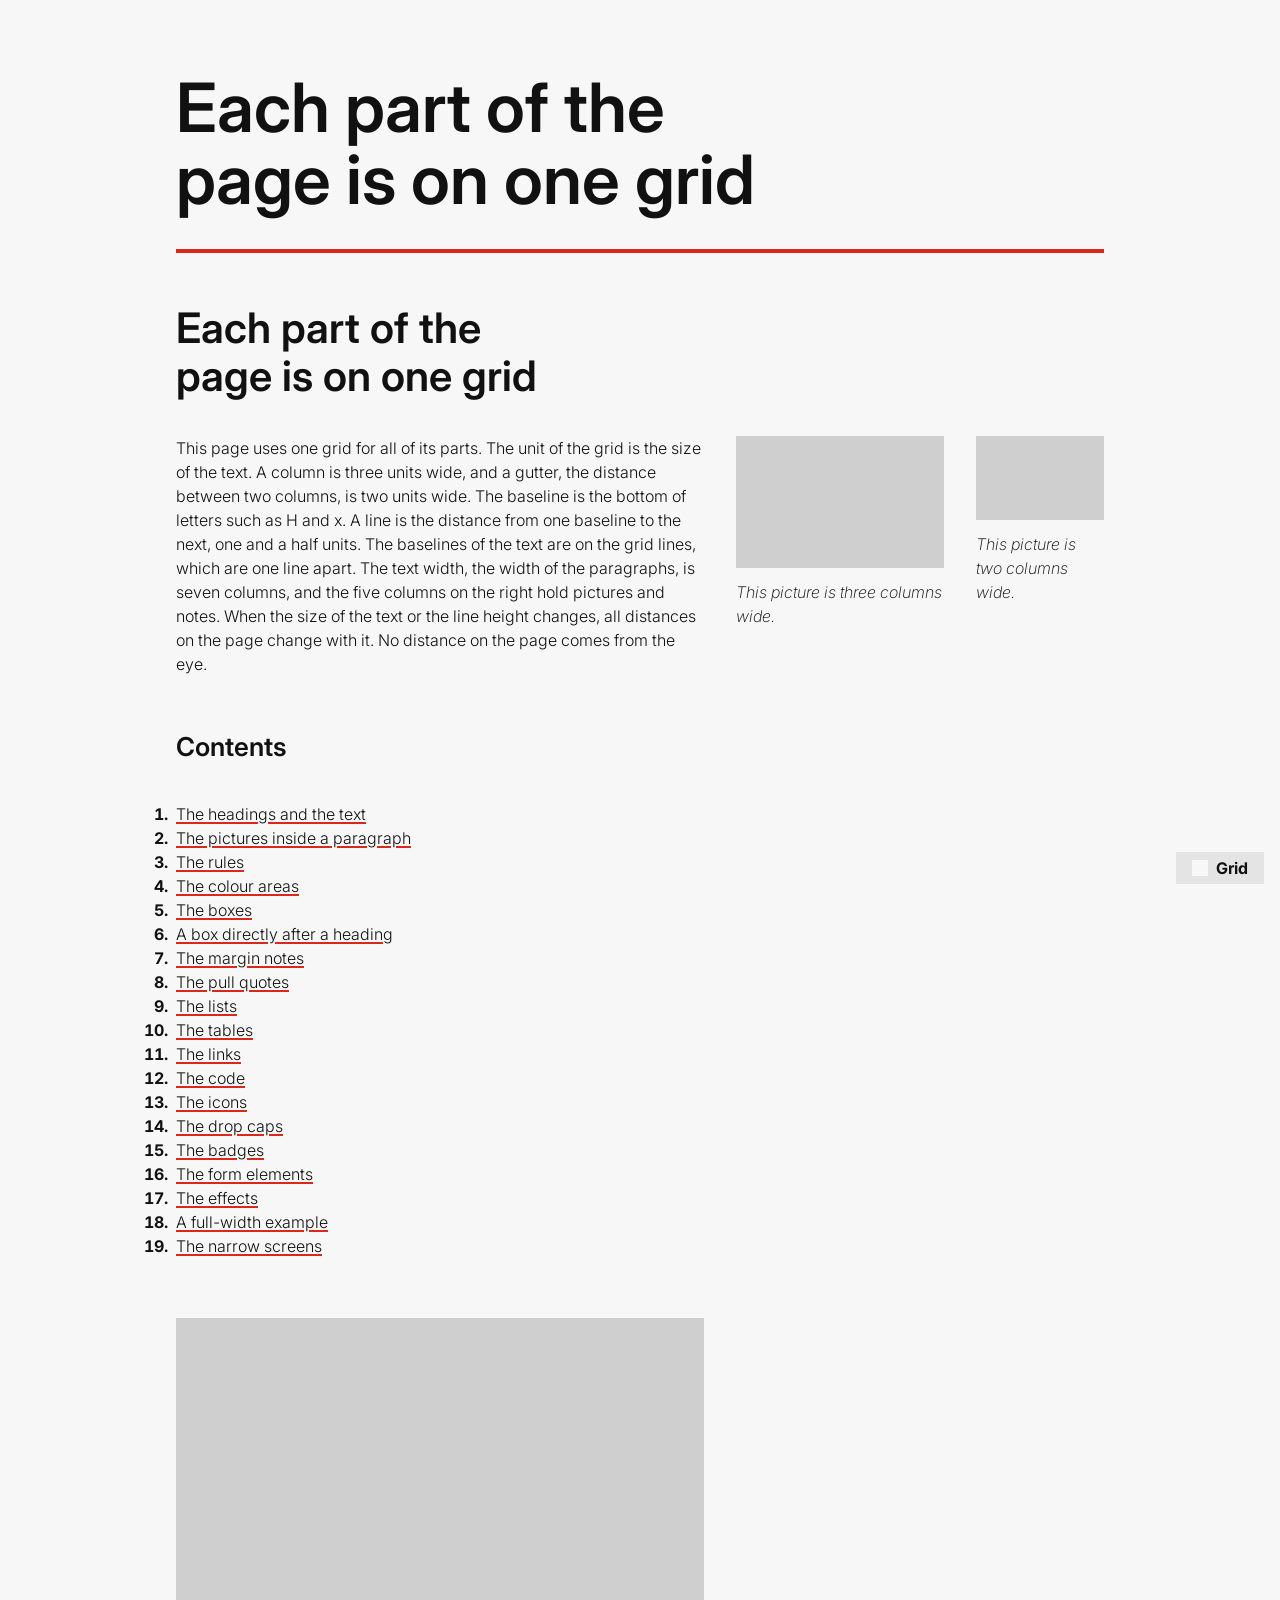
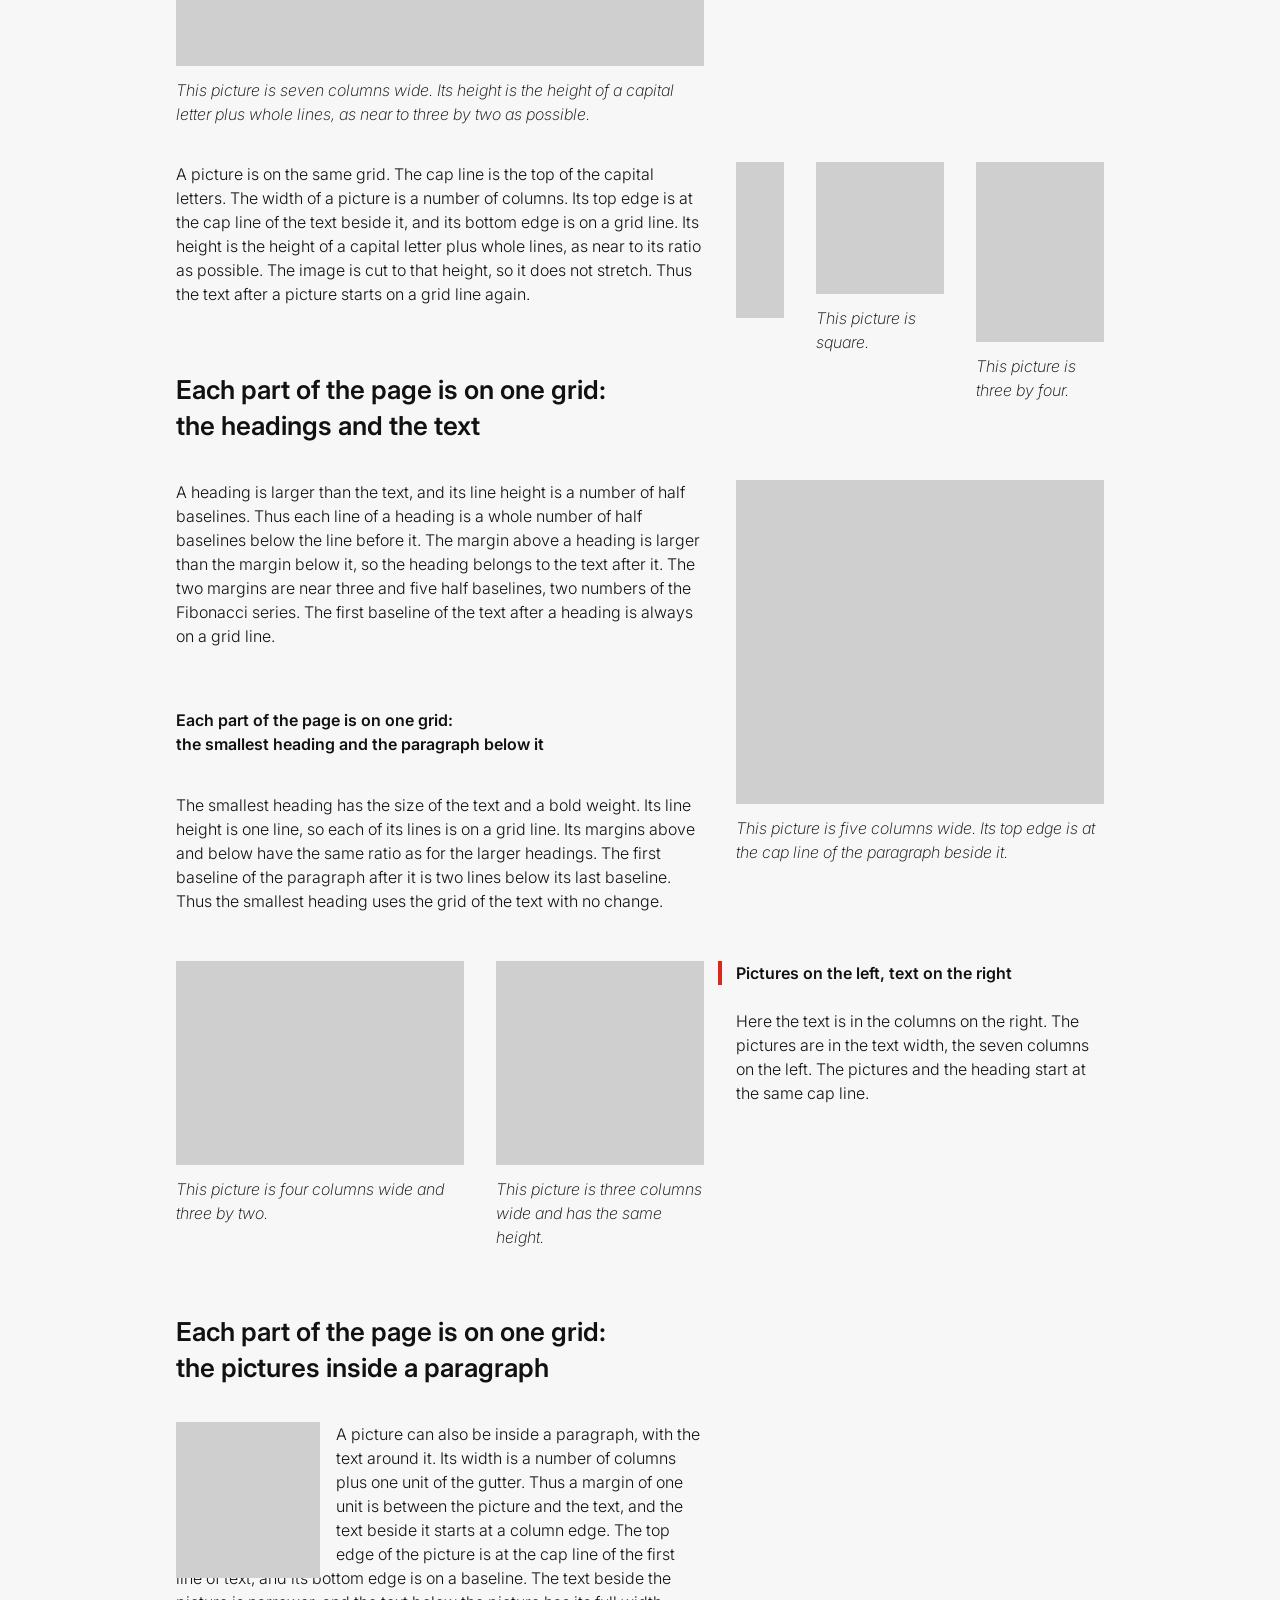
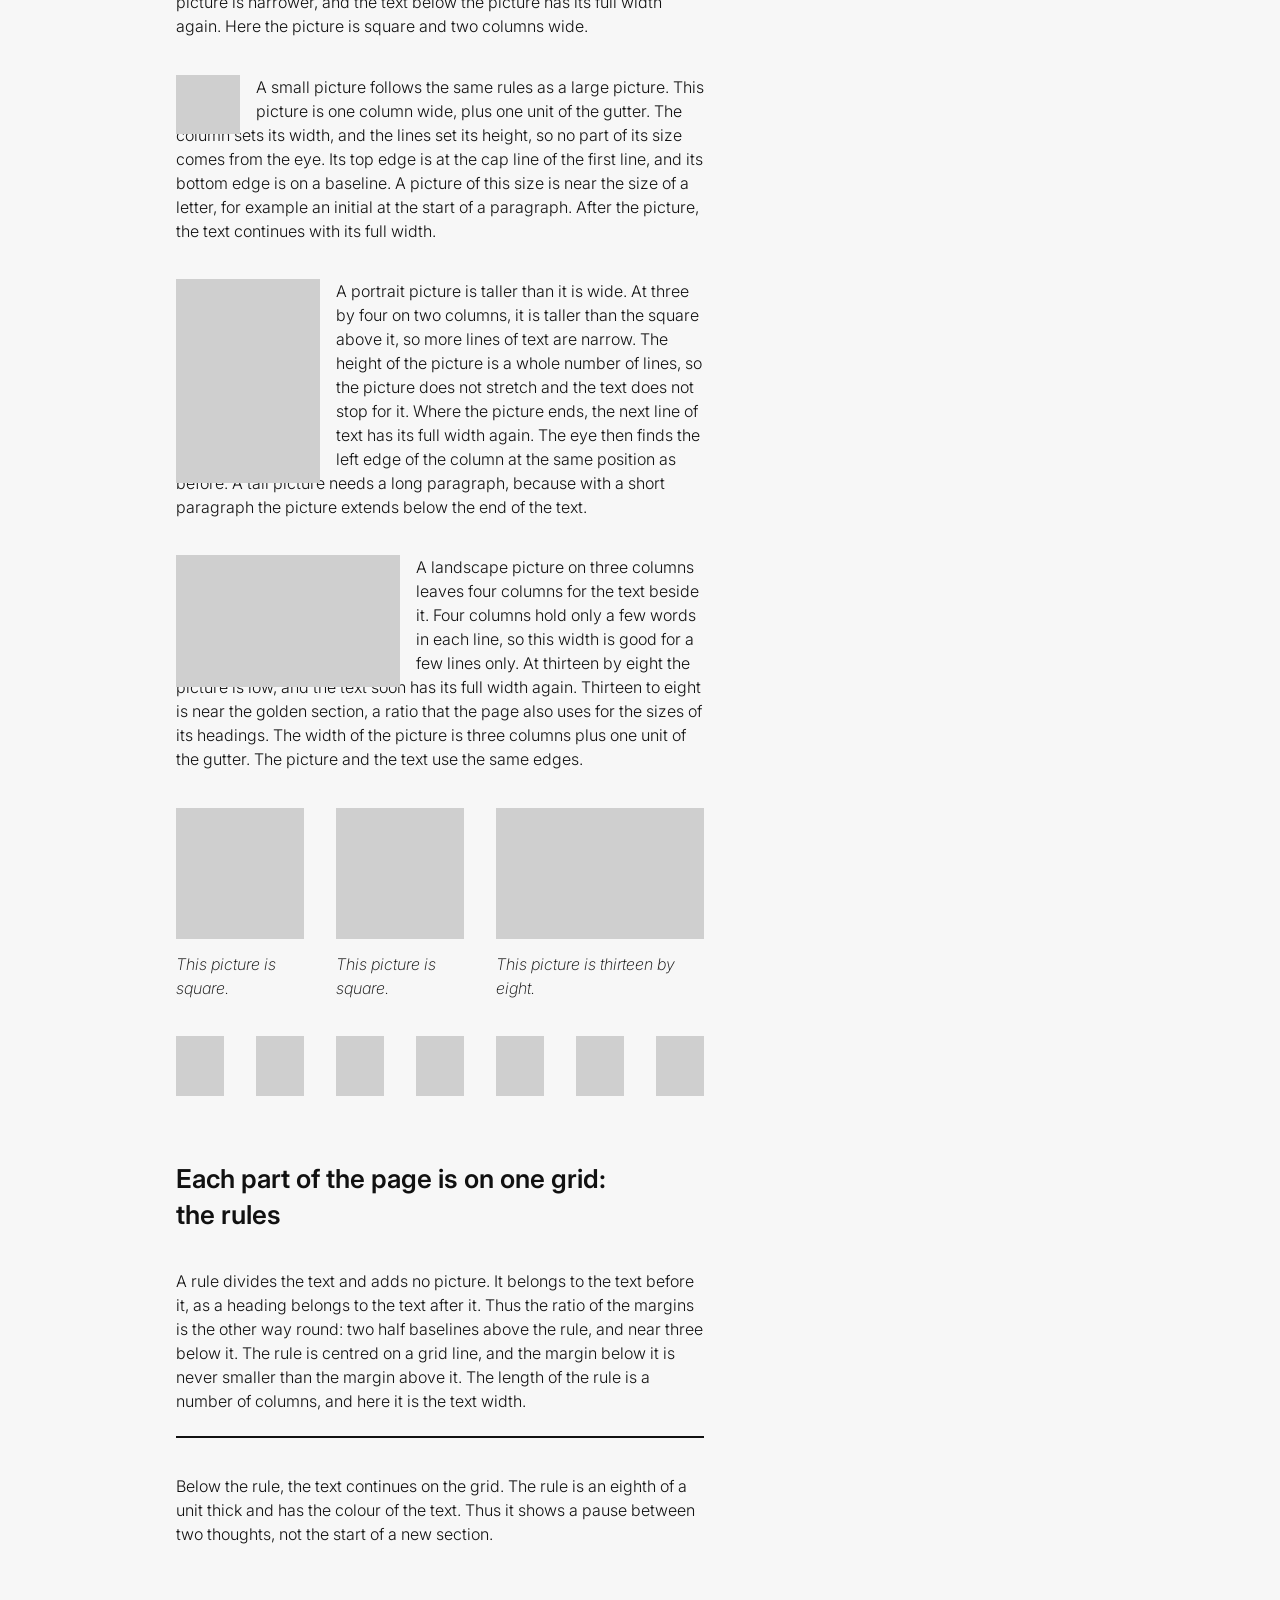
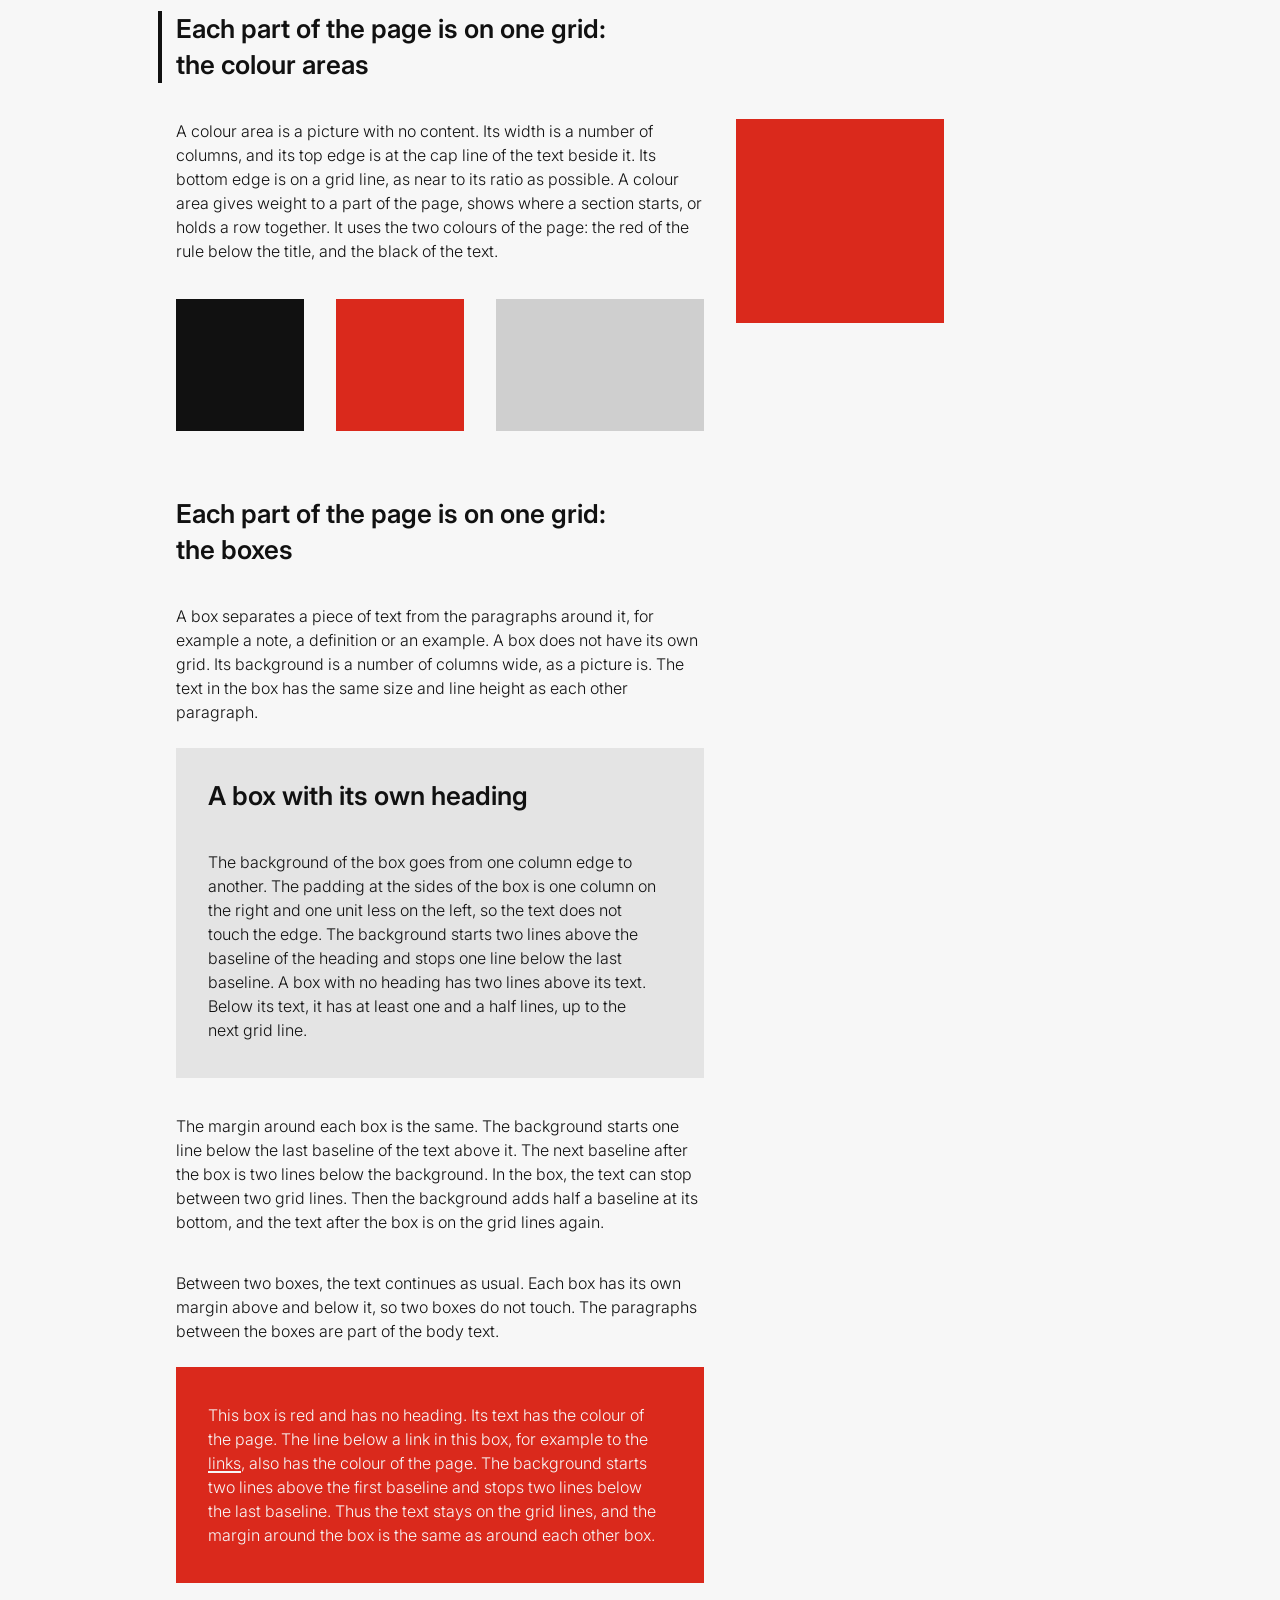
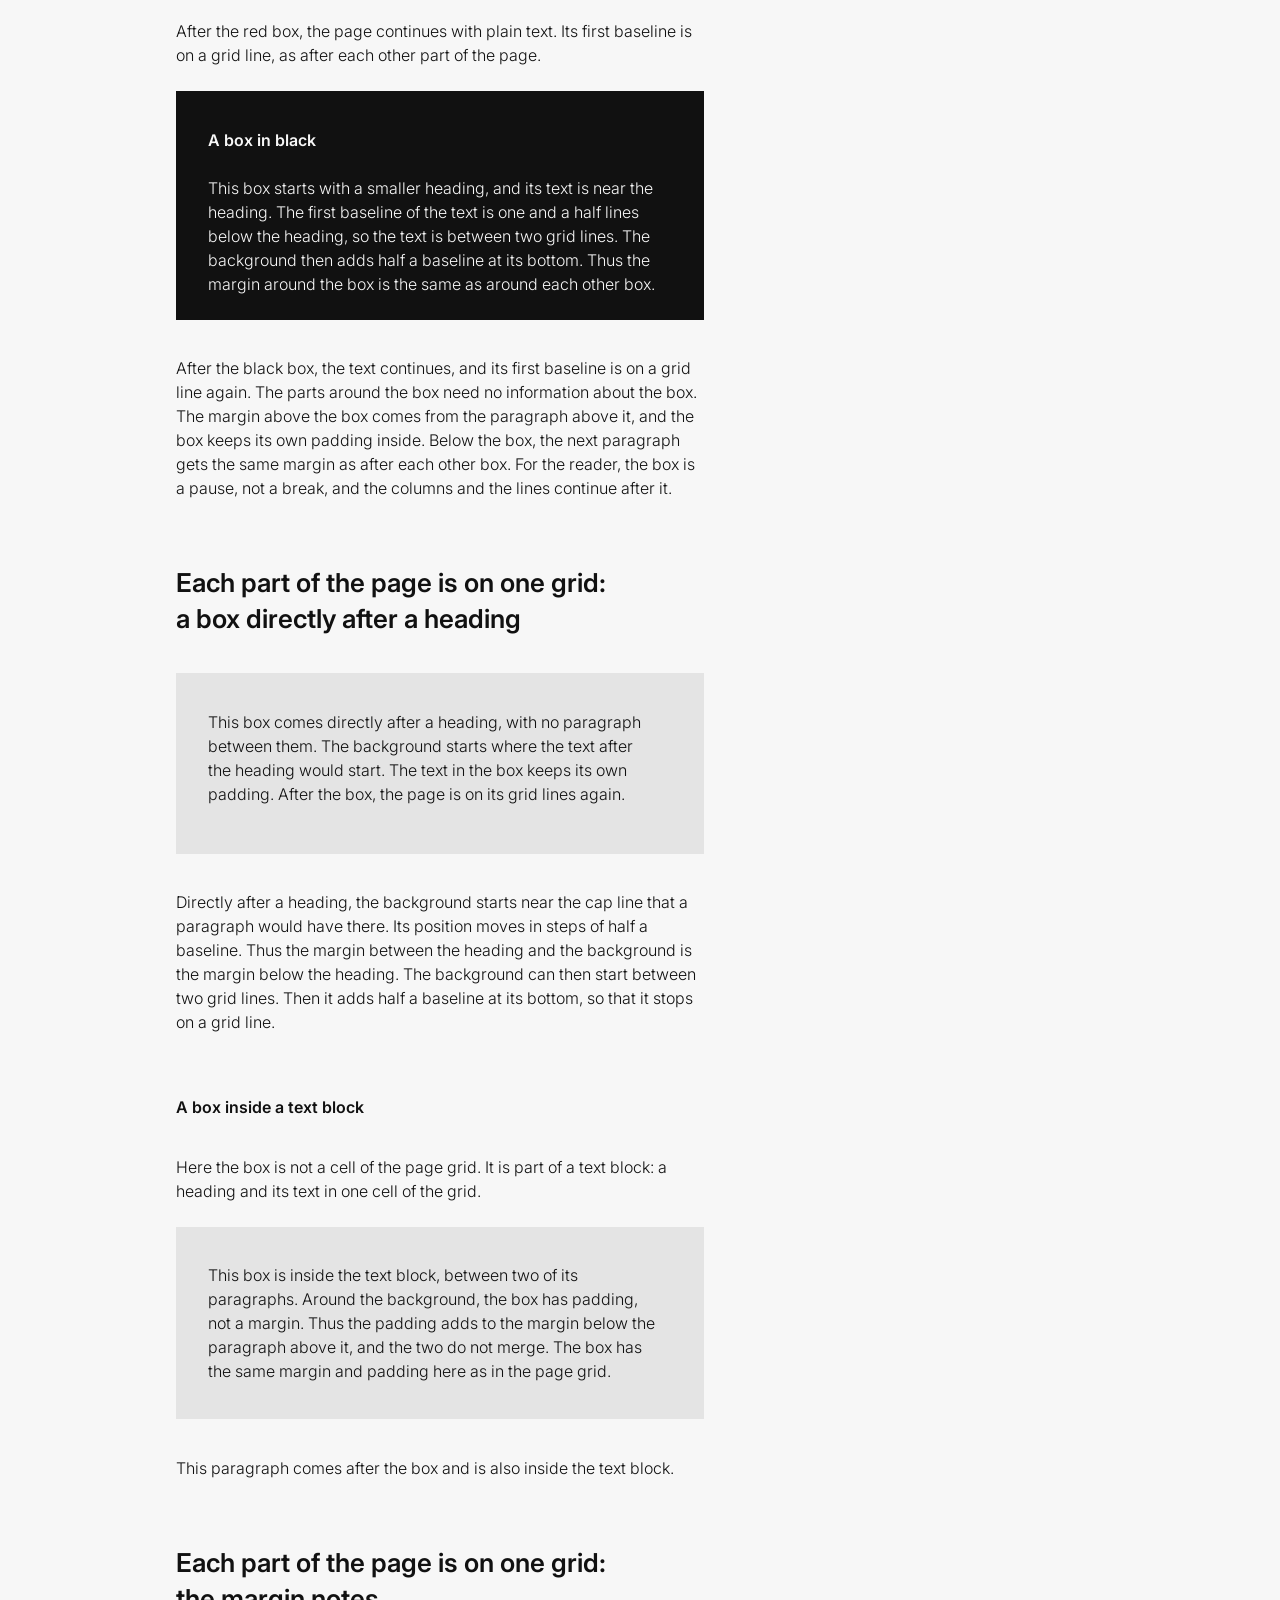
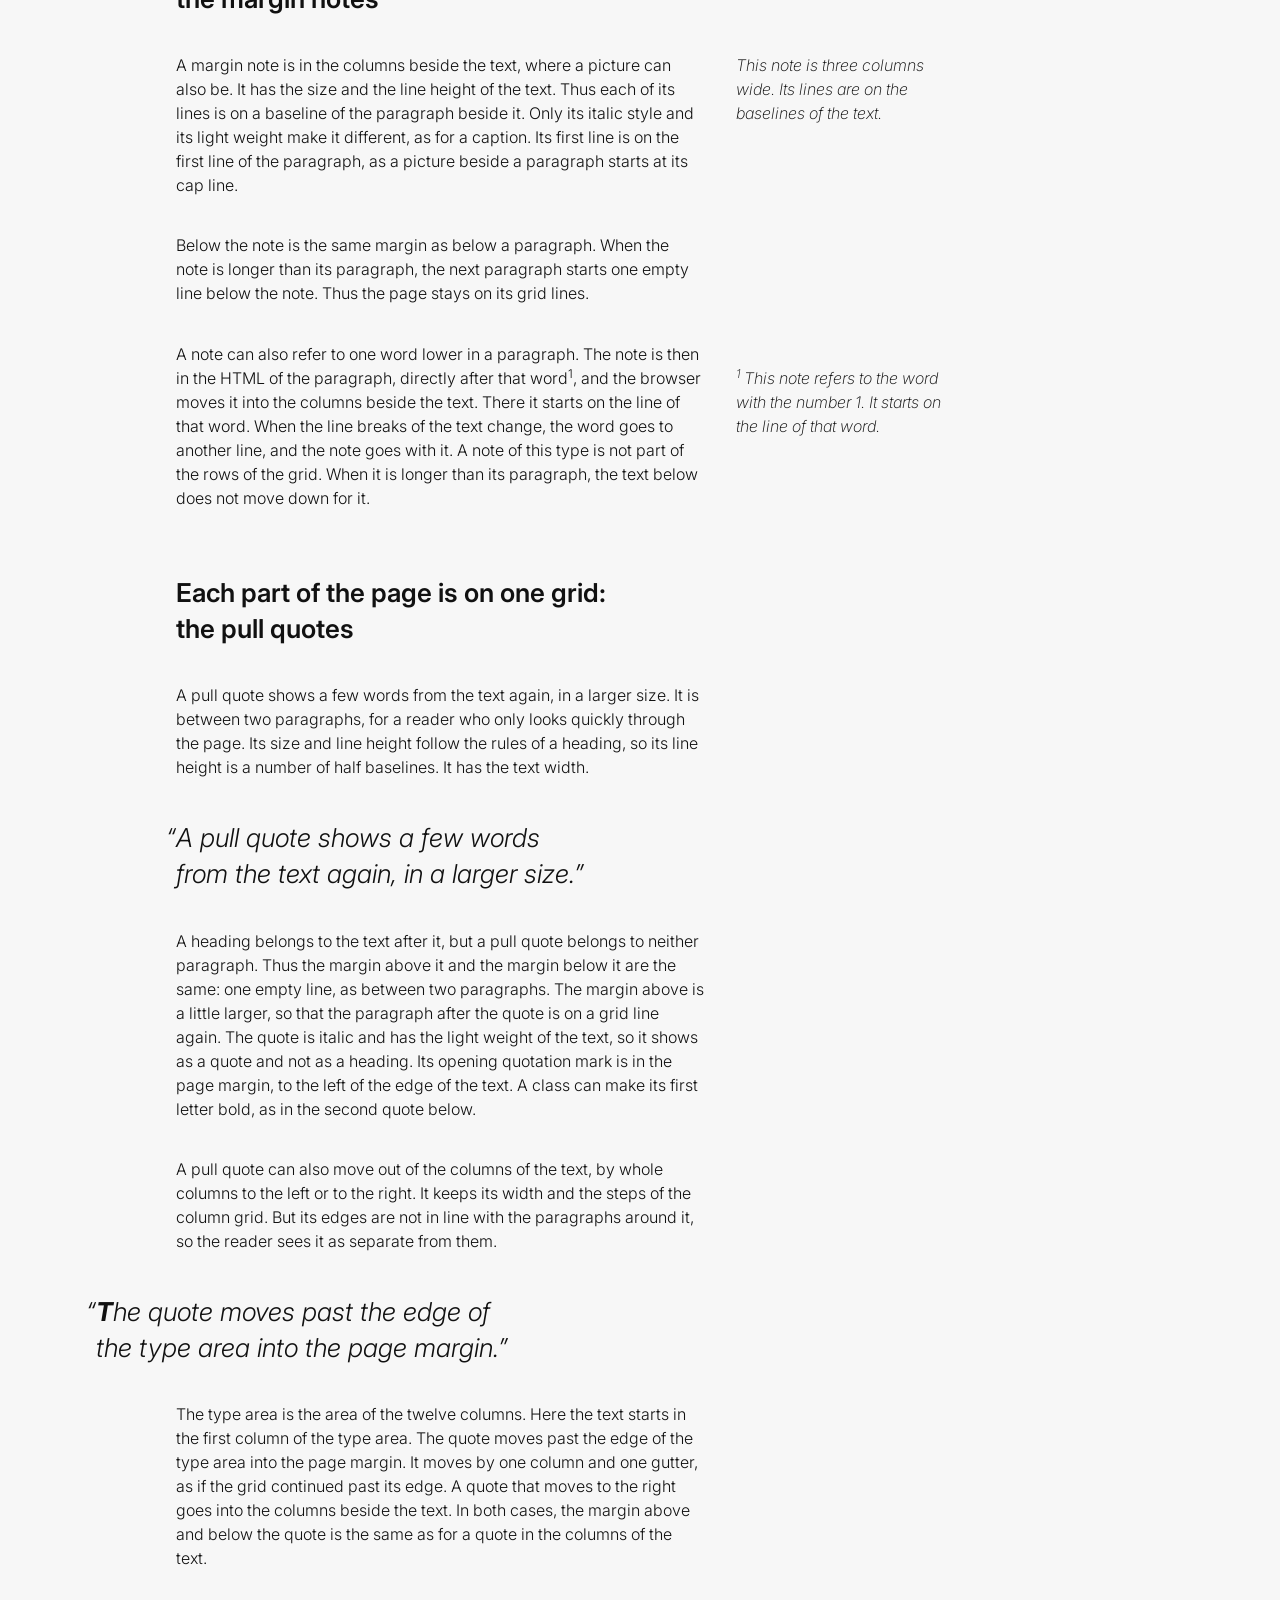
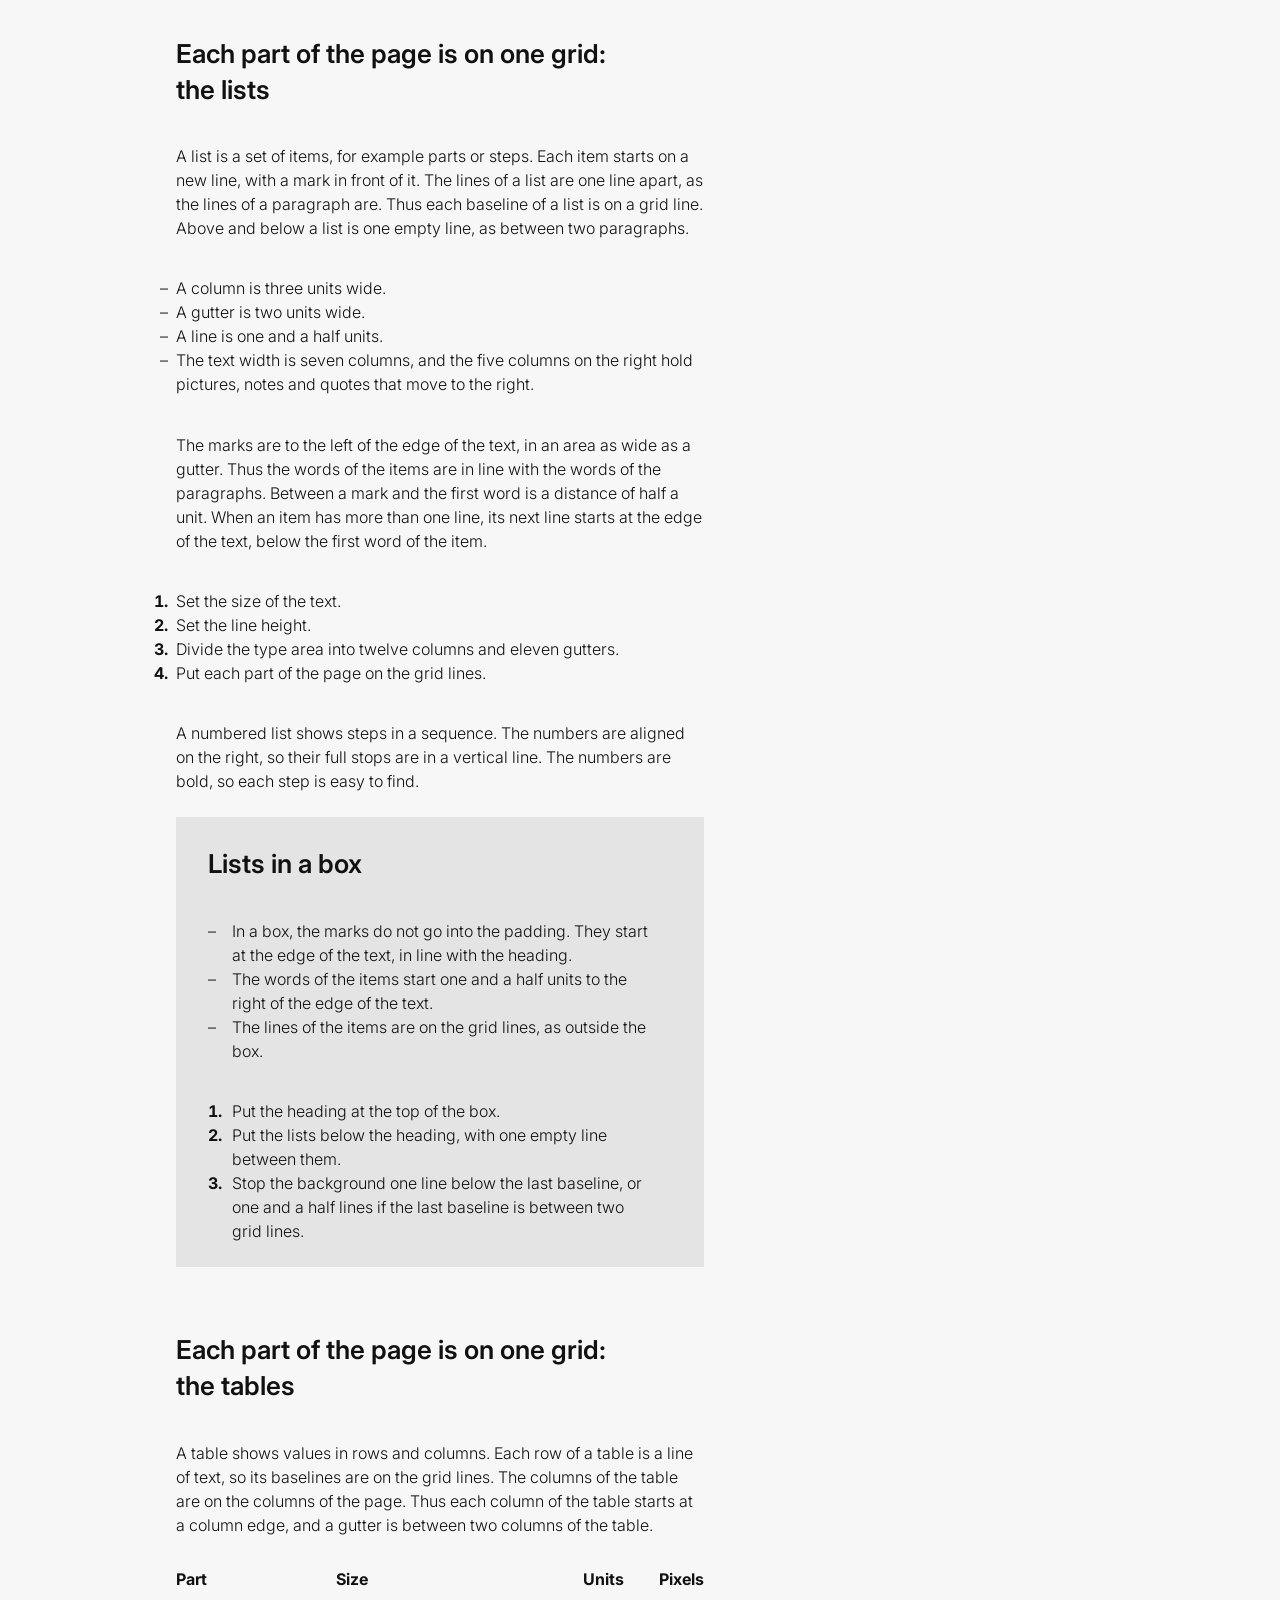
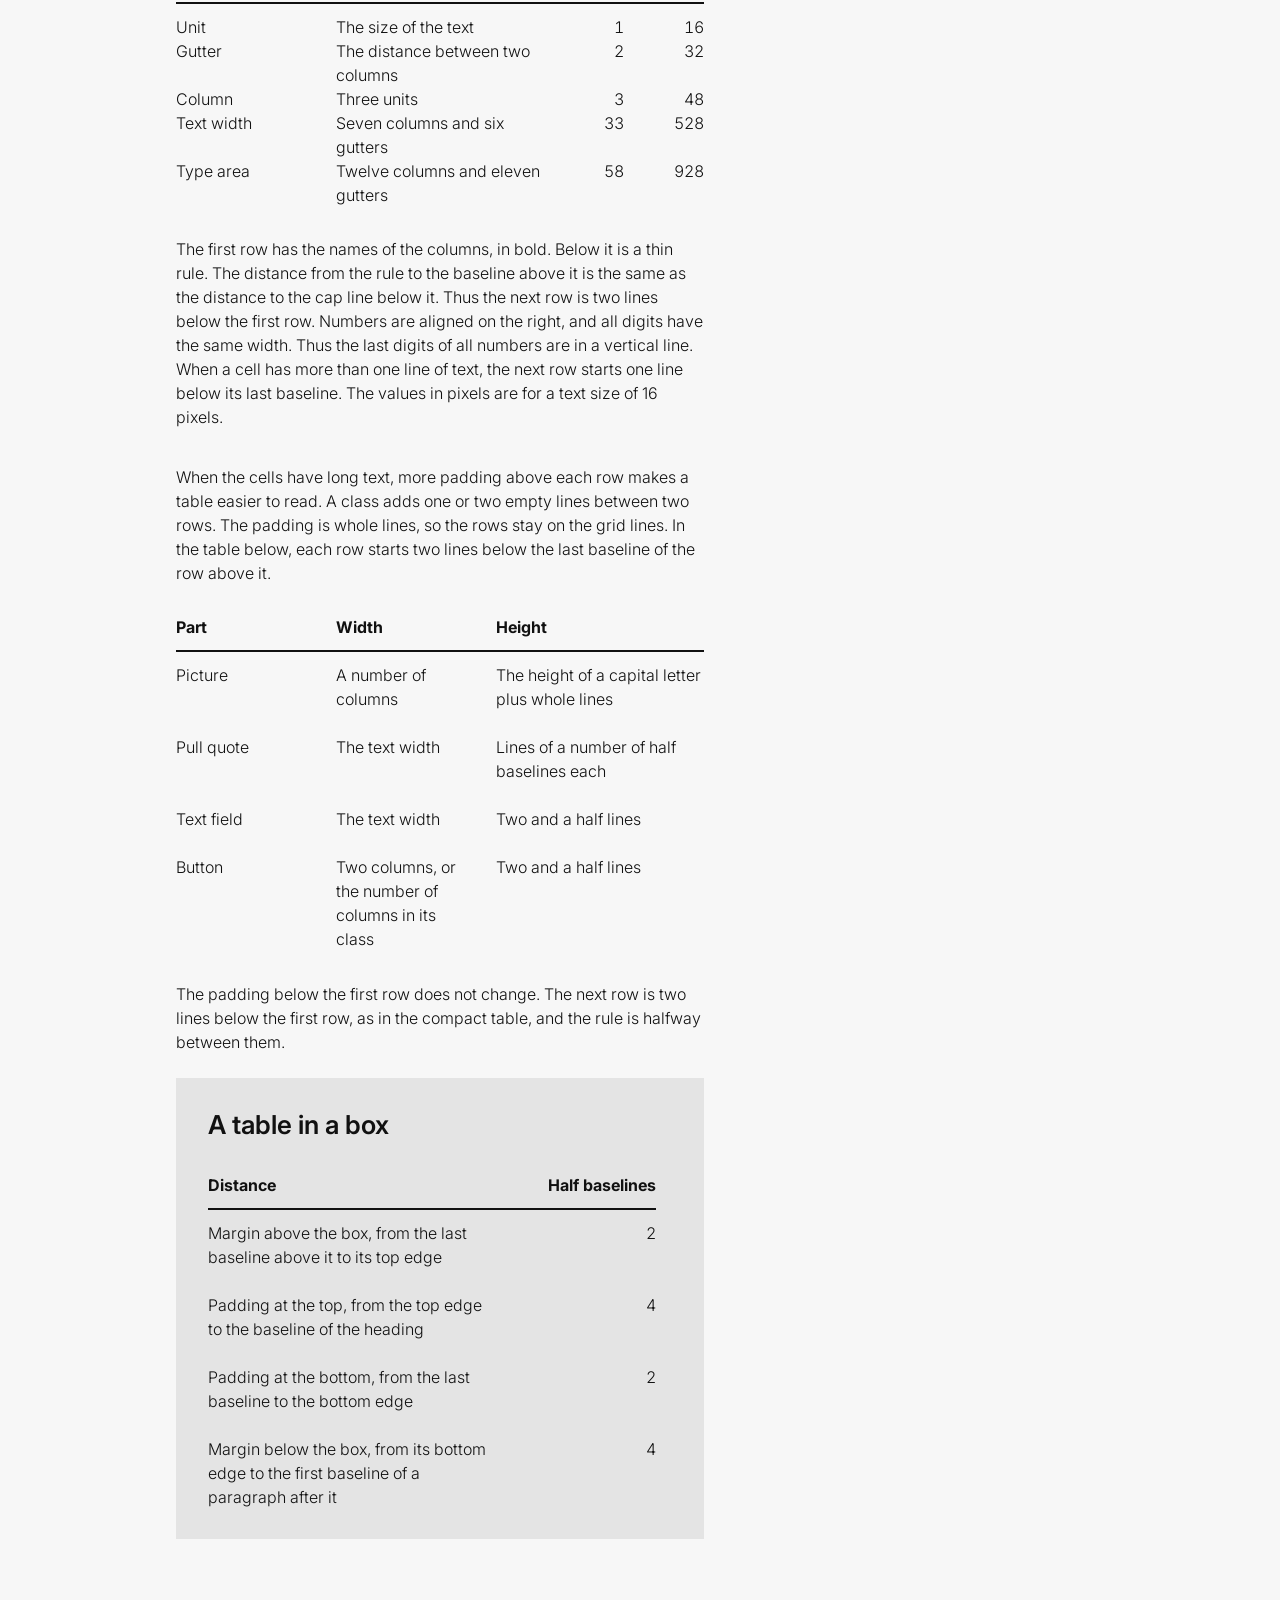
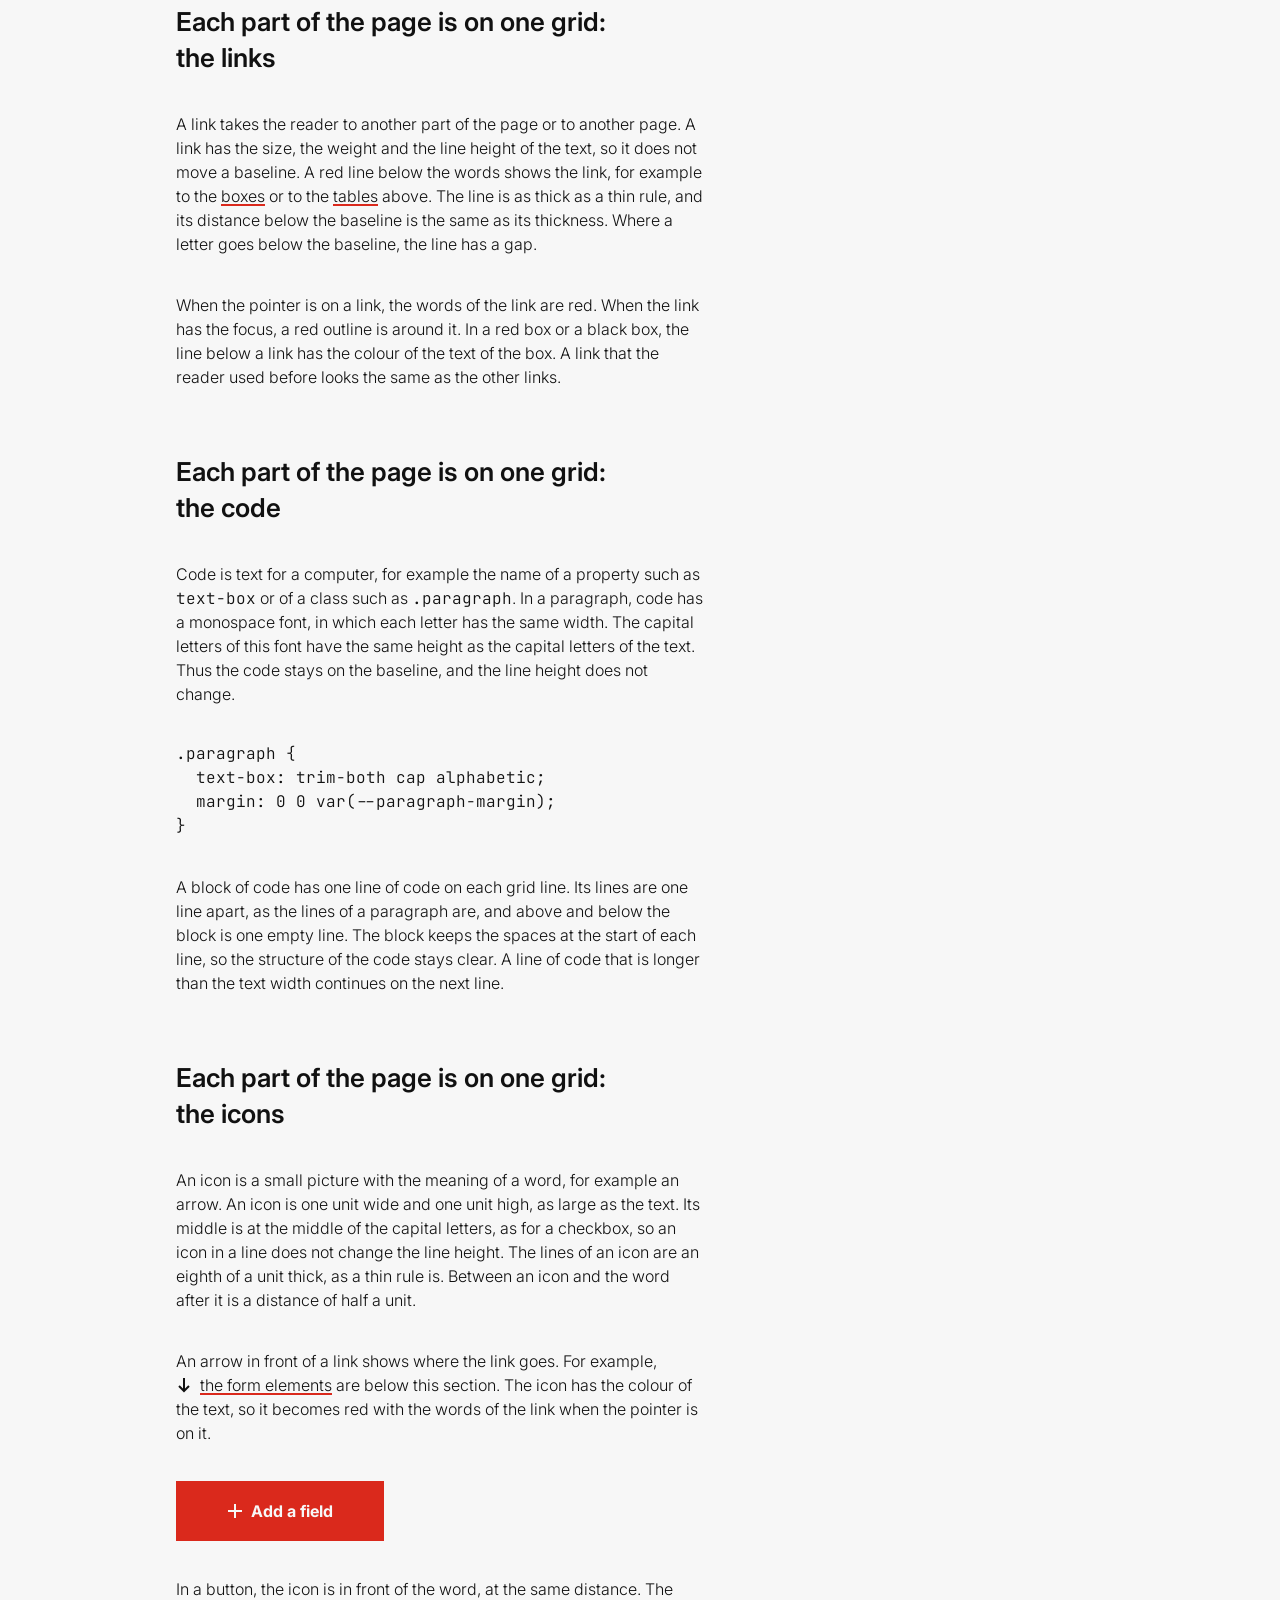
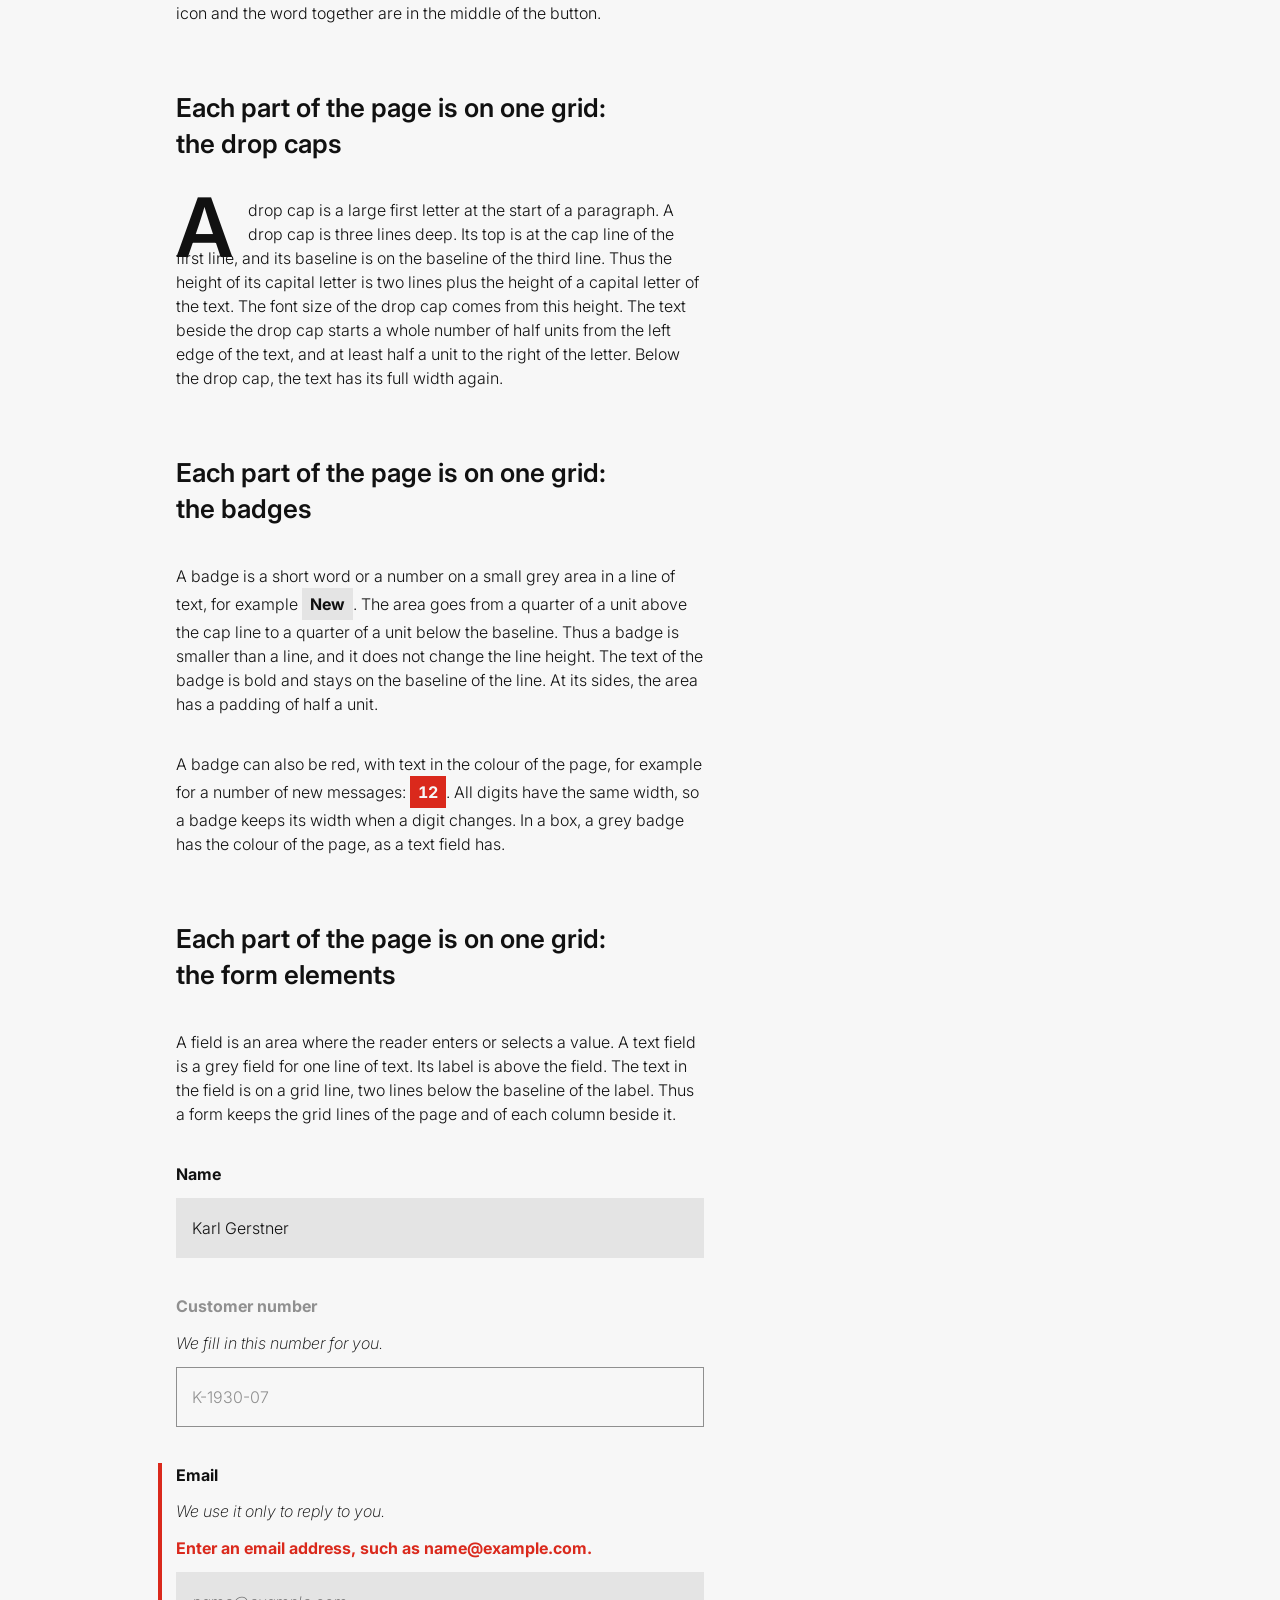
==== index.html @ df21da3c "Polar overlay shows both grids, the flat one fainter; shorter polar text in two paragraphs; full-wid" ====
<!doctype html>
<html lang="en">
<head>
<meta charset="utf-8">
<meta name="viewport" content="width=device-width, initial-scale=1">
<title>Typographic grid</title>
<link rel="preconnect" href="https://fonts.googleapis.com">
<link rel="preconnect" href="https://fonts.gstatic.com" crossorigin>
<link href="https://fonts.googleapis.com/css2?family=Inter:ital,opsz,wght@0,14..32,100..900;1,14..32,100..900&family=JetBrains+Mono:ital,wght@0,100..800;1,100..800&display=swap" rel="stylesheet">
<link rel="stylesheet" href="typographic-grid/theme.css">
<link rel="stylesheet" href="typographic-grid/grid.css">
<link rel="stylesheet" href="typographic-grid/fx.css">
</head>
<body>

<main class="type-area">
  <p class="heading page-title size-phi-3 ratio-3-5 col-start-1 col-span-12">Each part of the page is on one grid</p>

  <h1 class="heading size-phi-2 ratio-3-5">Each part of the page is on one grid</h1>
  <p class="paragraph">This page uses one grid for all of its parts. The unit of the grid is the size of the text. A column is three units wide, and a gutter, the distance between two columns, is two units wide. The baseline is the bottom of letters such as H and x. A line is the distance from one baseline to the next, one and a half units. The baselines of the text are on the grid lines, which are one line apart. The text width, the width of the paragraphs, is seven columns, and the five columns on the right hold pictures and notes. When the size of the text or the line height changes, all distances on the page change with it. No distance on the page comes from the eye.</p>
  <figure class="figure figure-side figure-hanging col-start-8 col-span-3 aspect-3-2">
    <div class="figure-image"></div>
    <figcaption class="figure-caption">This picture is three columns wide.</figcaption>
  </figure>
  <figure class="figure figure-side figure-hanging col-start-11 col-span-2 aspect-3-2">
    <div class="figure-image"></div>
    <figcaption class="figure-caption">This picture is two columns wide.</figcaption>
  </figure>

  <h2 class="heading size-phi-1 ratio-3-5">Contents</h2>
  <ol class="list">
    <li><a href="#headings">The headings and the text</a></li>
    <li><a href="#pictures-in-text">The pictures inside a paragraph</a></li>
    <li><a href="#rules">The rules</a></li>
    <li><a href="#colour-areas">The colour areas</a></li>
    <li><a href="#boxes">The boxes</a></li>
    <li><a href="#box-after-heading">A box directly after a heading</a></li>
    <li><a href="#margin-notes">The margin notes</a></li>
    <li><a href="#pull-quotes">The pull quotes</a></li>
    <li><a href="#lists">The lists</a></li>
    <li><a href="#tables">The tables</a></li>
    <li><a href="#links">The links</a></li>
    <li><a href="#code">The code</a></li>
    <li><a href="#icons">The icons</a></li>
    <li><a href="#dropcaps">The drop caps</a></li>
    <li><a href="#badges">The badges</a></li>
    <li><a href="#forms">The form elements</a></li>
    <li><a href="#effects">The effects</a></li>
    <li><a href="#full-width">A full-width example</a></li>
    <li><a href="#narrow-screens">The narrow screens</a></li>
  </ol>

  <figure class="figure col-start-1 col-span-7 aspect-3-2">
    <div class="figure-image"></div>
    <figcaption class="figure-caption">This picture is seven columns wide. Its height is the height of a capital letter plus whole lines, as near to three by two as possible.</figcaption>
  </figure>
  <p class="paragraph">A picture is on the same grid. The cap line is the top of the capital letters. The width of a picture is a number of columns. Its top edge is at the cap line of the text beside it, and its bottom edge is on a grid line. Its height is the height of a capital letter plus whole lines, as near to its ratio as possible. The image is cut to that height, so it does not stretch. Thus the text after a picture starts on a grid line again.</p>
  <!-- one column is too narrow for a caption -->
  <figure class="figure figure-side figure-hanging col-start-8 col-span-1 aspect-1-3">
    <div class="figure-image"></div>
  </figure>
  <figure class="figure figure-side figure-hanging col-start-9 col-span-2 aspect-1-1">
    <div class="figure-image"></div>
    <figcaption class="figure-caption">This picture is square.</figcaption>
  </figure>
  <figure class="figure figure-side figure-hanging col-start-11 col-span-2 aspect-3-4">
    <div class="figure-image"></div>
    <figcaption class="figure-caption">This picture is three by four.</figcaption>
  </figure>

  <h2 class="heading size-phi-1 ratio-3-5" id="headings">Each part of the page is on one grid: <br>the headings and the&nbsp;text</h2>
  <p class="paragraph">A heading is larger than the text, and its line height is a number of half baselines. Thus each line of a heading is a whole number of half baselines below the line before it. The margin above a heading is larger than the margin below it, so the heading belongs to the text after it. The two margins are near three and five half baselines, two numbers of the Fibonacci series. The first baseline of the text after a heading is always on a grid line.</p>
  <figure class="figure figure-side figure-hanging col-start-8 col-span-5 aspect-9-8">
    <div class="figure-image"></div>
    <figcaption class="figure-caption">This picture is five columns wide. Its top edge is at the cap line of the paragraph beside it.</figcaption>
  </figure>

  <h3 class="heading size-phi-0 ratio-3-5">Each part of the page is on one grid: <br>the smallest heading and the paragraph below&nbsp;it</h3>
  <p class="paragraph">The smallest heading has the size of the text and a bold weight. Its line height is one line, so each of its lines is on a grid line. Its margins above and below have the same ratio as for the larger headings. The first baseline of the paragraph after it is two lines below its last baseline. Thus the smallest heading uses the grid of the text with no change.</p>
  <!-- figures on the left come before their text block: the grid places left to right, so after it they'd drop a row -->
  <!-- filling the text span, one height: 4 columns at 3:2, 3 columns at 13:12 (288 / 1.5 = 208 / (13/12) units of height) -->
  <figure class="figure figure-side col-start-1 col-span-4 aspect-3-2">
    <div class="figure-image"></div>
    <figcaption class="figure-caption">This picture is four columns wide and three by two.</figcaption>
  </figure>
  <figure class="figure figure-side col-start-5 col-span-3 aspect-13-12">
    <div class="figure-image"></div>
    <figcaption class="figure-caption">This picture is three columns wide and has the same height.</figcaption>
  </figure>
  <div class="text-block col-start-8 col-span-5">
    <h3 class="heading size-phi-0 ratio-2-3 rule-left">Pictures on the left, text on the right</h3>
    <p class="paragraph">Here the text is in the columns on the right. The pictures are in the text width, the seven columns on the left. The pictures and the heading start at the same cap line.</p>
  </div>

  <h2 class="heading size-phi-1 ratio-3-5" id="pictures-in-text">Each part of the page is on one grid: <br>the pictures inside a&nbsp;paragraph</h2>
  <p class="paragraph"><span class="float-left col-span-2 aspect-1-1"></span>A picture can also be inside a paragraph, with the text around it. Its width is a number of columns plus one unit of the gutter. Thus a margin of one unit is between the picture and the text, and the text beside it starts at a column edge. The top edge of the picture is at the cap line of the first line of text, and its bottom edge is on a baseline. The text beside the picture is narrower, and the text below the picture has its full width again. Here the picture is square and two columns wide.</p>
  <p class="paragraph"><span class="float-left col-span-1 aspect-1-1"></span>A small picture follows the same rules as a large picture. This picture is one column wide, plus one unit of the gutter. The column sets its width, and the lines set its height, so no part of its size comes from the eye. Its top edge is at the cap line of the first line, and its bottom edge is on a baseline. A picture of this size is near the size of a letter, for example an initial at the start of a paragraph. After the picture, the text continues with its full width.</p>
  <p class="paragraph"><span class="float-left col-span-2 aspect-3-4"></span>A portrait picture is taller than it is wide. At three by four on two columns, it is taller than the square above it, so more lines of text are narrow. The height of the picture is a whole number of lines, so the picture does not stretch and the text does not stop for it. Where the picture ends, the next line of text has its full width again. The eye then finds the left edge of the column at the same position as before. A tall picture needs a long paragraph, because with a short paragraph the picture extends below the end of the text.</p>
  <p class="paragraph"><span class="float-left col-span-3 aspect-13-8"></span>A landscape picture on three columns leaves four columns for the text beside it. Four columns hold only a few words in each line, so this width is good for a few lines only. At thirteen by eight the picture is low, and the text soon has its full width again. Thirteen to eight is near the golden section, a ratio that the page also uses for the sizes of its headings. The width of the picture is three columns plus one unit of the gutter. The picture and the text use the same edges.</p>
  <figure class="figure col-start-1 col-span-2 aspect-1-1">
    <div class="figure-image"></div>
    <figcaption class="figure-caption">This picture is square.</figcaption>
  </figure>
  <figure class="figure col-start-3 col-span-2 aspect-1-1">
    <div class="figure-image"></div>
    <figcaption class="figure-caption">This picture is square.</figcaption>
  </figure>
  <figure class="figure col-start-5 col-span-3 aspect-13-8">
    <div class="figure-image"></div>
    <figcaption class="figure-caption">This picture is thirteen by eight.</figcaption>
  </figure>
  <figure class="figure col-start-1 col-span-1 aspect-1-1">
    <div class="figure-image"></div>
  </figure>
  <figure class="figure col-start-2 col-span-1 aspect-1-1">
    <div class="figure-image"></div>
  </figure>
  <figure class="figure col-start-3 col-span-1 aspect-1-1">
    <div class="figure-image"></div>
  </figure>
  <figure class="figure col-start-4 col-span-1 aspect-1-1">
    <div class="figure-image"></div>
  </figure>
  <figure class="figure col-start-5 col-span-1 aspect-1-1">
    <div class="figure-image"></div>
  </figure>
  <figure class="figure col-start-6 col-span-1 aspect-1-1">
    <div class="figure-image"></div>
  </figure>
  <figure class="figure col-start-7 col-span-1 aspect-1-1">
    <div class="figure-image"></div>
  </figure>

  <h2 class="heading size-phi-1 ratio-3-5" id="rules">Each part of the page is on one grid: <br>the&nbsp;rules</h2>
  <p class="paragraph">A rule divides the text and adds no picture. It belongs to the text before it, as a heading belongs to the text after it. Thus the ratio of the margins is the other way round: two half baselines above the rule, and near three below it. The rule is centred on a grid line, and the margin below it is never smaller than the margin above it. The length of the rule is a number of columns, and here it is the text width.</p>
  <hr class="rule">
  <p class="paragraph">Below the rule, the text continues on the grid. The rule is an eighth of a unit thick and has the colour of the text. Thus it shows a pause between two thoughts, not the start of a new section.</p>

  <h2 class="heading size-phi-1 ratio-3-5 rule-left rule-ink" id="colour-areas">Each part of the page is on one grid: <br>the colour&nbsp;areas</h2>
  <p class="paragraph">A colour area is a picture with no content. Its width is a number of columns, and its top edge is at the cap line of the text beside it. Its bottom edge is on a grid line, as near to its ratio as possible. A colour area gives weight to a part of the page, shows where a section starts, or holds a row together. It uses the two colours of the page: the red of the rule below the title, and the black of the text.</p>
  <figure class="figure figure-side figure-hanging col-start-8 col-span-3 aspect-1-1 fill-red">
    <div class="figure-image"></div>
  </figure>
  <figure class="figure col-start-1 col-span-2 aspect-1-1 fill-ink">
    <div class="figure-image"></div>
  </figure>
  <figure class="figure col-start-3 col-span-2 aspect-1-1 fill-red">
    <div class="figure-image"></div>
  </figure>
  <figure class="figure col-start-5 col-span-3 aspect-13-8">
    <div class="figure-image"></div>
  </figure>

  <h2 class="heading size-phi-1 ratio-3-5" id="boxes">Each part of the page is on one grid: <br>the&nbsp;boxes</h2>
  <p class="paragraph">A box separates a piece of text from the paragraphs around it, for example a note, a definition or an example. A box does not have its own grid. Its background is a number of columns wide, as a picture is. The text in the box has the same size and line height as each other paragraph.</p>
  <div class="box">
    <h2 class="heading size-phi-1 ratio-3-5">A box with its own heading</h2>
    <p class="paragraph">The background of the box goes from one column edge to another. The padding at the sides of the box is one column on the right and one unit less on the left, so the text does not touch the edge. The background starts two lines above the baseline of the heading and stops one line below the last baseline. A box with no heading has two lines above its text. Below its text, it has at least one and a half lines, up to the next grid line.</p>
  </div>
  <p class="paragraph">The margin around each box is the same. The background starts one line below the last baseline of the text above it. The next baseline after the box is two lines below the background. In the box, the text can stop between two grid lines. Then the background adds half a baseline at its bottom, and the text after the box is on the grid lines again.</p>
  <p class="paragraph">Between two boxes, the text continues as usual. Each box has its own margin above and below it, so two boxes do not touch. The paragraphs between the boxes are part of the body text.</p>
  <div class="box fill-red text-light">
    <p class="paragraph">This box is red and has no heading. Its text has the colour of the page. The line below a link in this box, for example to the <a href="#links">links</a>, also has the colour of the page. The background starts two lines above the first baseline and stops two lines below the last baseline. Thus the text stays on the grid lines, and the margin around the box is the same as around each other box.</p>
  </div>
  <p class="paragraph">After the red box, the page continues with plain text. Its first baseline is on a grid line, as after each other part of the page.</p>
  <div class="box fill-ink text-light">
    <h3 class="heading size-phi-0 ratio-2-3">A box in black</h3>
    <p class="paragraph">This box starts with a smaller heading, and its text is near the heading. The first baseline of the text is one and a half lines below the heading, so the text is between two grid lines. The background then adds half a baseline at its bottom. Thus the margin around the box is the same as around each other box.</p>
  </div>
  <p class="paragraph">After the black box, the text continues, and its first baseline is on a grid line again. The parts around the box need no information about the box. The margin above the box comes from the paragraph above it, and the box keeps its own padding inside. Below the box, the next paragraph gets the same margin as after each other box. For the reader, the box is a pause, not a break, and the columns and the lines continue after it.</p>

  <h2 class="heading size-phi-1 ratio-3-5" id="box-after-heading">Each part of the page is on one grid: <br>a box directly after a&nbsp;heading</h2>
  <div class="box">
    <p class="paragraph">This box comes directly after a heading, with no paragraph between them. The background starts where the text after the heading would start. The text in the box keeps its own padding. After the box, the page is on its grid lines again.</p>
  </div>
  <p class="paragraph">Directly after a heading, the background starts near the cap line that a paragraph would have there. Its position moves in steps of half a baseline. Thus the margin between the heading and the background is the margin below the heading. The background can then start between two grid lines. Then it adds half a baseline at its bottom, so that it stops on a grid line.</p>

  <div class="text-block">
    <h3 class="heading size-phi-0 ratio-3-5">A box inside a text block</h3>
    <p class="paragraph">Here the box is not a cell of the page grid. It is part of a text block: a heading and its text in one cell of the grid.</p>
    <div class="box">
      <p class="paragraph">This box is inside the text block, between two of its paragraphs. Around the background, the box has padding, not a margin. Thus the padding adds to the margin below the paragraph above it, and the two do not merge. The box has the same margin and padding here as in the page grid.</p>
    </div>
    <p class="paragraph">This paragraph comes after the box and is also inside the text block.</p>
  </div>

  <h2 class="heading size-phi-1 ratio-3-5" id="margin-notes">Each part of the page is on one grid: <br>the margin&nbsp;notes</h2>
  <p class="paragraph">A margin note is in the columns beside the text, where a picture can also be. It has the size and the line height of the text. Thus each of its lines is on a baseline of the paragraph beside it. Only its italic style and its light weight make it different, as for a caption. Its first line is on the first line of the paragraph, as a picture beside a paragraph starts at its cap line.</p>
  <aside class="note">This note is three columns wide. Its lines are on the baselines of the text.</aside>
  <p class="paragraph">Below the note is the same margin as below a paragraph. When the note is longer than its paragraph, the next paragraph starts one empty line below the note. Thus the page stays on its grid lines.</p>
  <p class="paragraph">A note can also refer to one word lower in a paragraph. The note is then in the HTML of the paragraph, directly after that word<sup>1</sup><span class="note"><sup>1 </sup>This note refers to the word with the number 1. It starts on the line of that word.</span>, and the browser moves it into the columns beside the text. There it starts on the line of that word. When the line breaks of the text change, the word goes to another line, and the note goes with it. A note of this type is not part of the rows of the grid. When it is longer than its paragraph, the text below does not move down for it.</p>

  <h2 class="heading size-phi-1 ratio-3-5" id="pull-quotes">Each part of the page is on one grid: <br>the pull&nbsp;quotes</h2>
  <p class="paragraph">A pull quote shows a few words from the text again, in a larger size. It is between two paragraphs, for a reader who only looks quickly through the page. Its size and line height follow the rules of a heading, so its line height is a number of half baselines. It has the text width.</p>
  <blockquote class="quote size-phi-1">A pull quote shows a few words from the text again, in a larger size.</blockquote>
  <p class="paragraph">A heading belongs to the text after it, but a pull quote belongs to neither paragraph. Thus the margin above it and the margin below it are the same: one empty line, as between two paragraphs. The margin above is a little larger, so that the paragraph after the quote is on a grid line again. The quote is italic and has the light weight of the text, so it shows as a quote and not as a heading. Its opening quotation mark is in the page margin, to the left of the edge of the text. A class can make its first letter bold, as in the second quote below.</p>
  <p class="paragraph">A pull quote can also move out of the columns of the text, by whole columns to the left or to the right. It keeps its width and the steps of the column grid. But its edges are not in line with the paragraphs around it, so the reader sees it as separate from them.</p>
  <blockquote class="quote size-phi-1 pull-left-1 first-letter-bold">The quote moves past the edge of the type area into the page margin.</blockquote>
  <p class="paragraph">The type area is the area of the twelve columns. Here the text starts in the first column of the type area. The quote moves past the edge of the type area into the page margin. It moves by one column and one gutter, as if the grid continued past its edge. A quote that moves to the right goes into the columns beside the text. In both cases, the margin above and below the quote is the same as for a quote in the columns of the text.</p>

  <h2 class="heading size-phi-1 ratio-3-5" id="lists">Each part of the page is on one grid: <br>the&nbsp;lists</h2>
  <p class="paragraph">A list is a set of items, for example parts or steps. Each item starts on a new line, with a mark in front of it. The lines of a list are one line apart, as the lines of a paragraph are. Thus each baseline of a list is on a grid line. Above and below a list is one empty line, as between two paragraphs.</p>
  <ul class="list">
    <li>A column is three units wide.</li>
    <li>A gutter is two units wide.</li>
    <li>A line is one and a half units.</li>
    <li>The text width is seven columns, and the five columns on the right hold pictures, notes and quotes that move to the right.</li>
  </ul>
  <p class="paragraph">The marks are to the left of the edge of the text, in an area as wide as a gutter. Thus the words of the items are in line with the words of the paragraphs. Between a mark and the first word is a distance of half a unit. When an item has more than one line, its next line starts at the edge of the text, below the first word of the item.</p>
  <ol class="list">
    <li>Set the size of the text.</li>
    <li>Set the line height.</li>
    <li>Divide the type area into twelve columns and eleven gutters.</li>
    <li>Put each part of the page on the grid lines.</li>
  </ol>
  <p class="paragraph">A numbered list shows steps in a sequence. The numbers are aligned on the right, so their full stops are in a vertical line. The numbers are bold, so each step is easy to find.</p>
  <div class="box">
    <h2 class="heading size-phi-1 ratio-3-5">Lists in a box</h2>
    <ul class="list">
      <li>In a box, the marks do not go into the padding. They start at the edge of the text, in line with the heading.</li>
      <li>The words of the items start one and a half units to the right of the edge of the text.</li>
      <li>The lines of the items are on the grid lines, as outside the box.</li>
    </ul>
    <ol class="list">
      <li>Put the heading at the top of the box.</li>
      <li>Put the lists below the heading, with one empty line between them.</li>
      <li>Stop the background one line below the last baseline, or one and a half lines if the last baseline is between two grid lines.</li>
    </ol>
  </div>

  <h2 class="heading size-phi-1 ratio-3-5" id="tables">Each part of the page is on one grid: <br>the&nbsp;tables</h2>
  <p class="paragraph">A table shows values in rows and columns. Each row of a table is a line of text, so its baselines are on the grid lines. The columns of the table are on the columns of the page. Thus each column of the table starts at a column edge, and a gutter is between two columns of the table.</p>
  <table class="table">
    <colgroup>
      <col class="col-span-2">
      <col class="col-span-3">
      <col class="col-span-1">
      <col class="col-span-1">
    </colgroup>
    <thead>
      <tr><th>Part</th><th>Size</th><th class="align-right">Units</th><th class="align-right">Pixels</th></tr>
    </thead>
    <tbody>
      <tr><td>Unit</td><td>The size of the text</td><td class="align-right">1</td><td class="align-right">16</td></tr>
      <tr><td>Gutter</td><td>The distance between two columns</td><td class="align-right">2</td><td class="align-right">32</td></tr>
      <tr><td>Column</td><td>Three units</td><td class="align-right">3</td><td class="align-right">48</td></tr>
      <tr><td>Text width</td><td>Seven columns and six gutters</td><td class="align-right">33</td><td class="align-right">528</td></tr>
      <tr><td>Type area</td><td>Twelve columns and eleven gutters</td><td class="align-right">58</td><td class="align-right">928</td></tr>
    </tbody>
  </table>
  <p class="paragraph">The first row has the names of the columns, in bold. Below it is a thin rule. The distance from the rule to the baseline above it is the same as the distance to the cap line below it. Thus the next row is two lines below the first row. Numbers are aligned on the right, and all digits have the same width. Thus the last digits of all numbers are in a vertical line. When a cell has more than one line of text, the next row starts one line below its last baseline. The values in pixels are for a text size of 16 pixels.</p>
  <p class="paragraph">When the cells have long text, more padding above each row makes a table easier to read. A class adds one or two empty lines between two rows. The padding is whole lines, so the rows stay on the grid lines. In the table below, each row starts two lines below the last baseline of the row above it.</p>
  <table class="table row-gap-1">
    <colgroup>
      <col class="col-span-2">
      <col class="col-span-2">
      <col class="col-span-3">
    </colgroup>
    <thead>
      <tr><th>Part</th><th>Width</th><th>Height</th></tr>
    </thead>
    <tbody>
      <tr><td>Picture</td><td>A number of columns</td><td>The height of a capital letter plus whole lines</td></tr>
      <tr><td>Pull quote</td><td>The text width</td><td>Lines of a number of half baselines each</td></tr>
      <tr><td>Text field</td><td>The text width</td><td>Two and a half lines</td></tr>
      <tr><td>Button</td><td>Two columns, or the number of columns in its class</td><td>Two and a half lines</td></tr>
    </tbody>
  </table>
  <p class="paragraph">The padding below the first row does not change. The next row is two lines below the first row, as in the compact table, and the rule is halfway between them.</p>
  <div class="box outline-narrow outline-ink">
    <h2 class="heading size-phi-1 ratio-3-5">A table in a box</h2>
    <table class="table row-gap-1">
      <colgroup>
        <col class="col-span-4">
        <col class="col-span-3">
      </colgroup>
      <thead>
        <tr><th>Distance</th><th class="align-right">Half baselines</th></tr>
      </thead>
      <tbody>
        <tr><td>Margin above the box, from the last baseline above it to its top edge</td><td class="align-right">2</td></tr>
        <tr><td>Padding at the top, from the top edge to the baseline of the heading</td><td class="align-right">4</td></tr>
        <tr><td>Padding at the bottom, from the last baseline to the bottom edge</td><td class="align-right">2</td></tr>
        <tr><td>Margin below the box, from its bottom edge to the first baseline of a paragraph after it</td><td class="align-right">4</td></tr>
      </tbody>
    </table>
  </div>

  <h2 class="heading size-phi-1 ratio-3-5" id="links">Each part of the page is on one grid: <br>the&nbsp;links</h2>
  <p class="paragraph">A link takes the reader to another part of the page or to another page. A link has the size, the weight and the line height of the text, so it does not move a baseline. A red line below the words shows the link, for example to the <a href="#boxes">boxes</a> or to the <a href="#tables">tables</a> above. The line is as thick as a thin rule, and its distance below the baseline is the same as its thickness. Where a letter goes below the baseline, the line has a gap.</p>
  <p class="paragraph">When the pointer is on a link, the words of the link are red. When the link has the focus, a red outline is around it. In a red box or a black box, the line below a link has the colour of the text of the box. A link that the reader used before looks the same as the other links.</p>

  <h2 class="heading size-phi-1 ratio-3-5" id="code">Each part of the page is on one grid: <br>the&nbsp;code</h2>
  <p class="paragraph">Code is text for a computer, for example the name of a property such as <code>text-box</code> or of a class such as <code>.paragraph</code>. In a paragraph, code has a monospace font, in which each letter has the same width. The capital letters of this font have the same height as the capital letters of the text. Thus the code stays on the baseline, and the line height does not change.</p>
  <pre class="code"><code>.paragraph {
  text-box: trim-both cap alphabetic;
  margin: 0 0 var(--paragraph-margin);
}</code></pre>
  <p class="paragraph">A block of code has one line of code on each grid line. Its lines are one line apart, as the lines of a paragraph are, and above and below the block is one empty line. The block keeps the spaces at the start of each line, so the structure of the code stays clear. A line of code that is longer than the text width continues on the next line.</p>

  <h2 class="heading size-phi-1 ratio-3-5" id="icons">Each part of the page is on one grid: <br>the&nbsp;icons</h2>
  <p class="paragraph">An icon is a small picture with the meaning of a word, for example an arrow. An icon is one unit wide and one unit high, as large as the text. Its middle is at the middle of the capital letters, as for a checkbox, so an icon in a line does not change the line height. The lines of an icon are an eighth of a unit thick, as a thin rule is. Between an icon and the word after it is a distance of half a unit.</p>
  <p class="paragraph">An arrow in front of a link shows where the link goes. For example, <a href="#forms"><span class="icon icon-arrow-down">the</span> form elements</a> are below this section. The icon has the colour of the text, so it becomes red with the words of the link when the pointer is on it.</p>
  <button class="button col-span-3" type="button"><span class="icon icon-plus">Add</span> a field</button>
  <p class="paragraph">In a button, the icon is in front of the word, at the same distance. The icon and the word together are in the middle of the button.</p>

  <h2 class="heading size-phi-1 ratio-3-5" id="dropcaps">Each part of the page is on one grid: <br>the drop&nbsp;caps</h2>
  <p class="paragraph"><span class="dropcap">A</span> drop cap is a large first letter at the start of a paragraph. A drop cap is three lines deep. Its top is at the cap line of the first line, and its baseline is on the baseline of the third line. Thus the height of its capital letter is two lines plus the height of a capital letter of the text. The font size of the drop cap comes from this height. The text beside the drop cap starts a whole number of half units from the left edge of the text, and at least half a unit to the right of the letter. Below the drop cap, the text has its full width again.</p>

  <h2 class="heading size-phi-1 ratio-3-5" id="badges">Each part of the page is on one grid: <br>the&nbsp;badges</h2>
  <p class="paragraph">A badge is a short word or a number on a small grey area in a line of text, for example <span class="badge">New</span>. The area goes from a quarter of a unit above the cap line to a quarter of a unit below the baseline. Thus a badge is smaller than a line, and it does not change the line height. The text of the badge is bold and stays on the baseline of the line. At its sides, the area has a padding of half a unit.</p>
  <p class="paragraph">A badge can also be red, with text in the colour of the page, for example for a number of new messages: <span class="badge fill-red text-light">12</span>. All digits have the same width, so a badge keeps its width when a digit changes. In a box, a grey badge has the colour of the page, as a text field has.</p>

  <h2 class="heading size-phi-1 ratio-3-5" id="forms">Each part of the page is on one grid: <br>the form&nbsp;elements</h2>
  <p class="paragraph">A field is an area where the reader enters or selects a value. A text field is a grey field for one line of text. Its label is above the field. The text in the field is on a grid line, two lines below the baseline of the label. Thus a form keeps the grid lines of the page and of each column beside it.</p>
  <div class="field">
    <label class="field-label" for="field-name">Name</label>
    <input class="field-input" id="field-name" type="text" value="Karl Gerstner">
  </div>
  <div class="field">
    <label class="field-label" for="field-customer">Customer number</label>
    <p class="field-description" id="field-customer-description">We fill in this number for you.</p>
    <input class="field-input" id="field-customer" type="text" value="K-1930-07" disabled aria-describedby="field-customer-description">
  </div>
  <div class="field">
    <label class="field-label" for="field-email">Email</label>
    <p class="field-description" id="field-email-description">We use it only to reply to you.</p>
    <p class="field-error" id="field-email-error">Enter an email address, such as name@example.com.</p>
    <input class="field-input" id="field-email" type="email" placeholder="name@example.com" aria-invalid="true" aria-describedby="field-email-description field-email-error">
  </div>
  <p class="paragraph">A paragraph between two fields is a normal paragraph. Its first baseline is two lines below the bottom edge of the field above it. The next label is two lines below the last baseline of the paragraph, as between two paragraphs.</p>
  <div class="field">
    <label class="field-label" for="field-street">Street</label>
    <p class="field-description" id="field-street-description">Write the street and the house number. Add a floor or a company after a comma.</p>
    <input class="field-input" id="field-street" type="text" placeholder="Spalenberg 20" aria-describedby="field-street-description">
  </div>
  <div class="fields">
    <div class="field col-span-2">
      <label class="field-label" for="field-postcode">Postcode</label>
      <p class="field-description" id="field-postcode-description">It has four digits.</p>
      <input class="field-input" id="field-postcode" type="text" value="4051" aria-describedby="field-postcode-description">
    </div>
    <div class="field">
      <label class="field-label" for="field-city">City</label>
      <input class="field-input" id="field-city" type="text" value="Basel">
    </div>
  </div>
  <div class="field">
    <label class="field-label" for="field-country">Country</label>
    <select class="field-input" id="field-country">
      <option>Austria</option>
      <option>Germany</option>
      <option selected>Switzerland</option>
    </select>
  </div>
  <div class="field" role="group" aria-labelledby="field-birth-label">
    <p class="field-label" id="field-birth-label">Date of birth</p>
    <div class="field-row">
      <select class="field-input col-span-2" id="field-day" aria-label="Day">
          <option>1</option>
          <option selected>2</option>
          <option>3</option>
          <option>4</option>
          <option>5</option>
          <option>6</option>
          <option>7</option>
          <option>8</option>
          <option>9</option>
          <option>10</option>
          <option>11</option>
          <option>12</option>
          <option>13</option>
          <option>14</option>
          <option>15</option>
          <option>16</option>
          <option>17</option>
          <option>18</option>
          <option>19</option>
          <option>20</option>
          <option>21</option>
          <option>22</option>
          <option>23</option>
          <option>24</option>
          <option>25</option>
          <option>26</option>
          <option>27</option>
          <option>28</option>
          <option>29</option>
          <option>30</option>
          <option>31</option>
        </select>
      <select class="field-input col-span-3" id="field-month" aria-label="Month">
          <option>January</option>
          <option>February</option>
          <option>March</option>
          <option>April</option>
          <option>May</option>
          <option>June</option>
          <option selected>July</option>
          <option>August</option>
          <option>September</option>
          <option>October</option>
          <option>November</option>
          <option>December</option>
        </select>
      <select class="field-input" id="field-year" aria-label="Year">
          <option>1920</option>
          <option>1921</option>
          <option>1922</option>
          <option>1923</option>
          <option>1924</option>
          <option>1925</option>
          <option>1926</option>
          <option>1927</option>
          <option>1928</option>
          <option>1929</option>
          <option selected>1930</option>
          <option>1931</option>
          <option>1932</option>
          <option>1933</option>
          <option>1934</option>
          <option>1935</option>
          <option>1936</option>
          <option>1937</option>
          <option>1938</option>
          <option>1939</option>
          <option>1940</option>
        </select>
    </div>
  </div>
  </div>
  <div class="field" role="group" aria-labelledby="contact-label">
    <p class="field-label" id="contact-label">Contact me by</p>
    <label class="choice"><input class="choice-input" type="checkbox" name="contact" value="email" checked>Email</label>
    <label class="choice"><input class="choice-input" type="checkbox" name="contact" value="phone">Phone</label>
    <label class="choice"><input class="choice-input" type="checkbox" name="contact" value="fax" disabled>Fax</label>
    <label class="choice"><input class="choice-input" type="checkbox" name="contact" value="post" checked>Post</label>
  </div>
  <div class="field" role="radiogroup" aria-labelledby="newsletter-label">
    <p class="field-label" id="newsletter-label">Newsletter</p>
    <p class="field-description">Select how often we send it.</p>
    <label class="choice"><input class="choice-input" type="radio" name="newsletter" value="weekly">Weekly</label>
    <label class="choice"><input class="choice-input" type="radio" name="newsletter" value="monthly" checked>Monthly</label>
    <label class="choice"><input class="choice-input" type="radio" name="newsletter" value="changes">Only when your account, your address or the delivery of the newsletter changes</label>
  </div>
  <div class="field" role="group" aria-labelledby="interests-label">
    <p class="field-label" id="interests-label">Interests</p>
    <p class="field-description">Select all that apply.</p>
    <div class="choices">
      <label class="choice"><input class="choice-input" type="checkbox" name="interests" value="typography" checked>Typography</label>
      <label class="choice"><input class="choice-input" type="checkbox" name="interests" value="grid systems">Grid systems</label>
      <label class="choice"><input class="choice-input" type="checkbox" name="interests" value="photography">Photography</label>
      <label class="choice"><input class="choice-input" type="checkbox" name="interests" value="book design and binding">Book design and binding</label>
      <label class="choice"><input class="choice-input" type="checkbox" name="interests" value="posters" checked>Posters</label>
      <label class="choice"><input class="choice-input" type="checkbox" name="interests" value="signage for public buildings and stations">Signage for public buildings and stations</label>
      <label class="choice"><input class="choice-input" type="checkbox" name="interests" value="colour">Colour</label>
      <label class="choice"><input class="choice-input" type="checkbox" name="interests" value="type design">Type design</label>
      <label class="choice"><input class="choice-input" type="checkbox" name="interests" value="corporate identity">Corporate identity</label>
      <label class="choice"><input class="choice-input" type="checkbox" name="interests" value="exhibition design">Exhibition design</label>
      <label class="choice"><input class="choice-input" type="checkbox" name="interests" value="music">Music</label>
      <label class="choice"><input class="choice-input" type="checkbox" name="interests" value="lettering by hand">Lettering by hand</label>
    </div>
  </div>
  <div class="field">
    <label class="field-label" for="field-message">Message <span class="field-optional">(optional)</span></label>
    <p class="field-description" id="field-message-description">Write anything else that we must know.</p>
    <textarea class="field-input" id="field-message" aria-describedby="field-message-description">Dear Karl,
the grid arrived. Could you send the second volume as well?</textarea>
  </div>
  <div class="buttons">
    <button class="button" type="submit">Send</button>
    <button class="button fill-tint text-ink" type="button">Save draft</button>
  </div>
  <p class="paragraph">A text field is two and a half lines deep, and the baseline of its text is on a grid line. The label is half a baseline above the field, and a description or an error message can be between them. Fields can be side by side, with their labels on one baseline and the same edges. A select and a text area use the same rules as a text field.</p>
  <p class="paragraph">Checkboxes and radio buttons are lines of text, one line apart, with a square or a circle in front of each line. Many choices can be in columns of two or more grid columns, row by row, and the choices of one row start on the same baseline. A checked choice is red, as a field in focus is. From label to label, a group of choices has the same lines as a text field.</p>
  <p class="paragraph">The submit button is red and as deep as a text field, and a second button can be beside it in grey. A field with an error has a red message above it and a red rule to its left. A disabled field, choice or button has no fill, a thin grey outline and grey text. An optional field has the word optional after its label, in the style of a description.</p>
  <div class="box">
    <h2 class="heading size-phi-1 ratio-3-5">Your address</h2>
    <div class="field">
      <label class="field-label" for="box-name">Name</label>
      <input class="field-input" id="box-name" type="text" value="Karl Gerstner">
    </div>
    <div class="fields">
      <div class="field col-span-2">
        <label class="field-label" for="box-postcode">Postcode</label>
        <p class="field-error" id="box-postcode-error">Enter the four digits of your postcode.</p>
        <input class="field-input" id="box-postcode" type="text" value="40" aria-invalid="true" aria-describedby="box-postcode-error">
      </div>
      <div class="field">
        <label class="field-label" for="box-city">City</label>
        <input class="field-input" id="box-city" type="text" value="Basel">
      </div>
    </div>
    <div class="field">
      <label class="field-label" for="box-country">Country</label>
      <select class="field-input" id="box-country">
        <option>Austria</option>
        <option>Germany</option>
        <option selected>Switzerland</option>
      </select>
    </div>
    <div class="fields">
      <div class="field col-span-2">
        <label class="field-label" for="box-day">Day</label>
        <select class="field-input" id="box-day">
          <option>1</option>
          <option selected>2</option>
          <option>3</option>
          <option>4</option>
          <option>5</option>
          <option>6</option>
          <option>7</option>
          <option>8</option>
          <option>9</option>
          <option>10</option>
          <option>11</option>
          <option>12</option>
          <option>13</option>
          <option>14</option>
          <option>15</option>
          <option>16</option>
          <option>17</option>
          <option>18</option>
          <option>19</option>
          <option>20</option>
          <option>21</option>
          <option>22</option>
          <option>23</option>
          <option>24</option>
          <option>25</option>
          <option>26</option>
          <option>27</option>
          <option>28</option>
          <option>29</option>
          <option>30</option>
          <option>31</option>
        </select>
      </div>
      <div class="field col-span-2">
        <label class="field-label" for="box-month">Month</label>
        <select class="field-input" id="box-month">
          <option value="January">Jan</option>
          <option value="February">Feb</option>
          <option value="March">Mar</option>
          <option value="April">Apr</option>
          <option value="May">May</option>
          <option value="June">Jun</option>
          <option value="July" selected>Jul</option>
          <option value="August">Aug</option>
          <option value="September">Sep</option>
          <option value="October">Oct</option>
          <option value="November">Nov</option>
          <option value="December">Dec</option>
        </select>
      </div>
      <div class="field">
        <label class="field-label" for="box-year">Year</label>
        <select class="field-input" id="box-year">
          <option>1920</option>
          <option>1921</option>
          <option>1922</option>
          <option>1923</option>
          <option>1924</option>
          <option>1925</option>
          <option>1926</option>
          <option>1927</option>
          <option>1928</option>
          <option>1929</option>
          <option selected>1930</option>
          <option>1931</option>
          <option>1932</option>
          <option>1933</option>
          <option>1934</option>
          <option>1935</option>
          <option>1936</option>
          <option>1937</option>
          <option>1938</option>
          <option>1939</option>
          <option>1940</option>
        </select>
      </div>
    </div>
    <div class="field" role="group" aria-labelledby="box-contact-label" aria-describedby="box-contact-error">
      <p class="field-label" id="box-contact-label">Contact me by</p>
      <p class="field-error" id="box-contact-error">Choose at least one way to contact you.</p>
      <label class="choice"><input class="choice-input" type="checkbox" name="box-contact" value="email">Email</label>
      <label class="choice"><input class="choice-input" type="checkbox" name="box-contact" value="phone">Phone</label>
    </div>
    <div class="field" role="radiogroup" aria-labelledby="box-newsletter-label">
      <p class="field-label" id="box-newsletter-label">Newsletter</p>
      <label class="choice"><input class="choice-input" type="radio" name="box-newsletter" value="weekly">Weekly</label>
      <label class="choice"><input class="choice-input" type="radio" name="box-newsletter" value="monthly" checked>Monthly</label>
      <label class="choice"><input class="choice-input" type="radio" name="box-newsletter" value="never">Never</label>
    </div>
    <div class="field">
      <label class="field-label" for="box-message">Message <span class="field-optional">(optional)</span></label>
      <textarea class="field-input rows-3" id="box-message"></textarea>
    </div>
    <div class="buttons">
      <button class="button" type="submit">Send</button>
      <button class="button fill-tint text-ink" type="button" disabled>Save draft</button>
    </div>
  </div>
  <p class="paragraph">In a box, the fields, the squares and circles of the choices, and the second button have the colour of the page. Thus they show as openings in the grey. The padding at the sides is the same as in each other box: one column on the right and one unit less on the left. A field has a hard edge, and a narrower band of grey beside it looks like a thin frame.</p>
  <p class="paragraph">Below its last text field or button, the box adds two lines of grey. Below its last choice, it adds one and a half lines. Thus the padding below is never less than the padding above the first line of the box. The bottom edge of the box stays on a grid line.</p>
  <h2 class="heading size-phi-1 ratio-3-5" id="effects">Each part of the page is on one grid: <br>the&nbsp;effects</h2>
  <!-- a hanging stack left of its paragraph comes before it: the grid places left to right, so after it it'd drop a row -->
  <div class="figure-stack figure-hanging col-start-1 col-span-1 keep-start pull-left-1 hide-unpulled">
    <p class="text-up size-phi-2 text-grey">Each part of the page is on one grid</p>
  </div>
  <p class="paragraph">An effect is an ornament on the grid. The effects are in a separate style sheet, and each effect keeps the lines and the columns of the grid. Text can run up, at a right angle to the lines, as on Swiss posters. Its baseline is on the right edge of a column, and its end is at the cap line of the paragraph beside it, as the top edge of a picture. The title of the page runs up in the page margin, beside this paragraph, in grey and in a heavier weight than a heading. Its baseline is one gutter to the left of the type area, as if the grid continued into the page margin. A different class turns the text the other way, so that it runs down. When the page margin is too narrow, a class hides the text.</p>
  <p class="paragraph">A colour area can also have a hatch: thin lines at 45 degrees, in black, red or grey. Along a baseline, the distance between two lines is one unit. The hatch starts at the top-left corner of the type area, not at the corner of the colour area. Thus each line goes through the edge of each column on every second baseline, and the hatches of two colour areas continue each other. A class turns the lines the other way, from the top left to the bottom right, as in the red hatch.</p>

  <p class="paragraph">A colour area can also hold a grid that is turned, as on a concert poster by Josef Müller-Brockmann from 1955. The turned grid is the grid of the page: columns of three units, gutters of two units, and a line between two grid lines. It turns around the first grid line at the left edge of the area, so that it goes one line down for each three units to the right. Each word, bar and rule starts at a crossing of the turned grid, a number of units along it and a number of grid lines across it. The words stand on its grid lines, and the bars fill its columns or go along its lines. Thus each part is on the turned columns.</p>
  <div class="figure-stack figure-hanging hang-up side-by-side-on-7 col-start-8 col-span-3 col-span-6-on-7">
    <figure class="figure aspect-1-1 fill-hatch">
      <div class="figure-image"></div>
    </figure>
    <figure class="figure aspect-1-1 fill-hatch-red hatch-falling">
      <div class="figure-image"></div>
    </figure>
    <figure class="figure aspect-1-1 fill-hatch-tint">
      <div class="figure-image"></div>
    </figure>
  </div>
  <!-- each part, set in its style, on the composition's grid (the page's grid again, turned with turn-1-2):
       --x  units from the left edge (a column's left edge every 5, its right edge 3 later)
       --y  grid lines below the first grid line (the first is the cap height below the top edge)
       --w  a bar's width or a rule's length, in units      --h  a bar's depth, or a steep rule's length, in lines
       composition-steep: a rule down the columns, on a column edge -->
  <figure class="figure col-span-12 fill-ink" style="--depth: 28">
    <div class="figure-image composition turn-1-2">
      <span class="composition-rule" style="--x: 20; --y: 0; --w: 25"></span>
      <span class="composition-word size-phi-4 hang-round" style="--x: 5; --y: 5">column</span>
      <span class="composition-bar" style="--x: 35; --y: -25; --w: 8; --h: 65"></span>
      <span class="composition-bar" style="--x: 28; --y: 6; --w: 20; --h: 1.5"></span>
      <span class="composition-bar" style="--x: 55; --y: -25; --w: 3; --h: 31"></span>
      <!-- the rule through the middle of the i of "unit", with gaps for "column" and "unit": from the column edge at 25 units
           shifted off the grid to the i's middle, measured at 23.66 units (Chromium 23.64, Firefox 23.69) -->
      <span class="composition-rule composition-steep" style="--x: 25; --y: -20; --h: 21; --shift-x: -1.35"></span>
      <span class="composition-rule composition-steep" style="--x: 25; --y: 6; --h: 4; --shift-x: -1.35"></span>
      <span class="composition-word size-phi-4" style="--x: 15; --y: 14">unit</span>
      <span class="composition-rule composition-steep" style="--x: 25; --y: 15; --h: 25; --shift-x: -1.35"></span>
      <span class="composition-bar" style="--x: 15; --y: 17; --w: 3; --h: 28"></span>
      <span class="composition-word size-phi-4" style="--x: 50; --y: 10">line</span>
      <span class="composition-rule" style="--x: 45; --y: 11; --w: 30"></span>
      <p class="composition-text" style="--x: 45; --y: -5">unit 16 pixels<br>column 48 pixels<br>gutter 32 pixels<br>line 24 pixels</p>
    </div>
  </figure>
  <p class="paragraph">Two colours can overprint, as two inks on a printed poster. Where a red part is on black, the black shows through. Where it is on the grey, it stays red. In the area below, the red bar goes across the black word, and the word stays easy to read on it. The red word goes across a grey bar, and its letters are dark red there: the two colours together.</p>
  <figure class="figure col-span-12 fill-tint" style="--depth: 16">
    <div class="figure-image composition turn-rise-1-2 text-ink">
      <span class="composition-word size-phi-4 hang-round" style="--x: -5; --y: 13">overprint</span>
      <span class="composition-rule" style="--x: -5; --y: 15; --w: 20"></span>
      <!-- the red bar over "nt", the grey bar over "k": shifted off the grid to the letters' ink, measured
           ("nt" 17.4 to 23.5 units, "k" 40.8 to 44.35, the same in Chromium and Firefox to 0.07) -->
      <span class="composition-bar text-red overprint" style="--x: 17; --y: -30; --w: 6; --h: 70; --shift-x: 0.4; --shift-w: 0.1"></span>
      <span class="composition-bar text-mid" style="--x: 41; --y: -30; --w: 4; --h: 70; --shift-x: -0.2; --shift-w: -0.45"></span>
      <span class="composition-word size-phi-4 text-red overprint" style="--x: 35; --y: 22">ink</span>
    </div>
  </figure>
  <p class="paragraph">A colour area can also hold words at a very large size, as on the poster “der Film” by Josef Müller-Brockmann from 1960. There the grid is not turned. The first word is grey, and the left edge of the area cuts it. The second word has the colour of the page and covers the end of the first word. The small red text starts at the same column edge as the second word, and each of its baselines is on a grid line.</p>
  <figure class="figure col-span-12 fill-ink" style="--depth: 32">
    <div class="figure-image composition">
      <p class="composition-text weight-semibold text-red" style="--heading-ratio: 1.25; --x: 15; --y: 2.5">Typographic<br>Grid Effects</p>
      <!-- 372px (23.25 units): the size at which the ink of "Grid" ends on the area's right edge, the right edge of column 12 -->
      <span class="composition-word text-mid" style="--heading-ratio: 23.25; --x: -16; --y: 24">the</span>
      <span class="composition-word hang-round" style="--heading-ratio: 23.25; --x: 15; --y: 24">Grid</span>
      <p class="composition-text weight-semibold text-red" style="--heading-ratio: 1.25; --x: 15; --y: 27">Unit 16, baseline grid 24 pixels<br><br>Column 48, gutter 32 pixels<br>Twelve columns, 928 pixels</p>
    </div>
  </figure>

  <p class="paragraph">A colour area can also hold a polar grid, as on a concert poster for Beethoven by Josef Müller-Brockmann from 1955. Its rings are around one point, one line apart, and its rays divide the circle into 48 steps of 7.5 degrees. The point is on a crossing of the grid. The arcs are parts of rings, a hairline apart and each in one colour.</p>
  <p class="paragraph">From the inside out, the arcs are ½, 1, 2, 4, 4 and 8 lines thick, and they end in steps. The edges of the area cut the circle. The text is inside the innermost ring and stands straight on the grid and the columns of the area, from the sixth column. When the grid shows, both grids show.</p>
  <!-- a polar composition: its point --cx units from the left edge, --cy grid lines down; the whole polar grid turned by --polar-turn;
       an arc from ring --r, --h lines thick, from ray --a over --span steps of 7.5 degrees (0 the ray to the right, -12 straight up,
       -24 straight left): the arcs a hairline apart, ½, 1, 2, 4, 4 and 8 lines thick (the ½ on a half line), each in one colour, each ring starting on its own ray;
       --cut-below ends an arc straight on a line of the flat grid, as the baseline of a text. The text stands straight on the flat grid -->
  <figure class="figure col-span-12 fill-tint" style="--depth: 29">
    <div class="figure-image composition polar text-ink" style="--cx: 37; --cy: 16; --polar-turn: 173deg">
      <span class="composition-arc" style="--r: 12; --h: 1; --a: -8; --span: 21"></span>
      <span class="composition-arc" style="--r: 13; --h: 2; --a: -5; --span: 20"></span>
      <span class="composition-arc" style="--r: 15; --h: 4; --a: -4; --span: 22"></span>
      <span class="composition-arc text-red" style="--r: 19; --h: 4; --a: -9; --span: 19"></span>
      <span class="composition-arc" style="--r: 23; --h: 8; --a: -10; --span: 21"></span>
      <span class="composition-arc" style="--r: 12; --h: 1; --a: 19; --span: 11"></span>
      <span class="composition-arc" style="--r: 13; --h: 2; --a: 17; --span: 9; --cut-below: 17"></span>
      <span class="composition-arc" style="--r: 11.5; --h: 0.5; --a: -21; --span: 7"></span>
      <span class="composition-word size-phi-4" style="--x: 25; --y: 14">polar</span>
      <p class="composition-text" style="--x: 25; --y: 17">rings one line apart<br>around one point<br>rays 7.5 degrees apart<br>each ring ends on its own ray</p>
    </div>
  </figure>

  <h2 class="heading size-phi-1 ratio-3-5" id="full-width">Each part of the page is on one grid: <br>a full-width&nbsp;example</h2>
  <p class="paragraph">The grid of the page can also hold a layout as on a poster, over the full width of the twelve columns. The example below follows a concert poster by Josef Müller-Brockmann from 1957. The red areas are colour areas, a number of columns wide and a number of lines deep, and some move down by whole lines.</p>
  <p class="paragraph">Each area also fills the gutter after it, so that only a hairline is between two areas. The names are on the red area, in the colour of the page. The small names are aligned on the right, against the gutter before the large names, and each of them is on a baseline of a large name. The details below start at the same column edge as the large names.</p>
  <!-- the colour areas hang in the row after the paragraph above: each its columns, --lines-above lower, --depth lines deep -->
  <!-- the poster's paper: all twelve columns, from the block's top edge to the lowest bar's end, behind the other areas -->
  <figure class="figure figure-side figure-hanging hang-always col-start-1 col-span-12 fill-tint" style="--depth: 32">
    <div class="figure-image"></div>
  </figure>
  <figure class="figure figure-side figure-hanging hang-always col-start-1 col-span-7 col-span-5-on-7 fill-red fill-gutter" style="--depth: 17">
    <div class="figure-image"></div>
  </figure>
  <figure class="figure figure-side figure-hanging hide-below-12 col-start-8 col-span-2 fill-red fill-gutter" style="--lines-above: 5.5; --depth: 19">
    <div class="figure-image"></div>
  </figure>
  <figure class="figure figure-side figure-hanging hang-always hide-below-7 col-start-10 col-span-1 fill-red fill-gutter" style="--lines-above: 11.5; --depth: 20.5">
    <div class="figure-image"></div>
  </figure>
  <figure class="figure figure-side figure-hanging hide-below-12 col-start-11 col-span-1 fill-red fill-gutter" style="--lines-above: 3.5; --depth: 18.5">
    <div class="figure-image"></div>
  </figure>
  <figure class="figure figure-side figure-hanging hang-always hide-below-7 col-start-12 col-span-1 fill-red" style="--depth: 18">
    <div class="figure-image"></div>
  </figure>
  <!-- the names: two headings side by side, both a line and a half apart; the same rule puts their first baselines on one line -->
  <p class="heading size-phi-0 leading-2 ratio-3-5 col-start-1 col-span-3 keep-start narrow-col-1 shift-right-1-on-7 shift-right-1-on-5 shift-right-1-on-4 text-right text-light" style="--lines-above: 3.5">karl<br>josef<br>emil<br>armin<br>max</p>
  <p class="heading size-phi-1 ratio-3-5 col-start-4 col-span-4 keep-start narrow-col-rest size-down-on-4 text-light" style="--lines-above: 3.5">gerstner<br>müller-brockmann<br>ruder<br>hofmann<br>bill<br>grid systems<br>in graphic design</p>
  <p class="paragraph col-start-4 col-span-4 keep-start narrow-col-rest weight-semibold" style="--lines-above: 3">swiss typography<br>1950 to 1970</p>
  <p class="paragraph col-start-1 col-span-3 keep-start narrow-col-1 shift-right-1-on-7 shift-right-1-on-5 shift-right-1-on-4 text-right weight-semibold">4. poster</p>
  <p class="paragraph col-start-4 col-span-4 keep-start narrow-col-rest weight-semibold">unit 16 pixels<br>column 48 pixels<br>gutter 32 pixels<br>baseline grid 24 pixels<br>twelve columns<br>type area 928 pixels</p>
  <p class="paragraph col-start-4 col-span-4 keep-start narrow-col-rest weight-semibold">made with css<br>text-box, round, mod<br>no pictures</p>

  <!-- set lower by the lines the poster's paper hangs past its last paragraph; half a line less, as the poster's details
       stand on half baselines: from here the page is on its full lines again -->
  <h2 class="heading size-phi-1 ratio-3-5" id="narrow-screens" style="--lines-above: 1.5">Each part of the page is on one grid: <br>the narrow&nbsp;screens</h2>
  <p class="paragraph">The other sections of this page describe the grid on a wide screen, with twelve columns. On a narrower screen, the grid has fewer columns. The columns and the gutters keep their widths, and only the number of columns changes. Thus each baseline stays on a grid line.</p>
  <table class="table">
    <colgroup>
      <col class="col-span-3">
      <col class="col-span-2">
      <col class="col-span-2">
    </colgroup>
    <thead>
      <tr><th>Screen width</th><th class="align-right">Columns</th><th class="align-right">Type area</th></tr>
    </thead>
    <tbody>
      <tr><td>992 or more</td><td class="align-right">12</td><td class="align-right">928</td></tr>
      <tr><td>592 to 991</td><td class="align-right">7</td><td class="align-right">528</td></tr>
      <tr><td>432 to 591</td><td class="align-right">5</td><td class="align-right">368</td></tr>
      <tr><td>Less than 432</td><td class="align-right">4</td><td class="align-right">288</td></tr>
    </tbody>
  </table>
  <p class="paragraph">The values are in pixels, for a text size of 16 pixels. The type area is in the middle of the screen, and the page margins at its left and right get the width that is left. Each page margin is at least one gutter wide. With four columns, it is at least one unit wide.</p>
  <p class="paragraph">With seven columns or fewer, no columns are beside the text. A picture or a note beside a paragraph then goes below the paragraph, with the margin of a paragraph above it. A note that refers to a word goes into the line, directly after that word. It is in parentheses and keeps its italic style. In the full-width example, the paper and the red area stay behind the text. With seven columns, the red area is five columns wide, and two of the bars are in the last two columns: one from the top edge, one to the bottom edge. The small names are in the first column, and the large names and the details are in the other columns. With five columns or fewer, the bars are not shown, and with four columns, the large names are one size smaller.</p>
  <p class="paragraph">A pull quote moves into the page margin only when the page margin is wide enough for its columns and one gutter. When the page margin is narrower, the quote moves by fewer columns, or it stays in the text width. Text that runs up or down in the page margin then goes above its paragraph, in the first column, or a class hides it.</p>
  <p class="paragraph">With five columns or fewer, a picture inside a paragraph is not wider than two columns, so the text beside it has at least half of the columns. The columns of a table are not on the columns of the page. Their widths come from their content, and one unit is between two columns. Fields and buttons that are side by side go to the next row when they do not fit. A box with no field and no button has a padding of two units at its left and at its right. In a box, the marks of a list go into the padding, as they go into the page margin outside a box. A colour area with words, bars and rules becomes smaller as a whole. Its grid, its words and its small text get smaller with the width of the area, so that the layout and all of the text stay the same. A class can show a box as a dashed outline, with no background. The box with the table has this class, with a black outline.</p>
</main>

<!-- shows the columns and the grid lines over the page; pure CSS, read with :has() -->
<label class="grid-toggle"><input class="choice-input" type="checkbox">Grid</label>

<script src="typographic-grid/grid.js"></script>
</body>
</html>
---- typographic-grid/theme.css ----
/* The page's colours: every colour the stylesheets use is one of these tokens. Swap this file for another theme.
   One colour can't follow: the tick of a checked checkbox is drawn in a data URL, which can't read a token
   (written out in grid.css as the ground's #f7f7f7). */
:root {
  /* the page, and the text on it */
  --color-ground: #f7f7f7;
  --color-ink: #111;
  /* the one colour beside black: the title's rule, focus, errors, checked choices */
  --color-red: #da291c;
  --color-rule: var(--color-red);
  /* a field: text fields, boxes, badges */
  --color-tint: #e4e4e4;
  /* between the ink and the ground, opaque: a word behind another on black, as the back word of a poster */
  --color-mid: color-mix(in srgb, var(--color-ink) 55%, var(--color-ground));
  /* a picture not yet there: a plain field, darker than the tint, so it reads as a picture, not a box */
  --color-picture: #cfcfcf;
  /* the ink faded, for what can't be used: a disabled field, choice or button */
  --color-disabled: color-mix(in srgb, var(--color-ink) 45%, transparent);
  /* the grid shown over the page: the grid lines in the red, the half baselines in a blue, the only colour used nowhere else */
  --color-guide: var(--color-red);
  --color-guide-half: #1f6fd1;
  /* the ink lightened, for an example in an empty field: a grey that still reads on the tint */
  --color-example: color-mix(in srgb, var(--color-ink) 60%, transparent);
}
---- typographic-grid/grid.css ----
/* The page's base: body size, leading and weights; everything else derives from them.
   Each element's own choices are utility classes, at the end. */
:root {
  --font-size: 16;
  --line-height: 1.5;
  --font-weight: 300;
  --caption-weight: 220;

  --line: calc(var(--font-size) * var(--line-height) * 1px);
  --half: calc(var(--line) / 2);
  /* Gerstner's Capital grid: 58 units, here 12 columns of 3, gutters of 2;
     every 2, 3, 4 or 6 of them make his 6-, 4-, 3- and 2-column versions.
     Unit = the font size (Gerstner: one line). */
  --unit: calc(var(--font-size) * 1px);
  --column: calc(var(--unit) * 3);
  --gutter: calc(var(--unit) * 2);
  --columns: 12;
  /* the span of text and headings unless a col- class says otherwise */
  --text-span: 7;

  /* the title's margin below, in half baselines; on the root so the heading after the title can read it */
  --title-below-halves: 3;
  /* the heading's minimum line height, × its size, before rounding up to whole steps */
  --heading-leading: 1;
  /* the step a heading's line height rounds to: half a baseline by default, or a line */
  --heading-step: calc(var(--line) / 2);
  /* the colours are in theme.css */
}

/* registered, so a length set as 1cap is resolved where it's declared and inherited as px; the unit and the line too,
   so a composition's own (from its width) reaches its overlay as pixels */
@property --unit { syntax: "<length>"; inherits: true; initial-value: 16px; }
@property --line { syntax: "<length>"; inherits: true; initial-value: 24px; }
@property --body-cap { syntax: "<length>"; inherits: true; initial-value: 0px; }
@property --rule-gap { syntax: "<length>"; inherits: true; initial-value: 0px; }
@property --rule-lift { syntax: "<length>"; inherits: true; initial-value: 0px; }
@property --rule-thickness { syntax: "<length>"; inherits: true; initial-value: 0px; }
/* a heading's cap height, read by the script for figures beside it */
@property --cap-height { syntax: "<length>"; inherits: false; initial-value: 0px; }

* { box-sizing: border-box; }

body {
  margin: 0;
  background: var(--color-ground);
  color: var(--color-ink);
  font-family: "Inter", sans-serif;
}

.type-area {
  position: relative;
  display: grid;
  grid-template-columns: repeat(var(--columns), var(--column));
  column-gap: var(--gutter);
  width: max-content;
  margin: 48px auto;
  font-size: calc(var(--font-size) * 1px);
  line-height: var(--line);
  font-weight: var(--font-weight);
  /* the body's cap height, for the headings' margin below */
  --body-cap: 1cap;
  /* one empty line: from a last baseline to where the capitals two lines below it would be */
  --paragraph-margin: calc(2 * var(--line) - var(--body-cap));
}

/* Every text box runs from its capitals to its last baseline: the margin between two boxes
   is the margin the eye sees, and a box's bottom edge is a baseline. */
.paragraph,
.heading,
.quote {
  text-box: trim-both cap alphabetic;
}

/* A paragraph keeps one empty line below it: the next row starts where the capitals of a line
   two lines below its last baseline would be. A paragraph after it, and figures beside that one
   on either side, all start there; a heading after it takes the line back. */
.paragraph {
  grid-column: var(--col-start, 1) / span var(--col-span, var(--text-span));
  /* whole lines more above, --lines-above in its style, as for a heading set lower on purpose */
  margin: calc(var(--lines-above, 0) * var(--line)) 0 var(--paragraph-margin);
  /* not stretched to a row that its figures make taller: the box keeps ending on its last baseline */
  align-self: start;
}
/* A heading and its text as one grid item, so figures beside them share one row with both
   instead of pushing the text below the heading down. The script hands those figures the heading's
   margin above, so their top edge is the heading's capitals. */
.text-block {
  grid-column: var(--col-start, 1) / span var(--col-span, var(--text-span));
  align-self: start;
}

/* A list: items of text, a mark in front of each, one line apart as the lines of a paragraph are, so every baseline
   is a grid line; one empty line above and below, as a paragraph keeps. Trimmed as a paragraph is, from the first
   item's capitals to the last item's last baseline. */
.list {
  grid-column: var(--col-start, 1) / span var(--col-span, var(--text-span));
  align-self: start;
  margin: 0 0 var(--paragraph-margin);
  padding: 0;
  list-style: none;
  text-box: trim-both cap alphabetic;
  /* the band the marks stand in, left of the items' words */
  --mark-band: var(--gutter);
}
/* the mark hangs in a gutter's width left of the text edge, set right with an en space (half the unit) before the words,
   so the items' words line up with the paragraphs'; inline in the item's first line, so it sits on its baseline */
.list > li::before {
  /* a pseudo-element isn't matched by *: its en space counts inside the gutter's width */
  box-sizing: border-box;
  display: inline-block;
  width: var(--mark-band);
  margin-left: calc(-1 * var(--mark-band));
  padding-right: calc(var(--unit) / 2);
  text-align: right;
}
/* in a box the marks don't hang: they start at the text's edge, in line with the heading;
   the band narrowed to a unit and an en space, room for a number and its full stop */
.box .list { --mark-band: calc(3 * var(--unit) / 2); padding-left: var(--mark-band); }
.box .list > li::before { text-align: left; }
/* an en dash, the Swiss mark for an item */
ul.list > li::before { content: "–"; }
/* figures of one width, so the full stops of 9. and 10. stand in one column; bold, as the labels of a form are */
ol.list > li::before { content: counter(list-item) "."; font-variant-numeric: tabular-nums; font-weight: 700; }

/* A table: rows of text, one line apart as the lines of a paragraph are, so every baseline is a grid line;
   its columns on the page's columns. One empty line above and below, as a paragraph keeps. */
.table {
  /* the cells aren't trimmed (Firefox doesn't trim a table cell): each line box reaches past its capitals
     and its baseline by half a line less half the cap height, as Inter's ascent less its descent is its cap height (as for the text area);
     the table's margins take it back, so its box runs from the first capitals to the last baseline as a paragraph's */
  --cell-trim: calc((var(--line) - var(--body-cap)) / 2);
  grid-column: var(--col-start, 1) / span var(--col-span, var(--text-span));
  align-self: start;
  width: 100%;
  margin: calc(-1 * var(--cell-trim)) 0 calc(var(--paragraph-margin) - var(--cell-trim));
  /* separate, not collapsed: the rule below the head is the head cells' own border, whole */
  border-collapse: separate;
  border-spacing: 0;
  /* the column widths from the <col> elements, not from the content */
  table-layout: fixed;
  font-variant-numeric: tabular-nums;
  /* empty lines between two rows, a row-gap- class: whole lines, so the rows stay on the grid */
  --row-gap: 0;
  /* an eighth of a unit as the rule between paragraphs, but whole pixels: a border is drawn in whole pixels,
     and a fraction lost there would move every row below it off the grid */
  --rule-thickness: round(nearest, calc(var(--unit) / 8), 1px);
}
/* a table column a number of page columns wide, with the gutter after it; the last ends on its column line */
.table col { width: calc(var(--col-span, 1) * (var(--column) + var(--gutter))); }
.table col:last-child { width: calc(var(--col-span, 1) * (var(--column) + var(--gutter)) - var(--gutter)); }
/* whole line boxes, one under the other: each row's baselines a line below the last row's; the gutter after each column but the last */
.table th,
.table td {
  vertical-align: top;
  text-align: left;
  padding: 0 var(--gutter) 0 0;
}
.table :is(th, td):last-child { padding-right: 0; }
.table tbody > tr + tr > :is(th, td) { padding-top: calc(var(--row-gap) * var(--line)); }
/* the head: bold, as the labels of a form; a thin rule below it, in the ink, as the rule between paragraphs.
   The next row's baseline two lines below the head's, whatever the gap between the rows, the rule in the middle
   of the line between: as far from the head's baseline as from the next row's capitals */
.table thead th {
  font-weight: 700;
  padding-bottom: calc((var(--line) - var(--rule-thickness)) / 2);
  border-bottom: var(--rule-thickness) solid var(--color-ink);
}
.table thead + tbody > tr:first-child > :is(th, td) {
  padding-top: calc((var(--line) - var(--rule-thickness)) / 2);
}
.row-gap-1 { --row-gap: 1; }
.row-gap-2 { --row-gap: 2; }
/* numbers, and their heads, set right: the last digits stand in one vertical line */
.table .align-right { text-align: right; }

/* A link: the text's size, weight and line height, so no baseline moves; marked by a line below it, in the red
   of the rules and the focus, a rule's thickness (whole pixels, as a border), a rule's thickness below the baseline,
   broken where a letter reaches below the baseline */
a {
  --link-line: var(--color-rule);
  --link-hover: var(--color-rule);
  color: inherit;
  text-decoration-line: underline;
  text-decoration-color: var(--link-line);
  text-decoration-thickness: round(nearest, calc(var(--unit) / 8), 1px);
  text-underline-position: alphabetic;
  text-underline-offset: round(nearest, calc(var(--unit) / 8), 1px);
  text-decoration-skip-ink: auto;
}
a:hover { color: var(--link-hover); }
a:focus-visible {
  outline: round(nearest, calc(var(--unit) / 8), 1px) solid var(--link-line);
  outline-offset: round(nearest, calc(var(--unit) / 8), 1px);
}
/* on a red or black field the red line would vanish or blur: the line in the text's colour; on red, the hover in ink */
.fill-red a,
.fill-ink a { --link-line: currentColor; }
.fill-red a { --link-hover: var(--color-ink); }

/* Code: a monospace font, its cap height Inter's (both near 0.73 of the size), so at the text's size and weight
   its capitals and baseline are the text's. In a line of text it takes no height of its own (its taller ascent
   and descent would otherwise push the line box apart), as a superscript doesn't. */
code {
  font-family: "JetBrains Mono", monospace;
  font-size: 1em;
  font-weight: inherit;
  line-height: 0;
}
/* A block of code: a paragraph of monospace lines, one line apart, trimmed from its first capitals to its last baseline,
   one empty line above and below. Its indents kept; a line longer than the span runs on to the next line
   instead of scrolling, as a scroll bar would add height off the grid. */
.code {
  grid-column: var(--col-start, 1) / span var(--col-span, var(--text-span));
  align-self: start;
  margin: 0 0 var(--paragraph-margin);
  font-family: "JetBrains Mono", monospace;
  white-space: pre-wrap;
  tab-size: 2;
  text-box: trim-both cap alphabetic;
}
.code > code { line-height: inherit; }

/* An icon: a unit square, as large as the text, centred on the capitals as a checkbox is, so a line keeps its height;
   drawn on a grid of 16 in the unit, its strokes 2 of 16, an eighth of a unit as a thin rule; in the text's colour,
   so it follows a link's hover; an en space (half the unit) before the word after it.
   The class wraps that word and draws the icon in front of it: no line break between the two. */
.icon { white-space: nowrap; }
.icon::before {
  content: "";
  display: inline-block;
  width: var(--unit);
  height: var(--unit);
  margin-right: calc(var(--unit) / 2);
  vertical-align: calc(var(--body-cap) / 2 - var(--unit) / 2);
  background-color: currentColor;
  mask: var(--icon) center / contain no-repeat;
}
.icon-arrow-right { --icon: url("data:image/svg+xml,%3Csvg xmlns='http://www.w3.org/2000/svg' viewBox='0 0 16 16' fill='none' stroke='black' stroke-width='2'%3E%3Cpath d='M1 8H14M9 3l5 5-5 5'/%3E%3C/svg%3E"); }
.icon-arrow-down { --icon: url("data:image/svg+xml,%3Csvg xmlns='http://www.w3.org/2000/svg' viewBox='0 0 16 16' fill='none' stroke='black' stroke-width='2'%3E%3Cpath d='M8 1V14M3 9l5 5 5-5'/%3E%3C/svg%3E"); }
.icon-plus { --icon: url("data:image/svg+xml,%3Csvg xmlns='http://www.w3.org/2000/svg' viewBox='0 0 16 16' fill='none' stroke='black' stroke-width='2'%3E%3Cpath d='M8 1V15M1 8H15'/%3E%3C/svg%3E"); }

/* A drop cap: a large first letter, three lines deep: its capitals on the first line's capitals, its baseline on
   the third line's baseline. Its size set by its cap height, not its em: two lines and the text's cap height.
   An element, not ::first-letter: Chromium and Firefox size and place a floated first letter differently.
   Trimmed as a paragraph is, so its box runs from its capitals to its baseline. */
.dropcap {
  --dropcap-cap: calc(2 * var(--line) + var(--body-cap));
  float: left;
  font-size: var(--dropcap-cap);
  font-size-adjust: cap-height 1;
  font-weight: 600;
  line-height: 1;
  text-box: trim-both cap alphabetic;
  /* a float starts at its line box's top, above the capitals the paragraph is trimmed to: moved down by the script's
     measure, as a picture inside a paragraph is; its margin ends half a baseline short of the next line box,
     so the third line runs beside it and the fourth runs full */
  position: relative;
  top: var(--float-drop, 0px);
  margin-bottom: calc(var(--float-drop, 0px) - var(--half));
  /* the text beside it on the next en space step (half the unit), at least an en space after the letter: the letter's
     width is the font's, so the script measures it and hands over the rest */
  margin-right: var(--dropcap-gap, calc(var(--unit) / 2));
}

/* A badge: a short word or a number on a small field in a line of text. The field from a quarter unit above the
   capitals to a quarter unit below the baseline, trimmed as a paragraph is, so it sits inside the line box
   and the line keeps its height; its baseline the line's. An en space (half the unit) of padding at its sides.
   Bold, as a label; figures of one width, so a count keeps its width when a digit changes. */
.badge {
  display: inline-block;
  padding: calc(var(--unit) / 4) calc(var(--unit) / 2);
  text-box: trim-both cap alphabetic;
  font-weight: 700;
  font-variant-numeric: tabular-nums;
  line-height: var(--line);
  background: var(--color-tint);
}
/* its own fill- class only: a box's fill is inherited as --fill and would hide the badge on it */
.badge[class*="fill-"] { background: var(--fill); }
/* in a box, whose field is the same tint: the colour of the page, as a text field there */
.box .badge:not([class*="fill-"]) { background: var(--color-ground); }

/* Size rounded to whole px; line height rounded up to whole steps (lines or half baselines),
   so every line of a multi-line heading lands n steps below the last. */
.heading,
.quote {
  --heading-size: round(nearest, calc(var(--font-size) * var(--heading-ratio, 1) * 1px), 1px);
  grid-column: var(--col-start, 1) / span var(--col-span, var(--text-span));
  font-size: var(--heading-size);
  line-height: round(up, calc(var(--heading-size) * var(--heading-leading)), var(--heading-step));
  font-weight: 600;
  /* lines of even length, so no line is a single word: the same number of lines, words moved between them */
  text-wrap: balance;

  /* set by the script: how many lines the heading wraps to, which CSS can't know */
  --lines: 1;

  /* last baseline → the next paragraph's first baseline: the margin below (a ratio- class, 3 half baselines by default), rounded to the half-baseline grid */
  --to-next: round(nearest, calc(var(--below-halves, 3) * var(--half) + var(--body-cap)), var(--half));
  /* first → last baseline inside the heading */
  --inside: calc((var(--lines) - 1) * 1lh);
  /* the distances from the paragraph above to this heading's first baseline
     that land the paragraph after it on a full line, all one line apart from this one */
  --fitting: mod(calc(-1 * (var(--inside) + var(--rule-gap) + var(--to-next))), var(--line));
  /* of those, the nearest to the margin above (5 half baselines by default; ties round up) … */
  --nearest: calc(var(--fitting) + round(nearest, calc(var(--above-halves, 5) * var(--half) + 1cap - var(--fitting)), var(--line)));
  /* … but never so little that the margin above is no more than the margin below */
  --least: calc(var(--fitting) + round(up, calc(var(--to-next) - var(--body-cap) + 1cap + 0.01px - var(--fitting)), var(--line)));
  /* for figures beside it, handed over by the script */
  --cap-height: 1cap;

  /* less the empty line the paragraph above already keeps */
  /* plus whole lines, --lines-above in its style, for a heading set lower on purpose (as on a poster) */
  margin-top: calc(max(var(--nearest), var(--least)) - 1cap - var(--paragraph-margin) + var(--lines-above, 0) * var(--line));
  margin-bottom: calc(var(--rule-gap) + var(--to-next) - var(--body-cap));
}
/* A pull quote: a few words from the text, set larger, between two paragraphs. Sized, led and spaced
   as a heading is, so the paragraph after it lands on a full line; but it belongs to neither paragraph,
   so its margin is the same above and below: 3 half baselines, the empty line a paragraph keeps.
   Set in the text's weight and in italic, so it reads as quoted text, not as a heading. */
.quote {
  --below-halves: 3;
  --above-halves: 3;
  font-weight: var(--font-weight);
  font-style: italic;
  quotes: "“" "”";
  /* moved whole columns off the text's, a pull- class: its width kept, its edges off the paragraphs'.
     Moved by margins, not grid lines, so it can go past the type area into the page's margin,
     as if the grid ran on beyond its edge, without the grid growing a column there. */
  --pull-step: calc(var(--column) + var(--gutter));
  margin-inline: calc(var(--pull, 0) * var(--pull-step)) calc(-1 * var(--pull, 0) * var(--pull-step));
}
/* the opening mark hangs in the margin, so the words line up on the column edge: placed out of the line,
   its right edge on the quote's left, so by exactly its own width in any font; trimmed to its capitals
   as the quote is, so its baseline is the first line's. Out of the line, not an inline box in it,
   so the quote's first letter is still its ::first-letter. */
.quote { position: relative; }
.quote::before {
  content: open-quote;
  position: absolute;
  top: 0;
  right: 100%;
  text-box: trim-both cap alphabetic;
}
.quote::after { content: close-quote; }
/* the quote's first letter, beside its hanging mark, in bold */
.first-letter-bold::first-letter { font-weight: 700; }
/* first in the flow: no margin above to keep, placed so the paragraph after it lands on a full line;
   :where() keeps it as weak as a two-class selector, so the title-before-heading rule below wins */
.type-area > .heading:where(:first-child) {
  margin-top: mod(calc(-1 * (1cap + var(--inside) + var(--rule-gap) + var(--to-next))), var(--line));
}
/* A heading right after the title: the title ends its rule's band on a full line, and the heading
   takes the title's margin below from there to its capitals, the nearest distance that lands
   the paragraph after the heading on a full line, as a paragraph would sit there. */
.page-title:has(+ .heading) {
  margin-top: mod(calc(-1 * (1cap + var(--inside) + var(--rule-gap))), var(--line));
  margin-bottom: var(--rule-gap);
}
.page-title + .heading {
  --after-title: calc(var(--title-below-halves) * var(--half) + 1cap);
  --fitting-after-title: mod(calc(-1 * (var(--inside) + var(--to-next))), var(--line));
  margin-top: calc(var(--fitting-after-title) + round(nearest, calc(var(--after-title) - var(--fitting-after-title)), var(--line)) - 1cap);
}
.page-title {
  --rule-thickness: calc(var(--unit) / 4);
  /* the height the rule's band takes: two lines from the last baseline; the margin below is measured from its end */
  --rule-gap: calc(2 * var(--line));
  /* the rule drawn half a baseline above the band's end, on the half-baseline grid; nothing else moves */
  --rule-lift: var(--half);
  position: relative;
}
/* the title's rule: centred on its grid line; drawn only, it moves nothing;
   as long as the title's span */
.page-title::after {
  content: "";
  position: absolute;
  left: 0;
  right: 0;
  top: calc(100% + var(--rule-gap) - var(--rule-lift) - var(--rule-thickness) / 2);
  height: var(--rule-thickness);
  background: var(--color-rule);
}

/* A figure is a box like a text box: its top edge where the capitals of its first line would be,
   its bottom edge on a baseline or a half baseline. */
.figure {
  --figure-span: var(--col-span, var(--text-span));
  /* width : height, an aspect- class, 3:2 by default */
  --figure-ratio: var(--aspect, 1.5);
  --figure-width: calc(var(--figure-span) * var(--column) + (var(--figure-span) - 1) * var(--gutter));
  /* the capitals its top edge stands on, and where that line's baseline falls between two full lines:
     a body line's by default; beside a text block, its heading's, handed over by the script */
  --figure-cap: var(--beside-cap, var(--body-cap));
  --figure-shift: var(--beside-shift, 0px);
  /* first line's baseline → bottom edge: whole lines, as text would take them (Müller-Brockmann: never half baselines), the height nearest to the ratio; the image is cropped to it */
  --figure-depth-ratio: round(nearest, calc(var(--figure-width) / var(--figure-ratio) - var(--figure-cap)), var(--line));
  /* or a number of lines, --depth in its style, as a colour area cut to the text beside it rather than to a ratio
     (min(): 1 where --depth is set, 0 where it isn't) */
  --figure-depth: calc(var(--depth, 0) * var(--line) + (1 - min(var(--depth, 0), 1)) * var(--figure-depth-ratio));
  --figure-height: calc(var(--figure-cap) + var(--figure-depth));
  grid-column: var(--col-start, 1) / span var(--figure-span);
  /* one empty line above, kept by the paragraph: the top edge where a capital two lines below its last baseline would be */
  margin: 0;
  /* what's left from the bottom edge to the next full line: 0 or a half baseline;
     0.01px and round(down): float error (18 × 1.4 isn't exactly 25.2) otherwise turns 0 into a whole line */
  --figure-to-full-line: round(down, mod(calc(0.01px - var(--figure-shift) - var(--figure-depth)), var(--line)), var(--half));
  /* the next paragraph's first baseline two lines below the bottom edge, rounded up to a full line */
  margin-bottom: calc(2 * var(--line) + var(--figure-to-full-line) - var(--body-cap));
}
/* after a list: the list's ragged short lines leave its empty line looking smaller above a picture's solid edge;
   one line more, so the top edge stays on a capital line */
.list + .figure { margin-top: var(--line); }
/* with a caption, the figure's box ends on the caption's last baseline, already a full line */
.figure:has(.figure-caption) {
  margin-bottom: calc(2 * var(--line) - var(--body-cap));
}
/* body size and line, so its baselines are the text's; the first one a line below the image, rounded up to a full line */
.figure-caption {
  text-box: trim-both cap alphabetic;
  /* set apart by style and weight; same size and line as the text */
  font-style: italic;
  font-weight: var(--caption-weight);
  margin-top: calc(var(--line) + var(--figure-to-full-line) - var(--body-cap));
}
/* A side figure shares its paragraph's row, so its top edge is the paragraph's capitals;
   beside a text block, the script moves it down to the block's heading's capitals.
   The grid places left to right: a figure right of the text follows its paragraph in the source,
   a figure left of a text block comes before it.
   It keeps the figure's margin below, as the paragraph does, so the row ends one empty line
   below whichever runs longer, and the next element clears both. */
.figure.figure-side {
  /* all the columns right of the text unless col- classes say otherwise */
  --figure-span: var(--col-span, calc(var(--columns) - var(--text-span)));
  grid-column: var(--col-start, calc(var(--text-span) + 1)) / span var(--figure-span);
  align-self: start;
  /* set by the script beside a text block: its heading's margin above */
  margin-top: var(--beside-margin, 0px);
}
/* Figures one below the other beside a paragraph: a side figure's place in the grid, holding figures as a text column
   holds paragraphs. Each figure keeps its margin below, so the next one's top edge is on the next capitals; in the same row
   as the paragraph, its top edge on the paragraph's capitals. The figures take the stack's columns. */
.figure-stack {
  grid-column: var(--col-start, calc(var(--text-span) + 1)) / span var(--col-span, calc(var(--columns) - var(--text-span)));
  align-self: start;
  /* moved whole columns, a pull- class, as a pull quote: past the type area into the page margin */
  --pull-step: calc(var(--column) + var(--gutter));
  margin-inline: calc(var(--pull, 0) * var(--pull-step)) calc(-1 * var(--pull, 0) * var(--pull-step));
}
/* placeholder until real images: a plain field, so the crop doesn't distract;
   a fill- class makes it a colour field, a picture with nothing in it */
.figure-image {
  height: var(--figure-height);
  background: var(--fill, var(--color-picture));
}

/* A margin note: a few words in the columns beside the text, in register with it. The same size and line
   as the text, so its baselines are the text's; it shares its paragraph's row as a side figure does,
   so its first baseline is the paragraph's first. Set apart as a caption is, by style and weight.
   It keeps the paragraph's margin below, so if it runs longer, the next element clears it. */
.note {
  grid-column: var(--col-start, calc(var(--text-span) + 1)) / span var(--col-span, 3);
  align-self: start;
  margin: 0 0 var(--paragraph-margin);
  text-box: trim-both cap alphabetic;
  font-style: italic;
  font-weight: var(--caption-weight);
}

/* A margin note anchored to a word: written into the paragraph right after the word, floated out into the
   columns beside the text. A float starts at the top of the line it's in; with the text's size and line,
   untrimmed, its first baseline is that line's. The text reflows, the note goes with its word.
   Out of the grid's rows: a note running past its paragraph isn't cleared. */
.paragraph > .note {
  --note-span: var(--col-span, 3);
  --note-width: calc(var(--note-span) * var(--column) + (var(--note-span) - 1) * var(--gutter));
  float: right;
  width: var(--note-width);
  /* past the paragraph's edge by a gutter and its own width: it takes no room on the line */
  margin: 0 calc(-1 * (var(--gutter) + var(--note-width))) 0 0;
  text-box: none;
}

/* raised by moving, not by vertical-align: the line box keeps its height and every baseline stays on the grid */
sup {
  position: relative;
  top: -0.5em;
  vertical-align: baseline;
  font-size: 0.75em;
  line-height: 0;
}

/* A text field and its label: the label a line of text, the field below it a line of text in a field.
   The field's text stands on the full line two lines below the label's, so it's in register with the text
   in every other column. The field is two and a half lines deep, its top edge a line and a half above
   that baseline, its bottom edge a line below: the depth that keeps both edges on the grid and the capitals
   in its middle (two lines would set them 6px off it). */
.field {
  grid-column: var(--col-start, 1) / span var(--col-span, var(--text-span));
  align-self: start;
  /* as after a box: two lines from the field's bottom edge, on a full line, to the next baseline */
  margin: 0 0 var(--paragraph-margin);
}
.field-label {
  display: block;
  font-weight: 700;
  text-box: trim-both cap alphabetic;
  /* from the label's baseline to the field's top edge: half a baseline; none above, also as a group's <p> */
  margin: 0 0 var(--half);
}
/* A description: what to enter, on the lines below the label, set apart as a caption is.
   Label and description read as one block of text; the field follows its last baseline as it follows the label's. */
.field-label:has(+ .field-description) {
  /* the description's first baseline a line below the label's */
  margin-bottom: calc(var(--line) - var(--body-cap));
}
.field-description {
  text-box: trim-both cap alphabetic;
  font-style: italic;
  font-weight: var(--caption-weight);
  margin: 0 0 var(--half);
}
.field-input {
  display: block;
  width: 100%;
  height: calc(5 * var(--half));
  margin: 0;
  border: 0;
  border-radius: 0;
  /* the text set in by a unit; one line of text, centred in the field by the browser */
  padding: 0 var(--unit);
  font: inherit;
  line-height: var(--line);
  color: inherit;
  background-color: var(--color-tint);
}
/* A select: a text field with a mark at its right end, a small triangle pointing down, a half unit wide,
   its middle on the capitals' middle and a unit in from the edge; the text kept clear of it by three units. */
select.field-input {
  --mark-width: calc(var(--unit) / 2);
  --mark-top: calc(3 * var(--half) - var(--body-cap) / 2 - var(--mark-width) / 4);
  appearance: none;
  padding-right: calc(3 * var(--unit));
  background-image:
    linear-gradient(45deg, transparent 50%, var(--color-ink) 50%),
    linear-gradient(135deg, var(--color-ink) 50%, transparent 50%);
  background-size: calc(var(--mark-width) / 2) calc(var(--mark-width) / 2);
  background-position:
    calc(100% - var(--unit) - var(--mark-width) / 2) var(--mark-top),
    calc(100% - var(--unit)) var(--mark-top);
  background-repeat: no-repeat;
}
/* A text area: a field of several lines, four unless a rows- class says otherwise. Its first baseline a line
   and a half below its top edge, as a field's; its lines a line apart; its bottom edge a line below the last.
   The padding puts the first line there: a line box is centred on its baseline less half the capitals,
   in Inter (ascent less descent is its cap height). Not resizable: a dragged height would leave the grid. */
textarea.field-input {
  height: calc((var(--rows, 4) + 1.5) * var(--line));
  padding-top: calc(var(--line) - var(--body-cap) / 2);
  padding-bottom: 0;
  resize: none;
}
.rows-2 { --rows: 2; }
.rows-3 { --rows: 3; }
.rows-4 { --rows: 4; }
.rows-6 { --rows: 6; }
.rows-8 { --rows: 8; }
/* A submit button: as deep as a text field, its text on a full line a line and a half below its top edge,
   centred by the browser; two columns wide unless a col-span class says otherwise, as a width, so it holds
   in a box too. In the red of the page, its text bold and in the page's colour. */
.button {
  --button-span: var(--col-span, 2);
  grid-column: var(--col-start, 1) / span var(--button-span);
  justify-self: start;
  align-self: start;
  display: block;
  width: calc(var(--button-span) * var(--column) + (var(--button-span) - 1) * var(--gutter));
  height: calc(5 * var(--half));
  /* its text a line below where the next text would stand: its top edge half a baseline above that line,
     so a margin of a line and a half below the field above it */
  margin: calc(var(--body-cap) - var(--half)) 0 var(--paragraph-margin);
  padding: 0 var(--unit);
  border: 0;
  border-radius: 0;
  font: inherit;
  font-weight: 700;
  line-height: var(--line);
  color: var(--color-ground);
  /* red unless a fill- class says otherwise */
  background: var(--fill, var(--color-rule));
  cursor: pointer;
}
.button:hover { color: var(--color-ground); background: var(--color-ink); }
/* Buttons side by side: the row takes a button's place and margins, its buttons a gutter apart,
   so each starts on a column line. */
.buttons {
  grid-column: var(--col-start, 1) / span var(--col-span, var(--text-span));
  align-self: start;
  display: flex;
  gap: var(--gutter);
  margin: calc(var(--body-cap) - var(--half)) 0 var(--paragraph-margin);
}
.buttons > .button { margin: 0; }
/* Fields side by side: the row takes a field's place and margins, its fields a gutter apart. A field with
   a col-span class is that many columns wide, the others share the rest. All are as deep as the deepest:
   the labels share the top line, the fields themselves the bottom, and a description or a message in one
   only widens the gap above its own field. That gap is whole lines, so every field keeps the grid. */
.fields {
  grid-column: var(--col-start, 1) / span var(--col-span, var(--text-span));
  align-self: start;
  display: flex;
  gap: var(--gutter);
  margin: 0 0 var(--paragraph-margin);
}
.fields > .field {
  flex: 1 1 0;
  /* as deep as the row, not as its own content, which align-self: start for the page's grid would keep */
  align-self: stretch;
  margin-bottom: 0;
  display: flex;
  flex-direction: column;
}
.fields > .field > .field-input { margin-top: auto; }
/* Several fields under one label, as one question: a row of them a gutter apart where a single field would be.
   Each is named for the eye by the label and for a screen reader by its own aria-label. */
.field-row {
  display: flex;
  gap: var(--gutter);
}
.field-row > .field-input {
  flex: 1 1 0;
  width: auto;
}
.field-row > .field-input[class*="col-span-"] {
  flex: none;
  width: calc(var(--col-span) * var(--column) + (var(--col-span) - 1) * var(--gutter));
}
.fields > .field[class*="col-span-"] {
  flex: none;
  width: calc(var(--col-span) * var(--column) + (var(--col-span) - 1) * var(--gutter));
}
/* a tint button in a box, whose field is the same tint: the colour of the page, as a text field there */
.box .button.fill-tint { --fill: var(--color-ground); }
/* focus: the red outline, outside, a gap of the same width between, so it shows against the red */
.button:focus-visible {
  --focus-thickness: calc(var(--unit) / 8);
  outline: var(--focus-thickness) solid var(--color-rule);
  outline-offset: var(--focus-thickness);
}
/* an example in an empty field, set as the description is, in a grey that still reads on the tint */
.field-input::placeholder {
  font-style: italic;
  font-weight: var(--caption-weight);
  color: var(--color-example);
  opacity: 1;
}
/* focus: an outline in the red of the rules, drawn inside the field so it stays within its columns */
.field-input:focus-visible {
  --focus-thickness: calc(var(--unit) / 8);
  outline: var(--focus-thickness) solid var(--color-rule);
  outline-offset: calc(-1 * var(--focus-thickness));
}
/* in a box, whose field is the same tint, or red or black: the colour of the page, an opening in the field */
.box .field-input {
  color: var(--color-ink);
  background-color: var(--color-ground);
}

/* Checkboxes and radio buttons: each choice a line of text, its box in front of it. The group's label is a
   field's label; the first choice a line and a half below it, so the choices stand on half baselines, a line apart,
   as the lines of a paragraph; the next label two and a half lines below the last choice, back on a full line.
   Label to label, the group takes the lines a text field takes. */
.field:has(> .choice),
.field:has(> .choices) {
  margin-bottom: calc(5 * var(--half) - var(--body-cap));
}
.field > .choice,
.choices > .choice {
  display: block;
  text-box: trim-both cap alphabetic;
  /* a line below the last choice's baseline */
  margin-top: calc(var(--line) - var(--body-cap));
  /* the box and a margin of a unit in front of the first line; a longer choice runs on under its own text */
  padding-left: calc(2 * var(--unit));
  text-indent: calc(-2 * var(--unit));
}
/* the first: a line and a half below the label's baseline or the description's */
.field > :not(.choice) + .choice {
  margin-top: calc(3 * var(--half) - var(--body-cap));
}
.field-label:has(+ .choice),
.field-description:has(+ .choice),
.field-error:has(+ .choice) {
  margin-bottom: 0;
}
/* Many choices in columns: cells of whole columns, two unless a choice-span class says otherwise, a gutter apart,
   filled row by row. Each row is as deep as its longest choice, whole lines, so every row starts on a line:
   the choices of one row share their first baseline. The label's half baseline below and each choice's line above
   put the first row where a single column's first choice would be. */
.choices {
  --choice-span: 2;
  display: grid;
  grid-template-columns: repeat(auto-fill, calc(var(--choice-span) * var(--column) + (var(--choice-span) - 1) * var(--gutter)));
  column-gap: var(--gutter);
  align-items: start;
}
.choice-span-2 { --choice-span: 2; }
.choice-span-3 { --choice-span: 3; }
/* An error: its message on the lines below the label and the description, in the red of the rules and bold,
   the field following it as it follows a description; and the field marked by a vertical rule as a heading is,
   a unit to the left of its column, from the label's capitals to the field's bottom edge. Red already marks
   focus and a checked choice; the rule and the message are what only an error has. */
.field-error {
  text-box: trim-both cap alphabetic;
  font-weight: 700;
  color: var(--color-rule);
  margin: 0 0 var(--half);
}
.field-label:has(+ .field-error),
.field-description:has(+ .field-error) {
  /* the message's first baseline a line below */
  margin-bottom: calc(var(--line) - var(--body-cap));
}
.field:has(> .field-error) {
  --rule-thickness: calc(var(--unit) / 4);
  position: relative;
}
.field:has(> .field-error)::before {
  content: "";
  position: absolute;
  top: 0;
  bottom: 0;
  left: calc(-1 * var(--unit) - var(--rule-thickness) / 2);
  width: var(--rule-thickness);
  background: var(--color-rule);
}
/* a unit square, centred on the capitals of its line, in the tint of a text field */
.choice-input {
  --choice-fill: var(--color-tint);
  appearance: none;
  width: var(--unit);
  height: var(--unit);
  margin: 0 var(--unit) 0 0;
  /* its bottom edge raised from the baseline by half the capitals less half the box: its middle the capitals' */
  vertical-align: calc(var(--body-cap) / 2 - var(--unit) / 2);
  border: 0;
  border-radius: 0;
  background: var(--choice-fill);
}
.choice-input[type="radio"] { border-radius: 50%; }
/* checked: the box in the red of the rules and the focus, with a tick in the colour of the page
   (#f7f7f7, written out: a data URL can't read a token) */
.choice-input[type="checkbox"]:checked {
  background: var(--color-rule) url("data:image/svg+xml,%3Csvg xmlns='http://www.w3.org/2000/svg' viewBox='0 0 16 16'%3E%3Cpath d='M4 8.5l2.5 2.5L12 5.5' fill='none' stroke='%23f7f7f7' stroke-width='2'/%3E%3C/svg%3E") center / 100% no-repeat;
}
/* checked: a red dot, half the circle */
.choice-input[type="radio"]:checked {
  background: radial-gradient(circle, var(--color-rule) 0 25%, var(--choice-fill) calc(25% + 0.5px));
}
.choice-input:focus-visible {
  --focus-thickness: calc(var(--unit) / 8);
  outline: var(--focus-thickness) solid var(--color-rule);
  outline-offset: var(--focus-thickness);
}
.box .choice-input { --choice-fill: var(--color-ground); }

/* Disabled: no fill, only a thin outline in the faded ink, and the text faded too; unlike a field in use,
   which is filled, and unlike an error, which is red. The same on the page and in a box. */
.field-input:disabled,
.choice-input:disabled,
.button:disabled,
.button:disabled:hover {
  color: var(--color-disabled);
  background: transparent;
  outline: 1px solid var(--color-disabled);
  outline-offset: -1px;
  cursor: not-allowed;
}
.field:has(> .field-input:disabled) > .field-label,
.choice:has(> .choice-input:disabled) {
  color: var(--color-disabled);
}
/* "optional" after a label, set as a description is: marking the fields that may stay empty, not the others */
.field-optional {
  font-style: italic;
  font-weight: var(--caption-weight);
}

/* A picture inside a paragraph, the text running round it. The same box as a figure: from the capitals
   of the line it starts on to a baseline, whole lines so the text beside it ends on its bottom;
   its col-span reaching one unit into the gutter, so a margin of one unit beside it and the text stays on its column line. */
.float-left {
  --float-span: var(--col-span, 2);
  --float-width: calc(var(--float-span) * (var(--column) + var(--gutter)) - var(--unit));
  --float-depth: round(nearest, calc(var(--float-width) / var(--aspect, 1) - var(--body-cap)), var(--line));
  float: left;
  width: var(--float-width);
  height: calc(var(--body-cap) + var(--float-depth));
  /* a float starts at its line box's top, above the capitals the paragraph is trimmed to: the script measures
     the drop; moved, not pushed, because a pushing margin-top is counted differently by Chromium and Firefox */
  position: relative;
  top: var(--float-drop, 0px);
  /* the margin's end falls half a baseline short of the next line box: the text beside it ends on its bottom's
     baseline and the next line runs full */
  margin: 0 var(--unit) calc(var(--float-drop, 0px) - var(--half)) 0;
  background: var(--color-picture);
}

/* A rule between two paragraphs, centred on a grid line as the title's rule is; as long as its span.
   The margins around it follow the ratio- classes read the other way: a heading belongs to the text after it,
   a rule to the text before it, so the smaller margin is above the rule and the larger below (2 : 3 half baselines by default). */
.rule {
  --rule-thickness: calc(var(--unit) / 8);
  /* last baseline → rule: whole half baselines, so the rule is on the half-baseline grid */
  --rule-above: calc(var(--below-halves, 2) * var(--half));
  /* last baseline → the next paragraph's first baseline: the margin below the rule nearest its half baselines,
     landing on a full line … */
  --rule-nearest: round(nearest, calc(var(--rule-above) + var(--above-halves, 3) * var(--half) + var(--body-cap)), var(--line));
  /* … but never so little that the margin below is smaller than the margin above */
  --rule-least: round(up, calc(2 * var(--rule-above) + var(--body-cap)), var(--line));
  --rule-to-next: max(var(--rule-nearest), var(--rule-least));
  grid-column: var(--col-start, 1) / span var(--col-span, var(--text-span));
  align-self: start;
  height: var(--rule-thickness);
  border: 0;
  background: var(--color-ink);
  /* the paragraph above keeps one empty line, to where its next capitals would be: from there to the rule;
     below, to where the next paragraph's capitals are */
  margin: calc(var(--rule-above) - 2 * var(--line) + var(--body-cap) - var(--rule-thickness) / 2) 0
          calc(var(--rule-to-next) - var(--rule-above) - var(--body-cap) - var(--rule-thickness) / 2);
}

/* A vertical rule before a heading, to mark what belongs together: centred one unit left of its column line,
   the middle of the gutter, from its capitals to its last baseline, in the title's rule's colour and thickness;
   drawn only, it moves nothing. */
.rule-left {
  --rule-thickness: calc(var(--unit) / 4);
  position: relative;
}
.rule-left::before {
  content: "";
  position: absolute;
  top: 0;
  bottom: 0;
  left: calc(-1 * var(--unit) - var(--rule-thickness) / 2);
  width: var(--rule-thickness);
  background: var(--rule-color, var(--color-rule));
}

/* A box: text set on a field. The field keeps to the column lines of its span, the text inside it padded by a column
   on the right and a unit less on the left. Every box has the same margin outside, whatever it holds: a line from the last baseline above
   to the field, two lines from the field to the next paragraph's first baseline; straight after a heading, the heading's
   own margin below. Inside, a box that opens with a heading runs from two lines above its baseline (taller capitals reach
   up into them) to a line below the last; a box of text alone from two lines above to at least a line and a half below. The text inside
   keeps its own margins and may end on a half baseline; then the field takes the half baseline at its bottom, so the margin
   outside stays the same and the page keeps its full lines.
   The box's own margin, to the field and from it, is padding, not margin: padding never collapses, so a box works the same in the page's grid and inside
   a text block, and a heading's margin inside it stays inside. */
.box {
  /* field → first baseline, and last baseline → field */
  --box-inner-top: calc(2 * var(--line));
  --box-inner-bottom: calc(3 * var(--half));
  /* the box starts where the next capitals would be, a paragraph's empty line below the last baseline:
     a line back from there is the field's top, the box's capitals its inner top below that */
  --box-pad-top: calc(var(--box-inner-top) - var(--line));
  /* last baseline → the next first baseline: through the field's bottom, with the half baseline it may take
     (handed over by the script), then two lines */
  --box-pad-bottom: calc(var(--box-inner-bottom) + var(--box-tail, 0px) + 2 * var(--line) - var(--body-cap));
  /* a paragraph, or a heading and its text in one grid item */
  grid-column: var(--col-start, 1) / span var(--col-span, var(--text-span));
  align-self: start;
  position: relative;
  /* its own stacking context, so the field stays behind its text and in front of the page */
  isolation: isolate;
  /* a column of flex items: margins add up as between grid items instead of collapsing, so a button's
     margin above, which can be positive or negative, counts the same in a box as outside one */
  display: flex;
  flex-direction: column;
  margin: 0;
  /* a column on the right, a unit less on the left: a unit alone reads as cramped beside a field's hard edge,
     a table's rule, or the text's ragged right */
  padding: var(--box-pad-top) var(--column) var(--box-pad-bottom) calc(var(--column) - var(--unit));
}
.box:has(> .heading:first-child) {
  --box-inner-top: calc(2 * var(--line));
  --box-inner-bottom: var(--line);
}
/* ending on a text field: its bottom edge is on a full line, so the box's field below it is whole lines;
   two, as one would leave less padding below the field than above the first label (2 lines − its capitals) */
.box:has(> .field:last-child),
.box:has(> .button:last-child),
.box:has(> .buttons:last-child),
.box:has(> .fields:last-child) {
  --box-inner-bottom: calc(2 * var(--line));
}
/* ending on checkboxes or radio buttons: the last choice is a line of text on a half baseline, so as below text,
   a line and a half, which lands the box's edge on a full line */
.box:has(> .field:last-child > .choice),
.box:has(> .field:last-child > .choices) {
  --box-inner-bottom: calc(3 * var(--half));
}
/* straight after a heading: the field starts at the half baseline nearest the capitals the text would have,
   so the margin between heading and field is the heading's own margin below */
.heading + .box {
  --box-pad-top: calc(var(--box-inner-top) - round(nearest, var(--body-cap), var(--half)));
}
.box::before {
  content: "";
  position: absolute;
  z-index: -1;
  /* from the first line's capitals up by the inner top, from the last baseline down by the inner bottom and the tail */
  top: calc(var(--box-pad-top) + var(--body-cap) - var(--box-inner-top));
  bottom: calc(var(--box-pad-bottom) - var(--box-inner-bottom) - var(--box-tail, 0px));
  left: 0;
  right: 0;
  background: var(--fill, var(--color-tint));
}
/* the box's text runs from its first capitals to its last baseline: the padding around it is the box's */
/* full width, as in a block: the grid's align-self: start of paragraphs and fields would shrink them in the column */
.box > * { align-self: stretch; }
.box > :last-child { margin-bottom: 0; }
/* a table's box reaches half a line less half the cap height past its last baseline: taken back, so the box ends on that baseline */
.box > .table:last-child { margin-bottom: calc(-1 * var(--cell-trim)); }
/* in a box the text is padded on either side: the last column takes what is left */
.box .table col:last-child { width: auto; }
/* A heading as the box's first line: its baseline is the box's first, taller capitals reach up into the field
   (the box's padding keeps this margin from collapsing with anything outside); its margin below keeps its ratio. */
.box > .heading:first-child { margin-top: calc(var(--body-cap) - 1cap); }

/* ---------- Utilities: one class, one effect, named for what it does ---------- */

/* columns: where a grid item starts, how many it spans */
.col-start-1 { --col-start: 1; }
.col-start-2 { --col-start: 2; }
.col-start-3 { --col-start: 3; }
.col-start-4 { --col-start: 4; }
.col-start-5 { --col-start: 5; }
.col-start-6 { --col-start: 6; }
.col-start-7 { --col-start: 7; }
.col-start-8 { --col-start: 8; }
.col-start-9 { --col-start: 9; }
.col-start-10 { --col-start: 10; }
.col-start-11 { --col-start: 11; }
.col-start-12 { --col-start: 12; }
.col-span-1 { --col-span: 1; }
.col-span-2 { --col-span: 2; }
.col-span-3 { --col-span: 3; }
.col-span-4 { --col-span: 4; }
.col-span-5 { --col-span: 5; }
.col-span-6 { --col-span: 6; }
.col-span-7 { --col-span: 7; }
.col-span-8 { --col-span: 8; }
.col-span-9 { --col-span: 9; }
.col-span-10 { --col-span: 10; }
.col-span-11 { --col-span: 11; }
.col-span-12 { --col-span: 12; }

/* type size, × the body size: steps of φ (16, 26, 42, 68 at 16px, the Fibonacci sizes) or of √2 */
.size-phi-0 { --heading-ratio: 1; }
.size-phi-1 { --heading-ratio: 1.618; }
.size-phi-2 { --heading-ratio: 2.618; }
.size-phi-3 { --heading-ratio: 4.236; }
.size-phi-4 { --heading-ratio: 6.854; }
.size-phi-5 { --heading-ratio: 11.09; }
.size-phi-6 { --heading-ratio: 17.944; }
.size-sqrt2-1 { --heading-ratio: 1.414; }
.size-sqrt2-2 { --heading-ratio: 2; }
.size-sqrt2-3 { --heading-ratio: 2.828; }
.size-sqrt2-4 { --heading-ratio: 4; }

/* a pull quote moved whole columns to the left or right of the text's, past the type area if need be */
.pull-left-1 { --pull: -1; --pull-left: 1; }
.pull-left-2 { --pull: -2; --pull-left: 2; }
.pull-left-3 { --pull: -3; --pull-left: 3; }
.pull-left-4 { --pull: -4; --pull-left: 4; }
.pull-left-5 { --pull: -5; --pull-left: 5; }
.pull-right-1 { --pull: 1; }
.pull-right-2 { --pull: 2; }
.pull-right-3 { --pull: 3; }
.pull-right-4 { --pull: 4; }
.pull-right-5 { --pull: 5; }

/* a heading's line height, × its size, before rounding up to whole steps */
.leading-1 { --heading-leading: 1; }
.leading-1-25 { --heading-leading: 1.25; }
.leading-1-5 { --heading-leading: 1.5; }
.leading-2 { --heading-leading: 2; }

/* the step a heading's line height rounds up to */
.step-half-baseline { --heading-step: var(--half); }
.step-line { --heading-step: var(--line); }

/* margin below : above a heading, in half baselines: consecutive Fibonacci numbers, tending to φ */
.ratio-1-2 { --below-halves: 1; --above-halves: 2; }
.ratio-2-3 { --below-halves: 2; --above-halves: 3; }
.ratio-3-5 { --below-halves: 3; --above-halves: 5; }
.ratio-5-8 { --below-halves: 5; --above-halves: 8; }
.ratio-8-13 { --below-halves: 8; --above-halves: 13; }
.ratio-13-21 { --below-halves: 13; --above-halves: 21; }
/* the heading after the title takes the title's margin below; siblings can't inherit, so each ratio passes it on */
.page-title.ratio-1-2 + .heading { --title-below-halves: 1; }
.page-title.ratio-2-3 + .heading { --title-below-halves: 2; }
.page-title.ratio-3-5 + .heading { --title-below-halves: 3; }
.page-title.ratio-5-8 + .heading { --title-below-halves: 5; }
.page-title.ratio-8-13 + .heading { --title-below-halves: 8; }
.page-title.ratio-13-21 + .heading { --title-below-halves: 13; }

/* a figure's width : height */
.aspect-1-3 { --aspect: calc(1 / 3); }
.aspect-3-4 { --aspect: calc(3 / 4); }
.aspect-1-1 { --aspect: 1; }
.aspect-13-12 { --aspect: calc(13 / 12); }
.aspect-9-8 { --aspect: calc(9 / 8); }
.aspect-3-2 { --aspect: calc(3 / 2); }
.aspect-13-8 { --aspect: calc(13 / 8); }

/* a figure's fill: a colour field instead of a picture, in the colours the page already uses */
.fill-red { --fill: var(--color-red); }
.fill-ink { --fill: var(--color-ink); }
.fill-tint { --fill: var(--color-tint); }
/* fill-hatch: in fx.css */

/* a colour area reaching over the gutter after it, up to a hairline before the next column: areas side by side then lie
   a hairline apart, as on a poster's printed fields; the hairline a sixteenth of the unit, whole pixels */
@media (width >= 592px) {
  .fill-gutter { margin-right: calc(-1 * (var(--gutter) - round(nearest, calc(var(--unit) / 16), 1px))); }
}

/* a vertical rule's colour, red unless it says otherwise */
.rule-ink { --rule-color: var(--color-ink); }

/* a box's outline colour on narrow screens (outline-narrow), the field's colour unless it says otherwise */
.outline-ink { --outline-color: var(--color-ink); }
.outline-red { --outline-color: var(--color-red); }
.outline-tint { --outline-color: var(--color-tint); }

/* text in the colour of the page, for a box on red or black */
.text-light { color: var(--color-ground); }
/* text in ink, for a button on the tint */
.text-ink { color: var(--color-ink); }
/* text set right, against the end of its columns */
.text-right { text-align: right; }
/* text in a heading's weight, much heavier than the body's light one, as small text on a poster */
.weight-semibold { font-weight: 600; }
/* text in the red of the rules */
.text-red { color: var(--color-red); }
/* text in the grey of a picture not yet there: an ornament more than text to read */
.text-grey { color: var(--color-picture); }
/* text in a grey between ink and ground, for a word behind another */
.text-mid { color: var(--color-mid); }

/* a side figure that takes no height in its row: it hangs past its paragraph beside what follows,
   and nothing clears it; keeping that clear is the designer's call. Only on the full grid: on fewer columns
   it follows its paragraph and takes its height. */
@media (width >= 992px) {
  .figure.figure-side.figure-hanging,
  .figure-stack.figure-hanging {
    height: 0;
    margin-bottom: 0;
  }
  /* hanging upward, a hang-up class: its bottom edge on its paragraph's last baseline (in the row's end, less the paragraph's
     margin below, which it takes too), its figures rising from there: no height of its own, lined up from its end, the last
     figure without its margin below, so its bottom edge is that baseline */
  .figure-stack.figure-hanging.hang-up {
    display: flex;
    flex-direction: column;
    justify-content: flex-end;
    align-self: end;
    margin-bottom: var(--paragraph-margin);
  }
  .figure-stack.hang-up > .figure:last-child { margin-bottom: 0; }
  /* a hanging figure moved down by whole lines, --lines-above in its style: moved, not pushed, so it takes no room
     in its row (a margin would); on fewer columns it follows its paragraph instead. Behind the text that runs over it:
     moved, it would be painted above it otherwise */
  .figure.figure-side.figure-hanging {
    translate: 0 calc(var(--lines-above, 0) * var(--line));
    z-index: -1;
  }
}

/* ---------- Narrow screens: the grid steps down by whole columns ----------
   The columns and the gutters keep their widths, only their number changes, so every distance stays whole units:
   12 columns where the type area and a page margin of a gutter on each side fit, then 7 (the text's span), 5 and 4.
   The widths are for a 16px unit: a media query can't read --font-size. */

/* a quote pulled left needs its columns and a gutter in the page margin: pulled less, as far as there is room */
@media (width < 1792px) { .pull-left-5 { --pull: -4; } }
@media (width < 1632px) { .pull-left-4, .pull-left-5 { --pull: -3; } }
@media (width < 1472px) { .pull-left-3, .pull-left-4, .pull-left-5 { --pull: -2; } }
@media (width < 1312px) { .pull-left-2, .pull-left-3, .pull-left-4, .pull-left-5 { --pull: -1; } }
@media (width < 1152px) { .pull-left-1, .pull-left-2, .pull-left-3, .pull-left-4, .pull-left-5 { --pull: 0; } }
/* A stack pulled into the page margin: as far as whole columns fit there (a column and a gutter each), at most its pull- class.
   Unlike a quote it needs no gutter more: nothing of it hangs past its column. The columns that fit, at each step of the grid:
   the page margin is half of what the type area leaves (12 columns: 928px, 7: 528px, 5: 368px), a column and a gutter 80px */
:root { --stack-room: 0; }
@media (width >= 1088px) { :root { --stack-room: 1; } }
@media (width >= 1248px) { :root { --stack-room: 2; } }
@media (width >= 1408px) { :root { --stack-room: 3; } }
@media (width >= 1568px) { :root { --stack-room: 4; } }
@media (width >= 1728px) { :root { --stack-room: 5; } }
@media (688px <= width < 992px) { :root { --stack-room: 1; } }
@media (848px <= width < 992px) { :root { --stack-room: 2; } }
@media (528px <= width < 592px) { :root { --stack-room: 1; } }
.figure-stack[class*="pull-left-"] { --pull: calc(-1 * min(var(--pull-left), var(--stack-room))); }
/* pulled, it hangs, on fewer columns too; where no column fits it isn't pulled and doesn't hang: it stands above its
   paragraph in the text's columns instead of over it */
@media (688px <= width < 992px), (528px <= width < 592px) {
  .figure-stack.figure-hanging[class*="pull-left-"] { height: 0; }
}
@media (992px <= width < 1088px), (592px <= width < 688px), (width < 528px) {
  .figure-stack.figure-hanging[class*="pull-left-"] { height: auto; }
  /* or not shown at all, a hide-unpulled class: for an ornament that only works in the page margin */
  .hide-unpulled { display: none; }
}

/* 7 columns, from 592px: only the text's span. What stood in the columns right of the text follows its paragraph,
   at its own span, in the next place the grid has free: side figures and notes in rows of their own,
   their top edge where the next capitals would be, as a figure below a paragraph */
@media (width < 992px) {
  :root { --columns: 7; --text-span: 7; }
  [class*="col-start-"]:not(.keep-start),
  .note { --col-start: auto; }
  /* a keep-start class: keeps its column on 7 columns too, where its place is still there (a layout of the text's span) */
  .col-span-8, .col-span-9, .col-span-10, .col-span-11, .col-span-12 { --col-span: 7; }
  /* a text block keeps the text's span */
  .text-block { --col-start: 1; --col-span: var(--text-span); }
  /* not beside a heading any more: a body line's capitals, no margin handed over */
  .figure.figure-side {
    --figure-cap: var(--body-cap);
    --figure-shift: 0px;
    margin-top: 0;
  }
  /* a note anchored to a word: in the line after the word, in brackets, still italic and light;
     its number is the word's, already there */
  .paragraph > .note {
    display: inline;
    float: none;
    width: auto;
    margin: 0;
  }
  .paragraph > .note > sup { display: none; }
  .paragraph > .note::before { content: " ("; }
  .paragraph > .note::after { content: ")"; }
}
/* on 7 columns both page margins are wide (the text's span centred): a quote pulled either way, as far as its columns
   and a gutter fit in the margin, as on 12 columns to the left */
@media (912px <= width < 992px) {
  .pull-left-1 { --pull: -1; }
  .pull-left-2, .pull-left-3, .pull-left-4, .pull-left-5 { --pull: -2; }
  .pull-right-3, .pull-right-4, .pull-right-5 { --pull: 2; }
}
@media (752px <= width < 912px) {
  .pull-left-1, .pull-left-2, .pull-left-3, .pull-left-4, .pull-left-5 { --pull: -1; }
  .pull-right-2, .pull-right-3, .pull-right-4, .pull-right-5 { --pull: 1; }
}
@media (width < 752px) {
  .quote { --pull: 0; }
}

/* hanging on fewer columns too, a hang-always class: an area behind the text that stays where it is, as the paper and the field of
   a poster; and parts that only work beside the text's columns, hide-below-12, left out where those columns are gone */
@media (width < 992px) {
  .figure.figure-side.figure-hanging.hang-always {
    height: 0;
    margin-bottom: 0;
    translate: 0 calc(var(--lines-above, 0) * var(--line));
    z-index: -1;
  }
  .hide-below-12 { display: none; }
  /* two text columns on 7 columns and fewer: a narrow-col-1 class in the first column, narrow-col-rest from the second to the edge */
  .narrow-col-1 { grid-column: 1 / span 1; }
  .narrow-col-rest { grid-column: 2 / -1; }
}
/* a column span only on 7 columns, col-span-n-on-7: a layout of the text's span laid out again for it */
@media (592px <= width < 992px) {
  .col-span-1-on-7 { --col-span: 1; }
  .col-span-2-on-7 { --col-span: 2; }
  .col-span-3-on-7 { --col-span: 3; }
  .col-span-4-on-7 { --col-span: 4; }
  .col-span-5-on-7 { --col-span: 5; }
  .col-span-6-on-7 { --col-span: 6; }
}
/* a figure stack's figures side by side on 7 columns, side-by-side-on-7: two columns each, a gutter apart,
   where one below the other they'd leave the columns beside them empty */
@media (592px <= width < 992px) {
  .figure-stack.side-by-side-on-7 { display: flex; gap: var(--gutter); }
  .figure-stack.side-by-side-on-7 > .figure {
    --col-span: 2;
    flex: none;
    width: calc(2 * var(--column) + var(--gutter));
  }
}
/* left out on 5 columns and fewer, hide-below-7 */
@media (width < 592px) {
  .hide-below-7 { display: none; }
  /* a section heading's forced line break gives way on 5 columns and fewer: its topic runs on after the colon, as there the
     part before the colon fills its own lines and the break would only add one (the space before the break stays) */
  :is(h2, h3).heading br { display: none; }
}

/* 5 columns, from 432px */
@media (width < 592px) {
  :root { --columns: 5; --text-span: 5; }
  .col-span-6, .col-span-7, .col-span-8, .col-span-9, .col-span-10, .col-span-11, .col-span-12 { --col-span: 5; }
  /* a picture inside a paragraph: at most half the columns, so the text beside it keeps the other half */
  .float-left:is(.col-span-3, .col-span-4, .col-span-5, .col-span-6, .col-span-7) { --col-span: 2; }
  /* a table's columns no longer fit the page's: the browser shares the width by content, a unit between two
     columns instead of a gutter, as a table's columns aren't on the page's columns any more */
  .table { table-layout: auto; }
  .table col,
  .table col:last-child { width: auto; }
  .table th,
  .table td { padding-right: var(--unit); }
  .table :is(th, td):last-child { padding-right: 0; }
  /* fields and buttons side by side wrap to the next row where they don't fit; a field less than two columns wide
     would hold too few characters. Fields with their labels keep a paragraph's margin between rows, as fields
     one under the other; a field or a button alone a line and a half: its baseline then on a full line again */
  .fields,
  .field-row,
  .buttons { flex-wrap: wrap; }
  .fields { row-gap: var(--paragraph-margin); }
  .field-row,
  .buttons { row-gap: calc(3 * var(--half)); }
  .fields > .field:not([class*="col-span-"]),
  .field-row > .field-input:not([class*="col-span-"]) {
    flex: 1 1 calc(2 * var(--column) + var(--gutter));
  }
  /* a box of text, a list or a table: padded by two units at the sides, as a column would leave too narrow a measure;
     about the padding above and below its text, which a unit fell short of. A box with fields or buttons keeps its column,
     against the fields' hard edges */
  .box:not(:has(.field, .button)) { padding-inline: calc(2 * var(--unit)); }
  /* in a box, a list's marks hang in its padding as on the page, in a gutter's width set right: the box's padding on the left
     is that wide, so the items' words keep the full measure */
  .box .list { --mark-band: var(--gutter); padding-left: 0; }
  .box .list > li::before { text-align: right; }
  /* a box drawn as an outline, an outline-narrow class: for a box whose content leaves the field mostly empty (a table's
     narrow columns), which reads as too much padding. Only its edges, dashed, in the thickness of a thin rule (whole pixels,
     as a border), drawn inside the field, so they keep its grid lines; in the field's colour unless an outline- class says otherwise */
  .outline-narrow::before {
    background: none;
    border: round(nearest, calc(var(--unit) / 8), 1px) dashed var(--outline-color, var(--fill, var(--color-tint)));
  }
}

/* 4 columns, below 432px: down to 320px, with a page margin of a unit */
@media (width < 432px) {
  /* a heading of the next size down where 4 columns are too narrow for its longest line, a size-down-on-4 class:
     22px instead of 26, its leading raised to 1.5 so its lines keep their distance (36px) and any text beside them its baselines */
  .size-down-on-4 { --heading-ratio: 1.375; --heading-leading: 1.5; }
  :root { --columns: 4; --text-span: 4; }
  .col-span-5, .col-span-6, .col-span-7, .col-span-8, .col-span-9, .col-span-10, .col-span-11, .col-span-12 { --col-span: 4; }
}

/* ---------- The grid shown: an overlay of the columns and the grid lines, switched by a floating checkbox ----------
   Drawn from the grid's own measures, so it follows the steps on narrow screens; it doesn't catch the pointer.
   Columns as fields in a tint of the red, a grid line (a baseline's place) as a thin red line, each a line apart from the
   type area's top, and the half baseline between two as a thin blue line. No script: the checkbox's state is read with :has().
   The gradients are interpolated in srgb: with a color-mix() colour Firefox otherwise fills their transparent parts. */
.type-area::after {
  content: "";
  position: absolute;
  inset: 0;
  z-index: 10;
  display: none;
  pointer-events: none;
  background:
    repeating-linear-gradient(in srgb to bottom,
      transparent 0 calc(var(--line) - 1px),
      color-mix(in srgb, var(--color-guide) 60%, transparent) calc(var(--line) - 1px) var(--line)),
    repeating-linear-gradient(in srgb to bottom,
      transparent 0 calc(var(--half) - 1px),
      color-mix(in srgb, var(--color-guide-half) 50%, transparent) calc(var(--half) - 1px) var(--half),
      transparent var(--half) var(--line)),
    repeating-linear-gradient(in srgb to right,
      color-mix(in srgb, var(--color-guide) 12%, transparent) 0 var(--column),
      transparent var(--column) calc(var(--column) + var(--gutter)));
}
:root:has(.grid-toggle input:checked) .type-area::after { display: block; }
.grid-toggle {
  position: fixed;
  right: var(--unit);
  bottom: var(--unit);
  z-index: 20;
  display: flex;
  align-items: center;
  padding: calc(var(--unit) / 2) var(--unit);
  font: 700 calc(var(--font-size) * 1px) / 1 "Inter", sans-serif;
  color: var(--color-ink);
  background: var(--color-tint);
  cursor: pointer;
  user-select: none;
}
.grid-toggle .choice-input { --choice-fill: var(--color-ground); margin: 0 calc(var(--unit) / 2) 0 0; vertical-align: 0; }

/* ---------- Shifts: an element moved left or right by whole units, at every width or on one step of the grid ----------
   shift-left-n, shift-right-n (n = 1 to 3 units), or with -on-12, -on-7, -on-5, -on-4 only where the grid has that many columns.
   A margin on one side and the same less on the other, as a pulled quote: the element keeps its width and its place in the
   grid's rows, and stays on the unit grid. */
[class*="shift-left-"],
[class*="shift-right-"] {
  margin-inline: calc(var(--shift, 0) * var(--unit)) calc(-1 * var(--shift, 0) * var(--unit));
}
.shift-left-1 { --shift: -1; }
.shift-right-1 { --shift: 1; }
.shift-left-2 { --shift: -2; }
.shift-right-2 { --shift: 2; }
.shift-left-3 { --shift: -3; }
.shift-right-3 { --shift: 3; }
@media (width >= 992px) {
  .shift-left-1-on-12 { --shift: -1; }
  .shift-right-1-on-12 { --shift: 1; }
  .shift-left-2-on-12 { --shift: -2; }
  .shift-right-2-on-12 { --shift: 2; }
  .shift-left-3-on-12 { --shift: -3; }
  .shift-right-3-on-12 { --shift: 3; }
}
@media (592px <= width < 992px) {
  .shift-left-1-on-7 { --shift: -1; }
  .shift-right-1-on-7 { --shift: 1; }
  .shift-left-2-on-7 { --shift: -2; }
  .shift-right-2-on-7 { --shift: 2; }
  .shift-left-3-on-7 { --shift: -3; }
  .shift-right-3-on-7 { --shift: 3; }
}
@media (432px <= width < 592px) {
  .shift-left-1-on-5 { --shift: -1; }
  .shift-right-1-on-5 { --shift: 1; }
  .shift-left-2-on-5 { --shift: -2; }
  .shift-right-2-on-5 { --shift: 2; }
  .shift-left-3-on-5 { --shift: -3; }
  .shift-right-3-on-5 { --shift: 3; }
}
@media (width < 432px) {
  .shift-left-1-on-4 { --shift: -1; }
  .shift-right-1-on-4 { --shift: 1; }
  .shift-left-2-on-4 { --shift: -2; }
  .shift-right-2-on-4 { --shift: 2; }
  .shift-left-3-on-4 { --shift: -3; }
  .shift-right-3-on-4 { --shift: 3; }
}
---- typographic-grid/fx.css ----
/* Effects: ornaments laid on the grid. Loaded after grid.css: they use its unit and its fill,
   and its script hands over where they start. Their colours are theme.css's tokens. */

/* A hatch: lines rising at 45° (falling with hatch-falling), a unit apart along a baseline, a thin rule's thickness (an eighth of the unit),
   on the page's ground; in the ink, or in red or the tint with the class of that colour.
   Tiles of a unit square, laid from the type area's top-left corner, not the element's (the script hands over the offset):
   every line then crosses every column edge, and every unit, on every second baseline, and two hatched areas continue each other.
   Drawn as a gradient, not an image, so the colour is a token. In a unit square at 135° the gradient runs from the top-left corner
   to the bottom-right: the line through the other two corners at its middle, the next lines' ends at its two ends; at 45°
   from the bottom-left to the top-right, the same for lines falling to the right.
   :where(), so an outline- class still sets a box's outline colour; by default the hatch's own. */
.fill-hatch { --hatch-color: var(--color-ink); }
.fill-hatch-red { --hatch-color: var(--color-red); }
.fill-hatch-tint { --hatch-color: var(--color-tint); }
.hatch-falling { --hatch-angle: 45deg; }
:where(.fill-hatch, .fill-hatch-red, .fill-hatch-tint) {
  /* half a line's thickness, along the gradient: across the line */
  --hatch-half: calc(var(--unit) / 16);
  --fill: linear-gradient(var(--hatch-angle, 135deg),
      var(--hatch-color) 0 var(--hatch-half),
      transparent var(--hatch-half) calc(50% - var(--hatch-half)),
      var(--hatch-color) calc(50% - var(--hatch-half)) calc(50% + var(--hatch-half)),
      transparent calc(50% + var(--hatch-half)) calc(100% - var(--hatch-half)),
      var(--hatch-color) calc(100% - var(--hatch-half)))
    var(--hatch-x, 0px) var(--hatch-y, 0px) / var(--unit) var(--unit);
  --outline-color: var(--hatch-color);
}

/* Text turned a quarter, on one line, as on the posters' column edges: running up (text-up, read from the bottom, the European
   spine) or down (text-down, read from the top, the English one). Sized as a heading (a size- class), in a weight between bold
   and black (750), heavier than a heading's, as it stands alone in the margin; trimmed as a paragraph is, so its box runs
   from its cap line to its baseline, and its edge toward the text stands on the right edge of its columns: running up,
   its baseline; running down, its cap line (the baseline then off the column lines, toward the page edge).
   Its box as long as a picture is deep, the text's cap height and whole lines (the script rounds the text's length up to them),
   its top edge in a figure-stack beside a paragraph on that paragraph's cap line, as a side figure's; so the paragraph's margin
   below it ends on the next capitals, where it follows its paragraph on fewer columns. Running up, the text ends at the top
   edge; running down, it starts there. */
.text-up,
.text-down {
  white-space: nowrap;
  inline-size: var(--turned-length, max-content);
  margin: 0 0 var(--paragraph-margin) calc(100% - 1cap);
  font-size: round(nearest, calc(var(--font-size) * var(--heading-ratio, 1) * 1px), 1px);
  line-height: 1;
  font-weight: 750;
  text-box: trim-both cap alphabetic;
}
.text-up {
  writing-mode: sideways-lr;
  text-align: end;
}
.text-down {
  writing-mode: sideways-rl;
  text-align: start;
}


/* A composition: a colour area holding words, bars, rules and small text on a grid of its own, as on a poster. The page's grid
   again (columns of 3 units, gutters of 2, a line between two grid lines), laid out 58 units wide, the type area's twelve columns
   (--composition-units for another width); on a narrower area it scales with it, as a poster printed smaller: the unit is the
   area's width over 58, and the line, the cap height and every size follow.
   On a picture's image area (figure-image composition); what runs past its edge is cut, as by the poster's edge.
   Each part starts on a crossing of that grid, --x units from the left edge and --y grid lines below the first one (the area's
   top edge is on a cap line, the first grid line its cap height lower). Flat by default, as on Müller-Brockmann's "der Film"
   poster (1960); turned, a turn-1-2 class, as on his Tonhalle poster (1955): the whole grid turned around its origin (the left edge,
   on the first grid line), columns and lines together, a line down for every 3 units across. */
.figure:has(> .composition) {
  container-type: inline-size;
  /* its depth (--depth lines, at the width it's laid out for) scaled with it, rounded to whole lines of the page, so its bottom
     edge stays on the page's grid: the scale is the units its span has now (5 a column and a gutter, less a gutter) over its own */
  --figure-depth: round(nearest, calc(var(--depth) * var(--line) * (5 * var(--figure-span) - 2) / var(--composition-units, 58)), var(--line));
}
.composition {
  --unit: calc(100cqw / var(--composition-units, 58));
  --line: calc(var(--unit) * var(--line-height));
  font-size: var(--unit);
  /* the cap height at the composition's unit, for its first grid line */
  --body-cap: 1cap;
  position: relative;
  overflow: hidden;
  /* its own stacking context: an overprinting part combines with the area and the parts below it, not the page */
  isolation: isolate;
  --turn: 0deg;
}
.composition.turn-1-2 { --turn: atan2(var(--line), calc(3 * var(--unit))); }
/* turned the other way, a turn-rise-1-2 class: a line up for every 3 units across, rising from the bottom left */
.composition.turn-rise-1-2 { --turn: calc(-1 * atan2(var(--line), calc(3 * var(--unit)))); }
/* its parts in the page's colour, as on the posters' black, unless a text- class says otherwise (:where(): weaker than it) */
:where(.composition) { color: var(--color-ground); }
/* placed on the flat grid, then turned with it around its origin: the origin as seen from the part.
   A visual shift, --shift-x (and --shift-w for a bar's or rule's width), in units: a part fitted to the ink of a word by eye
   or by measure, off the grid on purpose; kept apart from --x and --w, so the grid position stays whole and the correction shows */
.composition > * {
  --placed-x: calc(var(--x, 0) + var(--shift-x, 0));
  position: absolute;
  left: calc(var(--placed-x) * var(--unit));
  top: calc(var(--body-cap) + var(--y, 0) * var(--line));
  margin: 0;
  transform-origin: calc(-1 * var(--placed-x) * var(--unit)) calc(-1 * var(--y, 0) * var(--line));
}
/* a word: its baseline from the crossing on; bold, as on the posters; sized by a size- class. Aligned by its ink, not its box:
   moved back along its baseline by a side bearing (the font's margin left of a letter, about 3% of the size in Inter, from
   0.9% for a t to 5.4% for an H), so the letter itself stands near the crossing, as the small text's letters, whose bearing
   at the text's size is a pixel. A word starting with a round letter (C, G, O, …), hang-round, further: two and a half times
   Inter's overshoot of round letters past the cap line (1.1% of the size), as it only touches the line at one point and
   looks set in otherwise; chosen by eye, twice looked set in, three times hung out too far.
   Fixed values for the font, not measured: another font may want others. */
.composition-word {
  --side-bearing: 0.03em;
  font-size: round(nearest, calc(var(--unit) * var(--heading-ratio, 1)), 1px);
  font-weight: 700;
  line-height: 1;
  white-space: nowrap;
  text-box: trim-both cap alphabetic;
  transform: rotate(var(--turn)) translateX(calc(-1 * (var(--side-bearing) + var(--hang, 0em)))) translateY(-100%);
}
.hang-round { --hang: calc(2.5 * 0.011em); }
/* a bar: a field from the crossing on, --w units wide and --h lines deep: a column strip, or a band along the lines */
.composition-bar {
  width: calc((var(--w, 3) + var(--shift-w, 0)) * var(--unit));
  height: calc(var(--h, 1) * var(--line));
  background: currentColor;
  transform: rotate(var(--turn));
}
/* a rule: a thin rule's thickness, centred on the grid line through the crossing, --w units long; with composition-steep,
   on the column edge through it, down the columns, --h lines long */
.composition-rule {
  width: calc((var(--w, 3) + var(--shift-w, 0)) * var(--unit));
  height: round(nearest, calc(var(--unit) / 8), 1px);
  background: currentColor;
  transform: rotate(var(--turn)) translateY(-50%);
}
.composition-rule.composition-steep {
  width: round(nearest, calc(var(--unit) / 8), 1px);
  height: calc(var(--h, 1) * var(--line));
  transform: rotate(var(--turn)) translateX(-50%);
}
/* a small text: the text's size, or a size- class's; its lines whole half baselines apart (a line at the text's size), as a
   heading's; its first baseline from the crossing on. Weight 500, which a weight- class overrides (:where(): weaker than it) */
:where(.composition-text) { font-weight: 500; }
.composition-text {
  font-size: round(nearest, calc(var(--unit) * var(--heading-ratio, 1)), 1px);
  line-height: round(up, calc(1em * 1.2), calc(var(--line) / 2));
  white-space: nowrap;
  text-box: trim-both cap alphabetic;
  transform: rotate(var(--turn)) translateY(-1cap);
}

/* A polar grid, a polar class, after Müller-Brockmann's Beethoven poster (1955): rings around one point and rays from it.
   The point on a crossing of the composition's grid, --cx units from the left edge and --cy grid lines below the first one;
   the rings a line apart, the rays 48 steps of 7.5° round the circle. Angles in steps, 0 the ray to the right, counted
   clockwise (so -12 is straight up), as rotate() counts them; the whole polar grid turned round its point by --polar-turn
   (degrees, clockwise; whole steps keep its rays where they were). */
.composition.polar {
  --step-angle: 7.5deg;
  --polar-turn: 0deg;
  --cpx: calc(var(--cx, 0) * var(--unit));
  --cpy: calc(var(--body-cap) + var(--cy, 0) * var(--line));
}
/* an arc: a part of a ring, from radius --r lines, --h lines thick, from ray --a over --span steps. The whole area, cut down
   to the ring and to the sector by two masks that only leave what both keep; edges softened by a pixel, as a curve's.
   Arcs side by side keep a hairline apart, as the fields of a poster (a sixteenth of the unit): the ring narrowed by half
   a hairline at each edge, the sector by the angle that is half a hairline at the ring's middle radius (in radians,
   half a hairline over that radius: a sixteenth of the unit over the radius in units, numbers only) */
.composition.polar > .composition-arc {
  --hairline: calc(var(--unit) / 16);
  --r1: calc(var(--r, 0) * var(--line) + var(--hairline) / 2);
  --r2: calc((var(--r, 0) + var(--h, 1)) * var(--line) - var(--hairline) / 2);
  --hair-angle: calc(1rad / (32 * var(--line-height) * (var(--r, 0) + var(--h, 1) / 2)));
  --from: calc(var(--a, 0) * var(--step-angle) + var(--polar-turn) + 90deg + var(--hair-angle));
  --sweep: calc(var(--span, 1) * var(--step-angle) - 2 * var(--hair-angle));
  left: 0;
  top: 0;
  width: 100%;
  height: 100%;
  transform: none;
  background: currentColor;
  mask-image:
    radial-gradient(circle at var(--cpx) var(--cpy),
      transparent calc(var(--r1) - 0.5px), #000 calc(var(--r1) + 0.5px) calc(var(--r2) - 0.5px), transparent calc(var(--r2) + 0.5px)),
    conic-gradient(from var(--from) at var(--cpx) var(--cpy), #000 0 var(--sweep), transparent var(--sweep)),
    linear-gradient(#000 var(--cut), transparent var(--cut));
  mask-composite: intersect;
  /* --cut-below: a grid line of the flat grid (as --y); the arc ends straight on it, the part below it cut off */
  --cut: calc(var(--body-cap) + var(--cut-below, 999) * var(--line));
}
/* a word, a small text or a rule on a ray, an on-ray class: --r lines out from the point on ray --a, along it; a rule --len
   lines long. Without it a part stands straight on the composition's flat grid, --x and --y, against the rings */
.composition.polar > .on-ray:is(.composition-word, .composition-text, .composition-rule) {
  --ray: rotate(calc(var(--a, 0) * var(--step-angle) + var(--polar-turn))) translateX(calc(var(--r, 0) * var(--line)));
  left: var(--cpx);
  top: var(--cpy);
  transform-origin: 0 0;
}
.composition.polar > .composition-word.on-ray {
  transform: var(--ray) translateX(calc(-1 * (var(--side-bearing) + var(--hang, 0em)))) translateY(-100%);
}
.composition.polar > .composition-text.on-ray { transform: var(--ray) translateY(-1cap); }
.composition.polar > .composition-rule.on-ray {
  width: calc(var(--len, 1) * var(--line));
  transform: var(--ray) translateY(-50%);
}

/* Overprint: a part printed over another as a second ink, not covering it. Multiplied with what is below: on the page's ground
   a red part stays red, on black it is black, so the black shows through it, as where two inks overlap on a poster. */
.overprint { mix-blend-mode: multiply; }


/* The grid shown over a composition, with the page's grid (the "Grid" checkbox): its own columns (fields), grid lines (red,
   from its first grid line) and half baselines (blue), scaled with it; turned with it where it's turned: a layer far larger
   than the area, its corner moved back by whole periods from the grid's origin, so the pattern stays in phase; the area cuts it.
   In srgb: with a color-mix() colour Firefox otherwise fills the gradients' transparent parts. */
.composition::after {
  content: "";
  position: absolute;
  z-index: 10;
  display: none;
  pointer-events: none;
  --grid-strength: 60%;
  --column-strength: 15%;
  --grid-lines: repeating-linear-gradient(in srgb to bottom,
      transparent 0 calc(var(--line) - 1px),
      color-mix(in srgb, var(--color-guide) var(--grid-strength), transparent) calc(var(--line) - 1px) var(--line));
  --grid-halves: repeating-linear-gradient(in srgb to bottom,
      transparent 0 calc(var(--line) / 2 - 1px),
      color-mix(in srgb, var(--color-guide-half) var(--grid-strength), transparent) calc(var(--line) / 2 - 1px) calc(var(--line) / 2),
      transparent calc(var(--line) / 2) var(--line));
  --grid-columns: repeating-linear-gradient(in srgb to right,
      color-mix(in srgb, var(--color-guide) var(--column-strength), transparent) 0 calc(3 * var(--unit)),
      transparent calc(3 * var(--unit)) calc(5 * var(--unit)));
  background: var(--grid-lines), var(--grid-halves), var(--grid-columns);
  left: calc(-20 * 5 * var(--unit));
  top: calc(var(--body-cap) - 40 * var(--line));
  width: calc(60 * 5 * var(--unit));
  height: calc(100 * var(--line));
  transform-origin: calc(20 * 5 * var(--unit)) calc(40 * var(--line));
  transform: rotate(var(--turn));
}
:root:has(.grid-toggle input:checked) .composition::after { display: block; }
/* over a polar composition both grids: its rings (red, a line apart) and rays (blue, a step apart) round its point, and the
   flat grid its text stands on (grid lines and half baselines from its first grid line, columns from its left edge), fainter,
   so that the two grids stay apart */
.composition.polar::after {
  --grid-strength: 25%;
  --column-strength: 7%;
  left: 0;
  top: 0;
  width: 100%;
  height: 100%;
  transform: none;
  background:
    repeating-radial-gradient(circle at var(--cpx) var(--cpy) in srgb,
      transparent 0 calc(var(--line) - 1px),
      color-mix(in srgb, var(--color-guide) 60%, transparent) calc(var(--line) - 1px) var(--line)),
    repeating-conic-gradient(from calc(90deg + var(--polar-turn)) at var(--cpx) var(--cpy) in srgb,
      color-mix(in srgb, var(--color-guide-half) 70%, transparent) 0 0.15deg,
      transparent 0.15deg var(--step-angle)),
    var(--grid-lines), var(--grid-halves), var(--grid-columns);
  background-position: 0 0, 0 0, 0 var(--body-cap), 0 var(--body-cap), 0 0;
}
/* above the page's overlay: over a composition only its own grid shows */
:root:has(.grid-toggle input:checked) .composition { z-index: 11; }
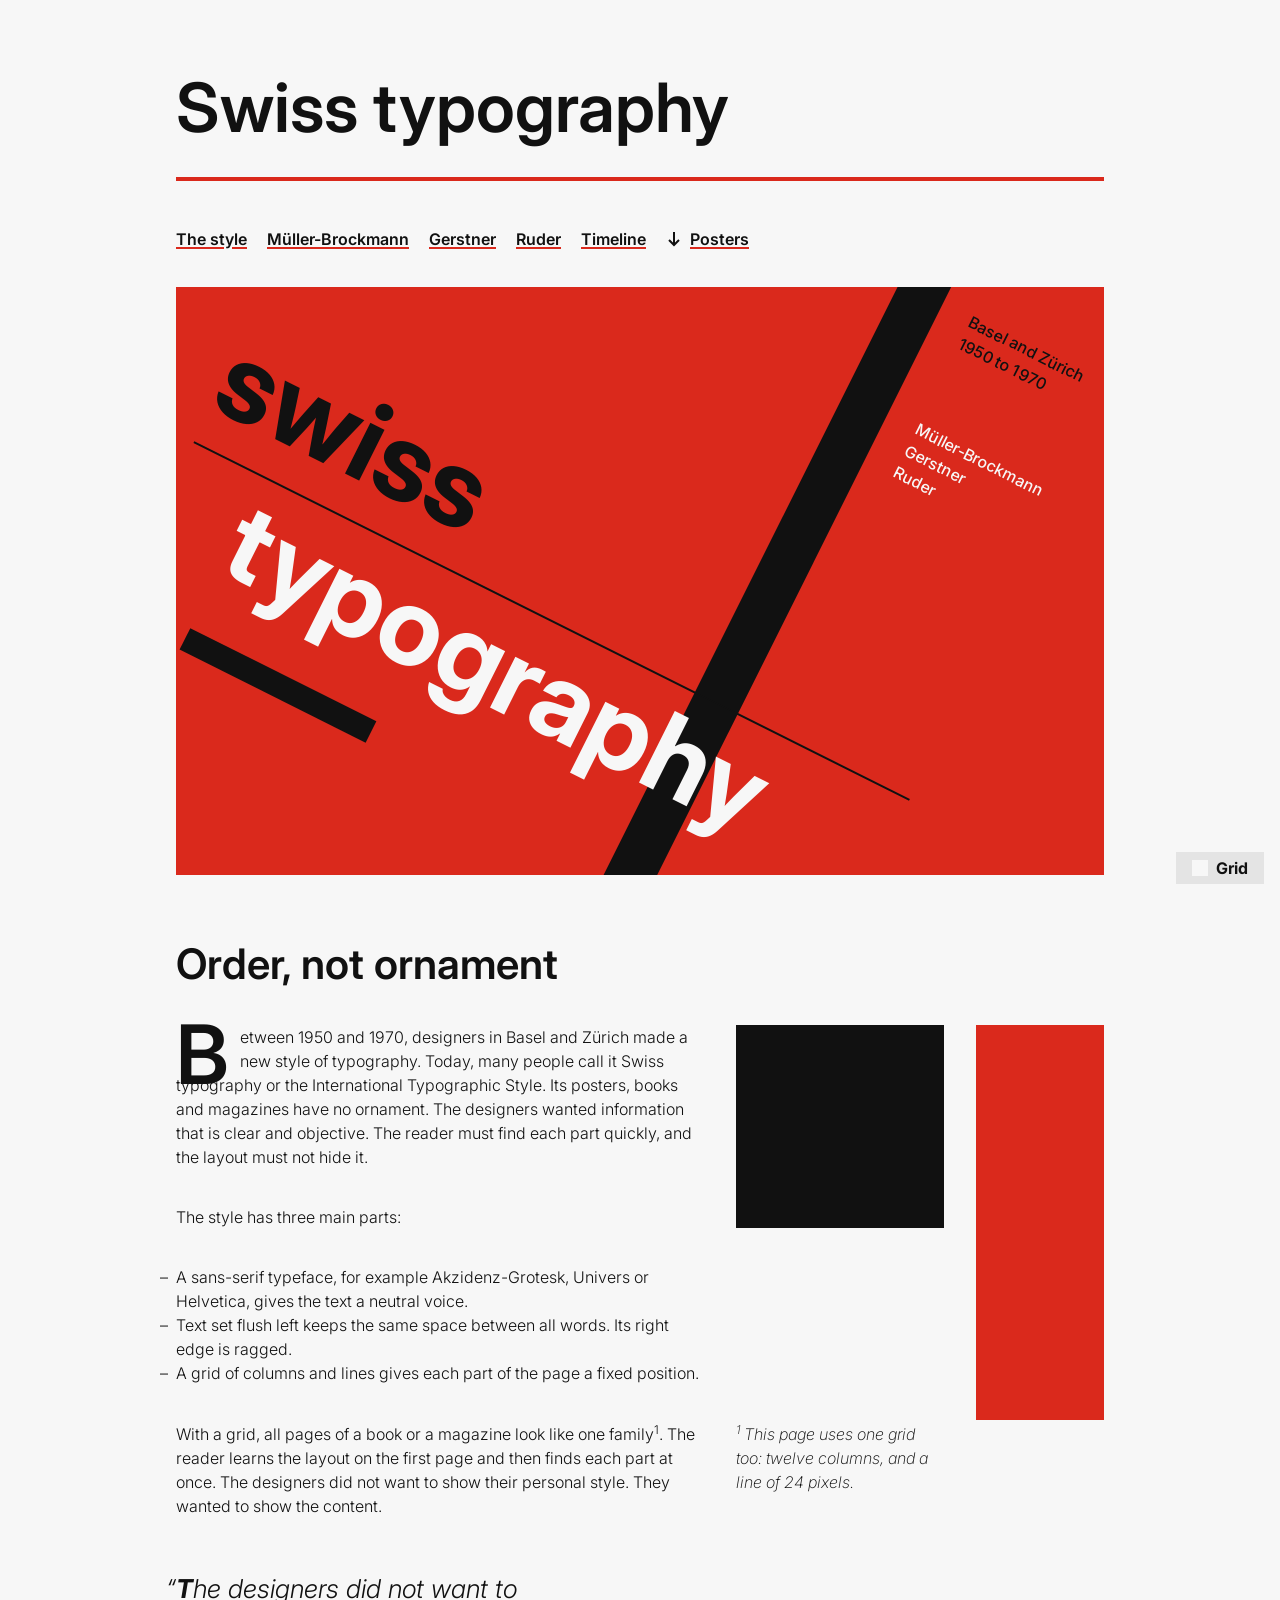
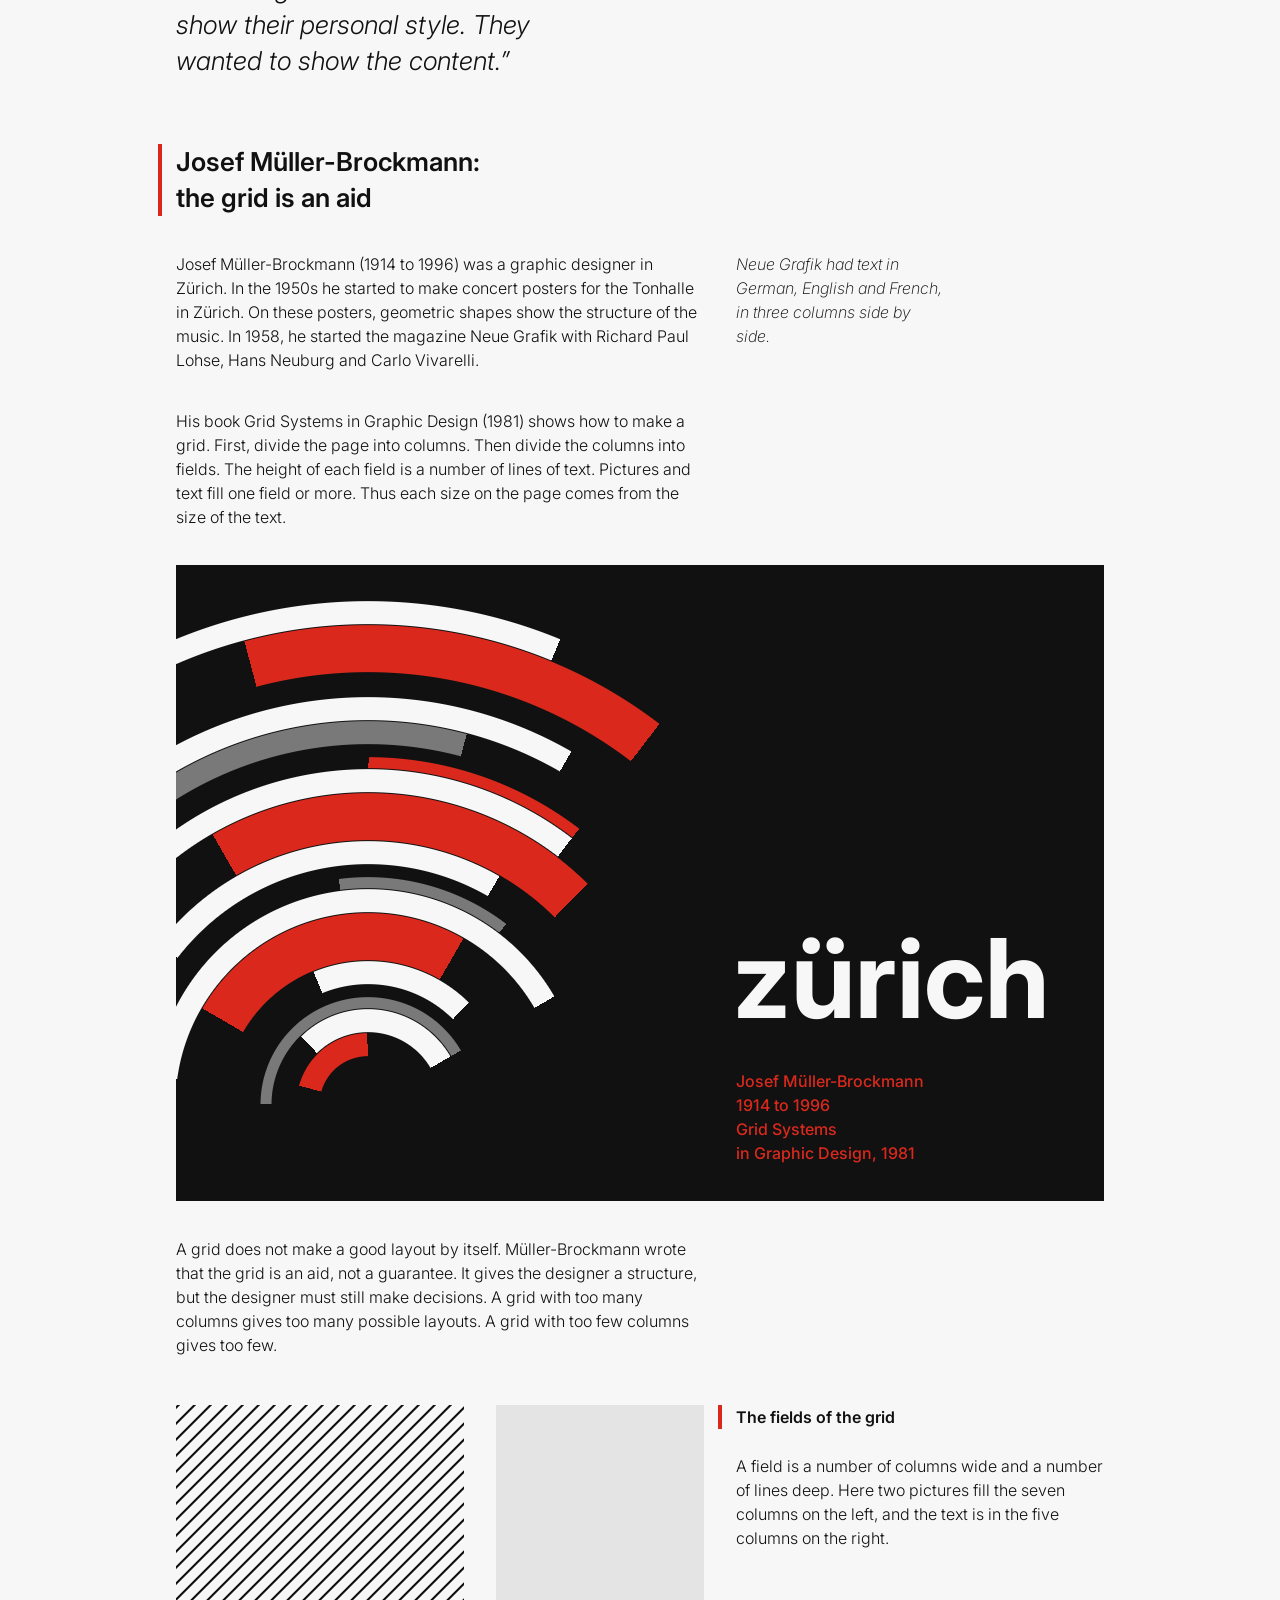
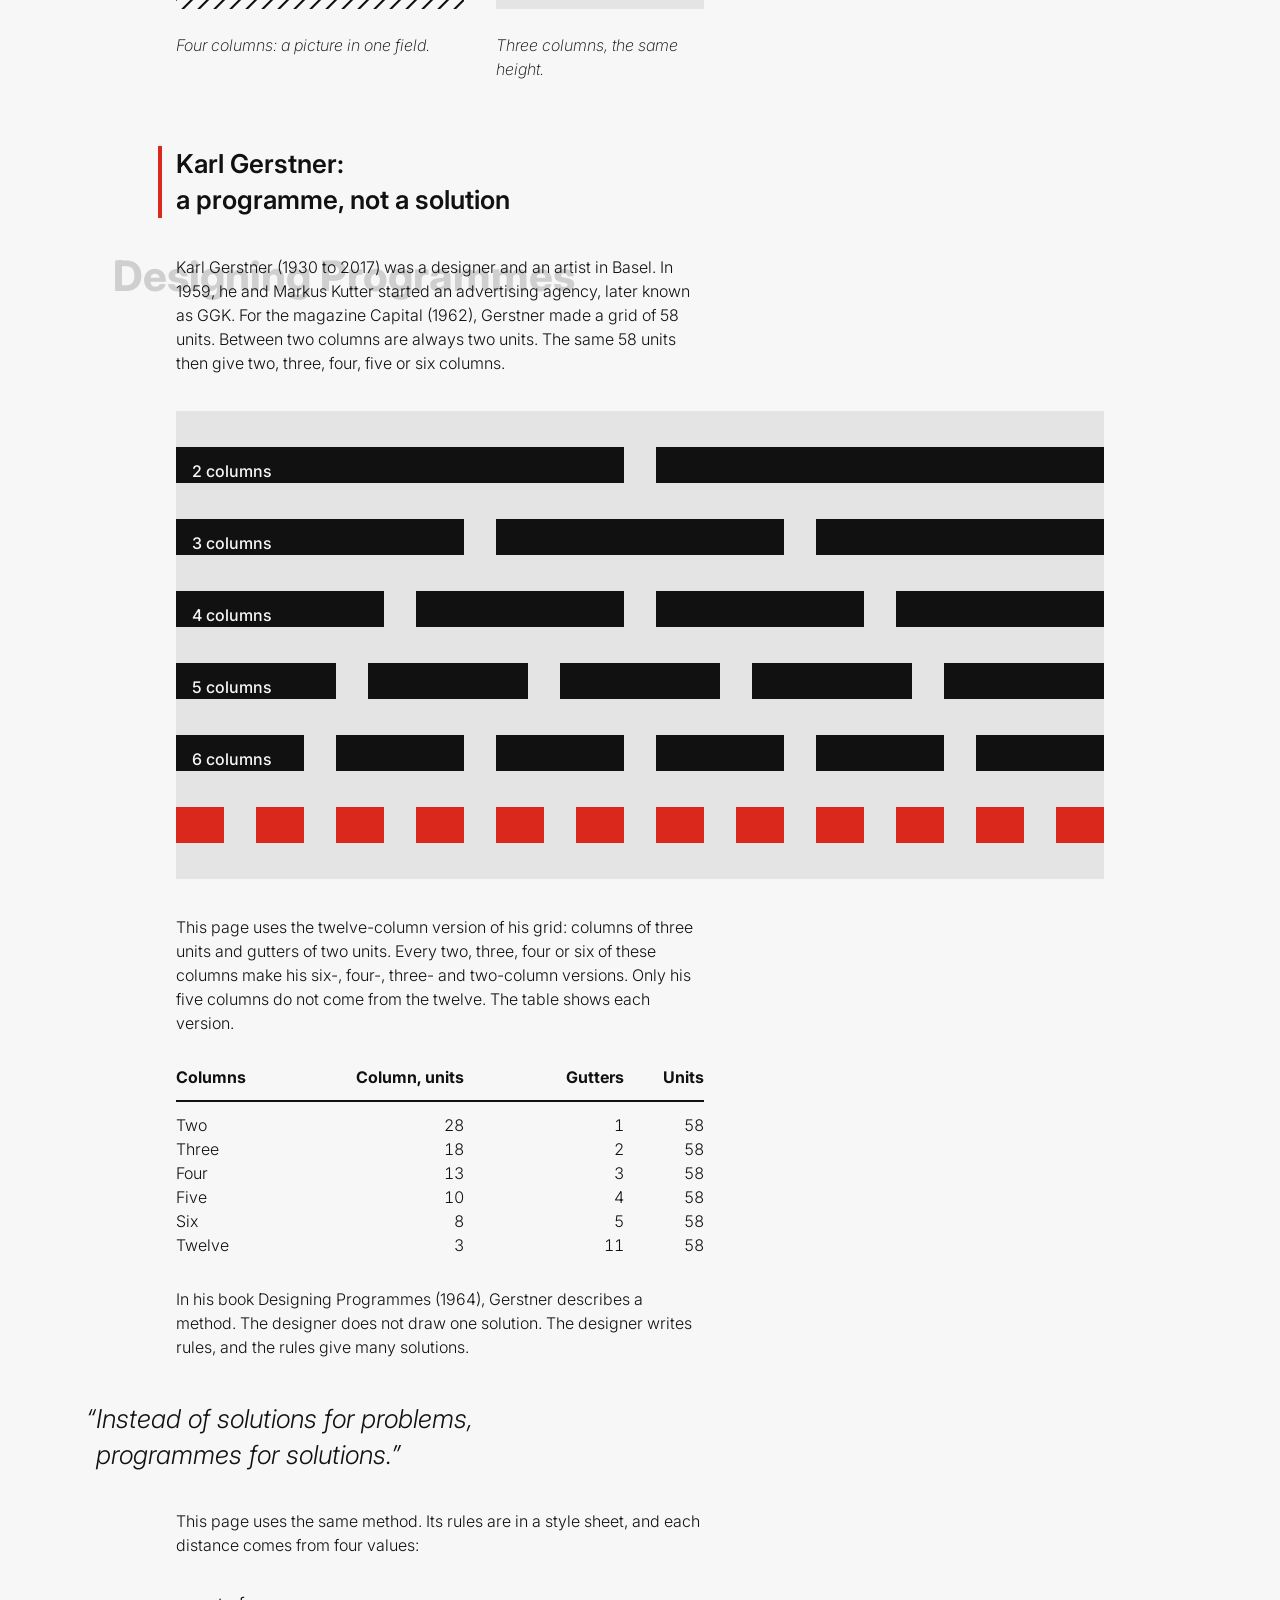
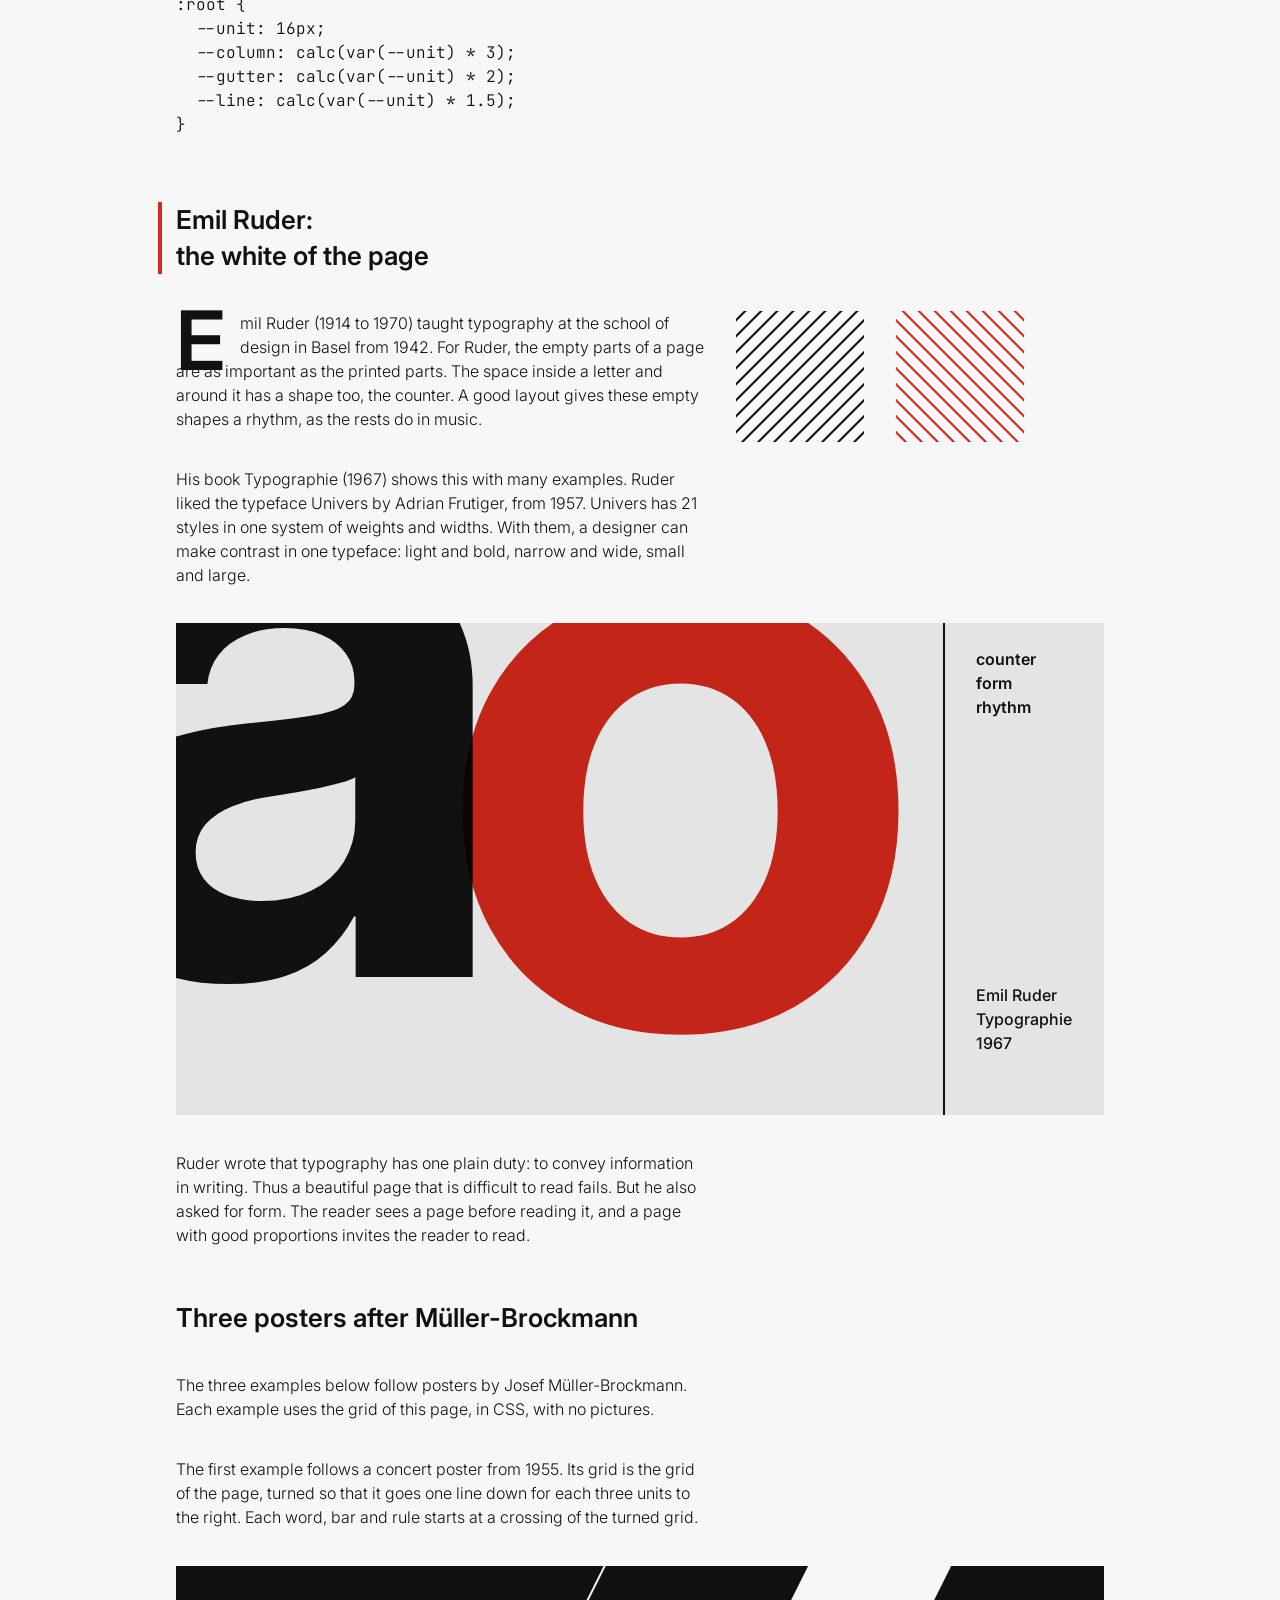
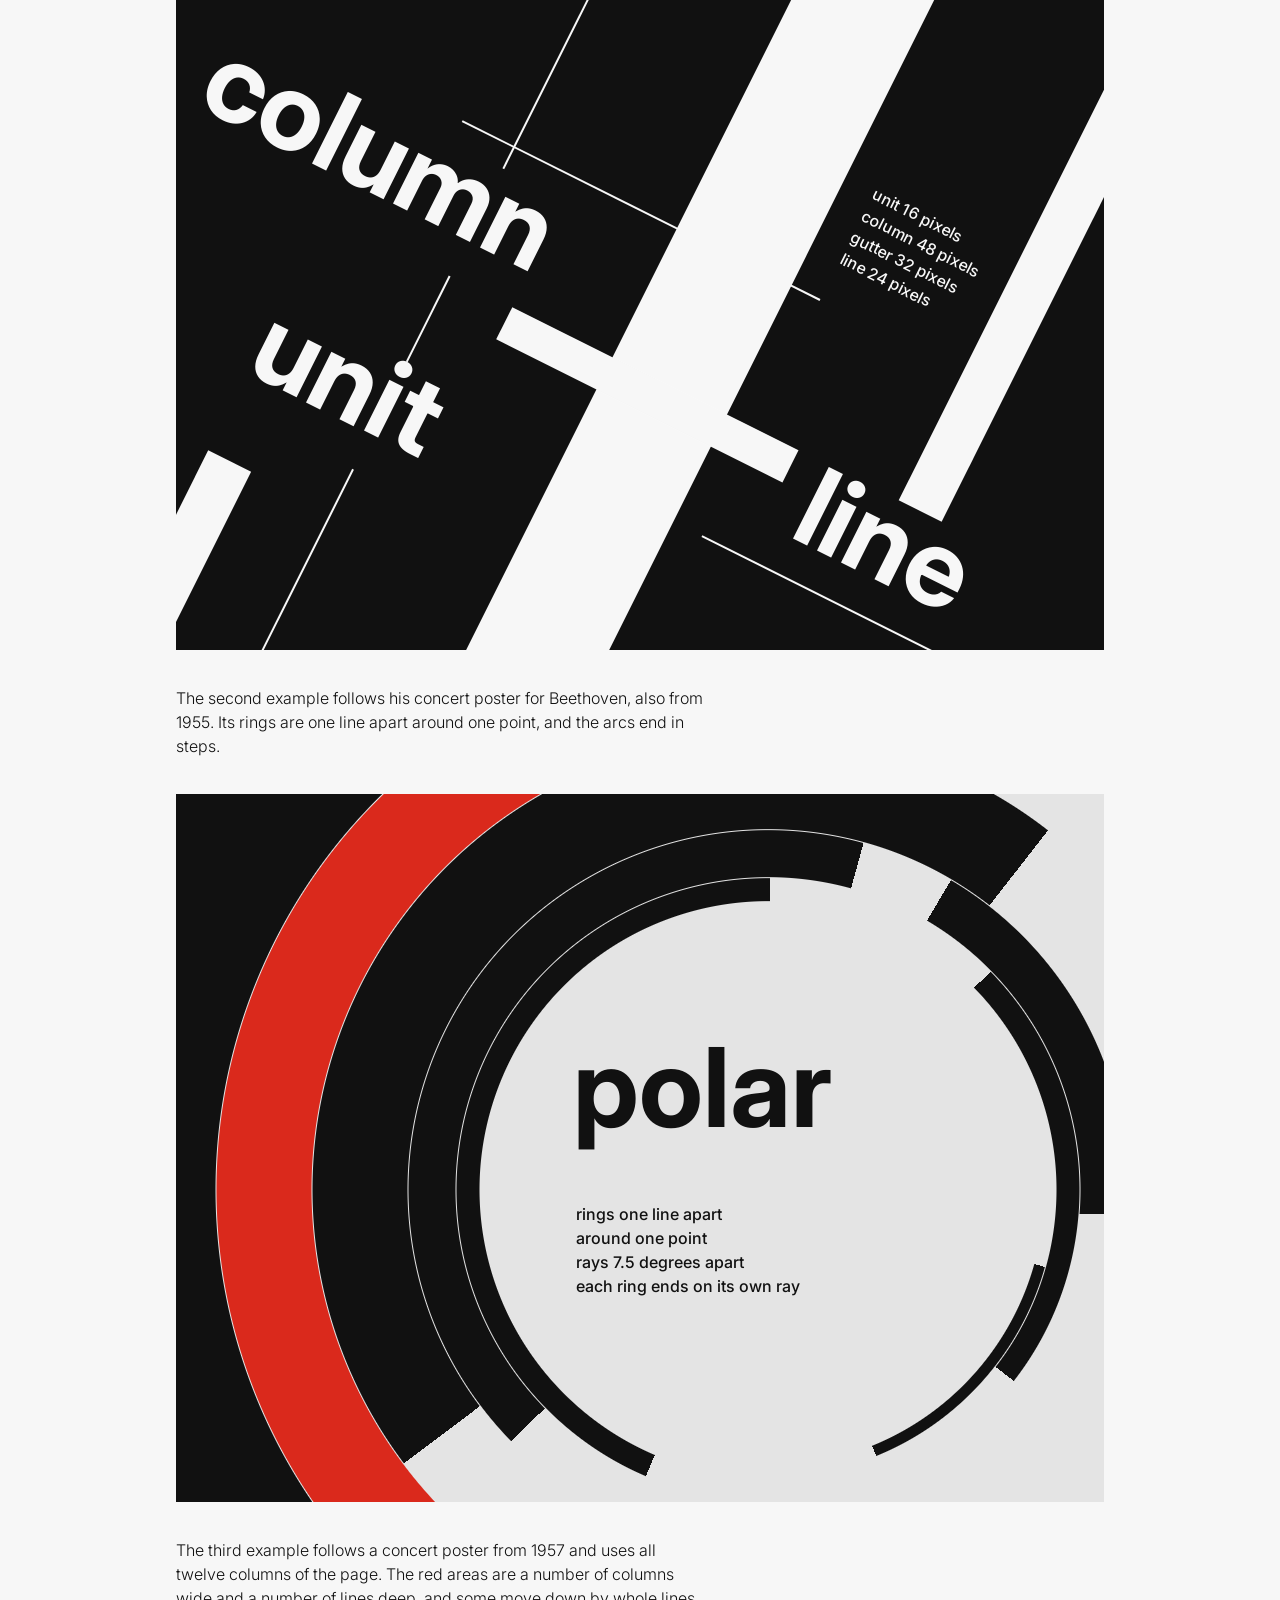
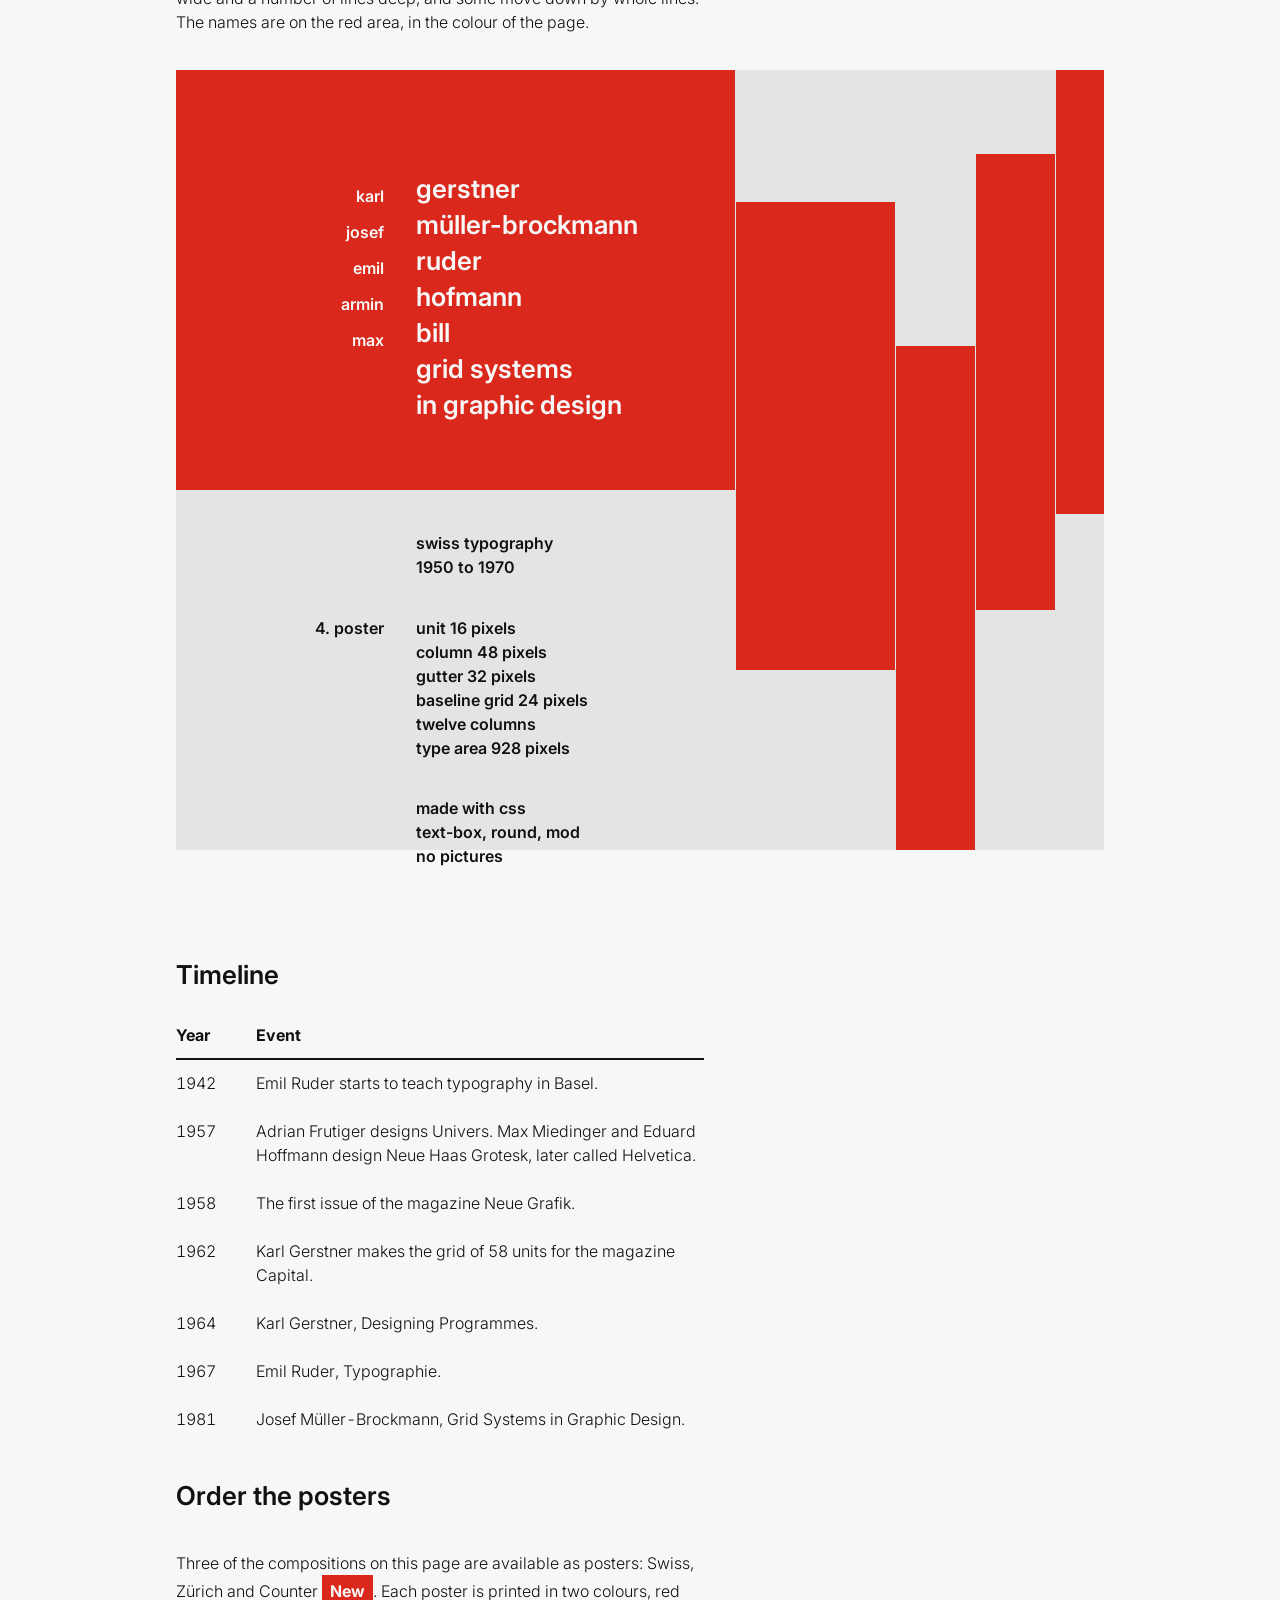
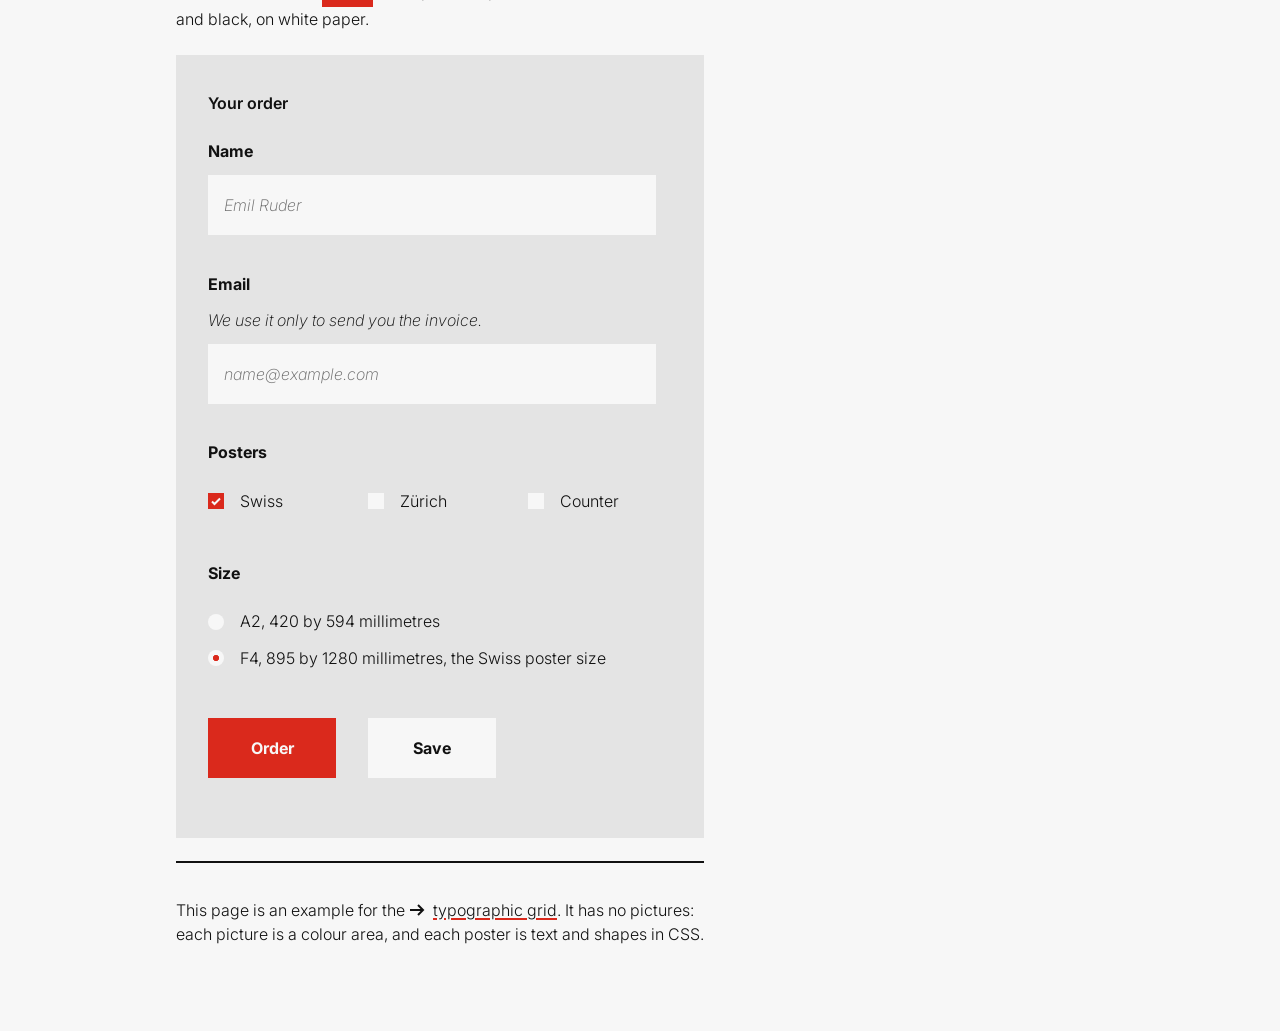
==== commit 4d720142: "Showcase as the front page: an article on Swiss typography (Müller-Brockmann, Gerstner, Ruder) with " ====
--- a/index.html
+++ b/index.html
@@ -3,7 +3,7 @@
 <head>
 <meta charset="utf-8">
 <meta name="viewport" content="width=device-width, initial-scale=1">
-<title>Typographic grid</title>
+<title>Swiss typography</title>
 <link rel="preconnect" href="https://fonts.googleapis.com">
 <link rel="preconnect" href="https://fonts.gstatic.com" crossorigin>
 <link href="https://fonts.googleapis.com/css2?family=Inter:ital,opsz,wght@0,14..32,100..900;1,14..32,100..900&family=JetBrains+Mono:ital,wght@0,100..800;1,100..800&display=swap" rel="stylesheet">
@@ -13,616 +13,196 @@
 </head>
 <body>
 
+<!-- A showcase: the grid as a web page about the people who made it. Only the library's classes; no CSS of its own. -->
 <main class="type-area">
-  <p class="heading page-title size-phi-3 ratio-3-5 col-start-1 col-span-12">Each part of the page is on one grid</p>
-
-  <h1 class="heading size-phi-2 ratio-3-5">Each part of the page is on one grid</h1>
-  <p class="paragraph">This page uses one grid for all of its parts. The unit of the grid is the size of the text. A column is three units wide, and a gutter, the distance between two columns, is two units wide. The baseline is the bottom of letters such as H and x. A line is the distance from one baseline to the next, one and a half units. The baselines of the text are on the grid lines, which are one line apart. The text width, the width of the paragraphs, is seven columns, and the five columns on the right hold pictures and notes. When the size of the text or the line height changes, all distances on the page change with it. No distance on the page comes from the eye.</p>
-  <figure class="figure figure-side figure-hanging col-start-8 col-span-3 aspect-3-2">
-    <div class="figure-image"></div>
-    <figcaption class="figure-caption">This picture is three columns wide.</figcaption>
-  </figure>
-  <figure class="figure figure-side figure-hanging col-start-11 col-span-2 aspect-3-2">
-    <div class="figure-image"></div>
-    <figcaption class="figure-caption">This picture is two columns wide.</figcaption>
-  </figure>
-
-  <h2 class="heading size-phi-1 ratio-3-5">Contents</h2>
-  <ol class="list">
-    <li><a href="#headings">The headings and the text</a></li>
-    <li><a href="#pictures-in-text">The pictures inside a paragraph</a></li>
-    <li><a href="#rules">The rules</a></li>
-    <li><a href="#colour-areas">The colour areas</a></li>
-    <li><a href="#boxes">The boxes</a></li>
-    <li><a href="#box-after-heading">A box directly after a heading</a></li>
-    <li><a href="#margin-notes">The margin notes</a></li>
-    <li><a href="#pull-quotes">The pull quotes</a></li>
-    <li><a href="#lists">The lists</a></li>
-    <li><a href="#tables">The tables</a></li>
-    <li><a href="#links">The links</a></li>
-    <li><a href="#code">The code</a></li>
-    <li><a href="#icons">The icons</a></li>
-    <li><a href="#dropcaps">The drop caps</a></li>
-    <li><a href="#badges">The badges</a></li>
-    <li><a href="#forms">The form elements</a></li>
-    <li><a href="#effects">The effects</a></li>
-    <li><a href="#full-width">A full-width example</a></li>
-    <li><a href="#narrow-screens">The narrow screens</a></li>
-  </ol>
-
-  <figure class="figure col-start-1 col-span-7 aspect-3-2">
-    <div class="figure-image"></div>
-    <figcaption class="figure-caption">This picture is seven columns wide. Its height is the height of a capital letter plus whole lines, as near to three by two as possible.</figcaption>
-  </figure>
-  <p class="paragraph">A picture is on the same grid. The cap line is the top of the capital letters. The width of a picture is a number of columns. Its top edge is at the cap line of the text beside it, and its bottom edge is on a grid line. Its height is the height of a capital letter plus whole lines, as near to its ratio as possible. The image is cut to that height, so it does not stretch. Thus the text after a picture starts on a grid line again.</p>
-  <!-- one column is too narrow for a caption -->
-  <figure class="figure figure-side figure-hanging col-start-8 col-span-1 aspect-1-3">
-    <div class="figure-image"></div>
-  </figure>
-  <figure class="figure figure-side figure-hanging col-start-9 col-span-2 aspect-1-1">
-    <div class="figure-image"></div>
-    <figcaption class="figure-caption">This picture is square.</figcaption>
-  </figure>
-  <figure class="figure figure-side figure-hanging col-start-11 col-span-2 aspect-3-4">
-    <div class="figure-image"></div>
-    <figcaption class="figure-caption">This picture is three by four.</figcaption>
-  </figure>
-
-  <h2 class="heading size-phi-1 ratio-3-5" id="headings">Each part of the page is on one grid: <br>the headings and the&nbsp;text</h2>
-  <p class="paragraph">A heading is larger than the text, and its line height is a number of half baselines. Thus each line of a heading is a whole number of half baselines below the line before it. The margin above a heading is larger than the margin below it, so the heading belongs to the text after it. The two margins are near three and five half baselines, two numbers of the Fibonacci series. The first baseline of the text after a heading is always on a grid line.</p>
-  <figure class="figure figure-side figure-hanging col-start-8 col-span-5 aspect-9-8">
-    <div class="figure-image"></div>
-    <figcaption class="figure-caption">This picture is five columns wide. Its top edge is at the cap line of the paragraph beside it.</figcaption>
-  </figure>
-
-  <h3 class="heading size-phi-0 ratio-3-5">Each part of the page is on one grid: <br>the smallest heading and the paragraph below&nbsp;it</h3>
-  <p class="paragraph">The smallest heading has the size of the text and a bold weight. Its line height is one line, so each of its lines is on a grid line. Its margins above and below have the same ratio as for the larger headings. The first baseline of the paragraph after it is two lines below its last baseline. Thus the smallest heading uses the grid of the text with no change.</p>
-  <!-- figures on the left come before their text block: the grid places left to right, so after it they'd drop a row -->
-  <!-- filling the text span, one height: 4 columns at 3:2, 3 columns at 13:12 (288 / 1.5 = 208 / (13/12) units of height) -->
-  <figure class="figure figure-side col-start-1 col-span-4 aspect-3-2">
-    <div class="figure-image"></div>
-    <figcaption class="figure-caption">This picture is four columns wide and three by two.</figcaption>
-  </figure>
-  <figure class="figure figure-side col-start-5 col-span-3 aspect-13-12">
-    <div class="figure-image"></div>
-    <figcaption class="figure-caption">This picture is three columns wide and has the same height.</figcaption>
+  <p class="heading page-title size-phi-3 ratio-3-5 col-start-1 col-span-12 size-down-on-4">Swiss typography</p>
+  <p class="paragraph col-span-12 weight-semibold">
+    <a href="#style">The style</a>&emsp;
+    <a href="#mueller-brockmann">Müller-Brockmann</a>&emsp;
+    <a href="#gerstner">Gerstner</a>&emsp;
+    <a href="#ruder">Ruder</a>&emsp;
+    <a href="#timeline">Timeline</a>&emsp;
+    <a href="#order"><span class="icon icon-arrow-down">Posters</span></a>
+  </p>
+
+  <!-- opener: the grid turned, a line down for every three units across -->
+  <figure class="figure col-span-12 fill-red" style="--depth: 24">
+    <div class="figure-image composition turn-1-2">
+      <span class="composition-bar text-ink" style="--x: 40; --y: -30; --w: 3; --h: 70"></span>
+      <span class="composition-word size-phi-4 text-ink" style="--x: 5; --y: 4">swiss</span>
+      <span class="composition-rule text-ink" style="--x: 5; --y: 5; --w: 50"></span>
+      <span class="composition-word size-phi-4" style="--x: 10; --y: 10">typography</span>
+      <span class="composition-bar text-ink" style="--x: 10; --y: 12; --w: 13; --h: 1"></span>
+      <p class="composition-text text-ink" style="--x: 45; --y: -14">Basel and Zürich<br>1950 to 1970</p>
+      <p class="composition-text" style="--x: 45; --y: -9">Müller-Brockmann<br>Gerstner<br>Ruder</p>
+    </div>
+  </figure>
+
+  <h1 class="heading size-phi-2 ratio-3-5" id="style">Order, not ornament</h1>
+  <p class="paragraph"><span class="dropcap">B</span>etween 1950 and 1970, designers in Basel and Zürich made a new style of typography. Today, many people call it Swiss typography or the International Typographic Style. Its posters, books and magazines have no ornament. The designers wanted information that is clear and objective. The reader must find each part quickly, and the layout must not hide it.</p>
+  <figure class="figure figure-side figure-hanging col-start-8 col-span-3 aspect-1-1 fill-ink">
+    <div class="figure-image"></div>
+  </figure>
+  <figure class="figure figure-side figure-hanging col-start-11 col-span-2 aspect-1-3 fill-red">
+    <div class="figure-image"></div>
+  </figure>
+  <p class="paragraph">The style has three main parts:</p>
+  <ul class="list">
+    <li>A sans-serif typeface, for example Akzidenz-Grotesk, Univers or Helvetica, gives the text a neutral voice.</li>
+    <li>Text set flush left keeps the same space between all words. Its right edge is ragged.</li>
+    <li>A grid of columns and lines gives each part of the page a fixed position.</li>
+  </ul>
+  <p class="paragraph">With a grid, all pages of a book or a magazine look like one family<sup>1</sup><span class="note"><sup>1 </sup>This page uses one grid too: twelve columns, and a line of 24 pixels.</span>. The reader learns the layout on the first page and then finds each part at once. The designers did not want to show their personal style. They wanted to show the content.</p>
+
+  <blockquote class="quote size-phi-1 first-letter-bold">The designers did not want to show their personal style. They wanted to show the content.</blockquote>
+
+  <h2 class="heading size-phi-1 ratio-3-5 rule-left" id="mueller-brockmann">Josef Müller-Brockmann: <br>the grid is an&nbsp;aid</h2>
+  <p class="paragraph">Josef Müller-Brockmann (1914 to 1996) was a graphic designer in Zürich. In the 1950s he started to make concert posters for the Tonhalle in Zürich. On these posters, geometric shapes show the structure of the music. In 1958, he started the magazine Neue Grafik with Richard Paul Lohse, Hans Neuburg and Carlo Vivarelli.</p>
+  <aside class="note">Neue Grafik had text in German, English and French, in three columns side by side.</aside>
+  <p class="paragraph">His book Grid Systems in Graphic Design (1981) shows how to make a grid. First, divide the page into columns. Then divide the columns into fields. The height of each field is a number of lines of text. Pictures and text fill one field or more. Thus each size on the page comes from the size of the text.</p>
+
+  <!-- rings one line apart round one point, as on his Beethoven poster (1955) -->
+  <figure class="figure col-span-12 fill-ink" style="--depth: 26">
+    <div class="figure-image composition polar" style="--cx: 12; --cy: 22">
+      <span class="composition-arc text-red" style="--r: 2; --h: 1; --a: -22; --span: 10"></span>
+      <span class="composition-arc" style="--r: 3; --h: 1; --a: -18; --span: 14"></span>
+      <span class="composition-arc text-mid" style="--r: 4; --h: 0.5; --a: -24; --span: 20"></span>
+      <span class="composition-arc" style="--r: 5; --h: 1; --a: -15; --span: 9"></span>
+      <span class="composition-arc text-red" style="--r: 6; --h: 2; --a: -20; --span: 12"></span>
+      <span class="composition-arc" style="--r: 8; --h: 1; --a: -23; --span: 19"></span>
+      <span class="composition-arc text-mid" style="--r: 9; --h: 0.5; --a: -13; --span: 6"></span>
+      <span class="composition-arc" style="--r: 10; --h: 1; --a: -19; --span: 11"></span>
+      <span class="composition-arc text-red" style="--r: 11; --h: 2; --a: -16; --span: 10"></span>
+      <span class="composition-arc" style="--r: 13; --h: 1; --a: -22; --span: 15"></span>
+      <span class="composition-arc text-red" style="--r: 14; --h: 0.5; --a: -12; --span: 5"></span>
+      <span class="composition-arc text-mid" style="--r: 15; --h: 1; --a: -18; --span: 8"></span>
+      <span class="composition-arc" style="--r: 16; --h: 1; --a: -21; --span: 13"></span>
+      <span class="composition-arc text-red" style="--r: 18; --h: 2; --a: -14; --span: 7"></span>
+      <span class="composition-arc" style="--r: 20; --h: 1; --a: -20; --span: 11"></span>
+      <span class="composition-word size-phi-4" style="--x: 35; --y: 19">zürich</span>
+      <p class="composition-text text-red" style="--x: 35; --y: 21">Josef Müller-Brockmann<br>1914 to 1996<br>Grid Systems<br>in Graphic Design, 1981</p>
+    </div>
+  </figure>
+
+  <p class="paragraph">A grid does not make a good layout by itself. Müller-Brockmann wrote that the grid is an aid, not a guarantee. It gives the designer a structure, but the designer must still make decisions. A grid with too many columns gives too many possible layouts. A grid with too few columns gives too few.</p>
+  <figure class="figure figure-side col-start-1 col-span-4 aspect-3-2 fill-hatch">
+    <div class="figure-image"></div>
+    <figcaption class="figure-caption">Four columns: a picture in one field.</figcaption>
+  </figure>
+  <figure class="figure figure-side col-start-5 col-span-3 aspect-13-12 fill-tint">
+    <div class="figure-image"></div>
+    <figcaption class="figure-caption">Three columns, the same height.</figcaption>
   </figure>
   <div class="text-block col-start-8 col-span-5">
-    <h3 class="heading size-phi-0 ratio-2-3 rule-left">Pictures on the left, text on the right</h3>
-    <p class="paragraph">Here the text is in the columns on the right. The pictures are in the text width, the seven columns on the left. The pictures and the heading start at the same cap line.</p>
+    <h3 class="heading size-phi-0 ratio-2-3 rule-left">The fields of the grid</h3>
+    <p class="paragraph">A field is a number of columns wide and a number of lines deep. Here two pictures fill the seven columns on the left, and the text is in the five columns on the right.</p>
   </div>
 
-  <h2 class="heading size-phi-1 ratio-3-5" id="pictures-in-text">Each part of the page is on one grid: <br>the pictures inside a&nbsp;paragraph</h2>
-  <p class="paragraph"><span class="float-left col-span-2 aspect-1-1"></span>A picture can also be inside a paragraph, with the text around it. Its width is a number of columns plus one unit of the gutter. Thus a margin of one unit is between the picture and the text, and the text beside it starts at a column edge. The top edge of the picture is at the cap line of the first line of text, and its bottom edge is on a baseline. The text beside the picture is narrower, and the text below the picture has its full width again. Here the picture is square and two columns wide.</p>
-  <p class="paragraph"><span class="float-left col-span-1 aspect-1-1"></span>A small picture follows the same rules as a large picture. This picture is one column wide, plus one unit of the gutter. The column sets its width, and the lines set its height, so no part of its size comes from the eye. Its top edge is at the cap line of the first line, and its bottom edge is on a baseline. A picture of this size is near the size of a letter, for example an initial at the start of a paragraph. After the picture, the text continues with its full width.</p>
-  <p class="paragraph"><span class="float-left col-span-2 aspect-3-4"></span>A portrait picture is taller than it is wide. At three by four on two columns, it is taller than the square above it, so more lines of text are narrow. The height of the picture is a whole number of lines, so the picture does not stretch and the text does not stop for it. Where the picture ends, the next line of text has its full width again. The eye then finds the left edge of the column at the same position as before. A tall picture needs a long paragraph, because with a short paragraph the picture extends below the end of the text.</p>
-  <p class="paragraph"><span class="float-left col-span-3 aspect-13-8"></span>A landscape picture on three columns leaves four columns for the text beside it. Four columns hold only a few words in each line, so this width is good for a few lines only. At thirteen by eight the picture is low, and the text soon has its full width again. Thirteen to eight is near the golden section, a ratio that the page also uses for the sizes of its headings. The width of the picture is three columns plus one unit of the gutter. The picture and the text use the same edges.</p>
-  <figure class="figure col-start-1 col-span-2 aspect-1-1">
-    <div class="figure-image"></div>
-    <figcaption class="figure-caption">This picture is square.</figcaption>
-  </figure>
-  <figure class="figure col-start-3 col-span-2 aspect-1-1">
-    <div class="figure-image"></div>
-    <figcaption class="figure-caption">This picture is square.</figcaption>
-  </figure>
-  <figure class="figure col-start-5 col-span-3 aspect-13-8">
-    <div class="figure-image"></div>
-    <figcaption class="figure-caption">This picture is thirteen by eight.</figcaption>
-  </figure>
-  <figure class="figure col-start-1 col-span-1 aspect-1-1">
-    <div class="figure-image"></div>
-  </figure>
-  <figure class="figure col-start-2 col-span-1 aspect-1-1">
-    <div class="figure-image"></div>
-  </figure>
-  <figure class="figure col-start-3 col-span-1 aspect-1-1">
-    <div class="figure-image"></div>
-  </figure>
-  <figure class="figure col-start-4 col-span-1 aspect-1-1">
-    <div class="figure-image"></div>
-  </figure>
-  <figure class="figure col-start-5 col-span-1 aspect-1-1">
-    <div class="figure-image"></div>
-  </figure>
-  <figure class="figure col-start-6 col-span-1 aspect-1-1">
-    <div class="figure-image"></div>
-  </figure>
-  <figure class="figure col-start-7 col-span-1 aspect-1-1">
-    <div class="figure-image"></div>
-  </figure>
-
-  <h2 class="heading size-phi-1 ratio-3-5" id="rules">Each part of the page is on one grid: <br>the&nbsp;rules</h2>
-  <p class="paragraph">A rule divides the text and adds no picture. It belongs to the text before it, as a heading belongs to the text after it. Thus the ratio of the margins is the other way round: two half baselines above the rule, and near three below it. The rule is centred on a grid line, and the margin below it is never smaller than the margin above it. The length of the rule is a number of columns, and here it is the text width.</p>
-  <hr class="rule">
-  <p class="paragraph">Below the rule, the text continues on the grid. The rule is an eighth of a unit thick and has the colour of the text. Thus it shows a pause between two thoughts, not the start of a new section.</p>
-
-  <h2 class="heading size-phi-1 ratio-3-5 rule-left rule-ink" id="colour-areas">Each part of the page is on one grid: <br>the colour&nbsp;areas</h2>
-  <p class="paragraph">A colour area is a picture with no content. Its width is a number of columns, and its top edge is at the cap line of the text beside it. Its bottom edge is on a grid line, as near to its ratio as possible. A colour area gives weight to a part of the page, shows where a section starts, or holds a row together. It uses the two colours of the page: the red of the rule below the title, and the black of the text.</p>
-  <figure class="figure figure-side figure-hanging col-start-8 col-span-3 aspect-1-1 fill-red">
-    <div class="figure-image"></div>
-  </figure>
-  <figure class="figure col-start-1 col-span-2 aspect-1-1 fill-ink">
-    <div class="figure-image"></div>
-  </figure>
-  <figure class="figure col-start-3 col-span-2 aspect-1-1 fill-red">
-    <div class="figure-image"></div>
-  </figure>
-  <figure class="figure col-start-5 col-span-3 aspect-13-8">
-    <div class="figure-image"></div>
-  </figure>
-
-  <h2 class="heading size-phi-1 ratio-3-5" id="boxes">Each part of the page is on one grid: <br>the&nbsp;boxes</h2>
-  <p class="paragraph">A box separates a piece of text from the paragraphs around it, for example a note, a definition or an example. A box does not have its own grid. Its background is a number of columns wide, as a picture is. The text in the box has the same size and line height as each other paragraph.</p>
-  <div class="box">
-    <h2 class="heading size-phi-1 ratio-3-5">A box with its own heading</h2>
-    <p class="paragraph">The background of the box goes from one column edge to another. The padding at the sides of the box is one column on the right and one unit less on the left, so the text does not touch the edge. The background starts two lines above the baseline of the heading and stops one line below the last baseline. A box with no heading has two lines above its text. Below its text, it has at least one and a half lines, up to the next grid line.</p>
+  <h2 class="heading size-phi-1 ratio-3-5 rule-left" id="gerstner">Karl Gerstner: <br>a programme, not a&nbsp;solution</h2>
+  <div class="figure-stack figure-hanging col-start-1 col-span-1 keep-start pull-left-1 hide-unpulled">
+    <p class="text-up size-phi-2 text-grey">Designing Programmes</p>
   </div>
-  <p class="paragraph">The margin around each box is the same. The background starts one line below the last baseline of the text above it. The next baseline after the box is two lines below the background. In the box, the text can stop between two grid lines. Then the background adds half a baseline at its bottom, and the text after the box is on the grid lines again.</p>
-  <p class="paragraph">Between two boxes, the text continues as usual. Each box has its own margin above and below it, so two boxes do not touch. The paragraphs between the boxes are part of the body text.</p>
-  <div class="box fill-red text-light">
-    <p class="paragraph">This box is red and has no heading. Its text has the colour of the page. The line below a link in this box, for example to the <a href="#links">links</a>, also has the colour of the page. The background starts two lines above the first baseline and stops two lines below the last baseline. Thus the text stays on the grid lines, and the margin around the box is the same as around each other box.</p>
-  </div>
-  <p class="paragraph">After the red box, the page continues with plain text. Its first baseline is on a grid line, as after each other part of the page.</p>
-  <div class="box fill-ink text-light">
-    <h3 class="heading size-phi-0 ratio-2-3">A box in black</h3>
-    <p class="paragraph">This box starts with a smaller heading, and its text is near the heading. The first baseline of the text is one and a half lines below the heading, so the text is between two grid lines. The background then adds half a baseline at its bottom. Thus the margin around the box is the same as around each other box.</p>
-  </div>
-  <p class="paragraph">After the black box, the text continues, and its first baseline is on a grid line again. The parts around the box need no information about the box. The margin above the box comes from the paragraph above it, and the box keeps its own padding inside. Below the box, the next paragraph gets the same margin as after each other box. For the reader, the box is a pause, not a break, and the columns and the lines continue after it.</p>
-
-  <h2 class="heading size-phi-1 ratio-3-5" id="box-after-heading">Each part of the page is on one grid: <br>a box directly after a&nbsp;heading</h2>
-  <div class="box">
-    <p class="paragraph">This box comes directly after a heading, with no paragraph between them. The background starts where the text after the heading would start. The text in the box keeps its own padding. After the box, the page is on its grid lines again.</p>
-  </div>
-  <p class="paragraph">Directly after a heading, the background starts near the cap line that a paragraph would have there. Its position moves in steps of half a baseline. Thus the margin between the heading and the background is the margin below the heading. The background can then start between two grid lines. Then it adds half a baseline at its bottom, so that it stops on a grid line.</p>
-
-  <div class="text-block">
-    <h3 class="heading size-phi-0 ratio-3-5">A box inside a text block</h3>
-    <p class="paragraph">Here the box is not a cell of the page grid. It is part of a text block: a heading and its text in one cell of the grid.</p>
-    <div class="box">
-      <p class="paragraph">This box is inside the text block, between two of its paragraphs. Around the background, the box has padding, not a margin. Thus the padding adds to the margin below the paragraph above it, and the two do not merge. The box has the same margin and padding here as in the page grid.</p>
-    </div>
-    <p class="paragraph">This paragraph comes after the box and is also inside the text block.</p>
-  </div>
-
-  <h2 class="heading size-phi-1 ratio-3-5" id="margin-notes">Each part of the page is on one grid: <br>the margin&nbsp;notes</h2>
-  <p class="paragraph">A margin note is in the columns beside the text, where a picture can also be. It has the size and the line height of the text. Thus each of its lines is on a baseline of the paragraph beside it. Only its italic style and its light weight make it different, as for a caption. Its first line is on the first line of the paragraph, as a picture beside a paragraph starts at its cap line.</p>
-  <aside class="note">This note is three columns wide. Its lines are on the baselines of the text.</aside>
-  <p class="paragraph">Below the note is the same margin as below a paragraph. When the note is longer than its paragraph, the next paragraph starts one empty line below the note. Thus the page stays on its grid lines.</p>
-  <p class="paragraph">A note can also refer to one word lower in a paragraph. The note is then in the HTML of the paragraph, directly after that word<sup>1</sup><span class="note"><sup>1 </sup>This note refers to the word with the number 1. It starts on the line of that word.</span>, and the browser moves it into the columns beside the text. There it starts on the line of that word. When the line breaks of the text change, the word goes to another line, and the note goes with it. A note of this type is not part of the rows of the grid. When it is longer than its paragraph, the text below does not move down for it.</p>
-
-  <h2 class="heading size-phi-1 ratio-3-5" id="pull-quotes">Each part of the page is on one grid: <br>the pull&nbsp;quotes</h2>
-  <p class="paragraph">A pull quote shows a few words from the text again, in a larger size. It is between two paragraphs, for a reader who only looks quickly through the page. Its size and line height follow the rules of a heading, so its line height is a number of half baselines. It has the text width.</p>
-  <blockquote class="quote size-phi-1">A pull quote shows a few words from the text again, in a larger size.</blockquote>
-  <p class="paragraph">A heading belongs to the text after it, but a pull quote belongs to neither paragraph. Thus the margin above it and the margin below it are the same: one empty line, as between two paragraphs. The margin above is a little larger, so that the paragraph after the quote is on a grid line again. The quote is italic and has the light weight of the text, so it shows as a quote and not as a heading. Its opening quotation mark is in the page margin, to the left of the edge of the text. A class can make its first letter bold, as in the second quote below.</p>
-  <p class="paragraph">A pull quote can also move out of the columns of the text, by whole columns to the left or to the right. It keeps its width and the steps of the column grid. But its edges are not in line with the paragraphs around it, so the reader sees it as separate from them.</p>
-  <blockquote class="quote size-phi-1 pull-left-1 first-letter-bold">The quote moves past the edge of the type area into the page margin.</blockquote>
-  <p class="paragraph">The type area is the area of the twelve columns. Here the text starts in the first column of the type area. The quote moves past the edge of the type area into the page margin. It moves by one column and one gutter, as if the grid continued past its edge. A quote that moves to the right goes into the columns beside the text. In both cases, the margin above and below the quote is the same as for a quote in the columns of the text.</p>
-
-  <h2 class="heading size-phi-1 ratio-3-5" id="lists">Each part of the page is on one grid: <br>the&nbsp;lists</h2>
-  <p class="paragraph">A list is a set of items, for example parts or steps. Each item starts on a new line, with a mark in front of it. The lines of a list are one line apart, as the lines of a paragraph are. Thus each baseline of a list is on a grid line. Above and below a list is one empty line, as between two paragraphs.</p>
-  <ul class="list">
-    <li>A column is three units wide.</li>
-    <li>A gutter is two units wide.</li>
-    <li>A line is one and a half units.</li>
-    <li>The text width is seven columns, and the five columns on the right hold pictures, notes and quotes that move to the right.</li>
-  </ul>
-  <p class="paragraph">The marks are to the left of the edge of the text, in an area as wide as a gutter. Thus the words of the items are in line with the words of the paragraphs. Between a mark and the first word is a distance of half a unit. When an item has more than one line, its next line starts at the edge of the text, below the first word of the item.</p>
-  <ol class="list">
-    <li>Set the size of the text.</li>
-    <li>Set the line height.</li>
-    <li>Divide the type area into twelve columns and eleven gutters.</li>
-    <li>Put each part of the page on the grid lines.</li>
-  </ol>
-  <p class="paragraph">A numbered list shows steps in a sequence. The numbers are aligned on the right, so their full stops are in a vertical line. The numbers are bold, so each step is easy to find.</p>
-  <div class="box">
-    <h2 class="heading size-phi-1 ratio-3-5">Lists in a box</h2>
-    <ul class="list">
-      <li>In a box, the marks do not go into the padding. They start at the edge of the text, in line with the heading.</li>
-      <li>The words of the items start one and a half units to the right of the edge of the text.</li>
-      <li>The lines of the items are on the grid lines, as outside the box.</li>
-    </ul>
-    <ol class="list">
-      <li>Put the heading at the top of the box.</li>
-      <li>Put the lists below the heading, with one empty line between them.</li>
-      <li>Stop the background one line below the last baseline, or one and a half lines if the last baseline is between two grid lines.</li>
-    </ol>
-  </div>
-
-  <h2 class="heading size-phi-1 ratio-3-5" id="tables">Each part of the page is on one grid: <br>the&nbsp;tables</h2>
-  <p class="paragraph">A table shows values in rows and columns. Each row of a table is a line of text, so its baselines are on the grid lines. The columns of the table are on the columns of the page. Thus each column of the table starts at a column edge, and a gutter is between two columns of the table.</p>
+  <p class="paragraph">Karl Gerstner (1930 to 2017) was a designer and an artist in Basel. In 1959, he and Markus Kutter started an advertising agency, later known as GGK. For the magazine Capital (1962), Gerstner made a grid of 58 units. Between two columns are always two units. The same 58 units then give two, three, four, five or six columns.</p>
+
+  <!-- his Capital grid: 58 units, gutters of 2; each row one of its divisions, the red one this page's -->
+  <figure class="figure col-span-12 fill-tint" style="--depth: 19">
+    <div class="figure-image composition text-ink">
+      <span class="composition-bar" style="--x: 0; --y: 1; --w: 28; --h: 1.5"></span>
+      <span class="composition-bar" style="--x: 30; --y: 1; --w: 28; --h: 1.5"></span>
+      <span class="composition-bar" style="--x: 0; --y: 4; --w: 18; --h: 1.5"></span>
+      <span class="composition-bar" style="--x: 20; --y: 4; --w: 18; --h: 1.5"></span>
+      <span class="composition-bar" style="--x: 40; --y: 4; --w: 18; --h: 1.5"></span>
+      <span class="composition-bar" style="--x: 0; --y: 7; --w: 13; --h: 1.5"></span>
+      <span class="composition-bar" style="--x: 15; --y: 7; --w: 13; --h: 1.5"></span>
+      <span class="composition-bar" style="--x: 30; --y: 7; --w: 13; --h: 1.5"></span>
+      <span class="composition-bar" style="--x: 45; --y: 7; --w: 13; --h: 1.5"></span>
+      <span class="composition-bar" style="--x: 0; --y: 10; --w: 10; --h: 1.5"></span>
+      <span class="composition-bar" style="--x: 12; --y: 10; --w: 10; --h: 1.5"></span>
+      <span class="composition-bar" style="--x: 24; --y: 10; --w: 10; --h: 1.5"></span>
+      <span class="composition-bar" style="--x: 36; --y: 10; --w: 10; --h: 1.5"></span>
+      <span class="composition-bar" style="--x: 48; --y: 10; --w: 10; --h: 1.5"></span>
+      <span class="composition-bar" style="--x: 0; --y: 13; --w: 8; --h: 1.5"></span>
+      <span class="composition-bar" style="--x: 10; --y: 13; --w: 8; --h: 1.5"></span>
+      <span class="composition-bar" style="--x: 20; --y: 13; --w: 8; --h: 1.5"></span>
+      <span class="composition-bar" style="--x: 30; --y: 13; --w: 8; --h: 1.5"></span>
+      <span class="composition-bar" style="--x: 40; --y: 13; --w: 8; --h: 1.5"></span>
+      <span class="composition-bar" style="--x: 50; --y: 13; --w: 8; --h: 1.5"></span>
+      <span class="composition-bar text-red" style="--x: 0; --y: 16; --w: 3; --h: 1.5"></span>
+      <span class="composition-bar text-red" style="--x: 5; --y: 16; --w: 3; --h: 1.5"></span>
+      <span class="composition-bar text-red" style="--x: 10; --y: 16; --w: 3; --h: 1.5"></span>
+      <span class="composition-bar text-red" style="--x: 15; --y: 16; --w: 3; --h: 1.5"></span>
+      <span class="composition-bar text-red" style="--x: 20; --y: 16; --w: 3; --h: 1.5"></span>
+      <span class="composition-bar text-red" style="--x: 25; --y: 16; --w: 3; --h: 1.5"></span>
+      <span class="composition-bar text-red" style="--x: 30; --y: 16; --w: 3; --h: 1.5"></span>
+      <span class="composition-bar text-red" style="--x: 35; --y: 16; --w: 3; --h: 1.5"></span>
+      <span class="composition-bar text-red" style="--x: 40; --y: 16; --w: 3; --h: 1.5"></span>
+      <span class="composition-bar text-red" style="--x: 45; --y: 16; --w: 3; --h: 1.5"></span>
+      <span class="composition-bar text-red" style="--x: 50; --y: 16; --w: 3; --h: 1.5"></span>
+      <span class="composition-bar text-red" style="--x: 55; --y: 16; --w: 3; --h: 1.5"></span>
+      <p class="composition-text text-light" style="--x: 1; --y: 2">2 columns</p>
+      <p class="composition-text text-light" style="--x: 1; --y: 5">3 columns</p>
+      <p class="composition-text text-light" style="--x: 1; --y: 8">4 columns</p>
+      <p class="composition-text text-light" style="--x: 1; --y: 11">5 columns</p>
+      <p class="composition-text text-light" style="--x: 1; --y: 14">6 columns</p>
+    </div>
+  </figure>
+
+  <p class="paragraph">This page uses the twelve-column version of his grid: columns of three units and gutters of two units. Every two, three, four or six of these columns make his six-, four-, three- and two-column versions. Only his five columns do not come from the twelve. The table shows each version.</p>
   <table class="table">
     <colgroup>
       <col class="col-span-2">
-      <col class="col-span-3">
-      <col class="col-span-1">
+      <col class="col-span-2">
+      <col class="col-span-2">
       <col class="col-span-1">
     </colgroup>
     <thead>
-      <tr><th>Part</th><th>Size</th><th class="align-right">Units</th><th class="align-right">Pixels</th></tr>
+      <tr><th>Columns</th><th class="align-right">Column, units</th><th class="align-right">Gutters</th><th class="align-right">Units</th></tr>
     </thead>
     <tbody>
-      <tr><td>Unit</td><td>The size of the text</td><td class="align-right">1</td><td class="align-right">16</td></tr>
-      <tr><td>Gutter</td><td>The distance between two columns</td><td class="align-right">2</td><td class="align-right">32</td></tr>
-      <tr><td>Column</td><td>Three units</td><td class="align-right">3</td><td class="align-right">48</td></tr>
-      <tr><td>Text width</td><td>Seven columns and six gutters</td><td class="align-right">33</td><td class="align-right">528</td></tr>
-      <tr><td>Type area</td><td>Twelve columns and eleven gutters</td><td class="align-right">58</td><td class="align-right">928</td></tr>
+      <tr><td>Two</td><td class="align-right">28</td><td class="align-right">1</td><td class="align-right">58</td></tr>
+      <tr><td>Three</td><td class="align-right">18</td><td class="align-right">2</td><td class="align-right">58</td></tr>
+      <tr><td>Four</td><td class="align-right">13</td><td class="align-right">3</td><td class="align-right">58</td></tr>
+      <tr><td>Five</td><td class="align-right">10</td><td class="align-right">4</td><td class="align-right">58</td></tr>
+      <tr><td>Six</td><td class="align-right">8</td><td class="align-right">5</td><td class="align-right">58</td></tr>
+      <tr><td>Twelve</td><td class="align-right">3</td><td class="align-right">11</td><td class="align-right">58</td></tr>
     </tbody>
   </table>
-  <p class="paragraph">The first row has the names of the columns, in bold. Below it is a thin rule. The distance from the rule to the baseline above it is the same as the distance to the cap line below it. Thus the next row is two lines below the first row. Numbers are aligned on the right, and all digits have the same width. Thus the last digits of all numbers are in a vertical line. When a cell has more than one line of text, the next row starts one line below its last baseline. The values in pixels are for a text size of 16 pixels.</p>
-  <p class="paragraph">When the cells have long text, more padding above each row makes a table easier to read. A class adds one or two empty lines between two rows. The padding is whole lines, so the rows stay on the grid lines. In the table below, each row starts two lines below the last baseline of the row above it.</p>
-  <table class="table row-gap-1">
-    <colgroup>
-      <col class="col-span-2">
-      <col class="col-span-2">
-      <col class="col-span-3">
-    </colgroup>
-    <thead>
-      <tr><th>Part</th><th>Width</th><th>Height</th></tr>
-    </thead>
-    <tbody>
-      <tr><td>Picture</td><td>A number of columns</td><td>The height of a capital letter plus whole lines</td></tr>
-      <tr><td>Pull quote</td><td>The text width</td><td>Lines of a number of half baselines each</td></tr>
-      <tr><td>Text field</td><td>The text width</td><td>Two and a half lines</td></tr>
-      <tr><td>Button</td><td>Two columns, or the number of columns in its class</td><td>Two and a half lines</td></tr>
-    </tbody>
-  </table>
-  <p class="paragraph">The padding below the first row does not change. The next row is two lines below the first row, as in the compact table, and the rule is halfway between them.</p>
-  <div class="box outline-narrow outline-ink">
-    <h2 class="heading size-phi-1 ratio-3-5">A table in a box</h2>
-    <table class="table row-gap-1">
-      <colgroup>
-        <col class="col-span-4">
-        <col class="col-span-3">
-      </colgroup>
-      <thead>
-        <tr><th>Distance</th><th class="align-right">Half baselines</th></tr>
-      </thead>
-      <tbody>
-        <tr><td>Margin above the box, from the last baseline above it to its top edge</td><td class="align-right">2</td></tr>
-        <tr><td>Padding at the top, from the top edge to the baseline of the heading</td><td class="align-right">4</td></tr>
-        <tr><td>Padding at the bottom, from the last baseline to the bottom edge</td><td class="align-right">2</td></tr>
-        <tr><td>Margin below the box, from its bottom edge to the first baseline of a paragraph after it</td><td class="align-right">4</td></tr>
-      </tbody>
-    </table>
-  </div>
-
-  <h2 class="heading size-phi-1 ratio-3-5" id="links">Each part of the page is on one grid: <br>the&nbsp;links</h2>
-  <p class="paragraph">A link takes the reader to another part of the page or to another page. A link has the size, the weight and the line height of the text, so it does not move a baseline. A red line below the words shows the link, for example to the <a href="#boxes">boxes</a> or to the <a href="#tables">tables</a> above. The line is as thick as a thin rule, and its distance below the baseline is the same as its thickness. Where a letter goes below the baseline, the line has a gap.</p>
-  <p class="paragraph">When the pointer is on a link, the words of the link are red. When the link has the focus, a red outline is around it. In a red box or a black box, the line below a link has the colour of the text of the box. A link that the reader used before looks the same as the other links.</p>
-
-  <h2 class="heading size-phi-1 ratio-3-5" id="code">Each part of the page is on one grid: <br>the&nbsp;code</h2>
-  <p class="paragraph">Code is text for a computer, for example the name of a property such as <code>text-box</code> or of a class such as <code>.paragraph</code>. In a paragraph, code has a monospace font, in which each letter has the same width. The capital letters of this font have the same height as the capital letters of the text. Thus the code stays on the baseline, and the line height does not change.</p>
-  <pre class="code"><code>.paragraph {
-  text-box: trim-both cap alphabetic;
-  margin: 0 0 var(--paragraph-margin);
+  <p class="paragraph">In his book Designing Programmes (1964), Gerstner describes a method. The designer does not draw one solution. The designer writes rules, and the rules give many solutions.</p>
+  <blockquote class="quote size-phi-1 pull-left-1">Instead of solutions for problems, programmes for solutions.</blockquote>
+  <p class="paragraph">This page uses the same method. Its rules are in a style sheet, and each distance comes from four values:</p>
+  <pre class="code"><code>:root {
+  --unit: 16px;
+  --column: calc(var(--unit) * 3);
+  --gutter: calc(var(--unit) * 2);
+  --line: calc(var(--unit) * 1.5);
 }</code></pre>
-  <p class="paragraph">A block of code has one line of code on each grid line. Its lines are one line apart, as the lines of a paragraph are, and above and below the block is one empty line. The block keeps the spaces at the start of each line, so the structure of the code stays clear. A line of code that is longer than the text width continues on the next line.</p>
-
-  <h2 class="heading size-phi-1 ratio-3-5" id="icons">Each part of the page is on one grid: <br>the&nbsp;icons</h2>
-  <p class="paragraph">An icon is a small picture with the meaning of a word, for example an arrow. An icon is one unit wide and one unit high, as large as the text. Its middle is at the middle of the capital letters, as for a checkbox, so an icon in a line does not change the line height. The lines of an icon are an eighth of a unit thick, as a thin rule is. Between an icon and the word after it is a distance of half a unit.</p>
-  <p class="paragraph">An arrow in front of a link shows where the link goes. For example, <a href="#forms"><span class="icon icon-arrow-down">the</span> form elements</a> are below this section. The icon has the colour of the text, so it becomes red with the words of the link when the pointer is on it.</p>
-  <button class="button col-span-3" type="button"><span class="icon icon-plus">Add</span> a field</button>
-  <p class="paragraph">In a button, the icon is in front of the word, at the same distance. The icon and the word together are in the middle of the button.</p>
-
-  <h2 class="heading size-phi-1 ratio-3-5" id="dropcaps">Each part of the page is on one grid: <br>the drop&nbsp;caps</h2>
-  <p class="paragraph"><span class="dropcap">A</span> drop cap is a large first letter at the start of a paragraph. A drop cap is three lines deep. Its top is at the cap line of the first line, and its baseline is on the baseline of the third line. Thus the height of its capital letter is two lines plus the height of a capital letter of the text. The font size of the drop cap comes from this height. The text beside the drop cap starts a whole number of half units from the left edge of the text, and at least half a unit to the right of the letter. Below the drop cap, the text has its full width again.</p>
-
-  <h2 class="heading size-phi-1 ratio-3-5" id="badges">Each part of the page is on one grid: <br>the&nbsp;badges</h2>
-  <p class="paragraph">A badge is a short word or a number on a small grey area in a line of text, for example <span class="badge">New</span>. The area goes from a quarter of a unit above the cap line to a quarter of a unit below the baseline. Thus a badge is smaller than a line, and it does not change the line height. The text of the badge is bold and stays on the baseline of the line. At its sides, the area has a padding of half a unit.</p>
-  <p class="paragraph">A badge can also be red, with text in the colour of the page, for example for a number of new messages: <span class="badge fill-red text-light">12</span>. All digits have the same width, so a badge keeps its width when a digit changes. In a box, a grey badge has the colour of the page, as a text field has.</p>
-
-  <h2 class="heading size-phi-1 ratio-3-5" id="forms">Each part of the page is on one grid: <br>the form&nbsp;elements</h2>
-  <p class="paragraph">A field is an area where the reader enters or selects a value. A text field is a grey field for one line of text. Its label is above the field. The text in the field is on a grid line, two lines below the baseline of the label. Thus a form keeps the grid lines of the page and of each column beside it.</p>
-  <div class="field">
-    <label class="field-label" for="field-name">Name</label>
-    <input class="field-input" id="field-name" type="text" value="Karl Gerstner">
-  </div>
-  <div class="field">
-    <label class="field-label" for="field-customer">Customer number</label>
-    <p class="field-description" id="field-customer-description">We fill in this number for you.</p>
-    <input class="field-input" id="field-customer" type="text" value="K-1930-07" disabled aria-describedby="field-customer-description">
-  </div>
-  <div class="field">
-    <label class="field-label" for="field-email">Email</label>
-    <p class="field-description" id="field-email-description">We use it only to reply to you.</p>
-    <p class="field-error" id="field-email-error">Enter an email address, such as name@example.com.</p>
-    <input class="field-input" id="field-email" type="email" placeholder="name@example.com" aria-invalid="true" aria-describedby="field-email-description field-email-error">
-  </div>
-  <p class="paragraph">A paragraph between two fields is a normal paragraph. Its first baseline is two lines below the bottom edge of the field above it. The next label is two lines below the last baseline of the paragraph, as between two paragraphs.</p>
-  <div class="field">
-    <label class="field-label" for="field-street">Street</label>
-    <p class="field-description" id="field-street-description">Write the street and the house number. Add a floor or a company after a comma.</p>
-    <input class="field-input" id="field-street" type="text" placeholder="Spalenberg 20" aria-describedby="field-street-description">
-  </div>
-  <div class="fields">
-    <div class="field col-span-2">
-      <label class="field-label" for="field-postcode">Postcode</label>
-      <p class="field-description" id="field-postcode-description">It has four digits.</p>
-      <input class="field-input" id="field-postcode" type="text" value="4051" aria-describedby="field-postcode-description">
-    </div>
-    <div class="field">
-      <label class="field-label" for="field-city">City</label>
-      <input class="field-input" id="field-city" type="text" value="Basel">
-    </div>
-  </div>
-  <div class="field">
-    <label class="field-label" for="field-country">Country</label>
-    <select class="field-input" id="field-country">
-      <option>Austria</option>
-      <option>Germany</option>
-      <option selected>Switzerland</option>
-    </select>
-  </div>
-  <div class="field" role="group" aria-labelledby="field-birth-label">
-    <p class="field-label" id="field-birth-label">Date of birth</p>
-    <div class="field-row">
-      <select class="field-input col-span-2" id="field-day" aria-label="Day">
-          <option>1</option>
-          <option selected>2</option>
-          <option>3</option>
-          <option>4</option>
-          <option>5</option>
-          <option>6</option>
-          <option>7</option>
-          <option>8</option>
-          <option>9</option>
-          <option>10</option>
-          <option>11</option>
-          <option>12</option>
-          <option>13</option>
-          <option>14</option>
-          <option>15</option>
-          <option>16</option>
-          <option>17</option>
-          <option>18</option>
-          <option>19</option>
-          <option>20</option>
-          <option>21</option>
-          <option>22</option>
-          <option>23</option>
-          <option>24</option>
-          <option>25</option>
-          <option>26</option>
-          <option>27</option>
-          <option>28</option>
-          <option>29</option>
-          <option>30</option>
-          <option>31</option>
-        </select>
-      <select class="field-input col-span-3" id="field-month" aria-label="Month">
-          <option>January</option>
-          <option>February</option>
-          <option>March</option>
-          <option>April</option>
-          <option>May</option>
-          <option>June</option>
-          <option selected>July</option>
-          <option>August</option>
-          <option>September</option>
-          <option>October</option>
-          <option>November</option>
-          <option>December</option>
-        </select>
-      <select class="field-input" id="field-year" aria-label="Year">
-          <option>1920</option>
-          <option>1921</option>
-          <option>1922</option>
-          <option>1923</option>
-          <option>1924</option>
-          <option>1925</option>
-          <option>1926</option>
-          <option>1927</option>
-          <option>1928</option>
-          <option>1929</option>
-          <option selected>1930</option>
-          <option>1931</option>
-          <option>1932</option>
-          <option>1933</option>
-          <option>1934</option>
-          <option>1935</option>
-          <option>1936</option>
-          <option>1937</option>
-          <option>1938</option>
-          <option>1939</option>
-          <option>1940</option>
-        </select>
-    </div>
-  </div>
-  </div>
-  <div class="field" role="group" aria-labelledby="contact-label">
-    <p class="field-label" id="contact-label">Contact me by</p>
-    <label class="choice"><input class="choice-input" type="checkbox" name="contact" value="email" checked>Email</label>
-    <label class="choice"><input class="choice-input" type="checkbox" name="contact" value="phone">Phone</label>
-    <label class="choice"><input class="choice-input" type="checkbox" name="contact" value="fax" disabled>Fax</label>
-    <label class="choice"><input class="choice-input" type="checkbox" name="contact" value="post" checked>Post</label>
-  </div>
-  <div class="field" role="radiogroup" aria-labelledby="newsletter-label">
-    <p class="field-label" id="newsletter-label">Newsletter</p>
-    <p class="field-description">Select how often we send it.</p>
-    <label class="choice"><input class="choice-input" type="radio" name="newsletter" value="weekly">Weekly</label>
-    <label class="choice"><input class="choice-input" type="radio" name="newsletter" value="monthly" checked>Monthly</label>
-    <label class="choice"><input class="choice-input" type="radio" name="newsletter" value="changes">Only when your account, your address or the delivery of the newsletter changes</label>
-  </div>
-  <div class="field" role="group" aria-labelledby="interests-label">
-    <p class="field-label" id="interests-label">Interests</p>
-    <p class="field-description">Select all that apply.</p>
-    <div class="choices">
-      <label class="choice"><input class="choice-input" type="checkbox" name="interests" value="typography" checked>Typography</label>
-      <label class="choice"><input class="choice-input" type="checkbox" name="interests" value="grid systems">Grid systems</label>
-      <label class="choice"><input class="choice-input" type="checkbox" name="interests" value="photography">Photography</label>
-      <label class="choice"><input class="choice-input" type="checkbox" name="interests" value="book design and binding">Book design and binding</label>
-      <label class="choice"><input class="choice-input" type="checkbox" name="interests" value="posters" checked>Posters</label>
-      <label class="choice"><input class="choice-input" type="checkbox" name="interests" value="signage for public buildings and stations">Signage for public buildings and stations</label>
-      <label class="choice"><input class="choice-input" type="checkbox" name="interests" value="colour">Colour</label>
-      <label class="choice"><input class="choice-input" type="checkbox" name="interests" value="type design">Type design</label>
-      <label class="choice"><input class="choice-input" type="checkbox" name="interests" value="corporate identity">Corporate identity</label>
-      <label class="choice"><input class="choice-input" type="checkbox" name="interests" value="exhibition design">Exhibition design</label>
-      <label class="choice"><input class="choice-input" type="checkbox" name="interests" value="music">Music</label>
-      <label class="choice"><input class="choice-input" type="checkbox" name="interests" value="lettering by hand">Lettering by hand</label>
-    </div>
-  </div>
-  <div class="field">
-    <label class="field-label" for="field-message">Message <span class="field-optional">(optional)</span></label>
-    <p class="field-description" id="field-message-description">Write anything else that we must know.</p>
-    <textarea class="field-input" id="field-message" aria-describedby="field-message-description">Dear Karl,
-the grid arrived. Could you send the second volume as well?</textarea>
-  </div>
-  <div class="buttons">
-    <button class="button" type="submit">Send</button>
-    <button class="button fill-tint text-ink" type="button">Save draft</button>
-  </div>
-  <p class="paragraph">A text field is two and a half lines deep, and the baseline of its text is on a grid line. The label is half a baseline above the field, and a description or an error message can be between them. Fields can be side by side, with their labels on one baseline and the same edges. A select and a text area use the same rules as a text field.</p>
-  <p class="paragraph">Checkboxes and radio buttons are lines of text, one line apart, with a square or a circle in front of each line. Many choices can be in columns of two or more grid columns, row by row, and the choices of one row start on the same baseline. A checked choice is red, as a field in focus is. From label to label, a group of choices has the same lines as a text field.</p>
-  <p class="paragraph">The submit button is red and as deep as a text field, and a second button can be beside it in grey. A field with an error has a red message above it and a red rule to its left. A disabled field, choice or button has no fill, a thin grey outline and grey text. An optional field has the word optional after its label, in the style of a description.</p>
-  <div class="box">
-    <h2 class="heading size-phi-1 ratio-3-5">Your address</h2>
-    <div class="field">
-      <label class="field-label" for="box-name">Name</label>
-      <input class="field-input" id="box-name" type="text" value="Karl Gerstner">
-    </div>
-    <div class="fields">
-      <div class="field col-span-2">
-        <label class="field-label" for="box-postcode">Postcode</label>
-        <p class="field-error" id="box-postcode-error">Enter the four digits of your postcode.</p>
-        <input class="field-input" id="box-postcode" type="text" value="40" aria-invalid="true" aria-describedby="box-postcode-error">
-      </div>
-      <div class="field">
-        <label class="field-label" for="box-city">City</label>
-        <input class="field-input" id="box-city" type="text" value="Basel">
-      </div>
-    </div>
-    <div class="field">
-      <label class="field-label" for="box-country">Country</label>
-      <select class="field-input" id="box-country">
-        <option>Austria</option>
-        <option>Germany</option>
-        <option selected>Switzerland</option>
-      </select>
-    </div>
-    <div class="fields">
-      <div class="field col-span-2">
-        <label class="field-label" for="box-day">Day</label>
-        <select class="field-input" id="box-day">
-          <option>1</option>
-          <option selected>2</option>
-          <option>3</option>
-          <option>4</option>
-          <option>5</option>
-          <option>6</option>
-          <option>7</option>
-          <option>8</option>
-          <option>9</option>
-          <option>10</option>
-          <option>11</option>
-          <option>12</option>
-          <option>13</option>
-          <option>14</option>
-          <option>15</option>
-          <option>16</option>
-          <option>17</option>
-          <option>18</option>
-          <option>19</option>
-          <option>20</option>
-          <option>21</option>
-          <option>22</option>
-          <option>23</option>
-          <option>24</option>
-          <option>25</option>
-          <option>26</option>
-          <option>27</option>
-          <option>28</option>
-          <option>29</option>
-          <option>30</option>
-          <option>31</option>
-        </select>
-      </div>
-      <div class="field col-span-2">
-        <label class="field-label" for="box-month">Month</label>
-        <select class="field-input" id="box-month">
-          <option value="January">Jan</option>
-          <option value="February">Feb</option>
-          <option value="March">Mar</option>
-          <option value="April">Apr</option>
-          <option value="May">May</option>
-          <option value="June">Jun</option>
-          <option value="July" selected>Jul</option>
-          <option value="August">Aug</option>
-          <option value="September">Sep</option>
-          <option value="October">Oct</option>
-          <option value="November">Nov</option>
-          <option value="December">Dec</option>
-        </select>
-      </div>
-      <div class="field">
-        <label class="field-label" for="box-year">Year</label>
-        <select class="field-input" id="box-year">
-          <option>1920</option>
-          <option>1921</option>
-          <option>1922</option>
-          <option>1923</option>
-          <option>1924</option>
-          <option>1925</option>
-          <option>1926</option>
-          <option>1927</option>
-          <option>1928</option>
-          <option>1929</option>
-          <option selected>1930</option>
-          <option>1931</option>
-          <option>1932</option>
-          <option>1933</option>
-          <option>1934</option>
-          <option>1935</option>
-          <option>1936</option>
-          <option>1937</option>
-          <option>1938</option>
-          <option>1939</option>
-          <option>1940</option>
-        </select>
-      </div>
-    </div>
-    <div class="field" role="group" aria-labelledby="box-contact-label" aria-describedby="box-contact-error">
-      <p class="field-label" id="box-contact-label">Contact me by</p>
-      <p class="field-error" id="box-contact-error">Choose at least one way to contact you.</p>
-      <label class="choice"><input class="choice-input" type="checkbox" name="box-contact" value="email">Email</label>
-      <label class="choice"><input class="choice-input" type="checkbox" name="box-contact" value="phone">Phone</label>
-    </div>
-    <div class="field" role="radiogroup" aria-labelledby="box-newsletter-label">
-      <p class="field-label" id="box-newsletter-label">Newsletter</p>
-      <label class="choice"><input class="choice-input" type="radio" name="box-newsletter" value="weekly">Weekly</label>
-      <label class="choice"><input class="choice-input" type="radio" name="box-newsletter" value="monthly" checked>Monthly</label>
-      <label class="choice"><input class="choice-input" type="radio" name="box-newsletter" value="never">Never</label>
-    </div>
-    <div class="field">
-      <label class="field-label" for="box-message">Message <span class="field-optional">(optional)</span></label>
-      <textarea class="field-input rows-3" id="box-message"></textarea>
-    </div>
-    <div class="buttons">
-      <button class="button" type="submit">Send</button>
-      <button class="button fill-tint text-ink" type="button" disabled>Save draft</button>
-    </div>
-  </div>
-  <p class="paragraph">In a box, the fields, the squares and circles of the choices, and the second button have the colour of the page. Thus they show as openings in the grey. The padding at the sides is the same as in each other box: one column on the right and one unit less on the left. A field has a hard edge, and a narrower band of grey beside it looks like a thin frame.</p>
-  <p class="paragraph">Below its last text field or button, the box adds two lines of grey. Below its last choice, it adds one and a half lines. Thus the padding below is never less than the padding above the first line of the box. The bottom edge of the box stays on a grid line.</p>
-  <h2 class="heading size-phi-1 ratio-3-5" id="effects">Each part of the page is on one grid: <br>the&nbsp;effects</h2>
-  <!-- a hanging stack left of its paragraph comes before it: the grid places left to right, so after it it'd drop a row -->
-  <div class="figure-stack figure-hanging col-start-1 col-span-1 keep-start pull-left-1 hide-unpulled">
-    <p class="text-up size-phi-2 text-grey">Each part of the page is on one grid</p>
-  </div>
-  <p class="paragraph">An effect is an ornament on the grid. The effects are in a separate style sheet, and each effect keeps the lines and the columns of the grid. Text can run up, at a right angle to the lines, as on Swiss posters. Its baseline is on the right edge of a column, and its end is at the cap line of the paragraph beside it, as the top edge of a picture. The title of the page runs up in the page margin, beside this paragraph, in grey and in a heavier weight than a heading. Its baseline is one gutter to the left of the type area, as if the grid continued into the page margin. A different class turns the text the other way, so that it runs down. When the page margin is too narrow, a class hides the text.</p>
-  <p class="paragraph">A colour area can also have a hatch: thin lines at 45 degrees, in black, red or grey. Along a baseline, the distance between two lines is one unit. The hatch starts at the top-left corner of the type area, not at the corner of the colour area. Thus each line goes through the edge of each column on every second baseline, and the hatches of two colour areas continue each other. A class turns the lines the other way, from the top left to the bottom right, as in the red hatch.</p>
-
-  <p class="paragraph">A colour area can also hold a grid that is turned, as on a concert poster by Josef Müller-Brockmann from 1955. The turned grid is the grid of the page: columns of three units, gutters of two units, and a line between two grid lines. It turns around the first grid line at the left edge of the area, so that it goes one line down for each three units to the right. Each word, bar and rule starts at a crossing of the turned grid, a number of units along it and a number of grid lines across it. The words stand on its grid lines, and the bars fill its columns or go along its lines. Thus each part is on the turned columns.</p>
-  <div class="figure-stack figure-hanging hang-up side-by-side-on-7 col-start-8 col-span-3 col-span-6-on-7">
-    <figure class="figure aspect-1-1 fill-hatch">
-      <div class="figure-image"></div>
-    </figure>
-    <figure class="figure aspect-1-1 fill-hatch-red hatch-falling">
-      <div class="figure-image"></div>
-    </figure>
-    <figure class="figure aspect-1-1 fill-hatch-tint">
-      <div class="figure-image"></div>
-    </figure>
-  </div>
+
+  <h2 class="heading size-phi-1 ratio-3-5 rule-left" id="ruder">Emil Ruder: <br>the white of the&nbsp;page</h2>
+  <p class="paragraph"><span class="dropcap">E</span>mil Ruder (1914 to 1970) taught typography at the school of design in Basel from 1942. For Ruder, the empty parts of a page are as important as the printed parts. The space inside a letter and around it has a shape too, the counter. A good layout gives these empty shapes a rhythm, as the rests do in music.</p>
+  <figure class="figure figure-side figure-hanging col-start-8 col-span-2 aspect-1-1 fill-hatch">
+    <div class="figure-image"></div>
+  </figure>
+  <figure class="figure figure-side figure-hanging col-start-10 col-span-2 aspect-1-1 fill-hatch-red hatch-falling">
+    <div class="figure-image"></div>
+  </figure>
+  <p class="paragraph">His book Typographie (1967) shows this with many examples. Ruder liked the typeface Univers by Adrian Frutiger, from 1957. Univers has 21 styles in one system of weights and widths. With them, a designer can make contrast in one typeface: light and bold, narrow and wide, small and large.</p>
+
+  <!-- counters: two letters so large that the area's edges cut them, the red one printed over the black -->
+  <figure class="figure col-span-12 fill-tint" style="--depth: 20">
+    <div class="figure-image composition text-ink">
+      <span class="composition-word" style="--heading-ratio: 52; --x: -6; --y: 19">a</span>
+      <span class="composition-word text-red overprint" style="--heading-ratio: 52; --x: 18; --y: 21">o</span>
+      <span class="composition-rule composition-steep" style="--x: 48; --y: -1; --h: 22"></span>
+      <p class="composition-text weight-semibold" style="--x: 50; --y: 1">counter<br>form<br>rhythm</p>
+      <p class="composition-text" style="--x: 50; --y: 15">Emil Ruder<br>Typographie<br>1967</p>
+    </div>
+  </figure>
+
+  <p class="paragraph">Ruder wrote that typography has one plain duty: to convey information in writing. Thus a beautiful page that is difficult to read fails. But he also asked for form. The reader sees a page before reading it, and a page with good proportions invites the reader to read.</p>
+
+  <h2 class="heading size-phi-1 ratio-3-5" id="after-mueller-brockmann">Three posters after Müller-Brockmann</h2>
+  <p class="paragraph">The three examples below follow posters by Josef Müller-Brockmann. Each example uses the grid of this page, in CSS, with no pictures.</p>
+  <p class="paragraph">The first example follows a concert poster from 1955. Its grid is the grid of the page, turned so that it goes one line down for each three units to the right. Each word, bar and rule starts at a crossing of the turned grid.</p>
   <!-- each part, set in its style, on the composition's grid (the page's grid again, turned with turn-1-2):
        --x  units from the left edge (a column's left edge every 5, its right edge 3 later)
        --y  grid lines below the first grid line (the first is the cap height below the top edge)
@@ -647,31 +227,8 @@
       <p class="composition-text" style="--x: 45; --y: -5">unit 16 pixels<br>column 48 pixels<br>gutter 32 pixels<br>line 24 pixels</p>
     </div>
   </figure>
-  <p class="paragraph">Two colours can overprint, as two inks on a printed poster. Where a red part is on black, the black shows through. Where it is on the grey, it stays red. In the area below, the red bar goes across the black word, and the word stays easy to read on it. The red word goes across a grey bar, and its letters are dark red there: the two colours together.</p>
-  <figure class="figure col-span-12 fill-tint" style="--depth: 16">
-    <div class="figure-image composition turn-rise-1-2 text-ink">
-      <span class="composition-word size-phi-4 hang-round" style="--x: -5; --y: 13">overprint</span>
-      <span class="composition-rule" style="--x: -5; --y: 15; --w: 20"></span>
-      <!-- the red bar over "nt", the grey bar over "k": shifted off the grid to the letters' ink, measured
-           ("nt" 17.4 to 23.5 units, "k" 40.8 to 44.35, the same in Chromium and Firefox to 0.07) -->
-      <span class="composition-bar text-red overprint" style="--x: 17; --y: -30; --w: 6; --h: 70; --shift-x: 0.4; --shift-w: 0.1"></span>
-      <span class="composition-bar text-mid" style="--x: 41; --y: -30; --w: 4; --h: 70; --shift-x: -0.2; --shift-w: -0.45"></span>
-      <span class="composition-word size-phi-4 text-red overprint" style="--x: 35; --y: 22">ink</span>
-    </div>
-  </figure>
-  <p class="paragraph">A colour area can also hold words at a very large size, as on the poster “der Film” by Josef Müller-Brockmann from 1960. There the grid is not turned. The first word is grey, and the left edge of the area cuts it. The second word has the colour of the page and covers the end of the first word. The small red text starts at the same column edge as the second word, and each of its baselines is on a grid line.</p>
-  <figure class="figure col-span-12 fill-ink" style="--depth: 32">
-    <div class="figure-image composition">
-      <p class="composition-text weight-semibold text-red" style="--heading-ratio: 1.25; --x: 15; --y: 2.5">Typographic<br>Grid Effects</p>
-      <!-- 372px (23.25 units): the size at which the ink of "Grid" ends on the area's right edge, the right edge of column 12 -->
-      <span class="composition-word text-mid" style="--heading-ratio: 23.25; --x: -16; --y: 24">the</span>
-      <span class="composition-word hang-round" style="--heading-ratio: 23.25; --x: 15; --y: 24">Grid</span>
-      <p class="composition-text weight-semibold text-red" style="--heading-ratio: 1.25; --x: 15; --y: 27">Unit 16, baseline grid 24 pixels<br><br>Column 48, gutter 32 pixels<br>Twelve columns, 928 pixels</p>
-    </div>
-  </figure>
-
-  <p class="paragraph">A colour area can also hold a polar grid, as on a concert poster for Beethoven by Josef Müller-Brockmann from 1955. Its rings are around one point, one line apart, and its rays divide the circle into 48 steps of 7.5 degrees. The point is on a crossing of the grid. The arcs are parts of rings, a hairline apart and each in one colour.</p>
-  <p class="paragraph">From the inside out, the arcs are ½, 1, 2, 4, 4 and 8 lines thick, and they end in steps. The edges of the area cut the circle. The text is inside the innermost ring and stands straight on the grid and the columns of the area, from the sixth column. When the grid shows, both grids show.</p>
+
+  <p class="paragraph">The second example follows his concert poster for Beethoven, also from 1955. Its rings are one line apart around one point, and the arcs end in steps.</p>
   <!-- a polar composition: its point --cx units from the left edge, --cy grid lines down; the whole polar grid turned by --polar-turn;
        an arc from ring --r, --h lines thick, from ray --a over --span steps of 7.5 degrees (0 the ray to the right, -12 straight up,
        -24 straight left): the arcs a hairline apart, ½, 1, 2, 4, 4 and 8 lines thick (the ½ on a half line), each in one colour, each ring starting on its own ray;
@@ -691,9 +248,7 @@
     </div>
   </figure>
 
-  <h2 class="heading size-phi-1 ratio-3-5" id="full-width">Each part of the page is on one grid: <br>a full-width&nbsp;example</h2>
-  <p class="paragraph">The grid of the page can also hold a layout as on a poster, over the full width of the twelve columns. The example below follows a concert poster by Josef Müller-Brockmann from 1957. The red areas are colour areas, a number of columns wide and a number of lines deep, and some move down by whole lines.</p>
-  <p class="paragraph">Each area also fills the gutter after it, so that only a hairline is between two areas. The names are on the red area, in the colour of the page. The small names are aligned on the right, against the gutter before the large names, and each of them is on a baseline of a large name. The details below start at the same column edge as the large names.</p>
+  <p class="paragraph">The third example follows a concert poster from 1957 and uses all twelve columns of the page. The red areas are a number of columns wide and a number of lines deep, and some move down by whole lines. The names are on the red area, in the colour of the page.</p>
   <!-- the colour areas hang in the row after the paragraph above: each its columns, --lines-above lower, --depth lines deep -->
   <!-- the poster's paper: all twelve columns, from the block's top edge to the lowest bar's end, behind the other areas -->
   <figure class="figure figure-side figure-hanging hang-always col-start-1 col-span-12 fill-tint" style="--depth: 32">
@@ -722,33 +277,63 @@
   <p class="paragraph col-start-4 col-span-4 keep-start narrow-col-rest weight-semibold">unit 16 pixels<br>column 48 pixels<br>gutter 32 pixels<br>baseline grid 24 pixels<br>twelve columns<br>type area 928 pixels</p>
   <p class="paragraph col-start-4 col-span-4 keep-start narrow-col-rest weight-semibold">made with css<br>text-box, round, mod<br>no pictures</p>
 
-  <!-- set lower by the lines the poster's paper hangs past its last paragraph; half a line less, as the poster's details
-       stand on half baselines: from here the page is on its full lines again -->
-  <h2 class="heading size-phi-1 ratio-3-5" id="narrow-screens" style="--lines-above: 1.5">Each part of the page is on one grid: <br>the narrow&nbsp;screens</h2>
-  <p class="paragraph">The other sections of this page describe the grid on a wide screen, with twelve columns. On a narrower screen, the grid has fewer columns. The columns and the gutters keep their widths, and only the number of columns changes. Thus each baseline stays on a grid line.</p>
-  <table class="table">
+  <!-- set lower by the lines the poster's paper hangs past its last paragraph, as in reference.html -->
+  <h2 class="heading size-phi-1 ratio-3-5" id="timeline" style="--lines-above: 1.5">Timeline</h2>
+  <table class="table row-gap-1">
     <colgroup>
-      <col class="col-span-3">
-      <col class="col-span-2">
-      <col class="col-span-2">
+      <col class="col-span-1">
+      <col class="col-span-6">
     </colgroup>
     <thead>
-      <tr><th>Screen width</th><th class="align-right">Columns</th><th class="align-right">Type area</th></tr>
+      <tr><th>Year</th><th>Event</th></tr>
     </thead>
     <tbody>
-      <tr><td>992 or more</td><td class="align-right">12</td><td class="align-right">928</td></tr>
-      <tr><td>592 to 991</td><td class="align-right">7</td><td class="align-right">528</td></tr>
-      <tr><td>432 to 591</td><td class="align-right">5</td><td class="align-right">368</td></tr>
-      <tr><td>Less than 432</td><td class="align-right">4</td><td class="align-right">288</td></tr>
+      <tr><td>1942</td><td>Emil Ruder starts to teach typography in Basel.</td></tr>
+      <tr><td>1957</td><td>Adrian Frutiger designs Univers. Max Miedinger and Eduard Hoffmann design Neue Haas Grotesk, later called Helvetica.</td></tr>
+      <tr><td>1958</td><td>The first issue of the magazine Neue Grafik.</td></tr>
+      <tr><td>1962</td><td>Karl Gerstner makes the grid of 58 units for the magazine Capital.</td></tr>
+      <tr><td>1964</td><td>Karl Gerstner, Designing Programmes.</td></tr>
+      <tr><td>1967</td><td>Emil Ruder, Typographie.</td></tr>
+      <tr><td>1981</td><td>Josef Müller-Brockmann, Grid Systems in Graphic Design.</td></tr>
     </tbody>
   </table>
-  <p class="paragraph">The values are in pixels, for a text size of 16 pixels. The type area is in the middle of the screen, and the page margins at its left and right get the width that is left. Each page margin is at least one gutter wide. With four columns, it is at least one unit wide.</p>
-  <p class="paragraph">With seven columns or fewer, no columns are beside the text. A picture or a note beside a paragraph then goes below the paragraph, with the margin of a paragraph above it. A note that refers to a word goes into the line, directly after that word. It is in parentheses and keeps its italic style. In the full-width example, the paper and the red area stay behind the text. With seven columns, the red area is five columns wide, and two of the bars are in the last two columns: one from the top edge, one to the bottom edge. The small names are in the first column, and the large names and the details are in the other columns. With five columns or fewer, the bars are not shown, and with four columns, the large names are one size smaller.</p>
-  <p class="paragraph">A pull quote moves into the page margin only when the page margin is wide enough for its columns and one gutter. When the page margin is narrower, the quote moves by fewer columns, or it stays in the text width. Text that runs up or down in the page margin then goes above its paragraph, in the first column, or a class hides it.</p>
-  <p class="paragraph">With five columns or fewer, a picture inside a paragraph is not wider than two columns, so the text beside it has at least half of the columns. The columns of a table are not on the columns of the page. Their widths come from their content, and one unit is between two columns. Fields and buttons that are side by side go to the next row when they do not fit. A box with no field and no button has a padding of two units at its left and at its right. In a box, the marks of a list go into the padding, as they go into the page margin outside a box. A colour area with words, bars and rules becomes smaller as a whole. Its grid, its words and its small text get smaller with the width of the area, so that the layout and all of the text stay the same. A class can show a box as a dashed outline, with no background. The box with the table has this class, with a black outline.</p>
+
+  <h2 class="heading size-phi-1 ratio-3-5" id="order">Order the posters</h2>
+  <p class="paragraph">Three of the compositions on this page are available as posters: Swiss, Zürich and Counter <span class="badge fill-red text-light">New</span>. Each poster is printed in two colours, red and black, on white paper.</p>
+  <div class="box">
+    <h3 class="heading size-phi-0 ratio-2-3">Your order</h3>
+    <div class="field">
+      <label class="field-label" for="order-name">Name</label>
+      <input class="field-input" id="order-name" type="text" placeholder="Emil Ruder">
+    </div>
+    <div class="field">
+      <label class="field-label" for="order-email">Email</label>
+      <p class="field-description" id="order-email-description">We use it only to send you the invoice.</p>
+      <input class="field-input" id="order-email" type="email" placeholder="name@example.com" aria-describedby="order-email-description">
+    </div>
+    <div class="field" role="group" aria-labelledby="order-posters-label">
+      <p class="field-label" id="order-posters-label">Posters</p>
+      <div class="choices">
+        <label class="choice"><input class="choice-input" type="checkbox" name="posters" value="swiss" checked>Swiss</label>
+        <label class="choice"><input class="choice-input" type="checkbox" name="posters" value="zurich">Zürich</label>
+        <label class="choice"><input class="choice-input" type="checkbox" name="posters" value="counter">Counter</label>
+      </div>
+    </div>
+    <div class="field" role="radiogroup" aria-labelledby="order-size-label">
+      <p class="field-label" id="order-size-label">Size</p>
+      <label class="choice"><input class="choice-input" type="radio" name="size" value="a2">A2, 420 by 594 millimetres</label>
+      <label class="choice"><input class="choice-input" type="radio" name="size" value="f4" checked>F4, 895 by 1280 millimetres, the Swiss poster size</label>
+    </div>
+    <div class="buttons">
+      <button class="button" type="submit">Order</button>
+      <button class="button fill-tint text-ink" type="button">Save</button>
+    </div>
+  </div>
+
+  <hr class="rule">
+  <p class="paragraph">This page is an example for the <a href="reference.html"><span class="icon icon-arrow-right">typographic</span> grid</a>. It has no pictures: each picture is a colour area, and each poster is text and shapes in CSS.</p>
 </main>
 
-<!-- shows the columns and the grid lines over the page; pure CSS, read with :has() -->
 <label class="grid-toggle"><input class="choice-input" type="checkbox">Grid</label>
 
 <script src="typographic-grid/grid.js"></script>
--- a/typographic-grid/fx.css
+++ b/typographic-grid/fx.css
@@ -200,6 +200,10 @@
   width: calc(var(--len, 1) * var(--line));
   transform: var(--ray) translateY(-50%);
 }
+
+/* See-through: a word partly clear, a see-through class, --see-through opaque: what is behind it shows through, most where
+   it crosses another word. On the area it is a little darker than without. */
+.composition > .see-through { opacity: var(--see-through, 0.8); }
 
 /* Overprint: a part printed over another as a second ink, not covering it. Multiplied with what is below: on the page's ground
    a red part stays red, on black it is black, so the black shows through it, as where two inks overlap on a poster. */
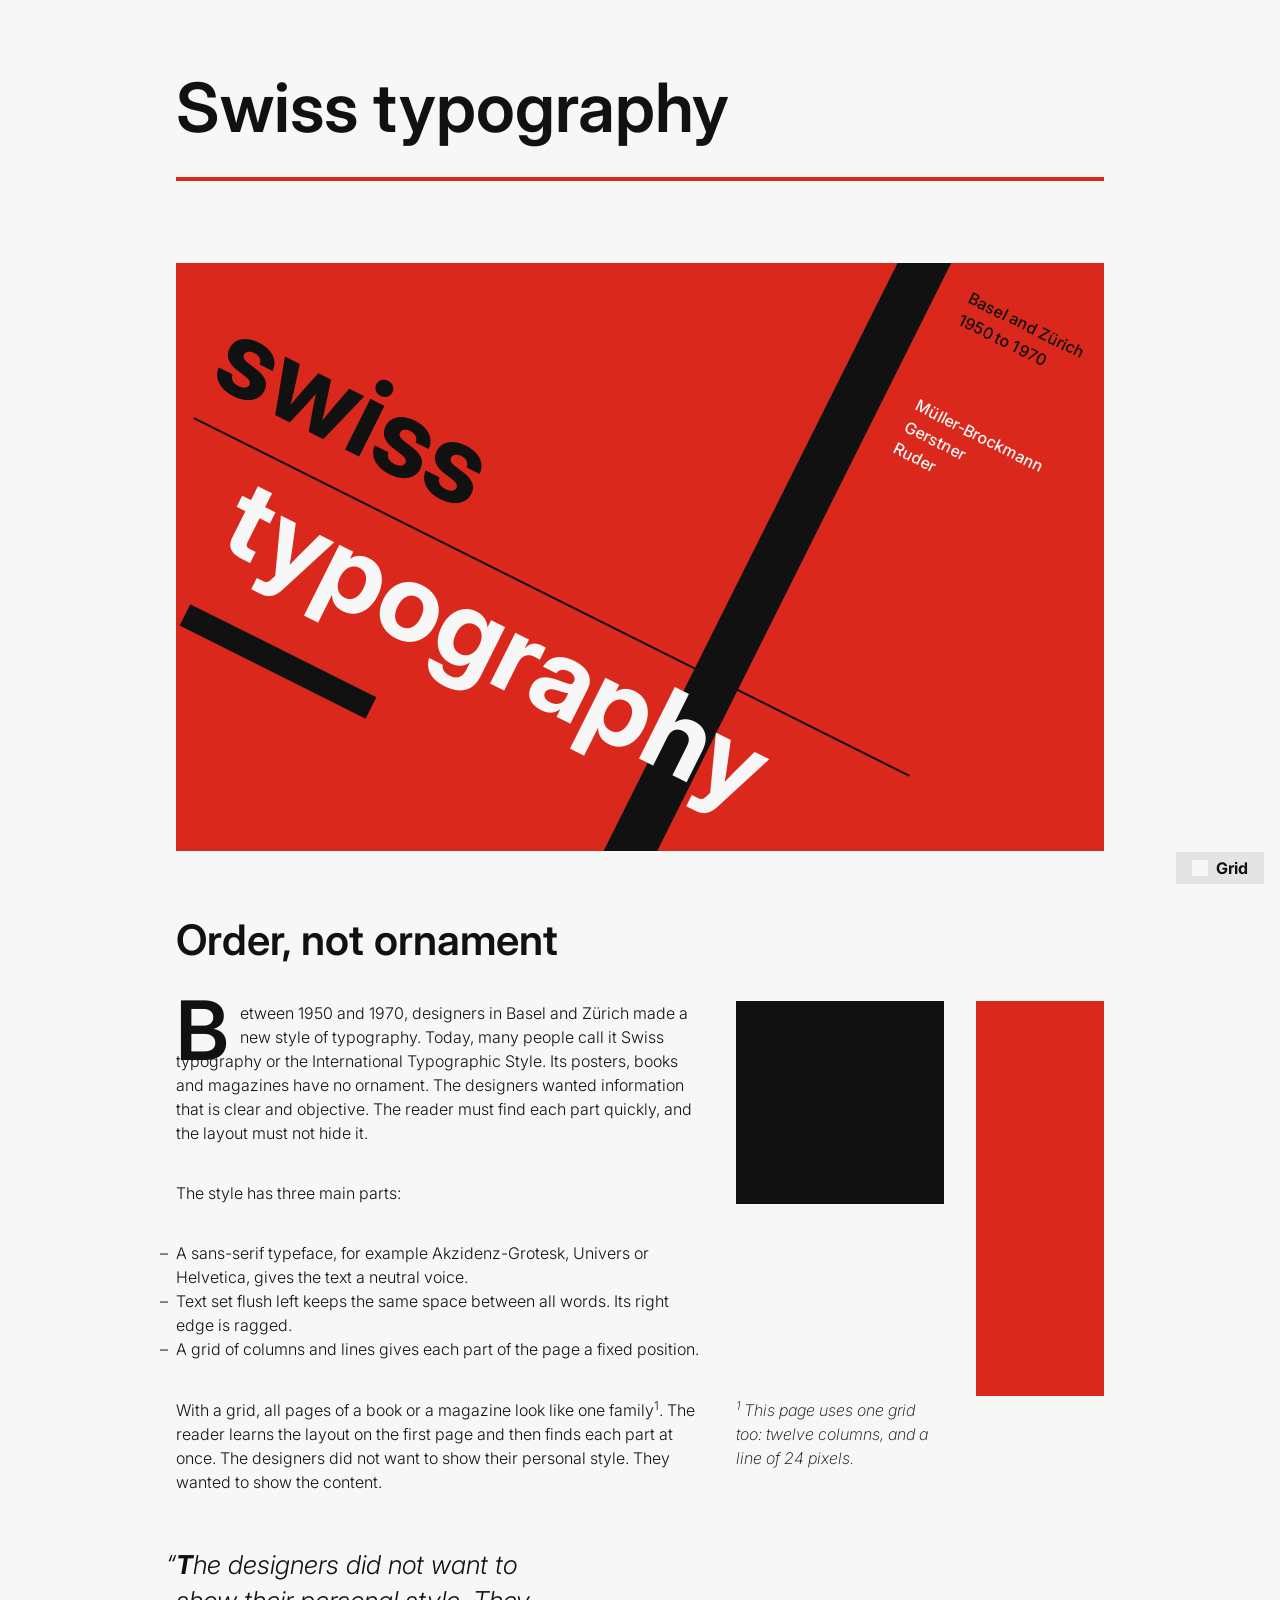
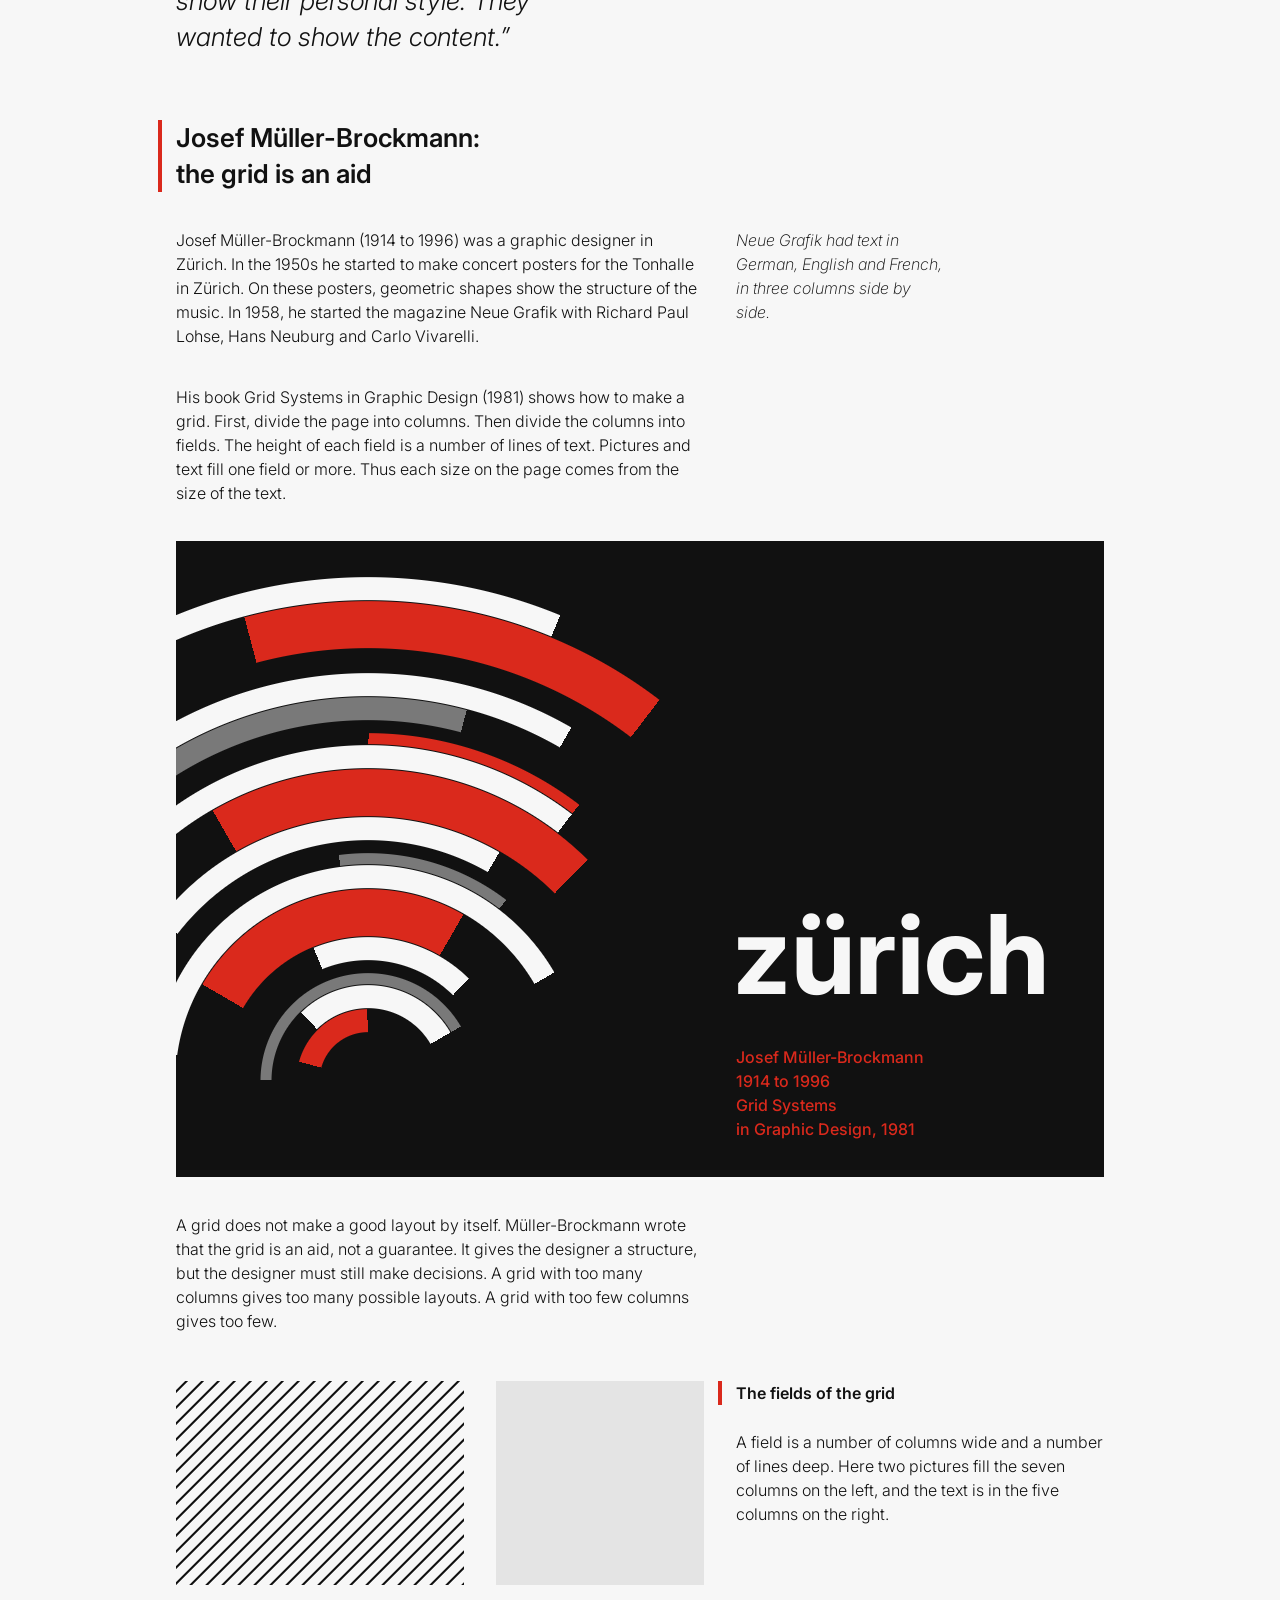
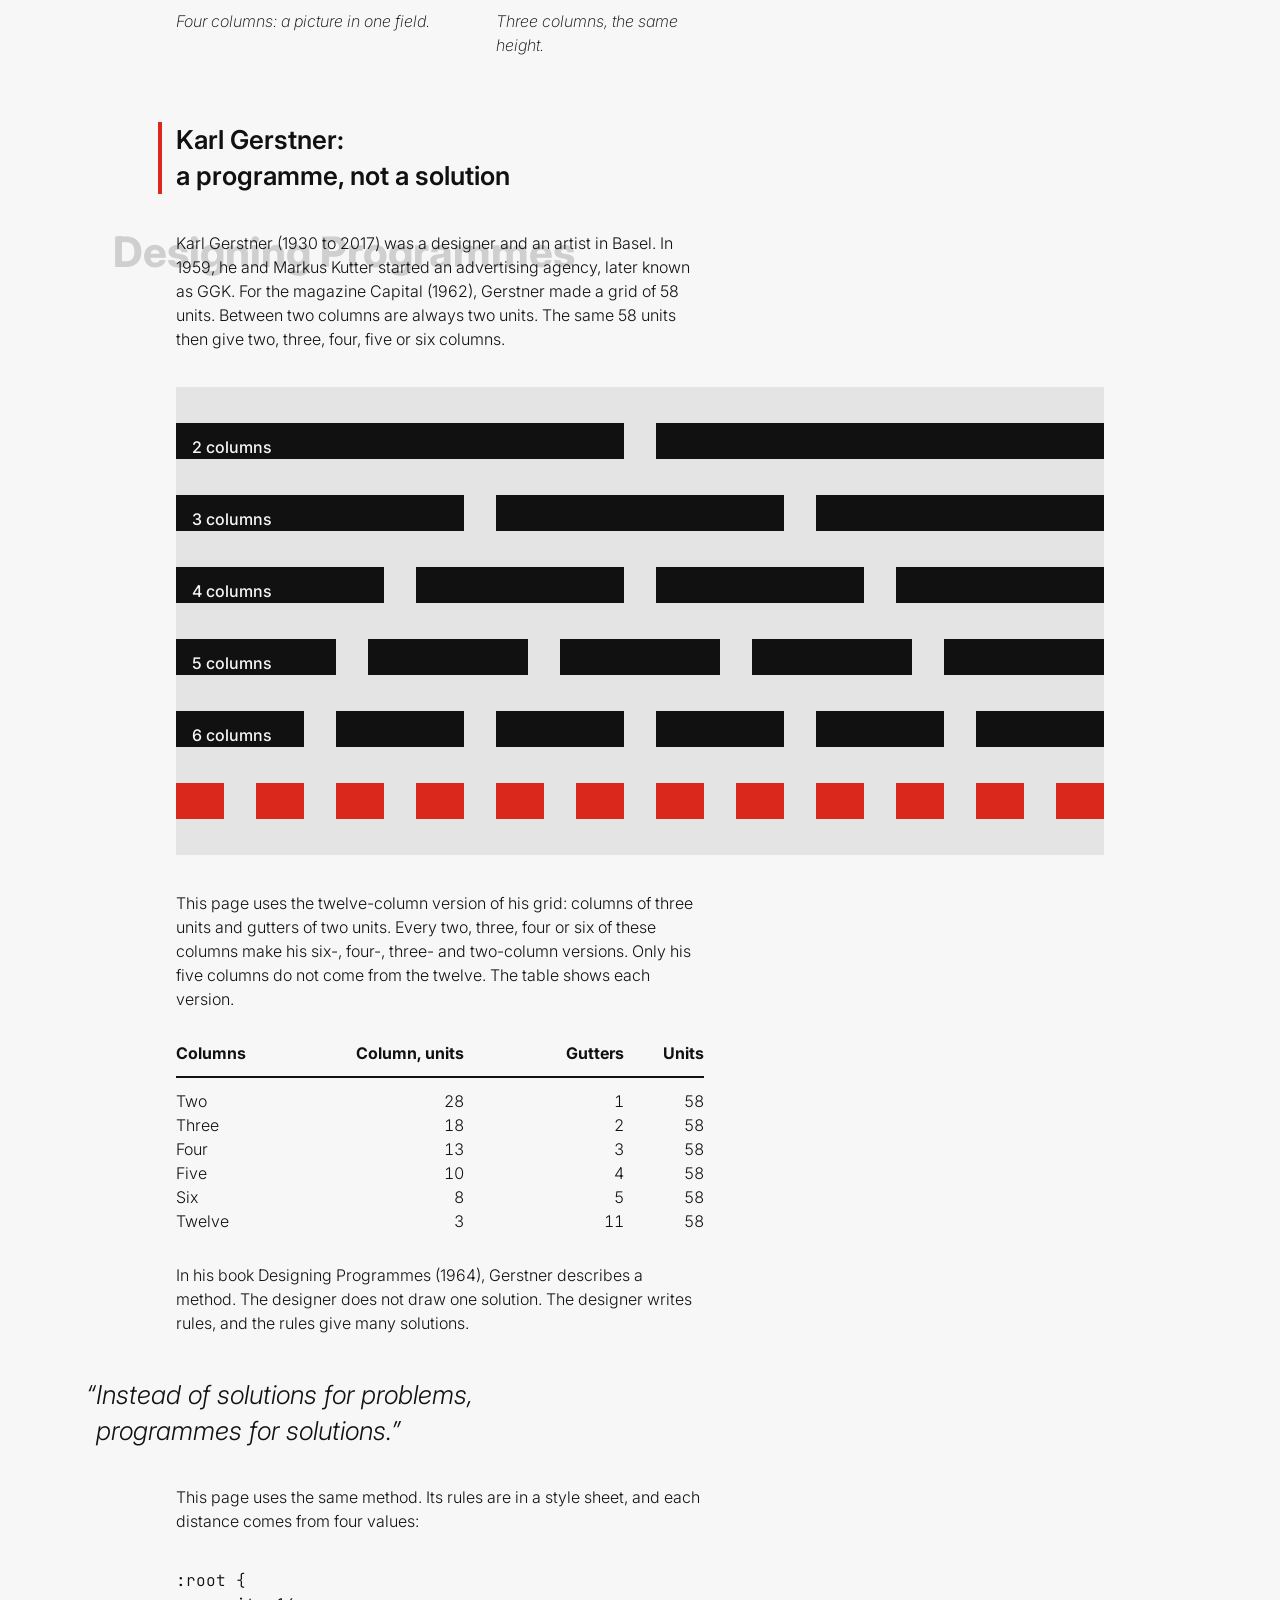
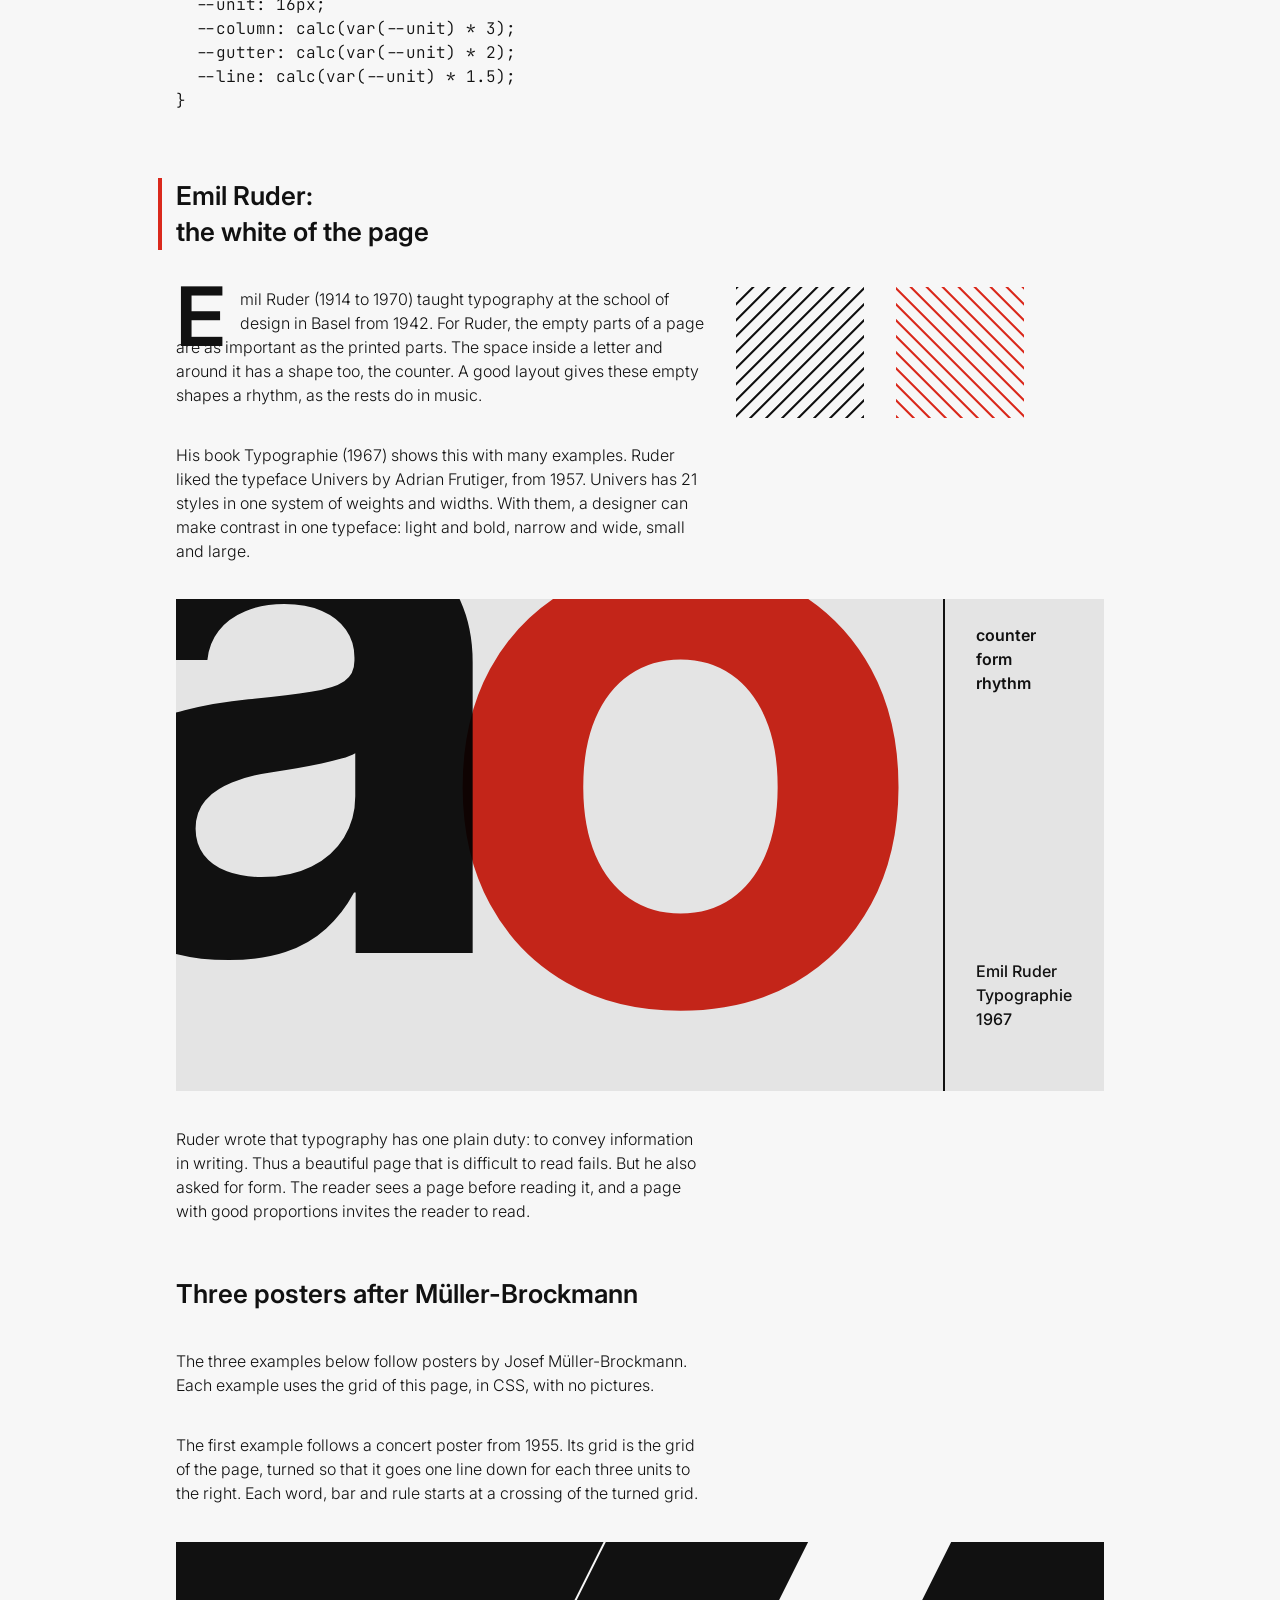
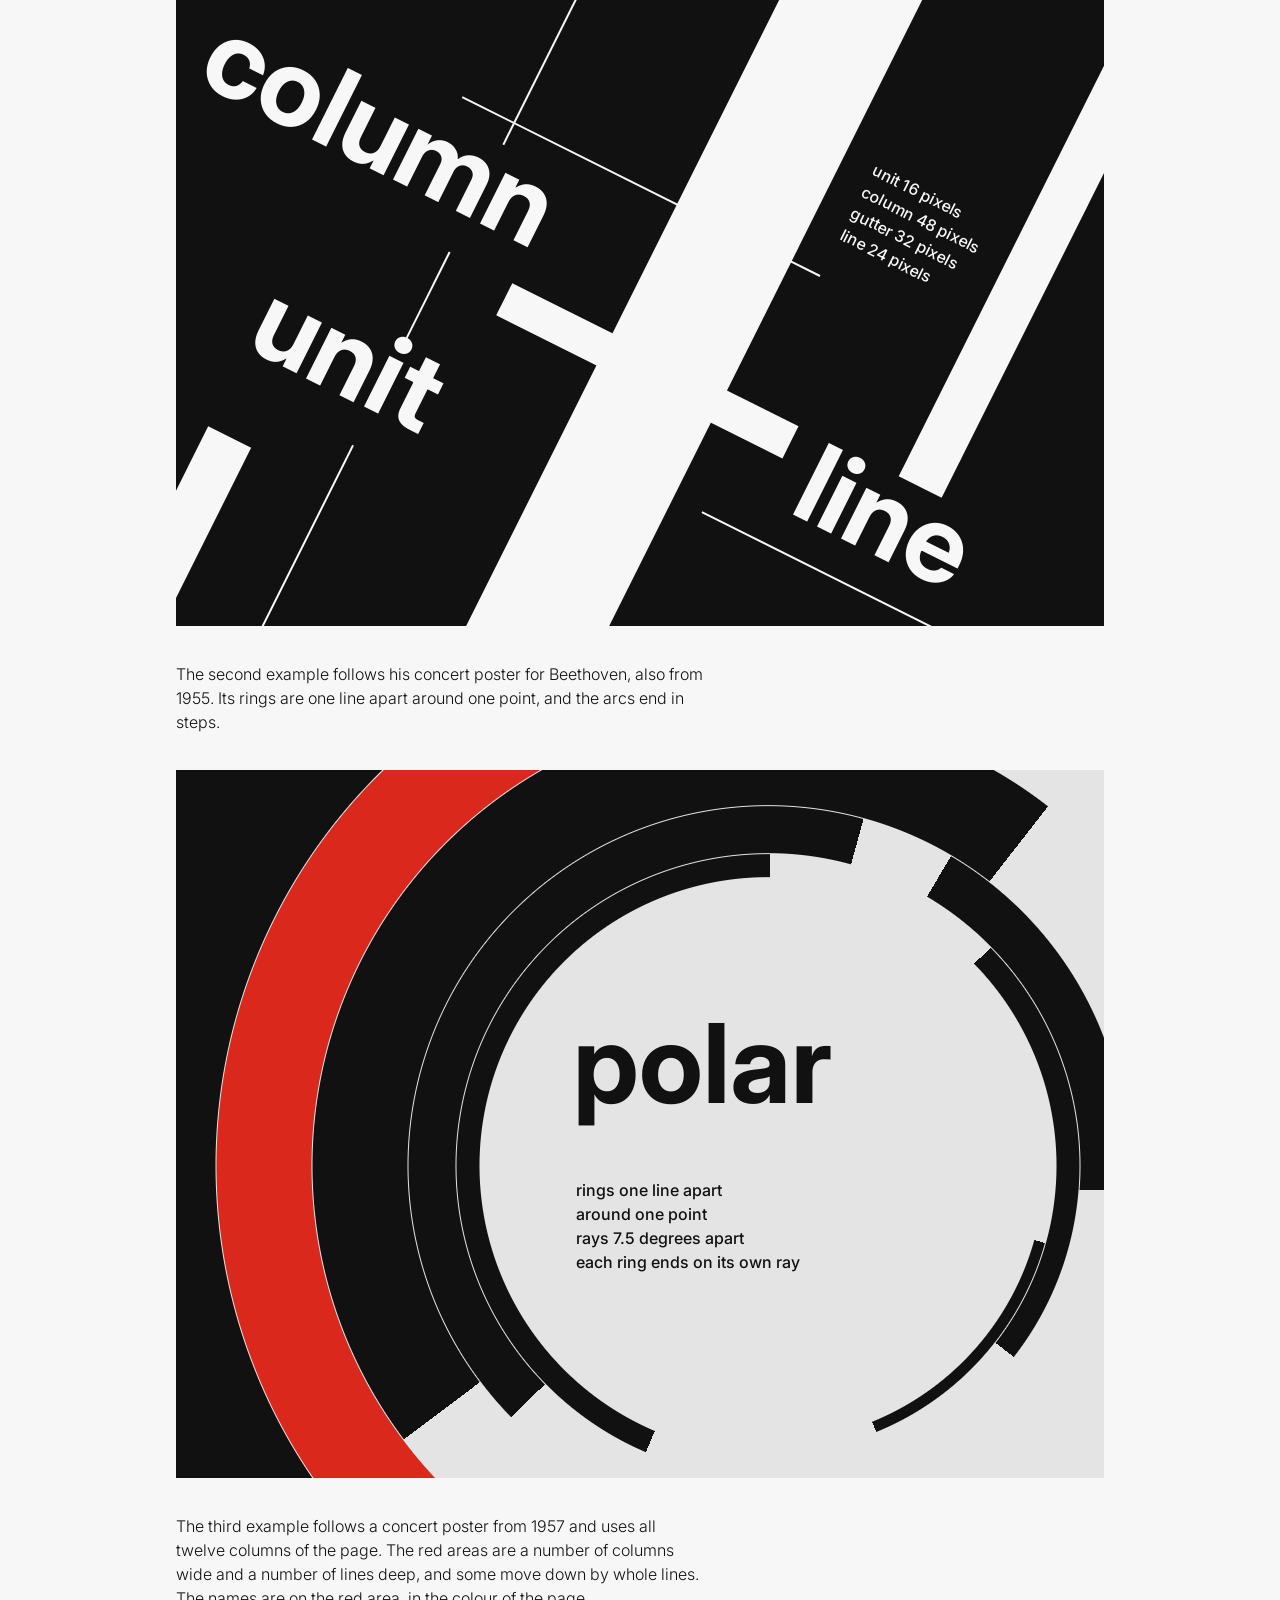
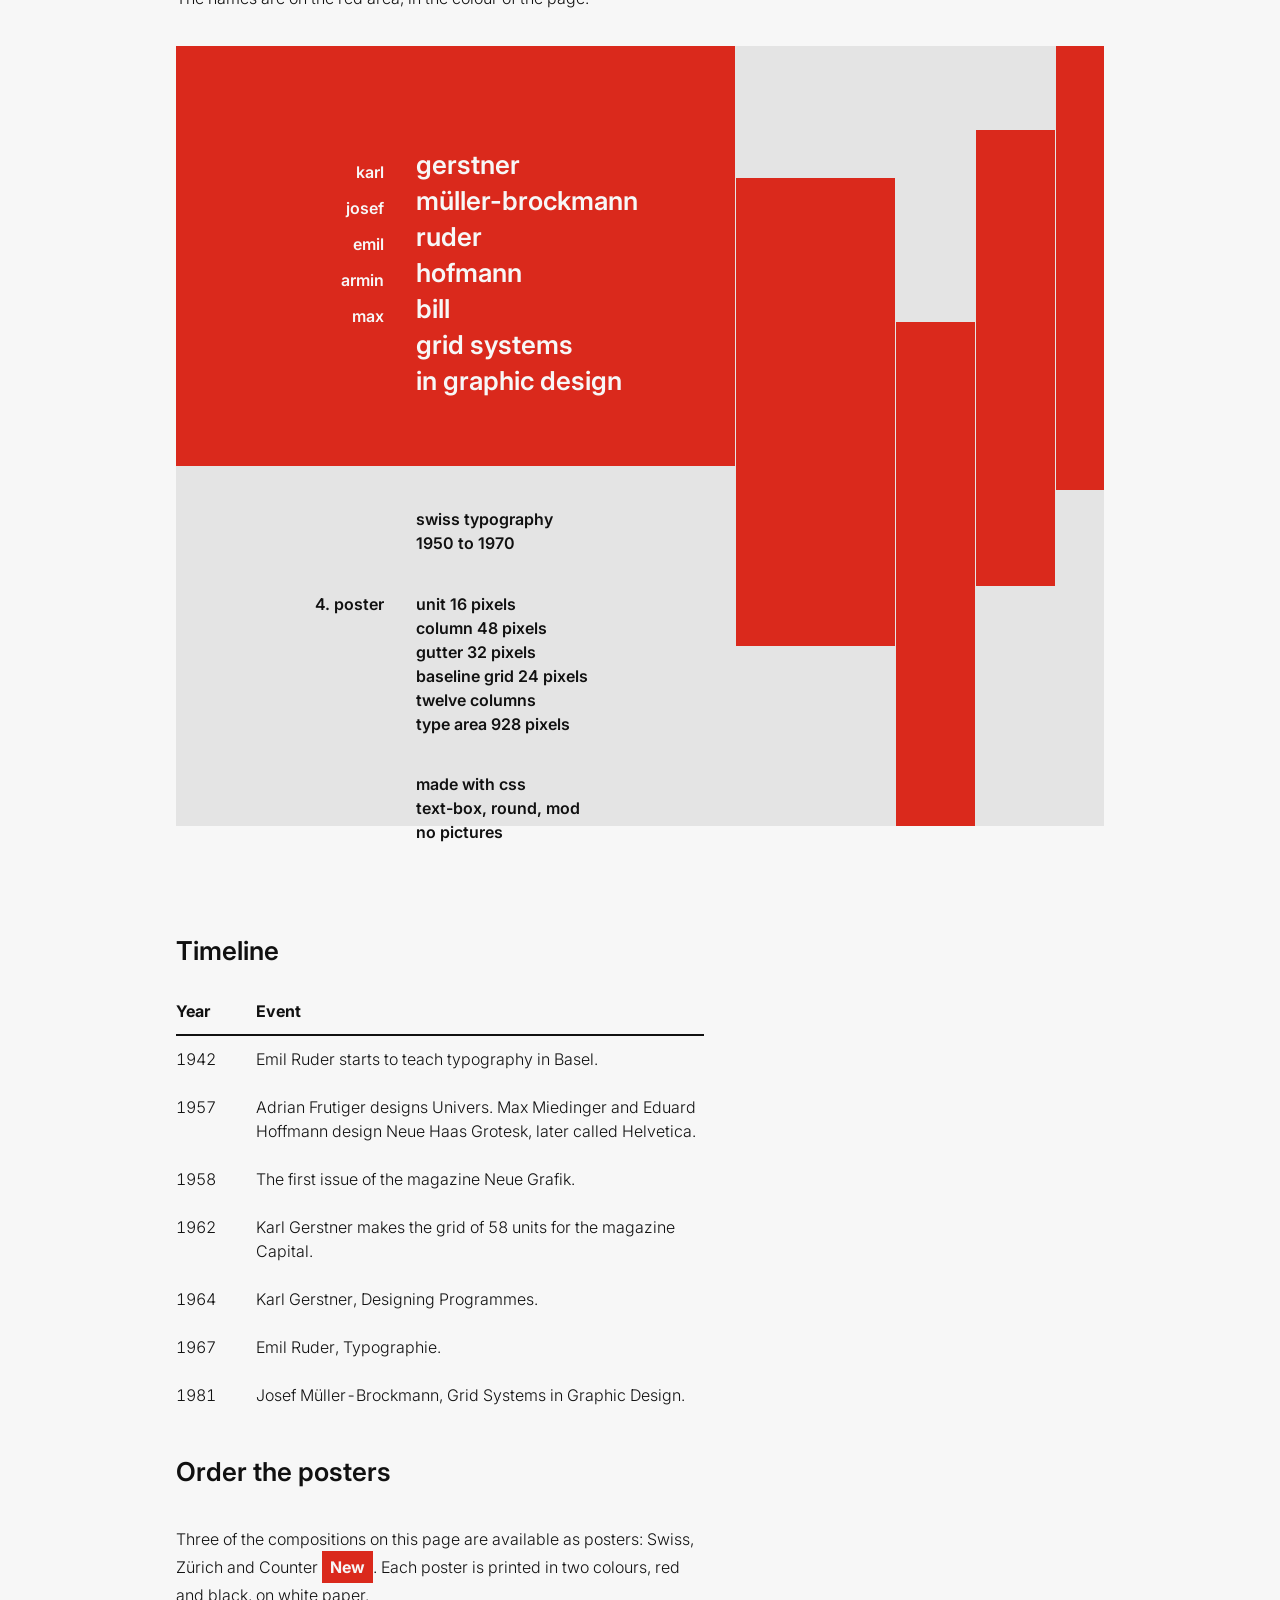
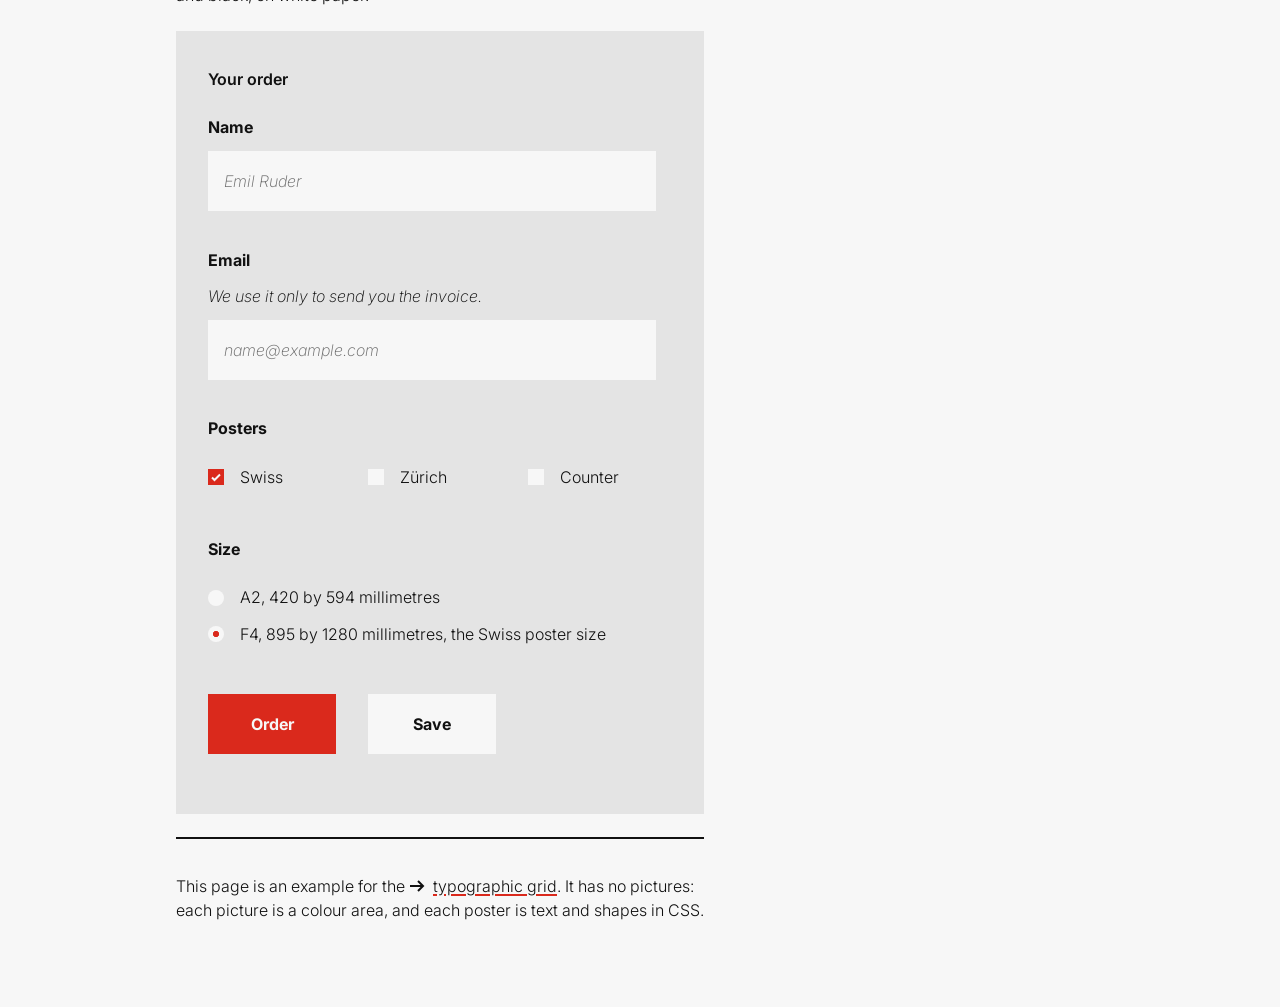
==== commit 516294f8: "Showcase menu: on twelve columns a row of links; on fewer, "Menu" set right on the title's baseline " ====
--- a/index.html
+++ b/index.html
@@ -15,15 +15,18 @@
 
 <!-- A showcase: the grid as a web page about the people who made it. Only the library's classes; no CSS of its own. -->
 <main class="type-area">
-  <p class="heading page-title size-phi-3 ratio-3-5 col-start-1 col-span-12 size-down-on-4">Swiss typography</p>
-  <p class="paragraph col-span-12 weight-semibold">
-    <a href="#style">The style</a>&emsp;
-    <a href="#mueller-brockmann">Müller-Brockmann</a>&emsp;
-    <a href="#gerstner">Gerstner</a>&emsp;
-    <a href="#ruder">Ruder</a>&emsp;
-    <a href="#timeline">Timeline</a>&emsp;
-    <a href="#order"><span class="icon icon-arrow-down">Posters</span></a>
-  </p>
+  <p class="heading page-title size-phi-3 ratio-3-5 col-start-1 col-span-12 size-phi-1-on-5 size-down-on-4">Swiss typography</p>
+  <nav class="menu col-span-12 weight-semibold" aria-label="Sections">
+    <details>
+      <summary><span class="icon icon-plus icon-after">Menu</span></summary>
+      <a href="#style">The style</a>
+      <a href="#mueller-brockmann">Müller-Brockmann</a>
+      <a href="#gerstner">Gerstner</a>
+      <a href="#ruder">Ruder</a>
+      <a href="#timeline">Timeline</a>
+      <a href="#after-mueller-brockmann"><span class="icon icon-arrow-down icon-after">Posters</span></a>
+    </details>
+  </nav>
 
   <!-- opener: the grid turned, a line down for every three units across -->
   <figure class="figure col-span-12 fill-red" style="--depth: 24">
@@ -40,10 +43,10 @@
 
   <h1 class="heading size-phi-2 ratio-3-5" id="style">Order, not ornament</h1>
   <p class="paragraph"><span class="dropcap">B</span>etween 1950 and 1970, designers in Basel and Zürich made a new style of typography. Today, many people call it Swiss typography or the International Typographic Style. Its posters, books and magazines have no ornament. The designers wanted information that is clear and objective. The reader must find each part quickly, and the layout must not hide it.</p>
-  <figure class="figure figure-side figure-hanging col-start-8 col-span-3 aspect-1-1 fill-ink">
-    <div class="figure-image"></div>
-  </figure>
-  <figure class="figure figure-side figure-hanging col-start-11 col-span-2 aspect-1-3 fill-red">
+  <figure class="figure figure-side figure-hanging col-start-8 col-span-3 aspect-1-1 fill-ink hide-below-12">
+    <div class="figure-image"></div>
+  </figure>
+  <figure class="figure figure-side figure-hanging col-start-11 col-span-2 aspect-1-3 fill-red hide-below-12">
     <div class="figure-image"></div>
   </figure>
   <p class="paragraph">The style has three main parts:</p>
--- a/typographic-grid/grid.css
+++ b/typographic-grid/grid.css
@@ -196,6 +196,33 @@
 .fill-red a,
 .fill-ink a { --link-line: currentColor; }
 .fill-red a { --link-hover: var(--color-ink); }
+/* A menu, a site's navigation (a nav holding a details element, its summary "Menu", the links after it): on twelve columns
+   the links in one row, an em space apart, the summary not shown; on fewer, where the row no longer fits,
+   one line "Menu" with a plus, and tapped, the links below it, one a line, the plus turned to a cross.
+   Trimmed as a paragraph is, from the first capitals to the last baseline, so open or closed every baseline is a grid
+   line; it takes a paragraph's place and margins. No script: the details element opens and closes itself. */
+.menu {
+  grid-column: var(--col-start, 1) / span var(--col-span, var(--text-span));
+  align-self: start;
+  margin: 0 0 var(--paragraph-margin);
+  text-box: trim-both cap alphabetic;
+}
+.menu summary {
+  display: none;
+  cursor: pointer;
+  /* no marker: the plus is the mark */
+  list-style: none;
+}
+.menu summary::-webkit-details-marker { display: none; }
+.menu summary:hover { color: var(--color-rule); }
+.menu summary:focus-visible {
+  outline: round(nearest, calc(var(--unit) / 8), 1px) solid var(--color-rule);
+  outline-offset: round(nearest, calc(var(--unit) / 8), 1px);
+}
+/* the source's space between two links, and an em space more */
+.menu a:not(:last-child) { margin-right: 1em; }
+/* shown closed too: the row is the menu on twelve columns */
+.menu details::details-content { content-visibility: visible; }
 
 /* Code: a monospace font, its cap height Inter's (both near 0.73 of the size), so at the text's size and weight
    its capitals and baseline are the text's. In a line of text it takes no height of its own (its taller ascent
@@ -223,18 +250,22 @@
 /* An icon: a unit square, as large as the text, centred on the capitals as a checkbox is, so a line keeps its height;
    drawn on a grid of 16 in the unit, its strokes 2 of 16, an eighth of a unit as a thin rule; in the text's colour,
    so it follows a link's hover; an en space (half the unit) before the word after it.
-   The class wraps that word and draws the icon in front of it: no line break between the two. */
+   The class wraps that word and draws the icon in front of it: no line break between the two;
+   with icon-after, behind it, for words set right, so the icon is the edge they end on. */
 .icon { white-space: nowrap; }
-.icon::before {
+.icon::before,
+.icon.icon-after::after {
   content: "";
   display: inline-block;
   width: var(--unit);
   height: var(--unit);
-  margin-right: calc(var(--unit) / 2);
   vertical-align: calc(var(--body-cap) / 2 - var(--unit) / 2);
   background-color: currentColor;
   mask: var(--icon) center / contain no-repeat;
 }
+.icon::before { margin-right: calc(var(--unit) / 2); }
+.icon.icon-after::before { content: none; }
+.icon.icon-after::after { margin-left: calc(var(--unit) / 2); }
 .icon-arrow-right { --icon: url("data:image/svg+xml,%3Csvg xmlns='http://www.w3.org/2000/svg' viewBox='0 0 16 16' fill='none' stroke='black' stroke-width='2'%3E%3Cpath d='M1 8H14M9 3l5 5-5 5'/%3E%3C/svg%3E"); }
 .icon-arrow-down { --icon: url("data:image/svg+xml,%3Csvg xmlns='http://www.w3.org/2000/svg' viewBox='0 0 16 16' fill='none' stroke='black' stroke-width='2'%3E%3Cpath d='M8 1V14M3 9l5 5 5-5'/%3E%3C/svg%3E"); }
 .icon-plus { --icon: url("data:image/svg+xml,%3Csvg xmlns='http://www.w3.org/2000/svg' viewBox='0 0 16 16' fill='none' stroke='black' stroke-width='2'%3E%3Cpath d='M8 1V15M1 8H15'/%3E%3C/svg%3E"); }
@@ -1167,6 +1198,25 @@
     z-index: -1;
   }
   .hide-below-12 { display: none; }
+  /* the menu folded: "Menu" set right on the title's last baseline (its trimmed bottom edge), tied to it by an anchor,
+     so it takes no row of its own and the row after the title starts as if there were no menu; open, the links fill
+     that row, one a line, set right, as a paragraph would sit there, and push what follows down by whole lines.
+     Each line as wide as its words, so a tap and the focus outline are on the words */
+  .page-title { anchor-name: --page-title; }
+  .menu:not(:has(details[open])) { margin-bottom: 0; }
+  .menu summary {
+    display: block;
+    position: absolute;
+    position-anchor: --page-title;
+    bottom: anchor(bottom);
+    right: anchor(right);
+    text-box: trim-both cap alphabetic;
+  }
+  .menu a,
+  .menu a:not(:last-child) { display: block; width: fit-content; margin: 0 0 0 auto; }
+  .menu details:not([open])::details-content { content-visibility: hidden; }
+  .menu details[open] > summary .icon::before,
+  .menu details[open] > summary .icon::after { rotate: 45deg; }
   /* two text columns on 7 columns and fewer: a narrow-col-1 class in the first column, narrow-col-rest from the second to the edge */
   .narrow-col-1 { grid-column: 1 / span 1; }
   .narrow-col-rest { grid-column: 2 / -1; }
@@ -1241,6 +1291,11 @@
     border: round(nearest, calc(var(--unit) / 8), 1px) dashed var(--outline-color, var(--fill, var(--color-tint)));
   }
 }
+/* on 5 columns only: a heading at φ (26px) where its size is too wide there, a size-phi-1-on-5 class,
+   as a φ³ title that would run under a menu on its line: at φ² it still fills the line */
+@media (432px <= width < 592px) {
+  .size-phi-1-on-5 { --heading-ratio: 1.618; }
+}
 
 /* 4 columns, below 432px: down to 320px, with a page margin of a unit */
 @media (width < 432px) {
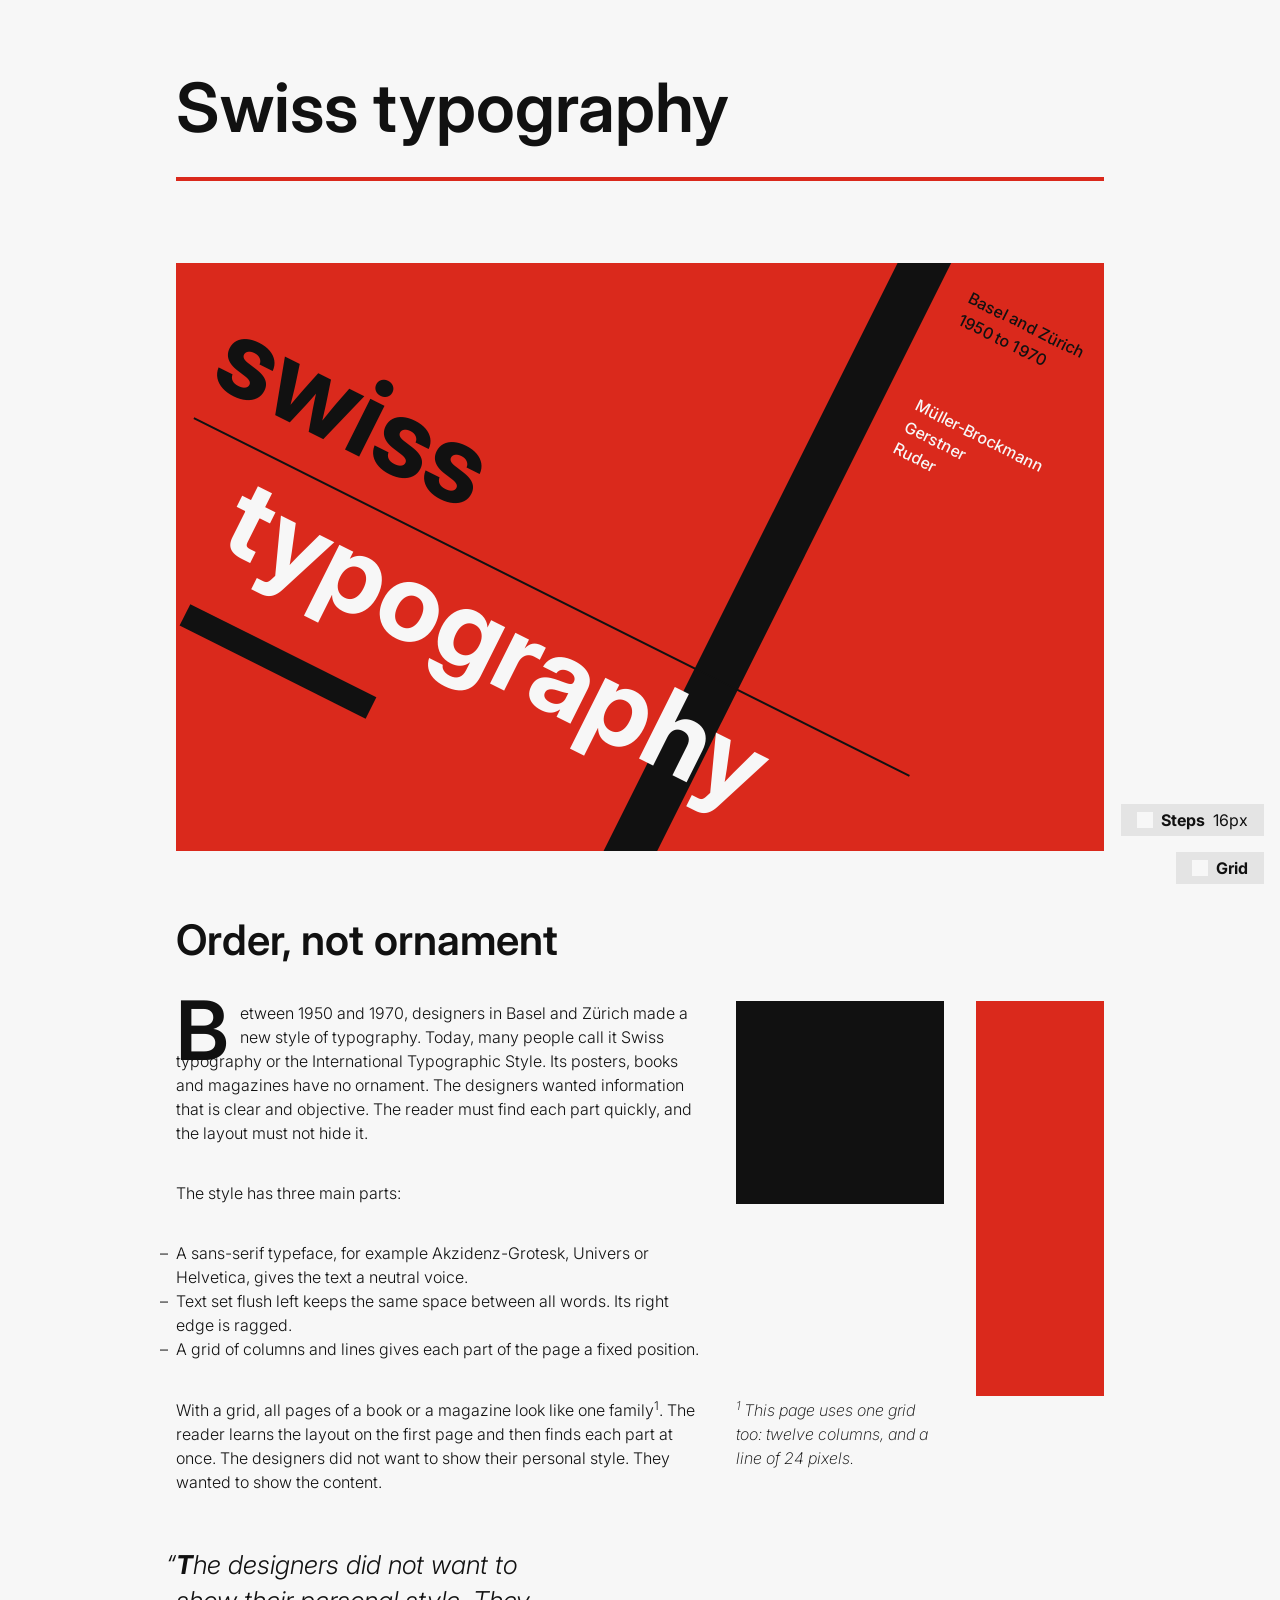
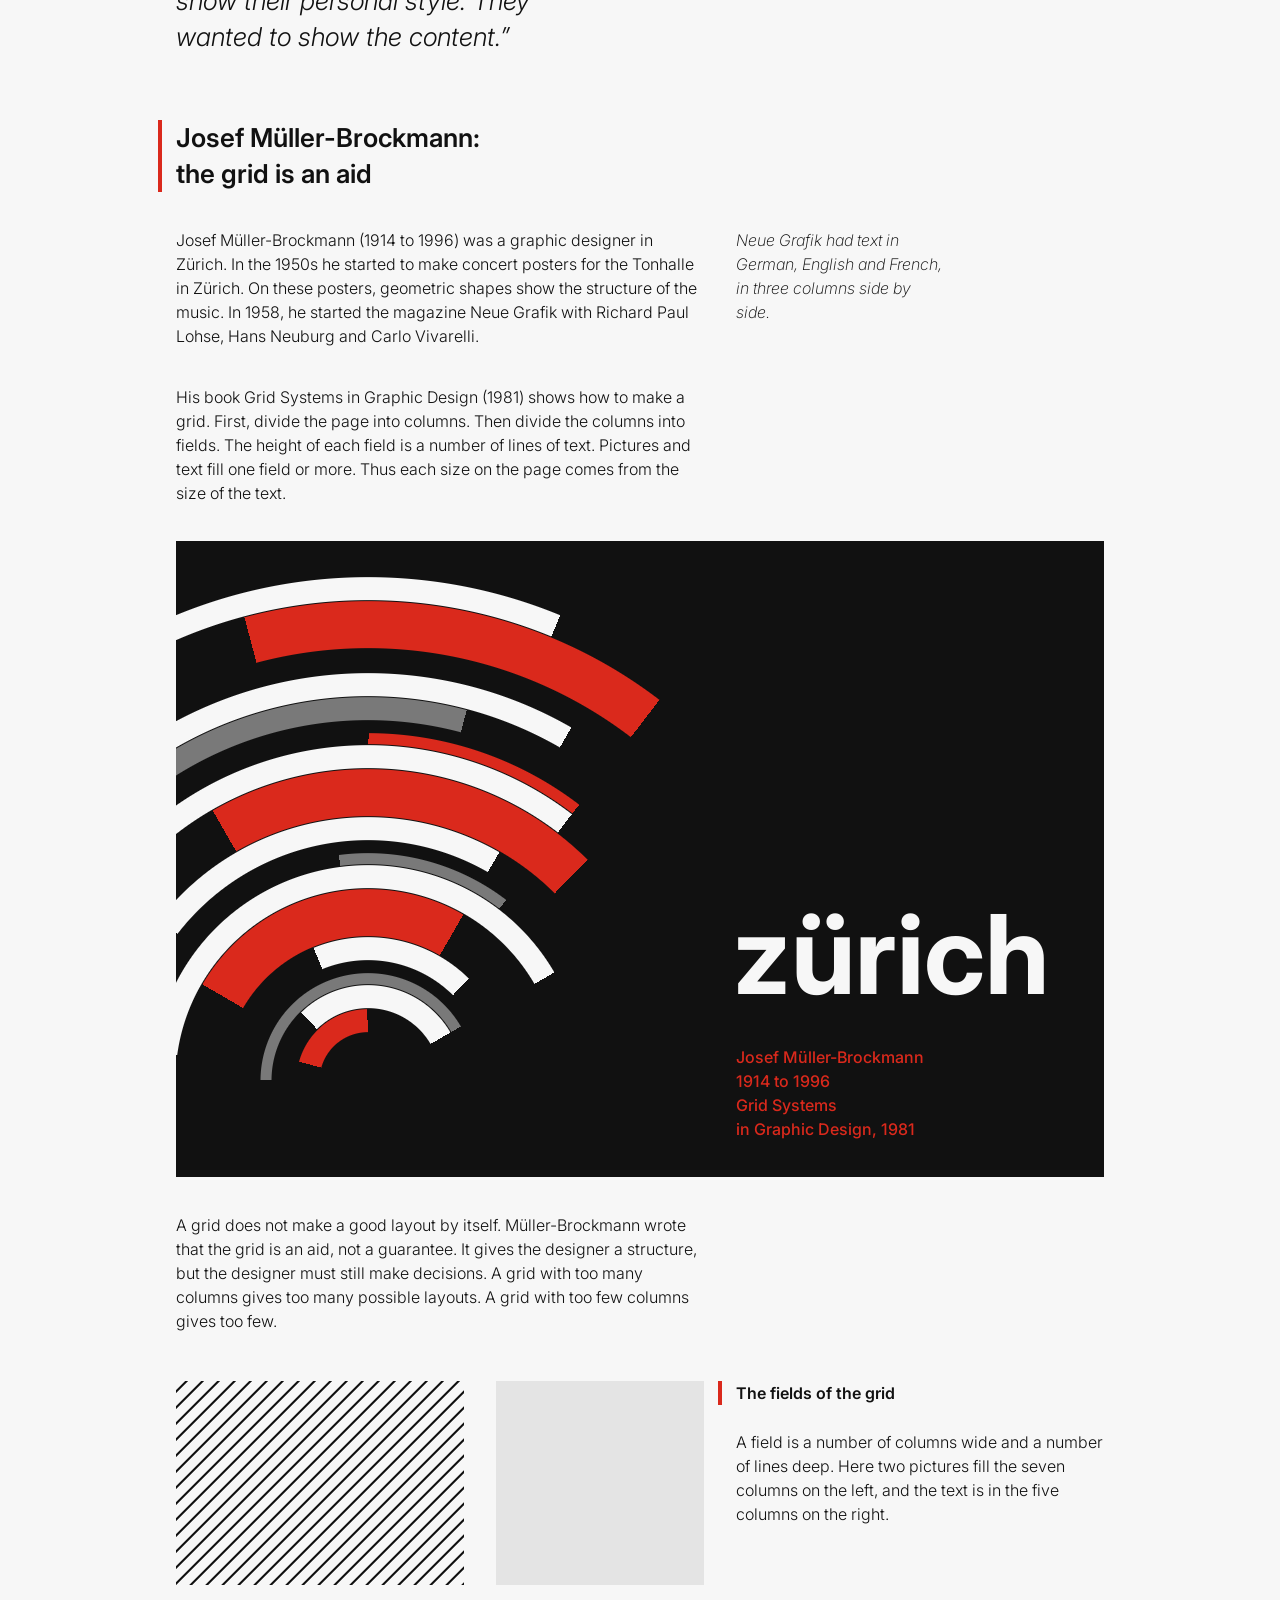
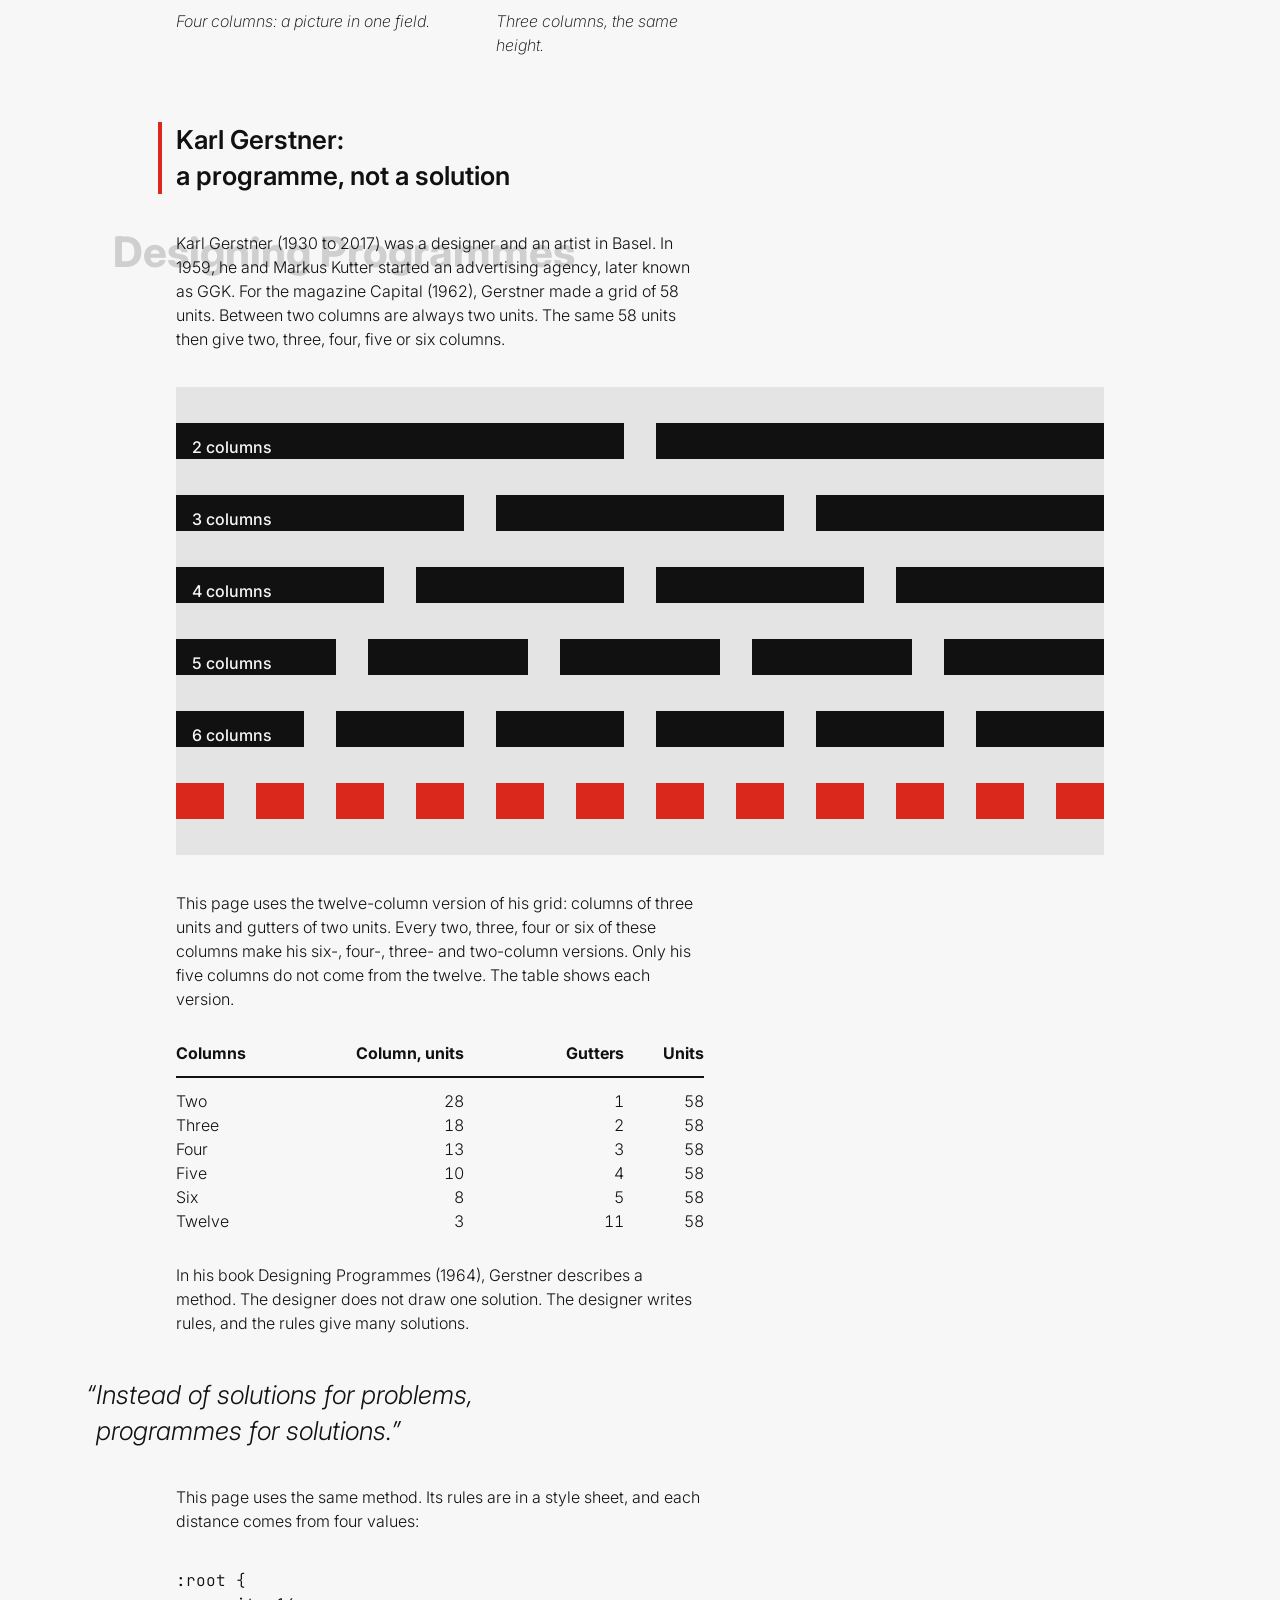
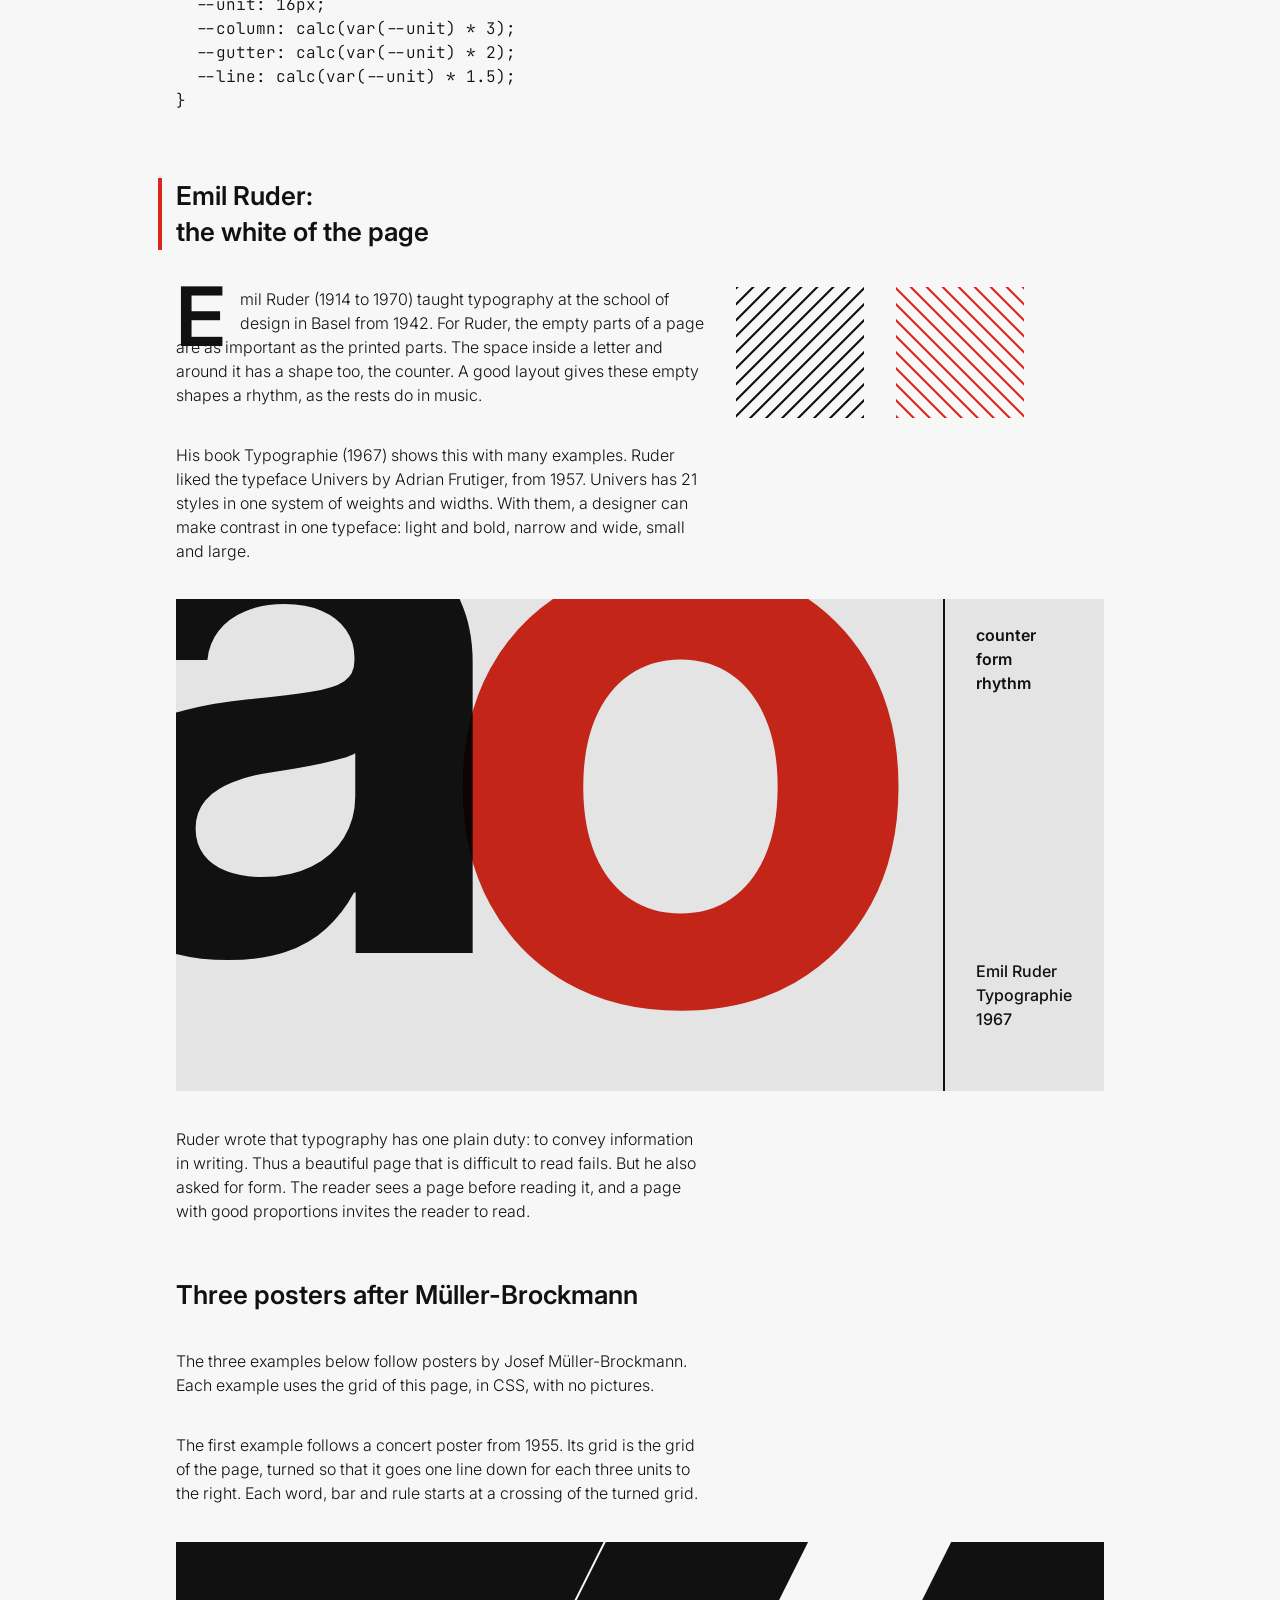
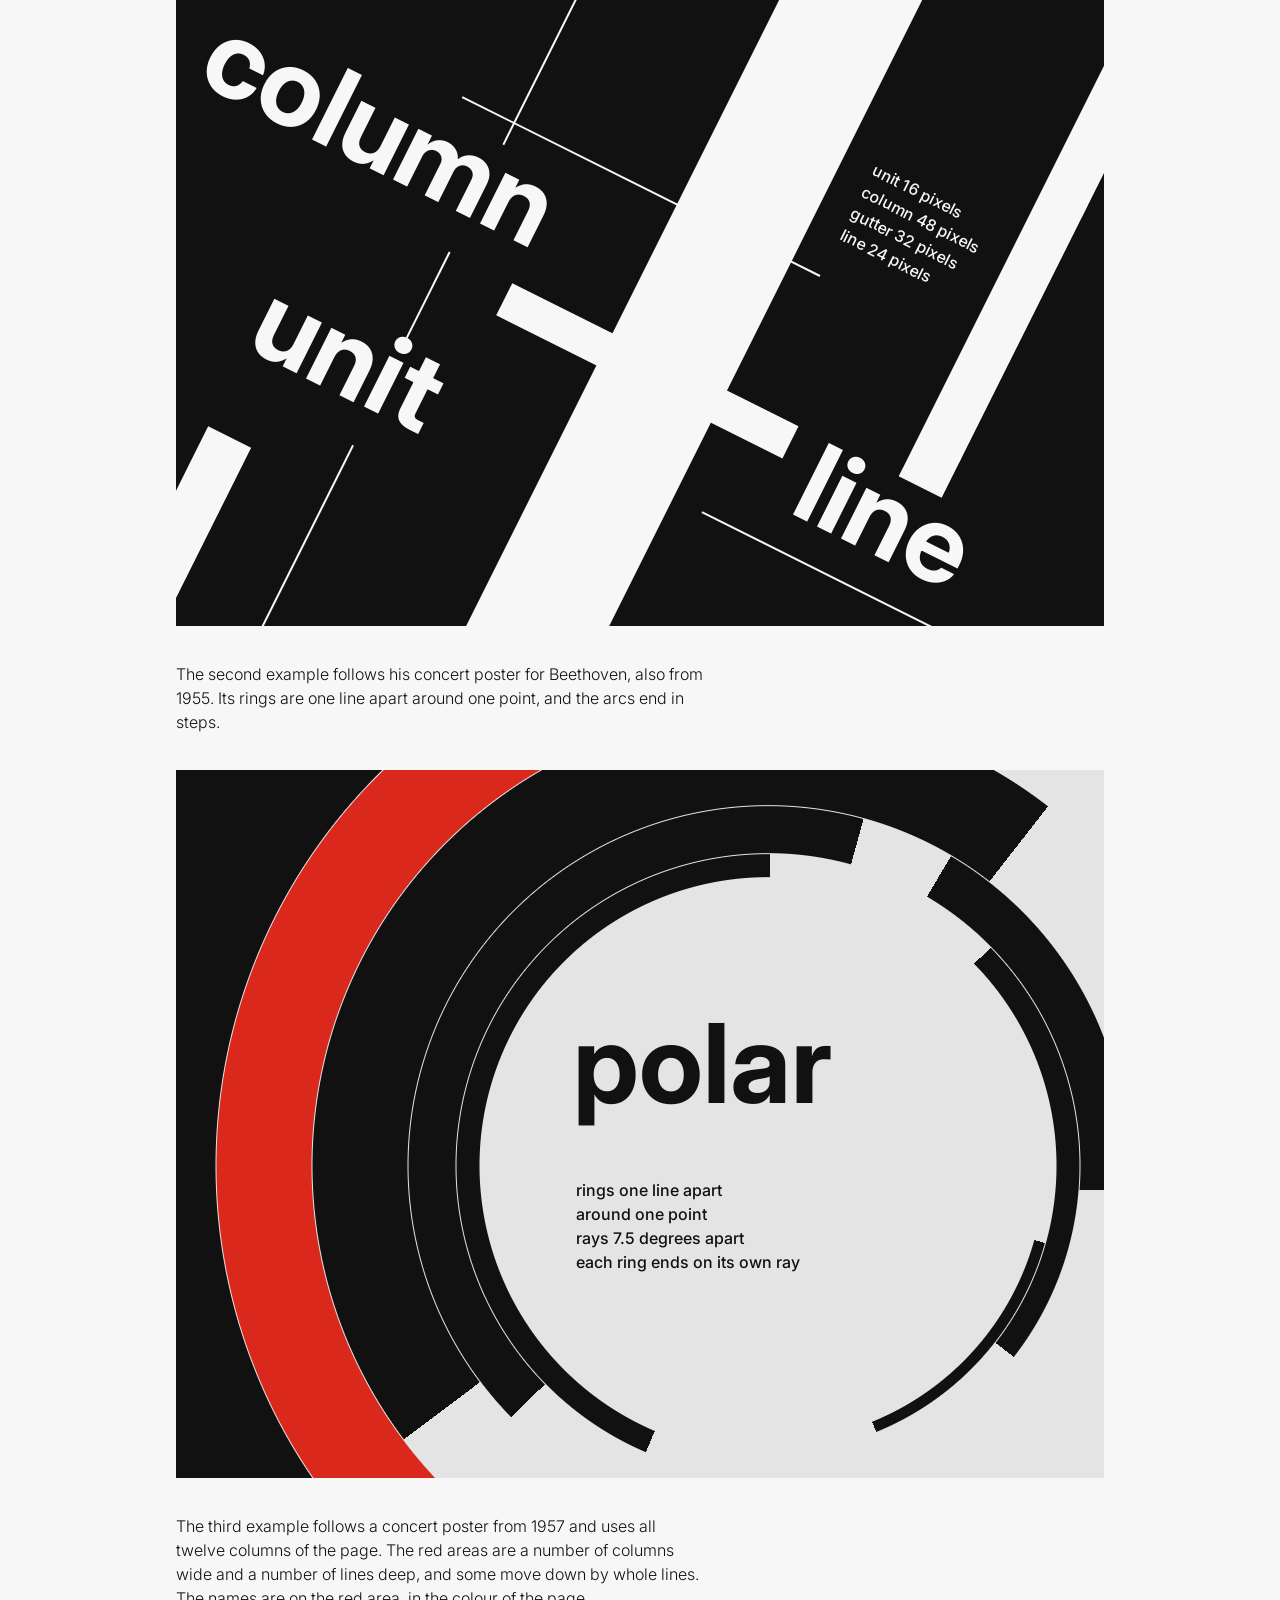
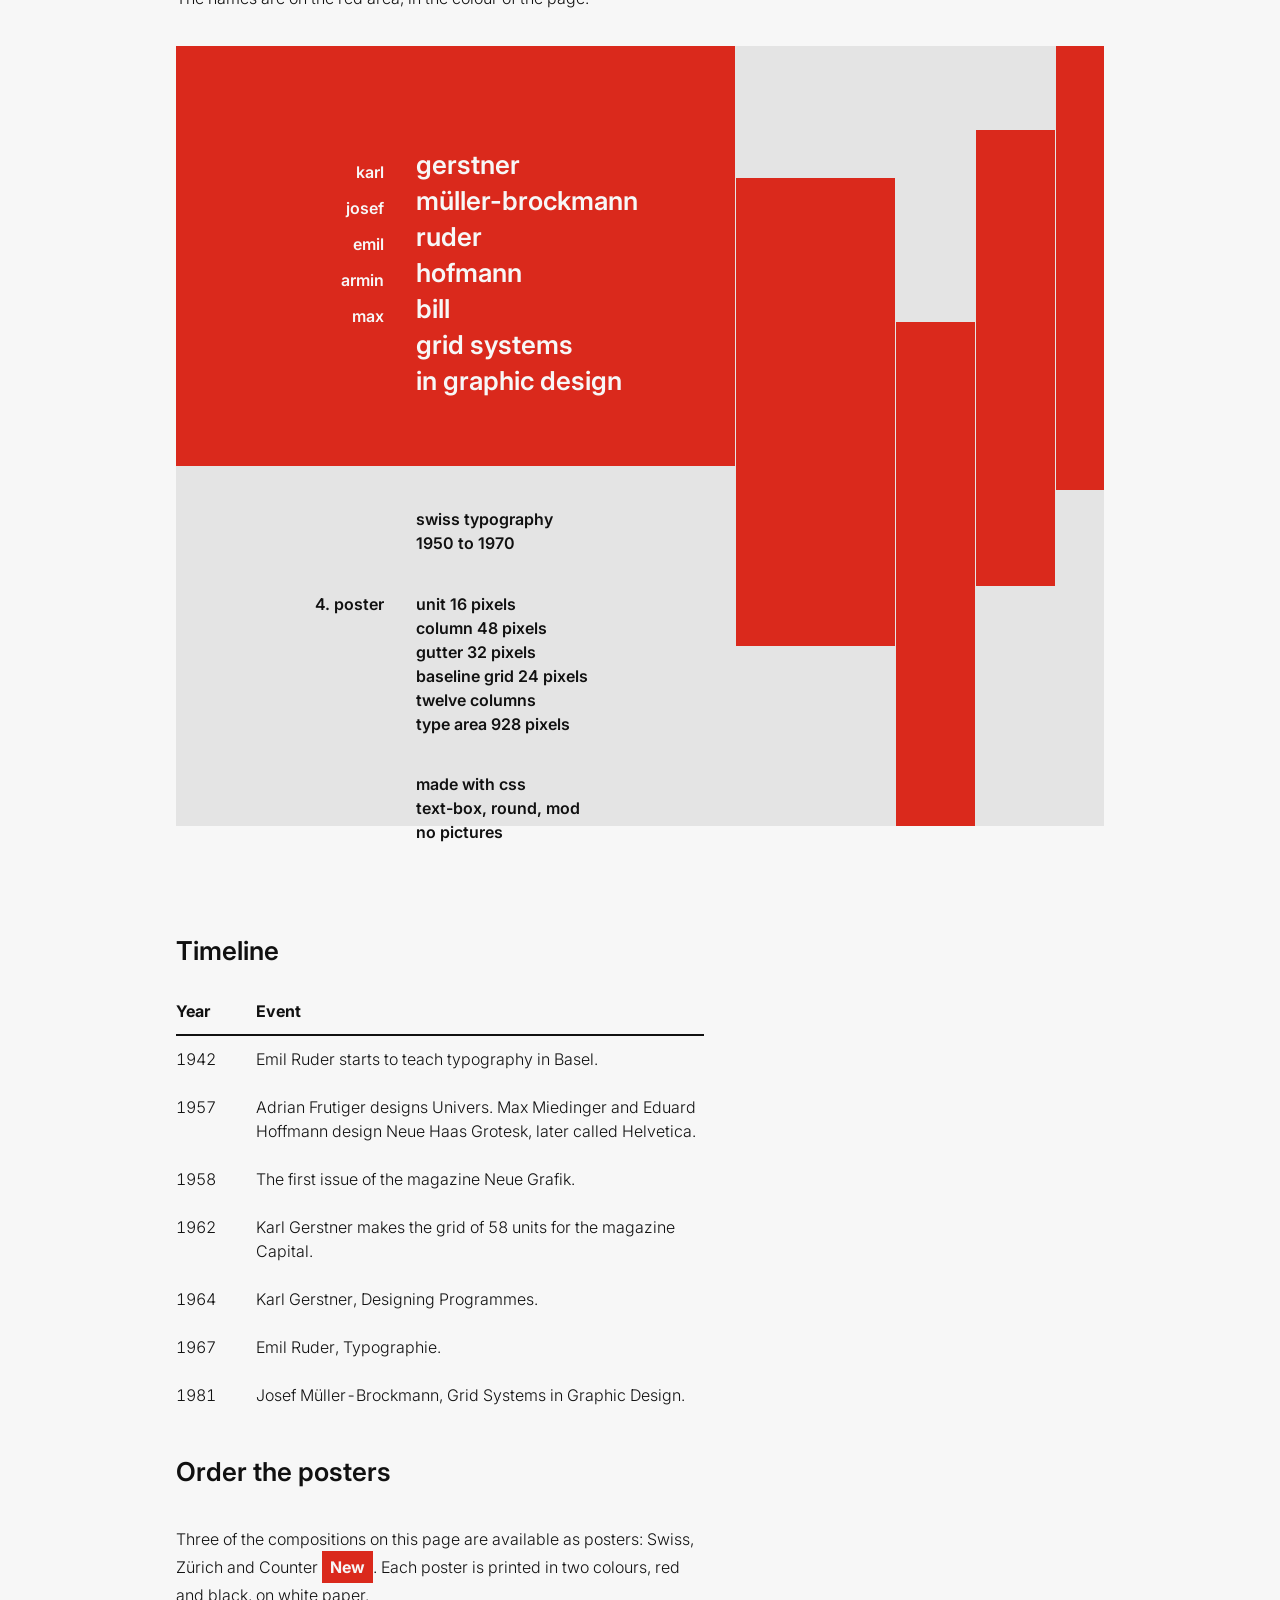
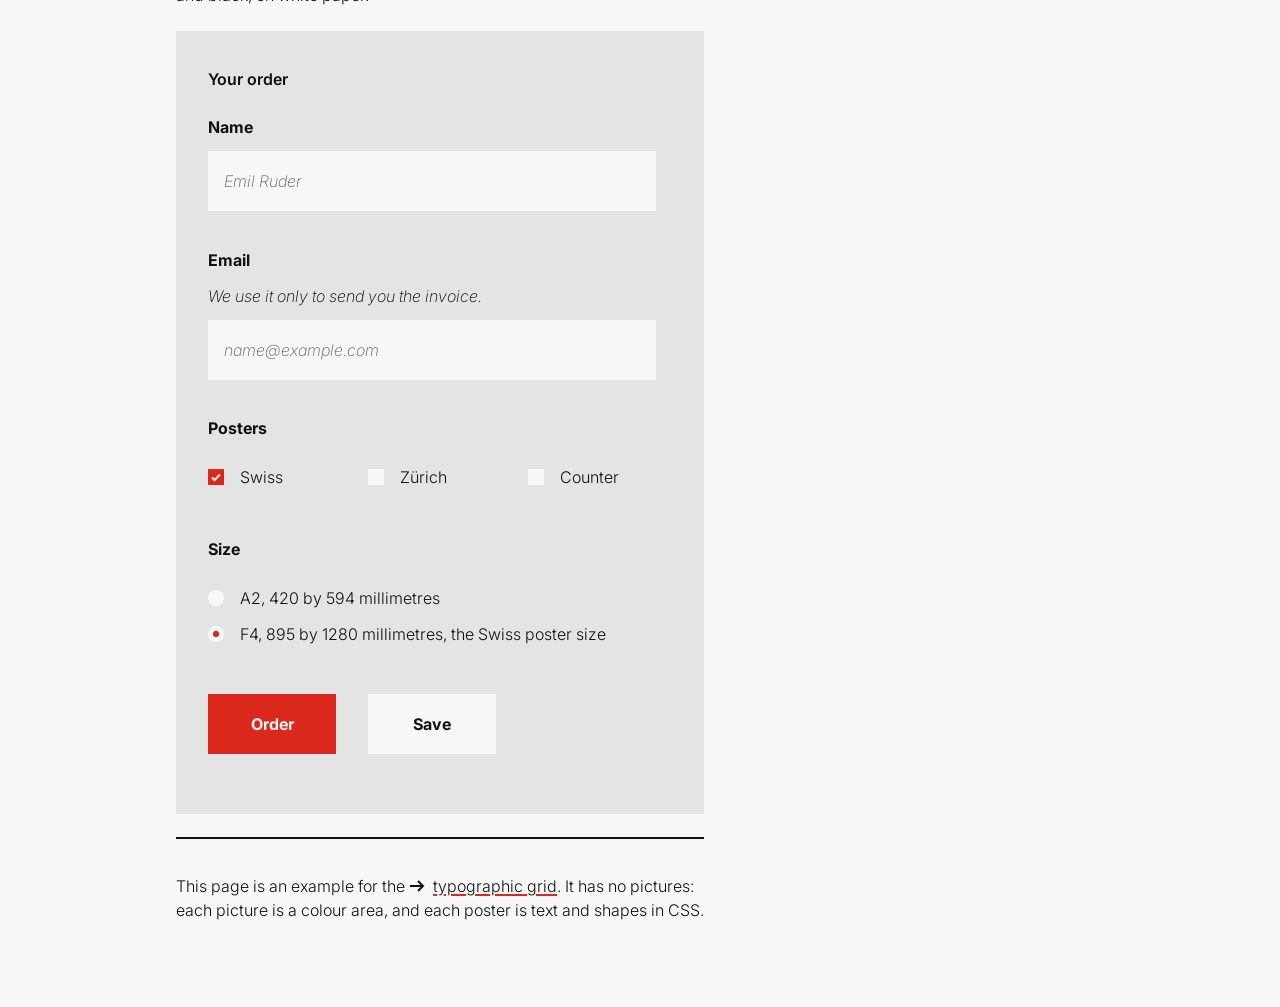
==== commit c65b607a: "Text steps in the library: 20px text from a 1240px window, 24px from 1488px, switched on by a text-s" ====
--- a/index.html
+++ b/index.html
@@ -337,6 +337,7 @@
   <p class="paragraph">This page is an example for the <a href="reference.html"><span class="icon icon-arrow-right">typographic</span> grid</a>. It has no pictures: each picture is a colour area, and each poster is text and shapes in CSS.</p>
 </main>
 
+<label class="steps-toggle"><input class="choice-input" type="checkbox">Steps</label>
 <label class="grid-toggle"><input class="choice-input" type="checkbox">Grid</label>
 
 <script src="typographic-grid/grid.js"></script>
--- a/typographic-grid/grid.css
+++ b/typographic-grid/grid.css
@@ -24,19 +24,32 @@
   --heading-leading: 1;
   /* the step a heading's line height rounds to: half a baseline by default, or a line */
   --heading-step: calc(var(--line) / 2);
+  /* the room in the page margin for what is pulled into it: half of what the type area leaves of the window (100vw, the
+     width a media query reads), in whole columns and gutters, so at any text size, not only the 16px the widths are for.
+     A pulled quote keeps a gutter before the window's edge; a stack needs none, nothing of it hangs past its column */
+  --pull-step: calc(var(--column) + var(--gutter));
+  --page-margin: calc((100vw - var(--columns) * var(--column) - (var(--columns) - 1) * var(--gutter)) / 2);
+  --quote-room: max(0px, round(down, calc(var(--page-margin) - var(--gutter)), var(--pull-step)));
+  --stack-room: max(0px, round(down, var(--page-margin), var(--pull-step)));
+  /* 1px where a stack's column fits, else 0px: a switch for the style queries below */
+  --stack-fits: clamp(0px, calc(var(--stack-room) * 1000), 1px);
   /* the colours are in theme.css */
 }
 
-/* registered, so a length set as 1cap is resolved where it's declared and inherited as px; the unit and the line too,
-   so a composition's own (from its width) reaches its overlay as pixels */
+/* registered, so a length set as 1cap is resolved where it's declared and inherited as px (the body's cap as 64 times
+   itself, see .type-area); the unit and the line too, so a composition's own (from its width) reaches its overlay as pixels */
 @property --unit { syntax: "<length>"; inherits: true; initial-value: 16px; }
 @property --line { syntax: "<length>"; inherits: true; initial-value: 24px; }
-@property --body-cap { syntax: "<length>"; inherits: true; initial-value: 0px; }
+@property --body-cap-64 { syntax: "<length>"; inherits: true; initial-value: 0px; }
 @property --rule-gap { syntax: "<length>"; inherits: true; initial-value: 0px; }
 @property --rule-lift { syntax: "<length>"; inherits: true; initial-value: 0px; }
 @property --rule-thickness { syntax: "<length>"; inherits: true; initial-value: 0px; }
 /* a heading's cap height, read by the script for figures beside it */
 @property --cap-height { syntax: "<length>"; inherits: false; initial-value: 0px; }
+/* the room in the page margin, resolved on the root, so every element reads the root's (a composition has its own unit) */
+@property --quote-room { syntax: "<length>"; inherits: true; initial-value: 0px; }
+@property --stack-room { syntax: "<length>"; inherits: true; initial-value: 0px; }
+@property --stack-fits { syntax: "<length>"; inherits: true; initial-value: 0px; }
 
 * { box-sizing: border-box; }
 
@@ -57,8 +70,12 @@
   font-size: calc(var(--font-size) * 1px);
   line-height: var(--line);
   font-weight: var(--font-weight);
-  /* the body's cap height, for the headings' margin below */
-  --body-cap: 1cap;
+  /* the body's cap height, for the headings' margin below: rounded to Chromium's layout step (1/64px) as its trim rounds
+     the cap, else each margin that subtracts it is cut 1/64px short there and the page drifts (2.5px over a long page at
+     20px). Kept as whole px times 64, registered: a registered length reaches var() as text with 6 digits, which would
+     cut it again; the division happens where it's used */
+  --body-cap-64: round(nearest, 64 * 1cap, 1px);
+  --body-cap: calc(var(--body-cap-64) / 64);
   /* one empty line: from a last baseline to where the capitals two lines below it would be */
   --paragraph-margin: calc(2 * var(--line) - var(--body-cap));
 }
@@ -358,8 +375,12 @@
   /* moved whole columns off the text's, a pull- class: its width kept, its edges off the paragraphs'.
      Moved by margins, not grid lines, so it can go past the type area into the page's margin,
      as if the grid ran on beyond its edge, without the grid growing a column there. */
-  --pull-step: calc(var(--column) + var(--gutter));
-  margin-inline: calc(var(--pull, 0) * var(--pull-step)) calc(-1 * var(--pull, 0) * var(--pull-step));
+  /* left at most as far as whole columns and a gutter fit in the page margin; right into the columns beside the text,
+     then as far as they fit in the page margin too */
+  --pull-offset: calc(
+    min(var(--pull-right, 0) * var(--pull-step), (var(--columns) - var(--text-span)) * var(--pull-step) + var(--quote-room))
+    - min(var(--pull-left, 0) * var(--pull-step), var(--quote-room)));
+  margin-inline: var(--pull-offset) calc(-1 * var(--pull-offset));
 }
 /* the opening mark hangs in the margin, so the words line up on the column edge: placed out of the line,
    its right edge on the quote's left, so by exactly its own width in any font; trimmed to its capitals
@@ -474,9 +495,10 @@
 .figure-stack {
   grid-column: var(--col-start, calc(var(--text-span) + 1)) / span var(--col-span, calc(var(--columns) - var(--text-span)));
   align-self: start;
-  /* moved whole columns, a pull- class, as a pull quote: past the type area into the page margin */
-  --pull-step: calc(var(--column) + var(--gutter));
-  margin-inline: calc(var(--pull, 0) * var(--pull-step)) calc(-1 * var(--pull, 0) * var(--pull-step));
+  /* moved whole columns, a pull- class, as a pull quote: past the type area into the page margin, as far as whole
+     columns fit there (a column and a gutter each), at most its pull- class */
+  --pull-offset: calc(var(--pull-right, 0) * var(--pull-step) - min(var(--pull-left, 0) * var(--pull-step), var(--stack-room)));
+  margin-inline: var(--pull-offset) calc(-1 * var(--pull-offset));
 }
 /* placeholder until real images: a plain field, so the crop doesn't distract;
    a fill- class makes it a colour field, a picture with nothing in it */
@@ -1000,16 +1022,16 @@
 .size-sqrt2-4 { --heading-ratio: 4; }
 
 /* a pull quote moved whole columns to the left or right of the text's, past the type area if need be */
-.pull-left-1 { --pull: -1; --pull-left: 1; }
-.pull-left-2 { --pull: -2; --pull-left: 2; }
-.pull-left-3 { --pull: -3; --pull-left: 3; }
-.pull-left-4 { --pull: -4; --pull-left: 4; }
-.pull-left-5 { --pull: -5; --pull-left: 5; }
-.pull-right-1 { --pull: 1; }
-.pull-right-2 { --pull: 2; }
-.pull-right-3 { --pull: 3; }
-.pull-right-4 { --pull: 4; }
-.pull-right-5 { --pull: 5; }
+.pull-left-1 { --pull-left: 1; }
+.pull-left-2 { --pull-left: 2; }
+.pull-left-3 { --pull-left: 3; }
+.pull-left-4 { --pull-left: 4; }
+.pull-left-5 { --pull-left: 5; }
+.pull-right-1 { --pull-right: 1; }
+.pull-right-2 { --pull-right: 2; }
+.pull-right-3 { --pull-right: 3; }
+.pull-right-4 { --pull-right: 4; }
+.pull-right-5 { --pull-right: 5; }
 
 /* a heading's line height, × its size, before rounding up to whole steps */
 .leading-1 { --heading-leading: 1; }
@@ -1114,31 +1136,13 @@
    12 columns where the type area and a page margin of a gutter on each side fit, then 7 (the text's span), 5 and 4.
    The widths are for a 16px unit: a media query can't read --font-size. */
 
-/* a quote pulled left needs its columns and a gutter in the page margin: pulled less, as far as there is room */
-@media (width < 1792px) { .pull-left-5 { --pull: -4; } }
-@media (width < 1632px) { .pull-left-4, .pull-left-5 { --pull: -3; } }
-@media (width < 1472px) { .pull-left-3, .pull-left-4, .pull-left-5 { --pull: -2; } }
-@media (width < 1312px) { .pull-left-2, .pull-left-3, .pull-left-4, .pull-left-5 { --pull: -1; } }
-@media (width < 1152px) { .pull-left-1, .pull-left-2, .pull-left-3, .pull-left-4, .pull-left-5 { --pull: 0; } }
-/* A stack pulled into the page margin: as far as whole columns fit there (a column and a gutter each), at most its pull- class.
-   Unlike a quote it needs no gutter more: nothing of it hangs past its column. The columns that fit, at each step of the grid:
-   the page margin is half of what the type area leaves (12 columns: 928px, 7: 528px, 5: 368px), a column and a gutter 80px */
-:root { --stack-room: 0; }
-@media (width >= 1088px) { :root { --stack-room: 1; } }
-@media (width >= 1248px) { :root { --stack-room: 2; } }
-@media (width >= 1408px) { :root { --stack-room: 3; } }
-@media (width >= 1568px) { :root { --stack-room: 4; } }
-@media (width >= 1728px) { :root { --stack-room: 5; } }
-@media (688px <= width < 992px) { :root { --stack-room: 1; } }
-@media (848px <= width < 992px) { :root { --stack-room: 2; } }
-@media (528px <= width < 592px) { :root { --stack-room: 1; } }
-.figure-stack[class*="pull-left-"] { --pull: calc(-1 * min(var(--pull-left), var(--stack-room))); }
-/* pulled, it hangs, on fewer columns too; where no column fits it isn't pulled and doesn't hang: it stands above its
-   paragraph in the text's columns instead of over it */
-@media (688px <= width < 992px), (528px <= width < 592px) {
+/* A stack pulled into the page margin: pulled, it hangs, on fewer columns too; where no column fits it isn't pulled and
+   doesn't hang: it stands above its paragraph in the text's columns instead of over it. Switched by --stack-fits, computed
+   from the window (on :root), so at any text size */
+@container style(--stack-fits: 1px) {
   .figure-stack.figure-hanging[class*="pull-left-"] { height: 0; }
 }
-@media (992px <= width < 1088px), (592px <= width < 688px), (width < 528px) {
+@container style(--stack-fits: 0px) {
   .figure-stack.figure-hanging[class*="pull-left-"] { height: auto; }
   /* or not shown at all, a hide-unpulled class: for an ornament that only works in the page margin */
   .hide-unpulled { display: none; }
@@ -1172,20 +1176,6 @@
   .paragraph > .note > sup { display: none; }
   .paragraph > .note::before { content: " ("; }
   .paragraph > .note::after { content: ")"; }
-}
-/* on 7 columns both page margins are wide (the text's span centred): a quote pulled either way, as far as its columns
-   and a gutter fit in the margin, as on 12 columns to the left */
-@media (912px <= width < 992px) {
-  .pull-left-1 { --pull: -1; }
-  .pull-left-2, .pull-left-3, .pull-left-4, .pull-left-5 { --pull: -2; }
-  .pull-right-3, .pull-right-4, .pull-right-5 { --pull: 2; }
-}
-@media (752px <= width < 912px) {
-  .pull-left-1, .pull-left-2, .pull-left-3, .pull-left-4, .pull-left-5 { --pull: -1; }
-  .pull-right-2, .pull-right-3, .pull-right-4, .pull-right-5 { --pull: 1; }
-}
-@media (width < 752px) {
-  .quote { --pull: 0; }
 }
 
 /* hanging on fewer columns too, a hang-always class: an area behind the text that stays where it is, as the paper and the field of
@@ -1318,20 +1308,23 @@
   z-index: 10;
   display: none;
   pointer-events: none;
+  /* one period of each pattern as a tile, repeated: Chromium blurs a repeating gradient's hard stops over about 2px,
+     so its 1px lines came out in bands, some missing */
   background:
-    repeating-linear-gradient(in srgb to bottom,
-      transparent 0 calc(var(--line) - 1px),
-      color-mix(in srgb, var(--color-guide) 60%, transparent) calc(var(--line) - 1px) var(--line)),
-    repeating-linear-gradient(in srgb to bottom,
-      transparent 0 calc(var(--half) - 1px),
-      color-mix(in srgb, var(--color-guide-half) 50%, transparent) calc(var(--half) - 1px) var(--half),
-      transparent var(--half) var(--line)),
-    repeating-linear-gradient(in srgb to right,
-      color-mix(in srgb, var(--color-guide) 12%, transparent) 0 var(--column),
-      transparent var(--column) calc(var(--column) + var(--gutter)));
+    linear-gradient(in srgb to bottom,
+      transparent calc(var(--line) - 1px),
+      color-mix(in srgb, var(--color-guide) 60%, transparent) 0) 0 0 / 100% var(--line),
+    linear-gradient(in srgb to bottom,
+      transparent calc(var(--half) - 1px),
+      color-mix(in srgb, var(--color-guide-half) 50%, transparent) 0 var(--half),
+      transparent 0) 0 0 / 100% var(--line),
+    linear-gradient(in srgb to right,
+      color-mix(in srgb, var(--color-guide) 12%, transparent) var(--column),
+      transparent 0) 0 0 / calc(var(--column) + var(--gutter)) 100%;
 }
 :root:has(.grid-toggle input:checked) .type-area::after { display: block; }
-.grid-toggle {
+.grid-toggle,
+.steps-toggle {
   position: fixed;
   right: var(--unit);
   bottom: var(--unit);
@@ -1345,7 +1338,26 @@
   cursor: pointer;
   user-select: none;
 }
-.grid-toggle .choice-input { --choice-fill: var(--color-ground); margin: 0 calc(var(--unit) / 2) 0 0; vertical-align: 0; }
+.grid-toggle .choice-input,
+.steps-toggle .choice-input { --choice-fill: var(--color-ground); margin: 0 calc(var(--unit) / 2) 0 0; vertical-align: 0; }
+
+/* ---------- Text steps: the text size up in whole steps on wide screens ----------
+   20px from a 1240px window (the 1160px type area at 20px and a gutter each side), 24px from 1488px: the sizes whose line
+   (1.5 units) and half baseline (0.75) are whole pixels; every distance follows --font-size, as a page printed larger.
+   Switched on by the page, a text-steps class on the root (html), or by the reader, a floating checkbox above the grid's,
+   which shows the size in use; where the page has the checkbox, it decides (checked, to start on).
+   The widths are for those sizes: a media query can't read --font-size. */
+@media (width >= 1240px) {
+  :root:is(.text-steps:not(:has(.steps-toggle)), :has(.steps-toggle input:checked)) { --font-size: 20; }
+}
+@media (width >= 1488px) {
+  :root:is(.text-steps:not(:has(.steps-toggle)), :has(.steps-toggle input:checked)) { --font-size: 24; }
+}
+/* the size in use after its name: --font-size, a number, shown through a counter */
+.steps-toggle { bottom: calc(var(--unit) * 4); counter-reset: text-size var(--font-size); }
+.steps-toggle::after { content: counter(text-size) "px"; margin-left: calc(var(--unit) / 2); font-weight: 400; }
+/* below the first step the checkbox would switch nothing */
+@media (width < 1240px) { .steps-toggle { display: none; } }
 
 /* ---------- Shifts: an element moved left or right by whole units, at every width or on one step of the grid ----------
    shift-left-n, shift-right-n (n = 1 to 3 units), or with -on-12, -on-7, -on-5, -on-4 only where the grid has that many columns.
--- a/typographic-grid/fx.css
+++ b/typographic-grid/fx.css
@@ -74,8 +74,9 @@
   --unit: calc(100cqw / var(--composition-units, 58));
   --line: calc(var(--unit) * var(--line-height));
   font-size: var(--unit);
-  /* the cap height at the composition's unit, for its first grid line */
-  --body-cap: 1cap;
+  /* the cap height at the composition's unit, for its first grid line; rounded as the page's (.type-area) */
+  --body-cap-64: round(nearest, 64 * 1cap, 1px);
+  --body-cap: calc(var(--body-cap-64) / 64);
   position: relative;
   overflow: hidden;
   /* its own stacking context: an overprinting part combines with the area and the parts below it, not the page */
@@ -222,16 +223,17 @@
   pointer-events: none;
   --grid-strength: 60%;
   --column-strength: 15%;
-  --grid-lines: repeating-linear-gradient(in srgb to bottom,
-      transparent 0 calc(var(--line) - 1px),
-      color-mix(in srgb, var(--color-guide) var(--grid-strength), transparent) calc(var(--line) - 1px) var(--line));
-  --grid-halves: repeating-linear-gradient(in srgb to bottom,
-      transparent 0 calc(var(--line) / 2 - 1px),
-      color-mix(in srgb, var(--color-guide-half) var(--grid-strength), transparent) calc(var(--line) / 2 - 1px) calc(var(--line) / 2),
-      transparent calc(var(--line) / 2) var(--line));
-  --grid-columns: repeating-linear-gradient(in srgb to right,
-      color-mix(in srgb, var(--color-guide) var(--column-strength), transparent) 0 calc(3 * var(--unit)),
-      transparent calc(3 * var(--unit)) calc(5 * var(--unit)));
+  /* each a period as a tile, repeated, as the page's overlay: Chromium blurs a repeating gradient's hard stops */
+  --grid-lines: linear-gradient(in srgb to bottom,
+      transparent calc(var(--line) - 1px),
+      color-mix(in srgb, var(--color-guide) var(--grid-strength), transparent) 0) 0 0 / 100% var(--line);
+  --grid-halves: linear-gradient(in srgb to bottom,
+      transparent calc(var(--line) / 2 - 1px),
+      color-mix(in srgb, var(--color-guide-half) var(--grid-strength), transparent) 0 calc(var(--line) / 2),
+      transparent 0) 0 0 / 100% var(--line);
+  --grid-columns: linear-gradient(in srgb to right,
+      color-mix(in srgb, var(--color-guide) var(--column-strength), transparent) calc(3 * var(--unit)),
+      transparent 0) 0 0 / calc(5 * var(--unit)) 100%;
   background: var(--grid-lines), var(--grid-halves), var(--grid-columns);
   left: calc(-20 * 5 * var(--unit));
   top: calc(var(--body-cap) - 40 * var(--line));
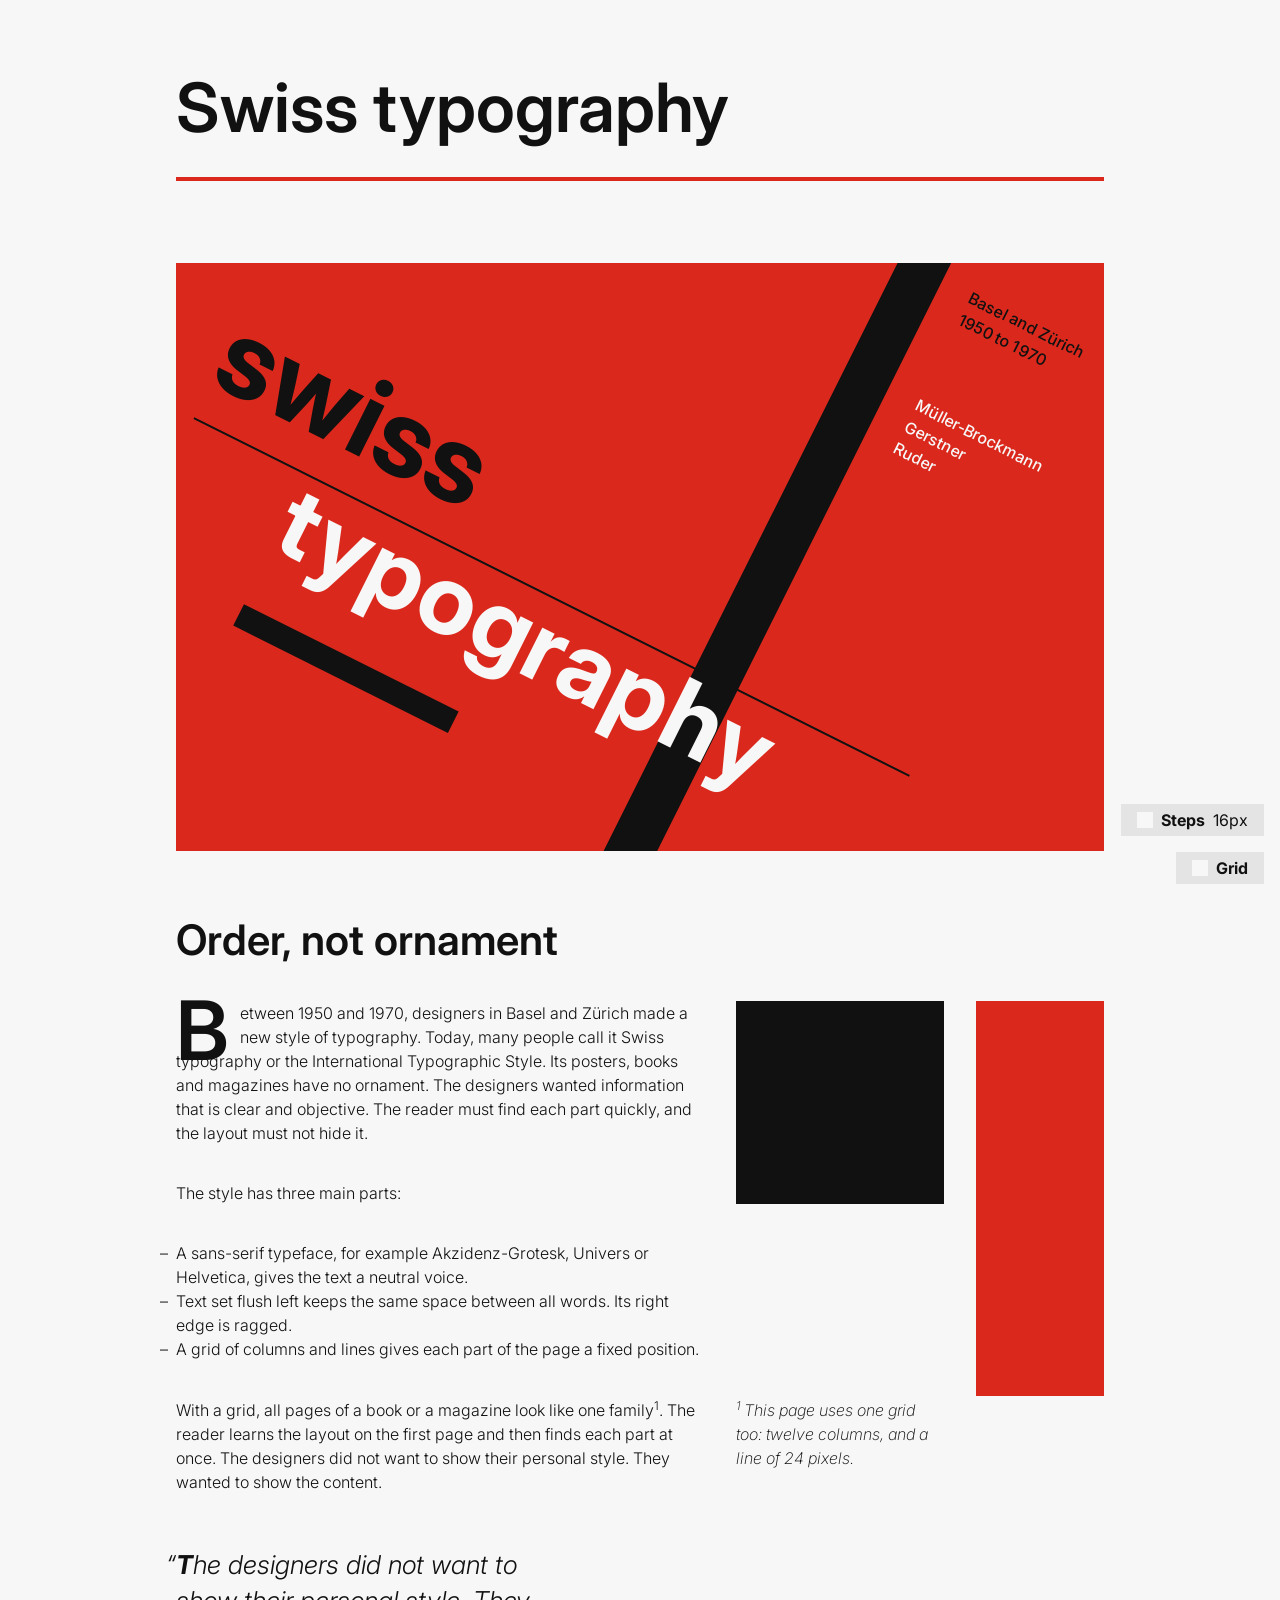
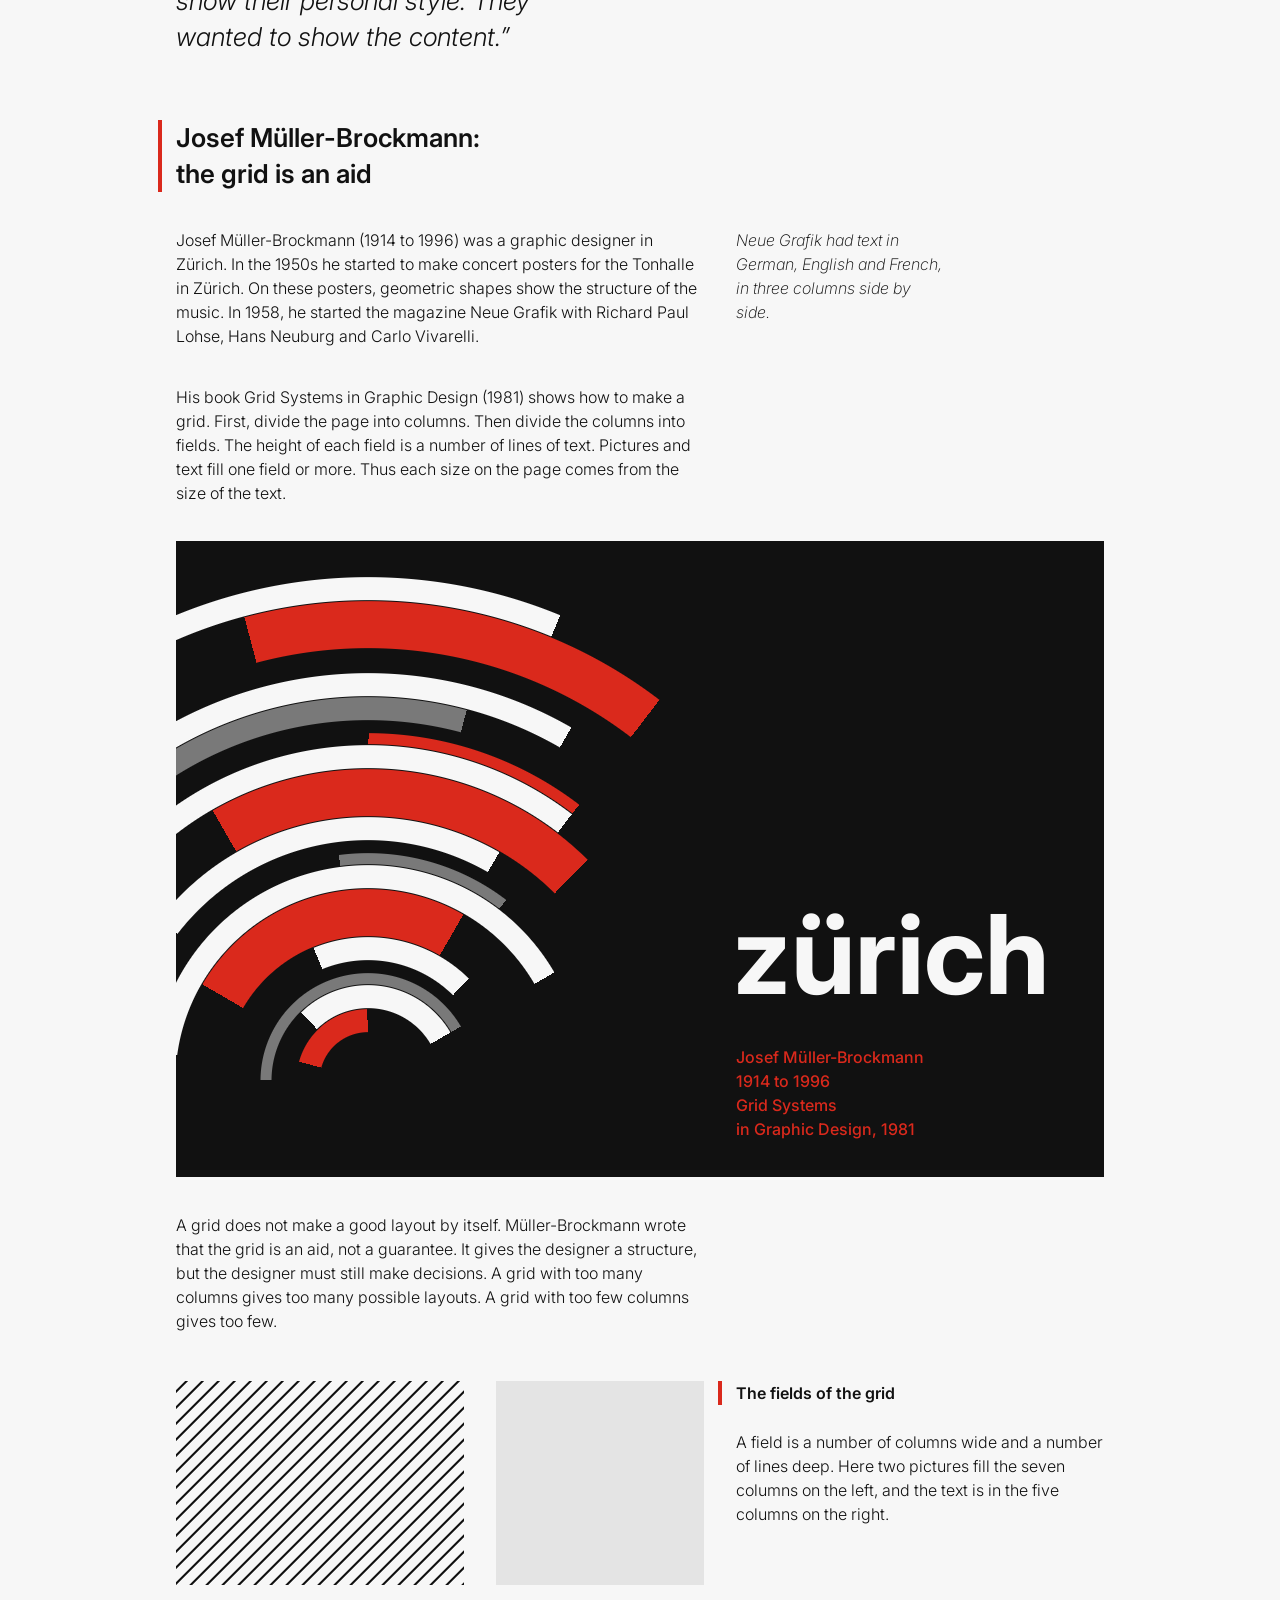
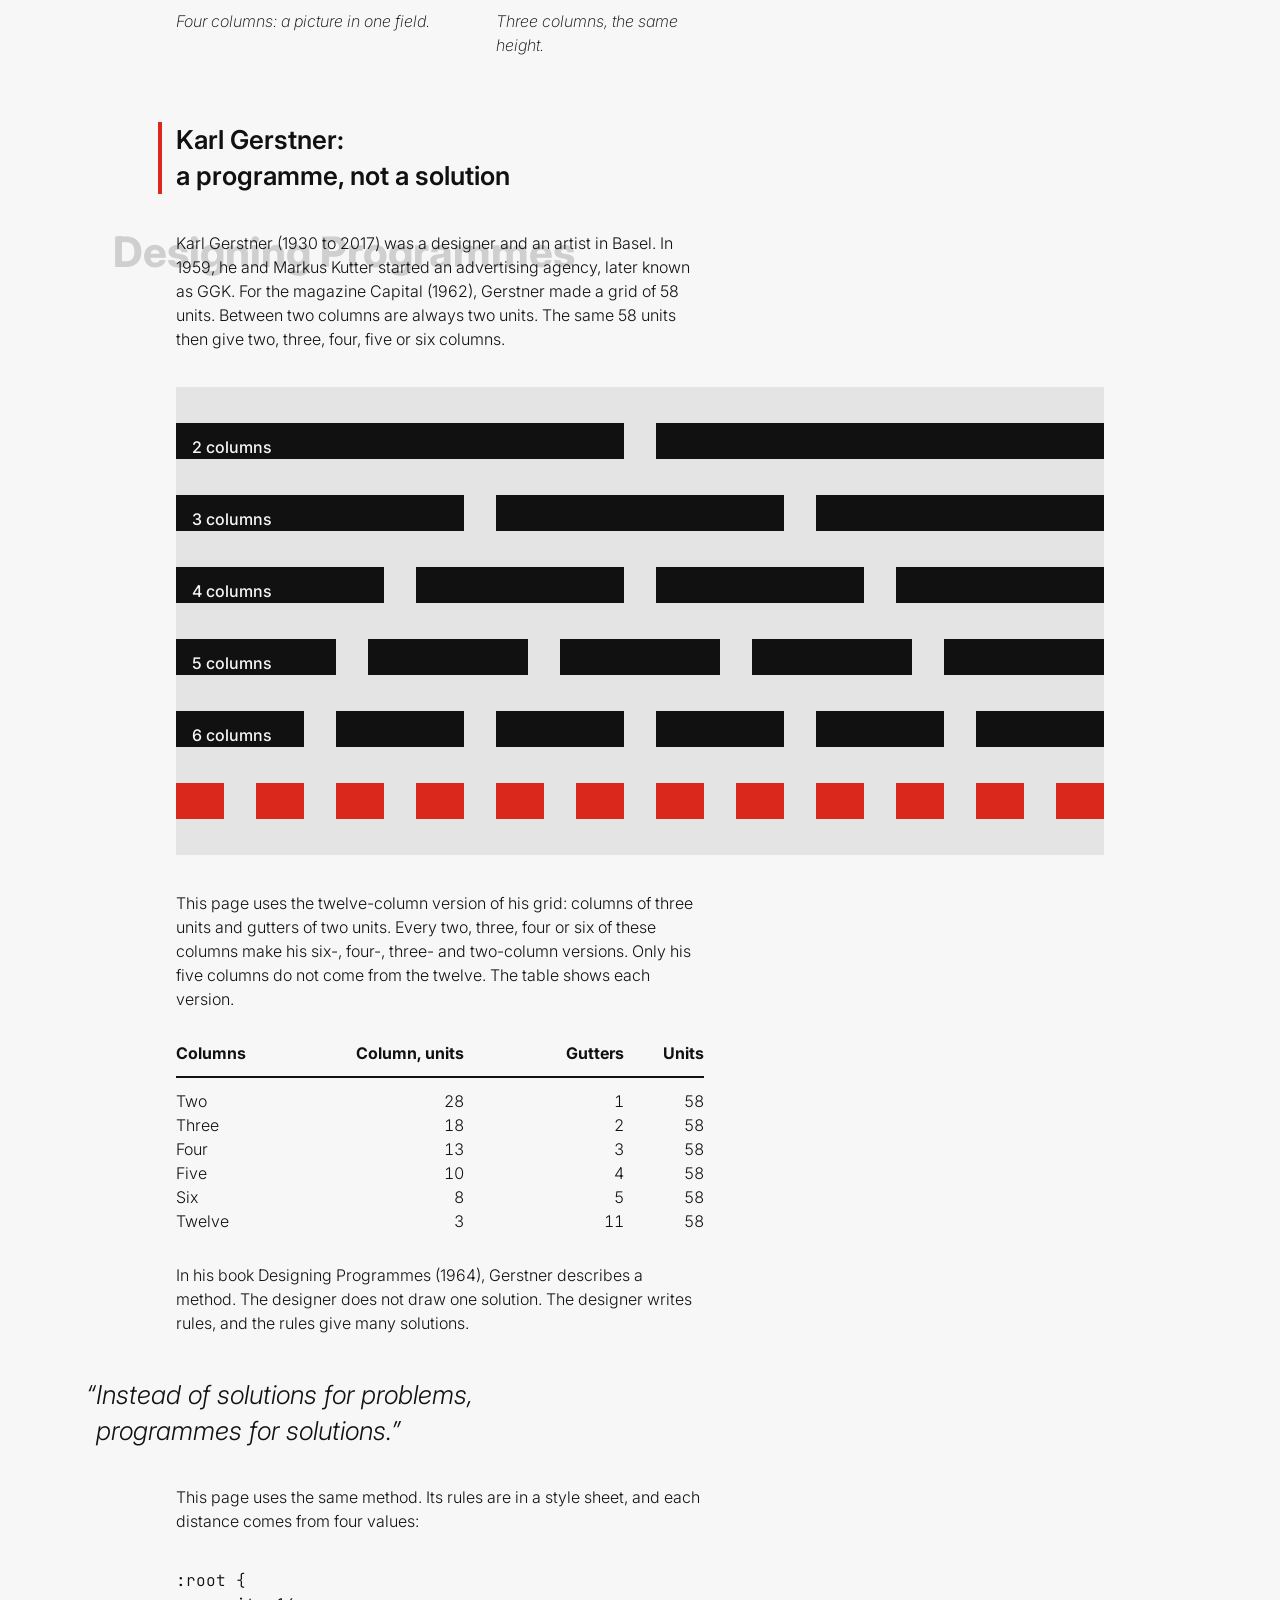
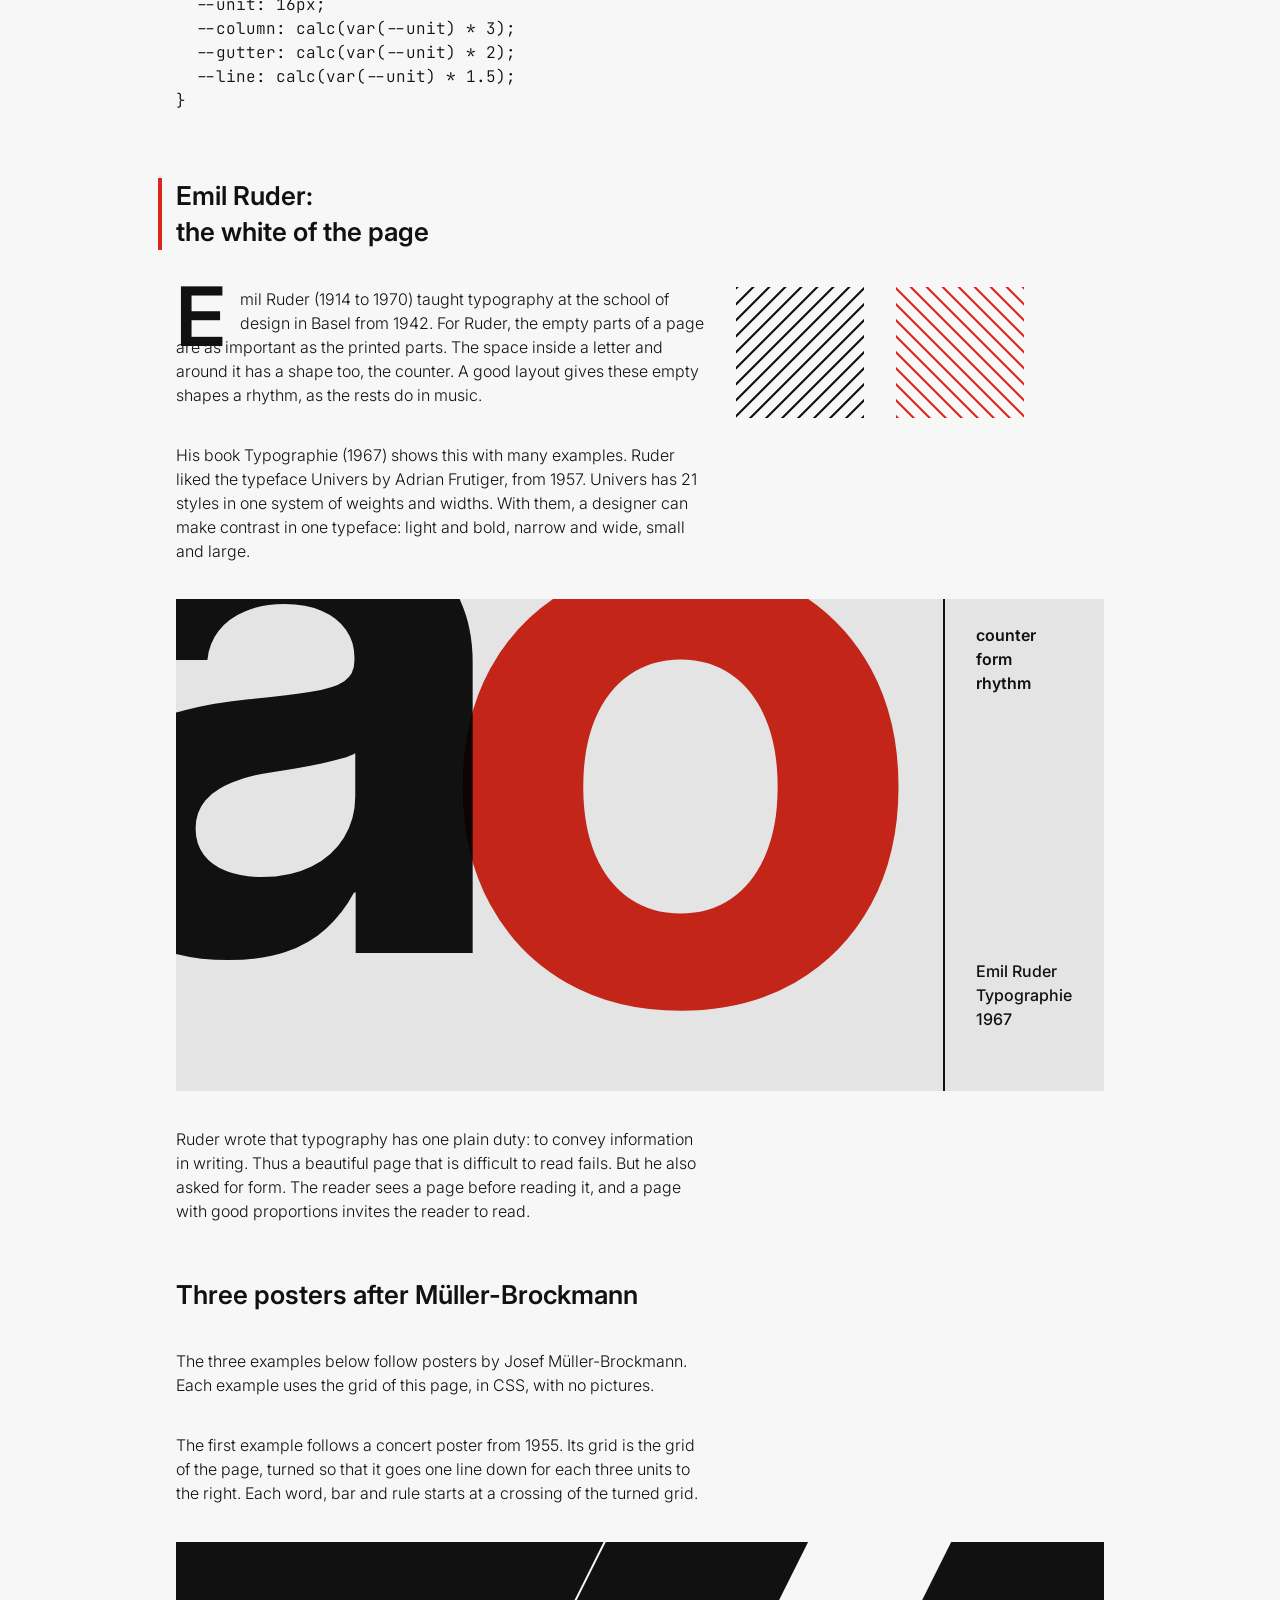
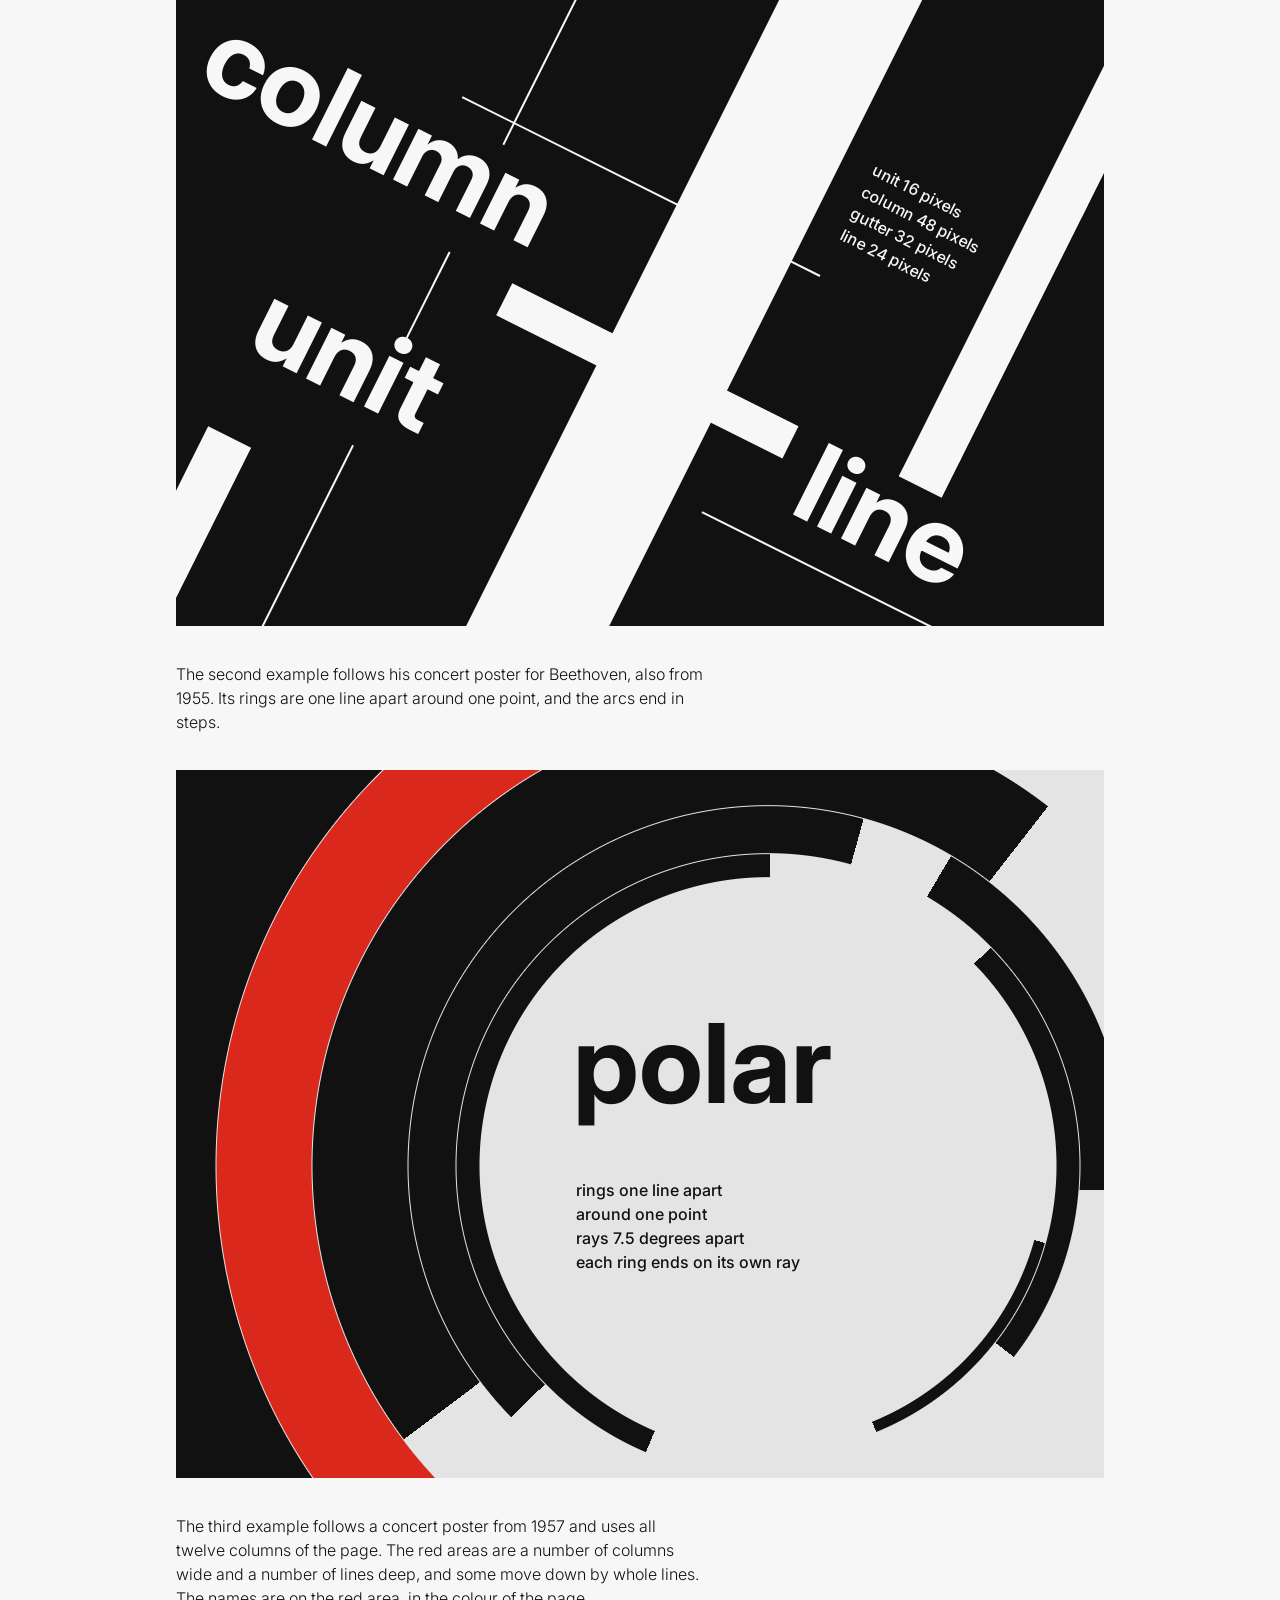
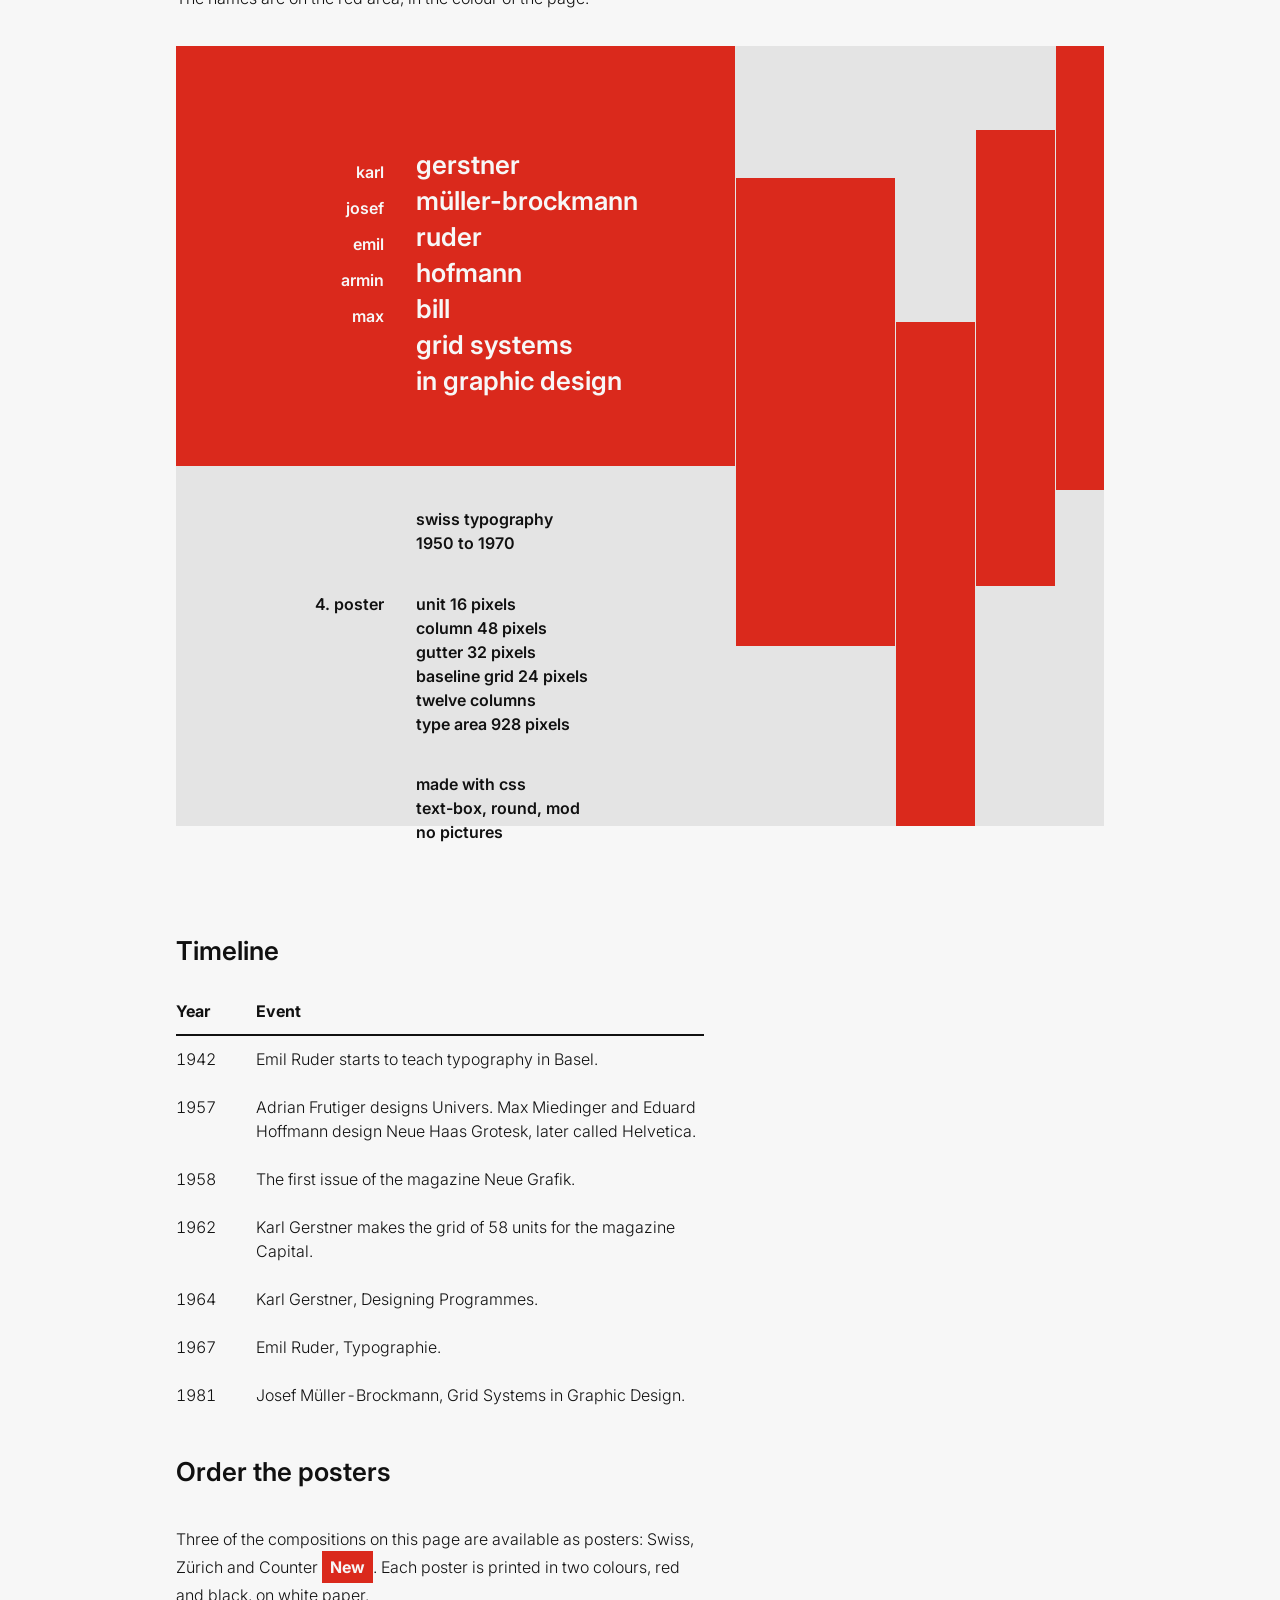
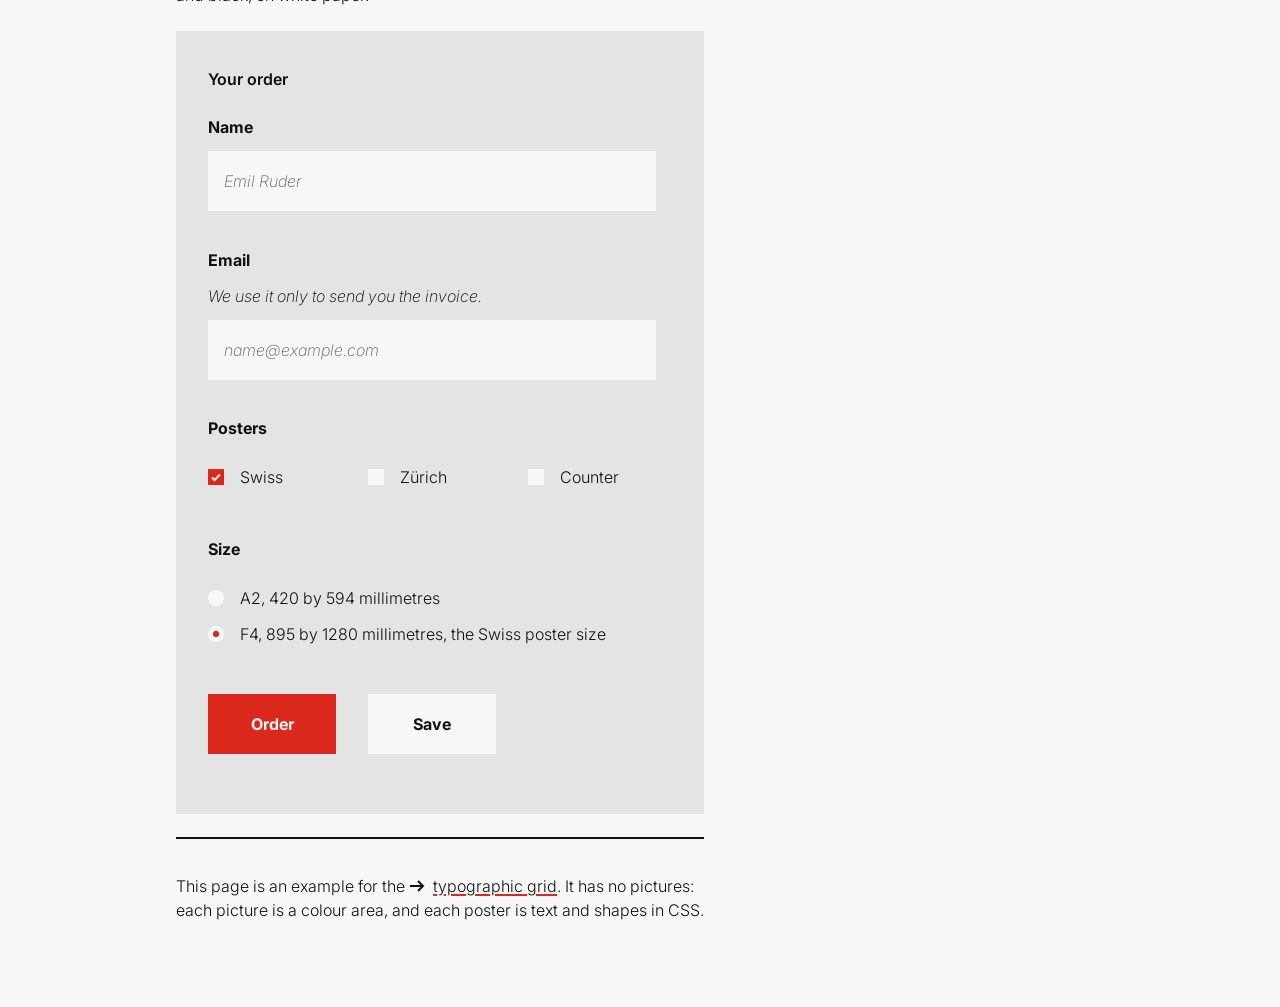
==== commit c38ea1e8: "Opener: the h of typography on the black bar's column (99px, near its own spacing, from the crossing" ====
--- a/index.html
+++ b/index.html
@@ -34,8 +34,11 @@
       <span class="composition-bar text-ink" style="--x: 40; --y: -30; --w: 3; --h: 70"></span>
       <span class="composition-word size-phi-4 text-ink" style="--x: 5; --y: 4">swiss</span>
       <span class="composition-rule text-ink" style="--x: 5; --y: 5; --w: 50"></span>
-      <span class="composition-word size-phi-4" style="--x: 10; --y: 10">typography</span>
-      <span class="composition-bar text-ink" style="--x: 10; --y: 12; --w: 13; --h: 1"></span>
+      <!-- the h of "typography" on the column of the black bar (units 40 to 43): the size at which its ink is three units
+           wide (99px at a 16px unit; Inter Bold's h is 0.483 of the size, its ink 0.051 after its origin, measured from its
+           pixels in Chromium and Firefox), from the crossing at 13 so the font keeps nearly its own spacing (about 1px more) -->
+      <span class="composition-word" style="--heading-ratio: 6.1875; letter-spacing: 0.0131em; --x: 13; --y: 9">typography</span>
+      <span class="composition-bar text-ink" style="--x: 13; --y: 11; --w: 15; --h: 1"></span>
       <p class="composition-text text-ink" style="--x: 45; --y: -14">Basel and Zürich<br>1950 to 1970</p>
       <p class="composition-text" style="--x: 45; --y: -9">Müller-Brockmann<br>Gerstner<br>Ruder</p>
     </div>
@@ -337,7 +340,7 @@
   <p class="paragraph">This page is an example for the <a href="reference.html"><span class="icon icon-arrow-right">typographic</span> grid</a>. It has no pictures: each picture is a colour area, and each poster is text and shapes in CSS.</p>
 </main>
 
-<label class="steps-toggle"><input class="choice-input" type="checkbox">Steps</label>
+<label class="steps-toggle"><input class="choice-input" type="checkbox" autocomplete="off">Steps</label>
 <label class="grid-toggle"><input class="choice-input" type="checkbox">Grid</label>
 
 <script src="typographic-grid/grid.js"></script>
--- a/typographic-grid/grid.css
+++ b/typographic-grid/grid.css
@@ -1345,7 +1345,8 @@
    20px from a 1240px window (the 1160px type area at 20px and a gutter each side), 24px from 1488px: the sizes whose line
    (1.5 units) and half baseline (0.75) are whole pixels; every distance follows --font-size, as a page printed larger.
    Switched on by the page, a text-steps class on the root (html), or by the reader, a floating checkbox above the grid's,
-   which shows the size in use; where the page has the checkbox, it decides (checked, to start on).
+   which shows the size in use; where the page has the checkbox, it decides (checked, to start on). Its input with
+   autocomplete="off": Firefox otherwise restores it on a reload, and the page starts in the steps the reader left.
    The widths are for those sizes: a media query can't read --font-size. */
 @media (width >= 1240px) {
   :root:is(.text-steps:not(:has(.steps-toggle)), :has(.steps-toggle input:checked)) { --font-size: 20; }
--- a/typographic-grid/fx.css
+++ b/typographic-grid/fx.css
@@ -223,16 +223,20 @@
   pointer-events: none;
   --grid-strength: 60%;
   --column-strength: 15%;
+  /* the guides' colours: the page's red and blue, unless the area's fill hides them (below) */
+  --guide-line: var(--color-guide);
+  --guide-half: var(--color-guide-half);
+  --guide-column: var(--color-guide);
   /* each a period as a tile, repeated, as the page's overlay: Chromium blurs a repeating gradient's hard stops */
   --grid-lines: linear-gradient(in srgb to bottom,
       transparent calc(var(--line) - 1px),
-      color-mix(in srgb, var(--color-guide) var(--grid-strength), transparent) 0) 0 0 / 100% var(--line);
+      color-mix(in srgb, var(--guide-line) var(--grid-strength), transparent) 0) 0 0 / 100% var(--line);
   --grid-halves: linear-gradient(in srgb to bottom,
       transparent calc(var(--line) / 2 - 1px),
-      color-mix(in srgb, var(--color-guide-half) var(--grid-strength), transparent) 0 calc(var(--line) / 2),
+      color-mix(in srgb, var(--guide-half) var(--grid-strength), transparent) 0 calc(var(--line) / 2),
       transparent 0) 0 0 / 100% var(--line);
   --grid-columns: linear-gradient(in srgb to right,
-      color-mix(in srgb, var(--color-guide) var(--column-strength), transparent) calc(3 * var(--unit)),
+      color-mix(in srgb, var(--guide-column) var(--column-strength), transparent) calc(3 * var(--unit)),
       transparent 0) 0 0 / calc(5 * var(--unit)) 100%;
   background: var(--grid-lines), var(--grid-halves), var(--grid-columns);
   left: calc(-20 * 5 * var(--unit));
@@ -243,6 +247,10 @@
   transform: rotate(var(--turn));
 }
 :root:has(.grid-toggle input:checked) .composition::after { display: block; }
+/* on a red area the red guides vanish: grid lines in the page's colour, half baselines and columns in ink;
+   on a black area the red columns are lost in it: in the page's colour */
+.fill-red > .composition::after { --guide-line: var(--color-ground); --guide-half: var(--color-ink); --guide-column: var(--color-ink); }
+.fill-ink > .composition::after { --guide-column: var(--color-ground); }
 /* over a polar composition both grids: its rings (red, a line apart) and rays (blue, a step apart) round its point, and the
    flat grid its text stands on (grid lines and half baselines from its first grid line, columns from its left edge), fainter,
    so that the two grids stay apart */
@@ -257,12 +265,14 @@
   background:
     repeating-radial-gradient(circle at var(--cpx) var(--cpy) in srgb,
       transparent 0 calc(var(--line) - 1px),
-      color-mix(in srgb, var(--color-guide) 60%, transparent) calc(var(--line) - 1px) var(--line)),
+      color-mix(in srgb, var(--guide-line) 60%, transparent) calc(var(--line) - 1px) var(--line)),
     repeating-conic-gradient(from calc(90deg + var(--polar-turn)) at var(--cpx) var(--cpy) in srgb,
-      color-mix(in srgb, var(--color-guide-half) 70%, transparent) 0 0.15deg,
+      color-mix(in srgb, var(--guide-half) 70%, transparent) 0 0.15deg,
       transparent 0.15deg var(--step-angle)),
     var(--grid-lines), var(--grid-halves), var(--grid-columns);
   background-position: 0 0, 0 0, 0 var(--body-cap), 0 var(--body-cap), 0 0;
 }
+/* on black its faint columns get lost: stronger */
+.fill-ink > .composition.polar::after { --column-strength: 12%; }
 /* above the page's overlay: over a composition only its own grid shows */
 :root:has(.grid-toggle input:checked) .composition { z-index: 11; }
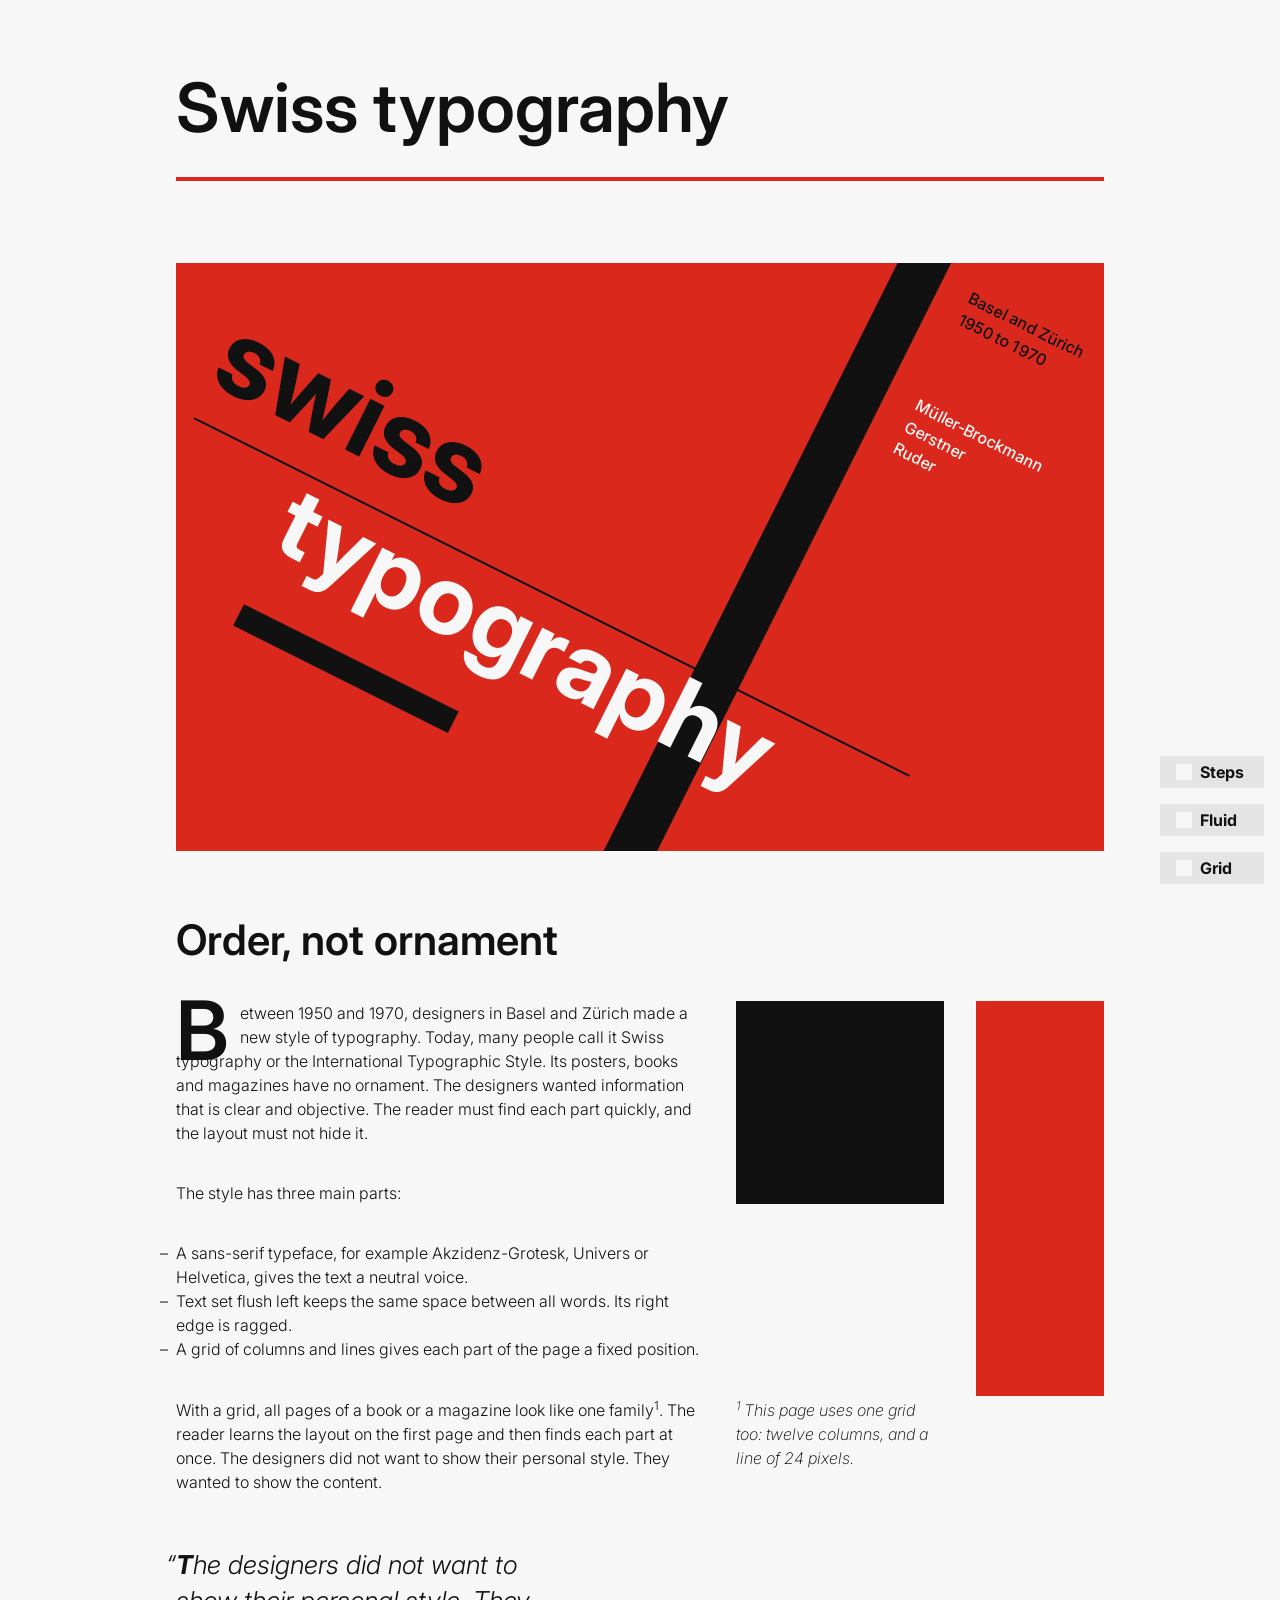
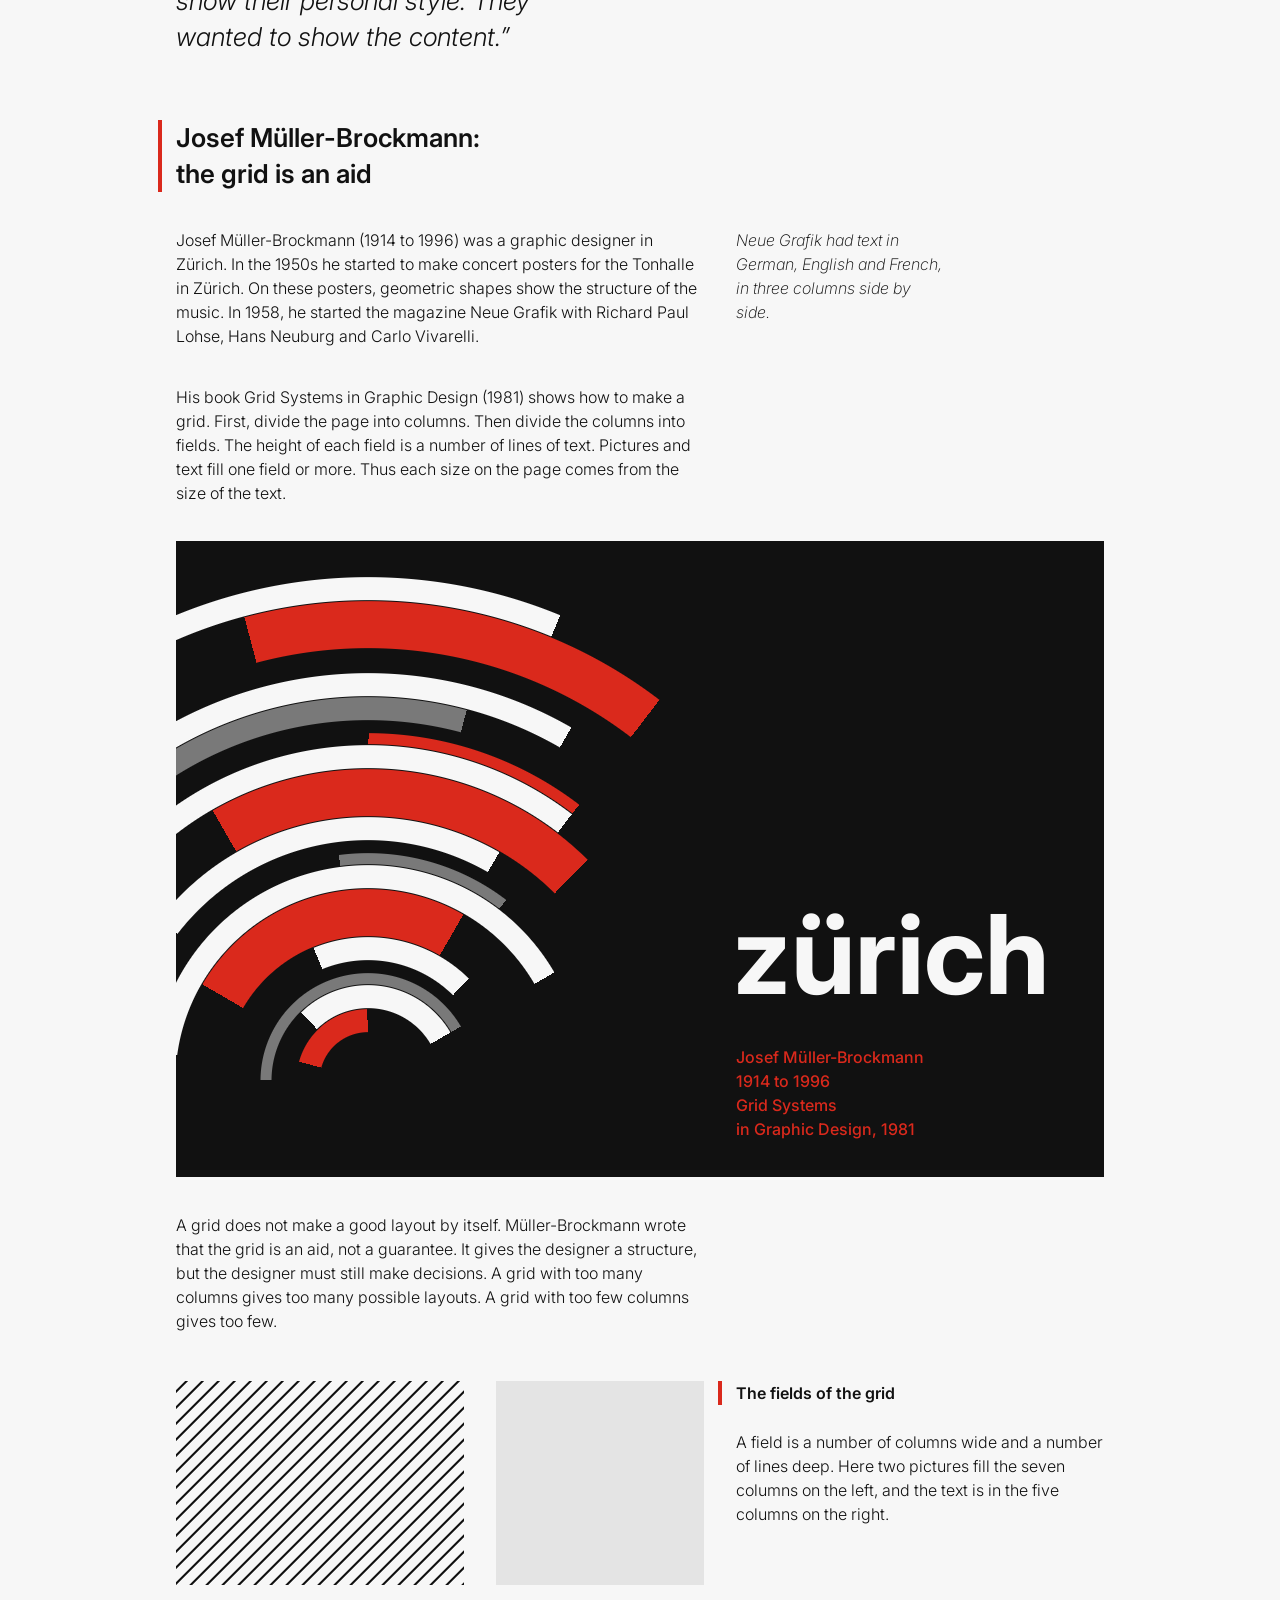
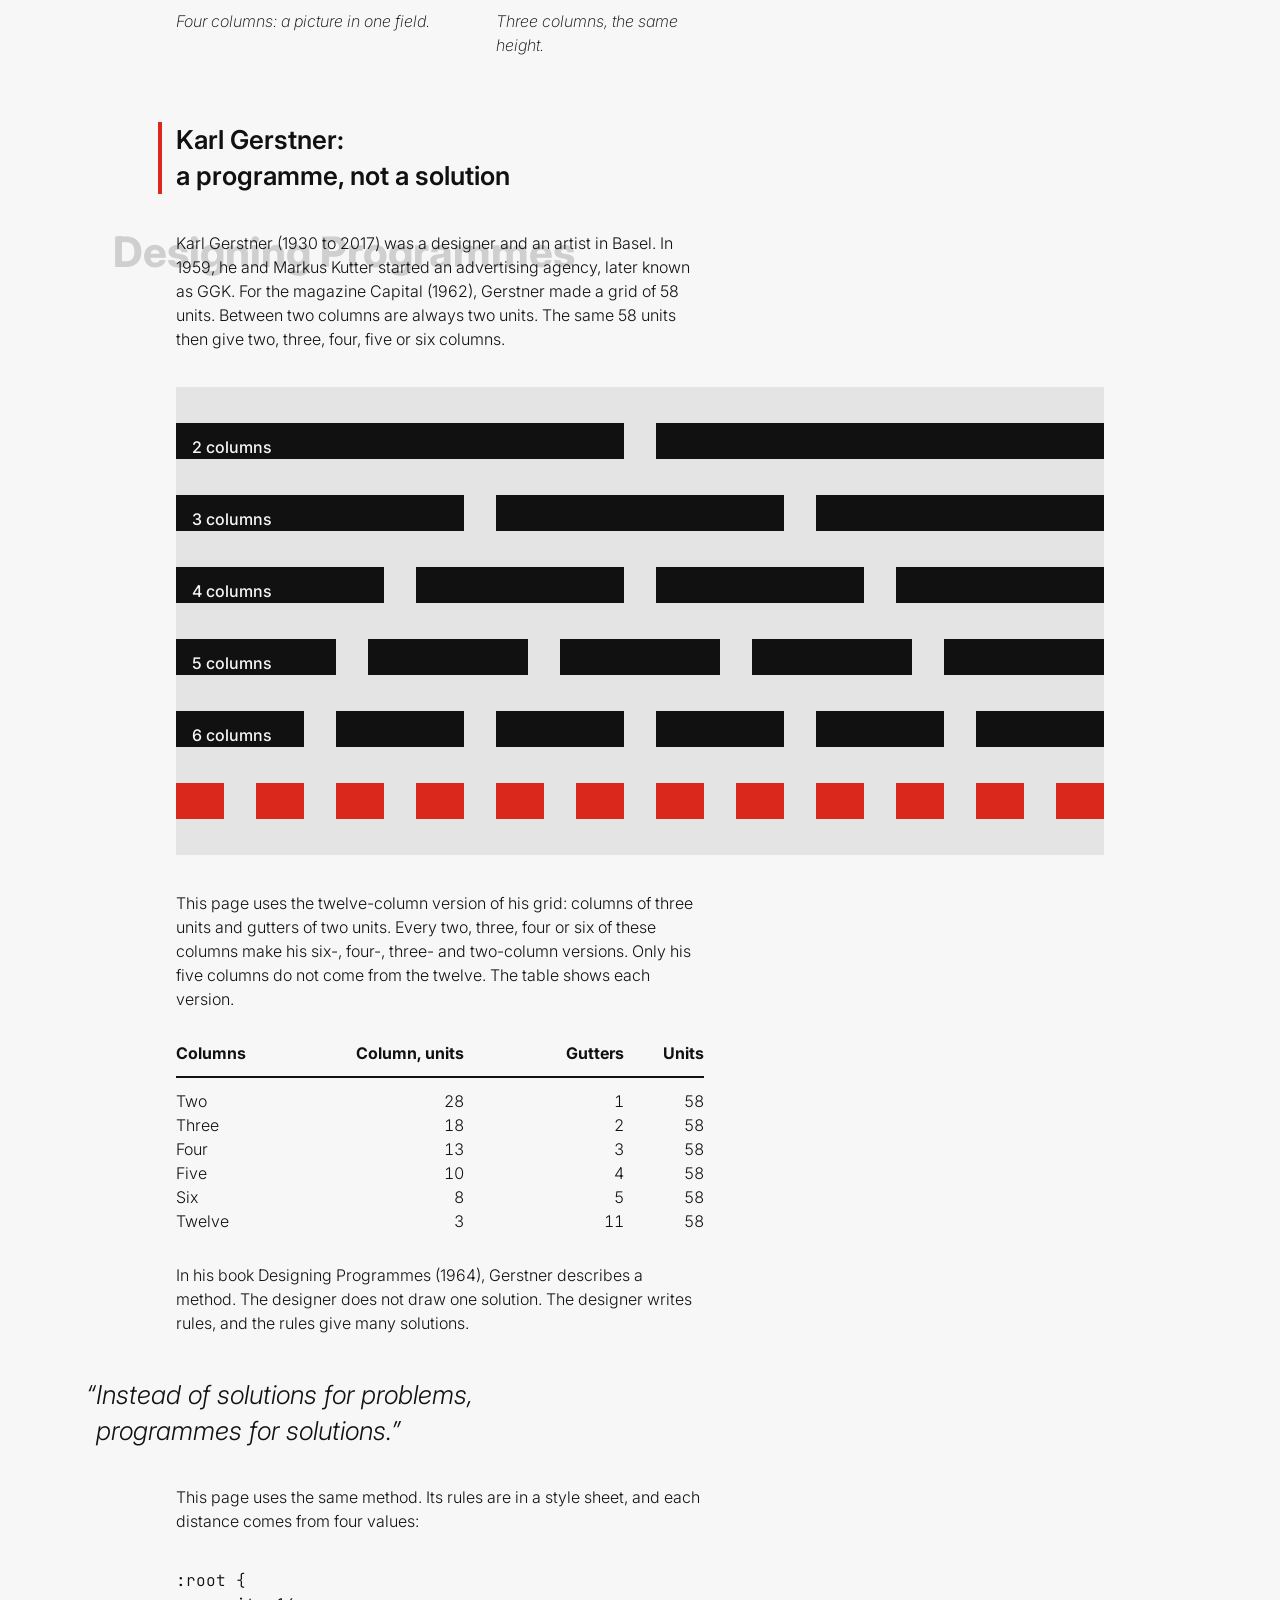
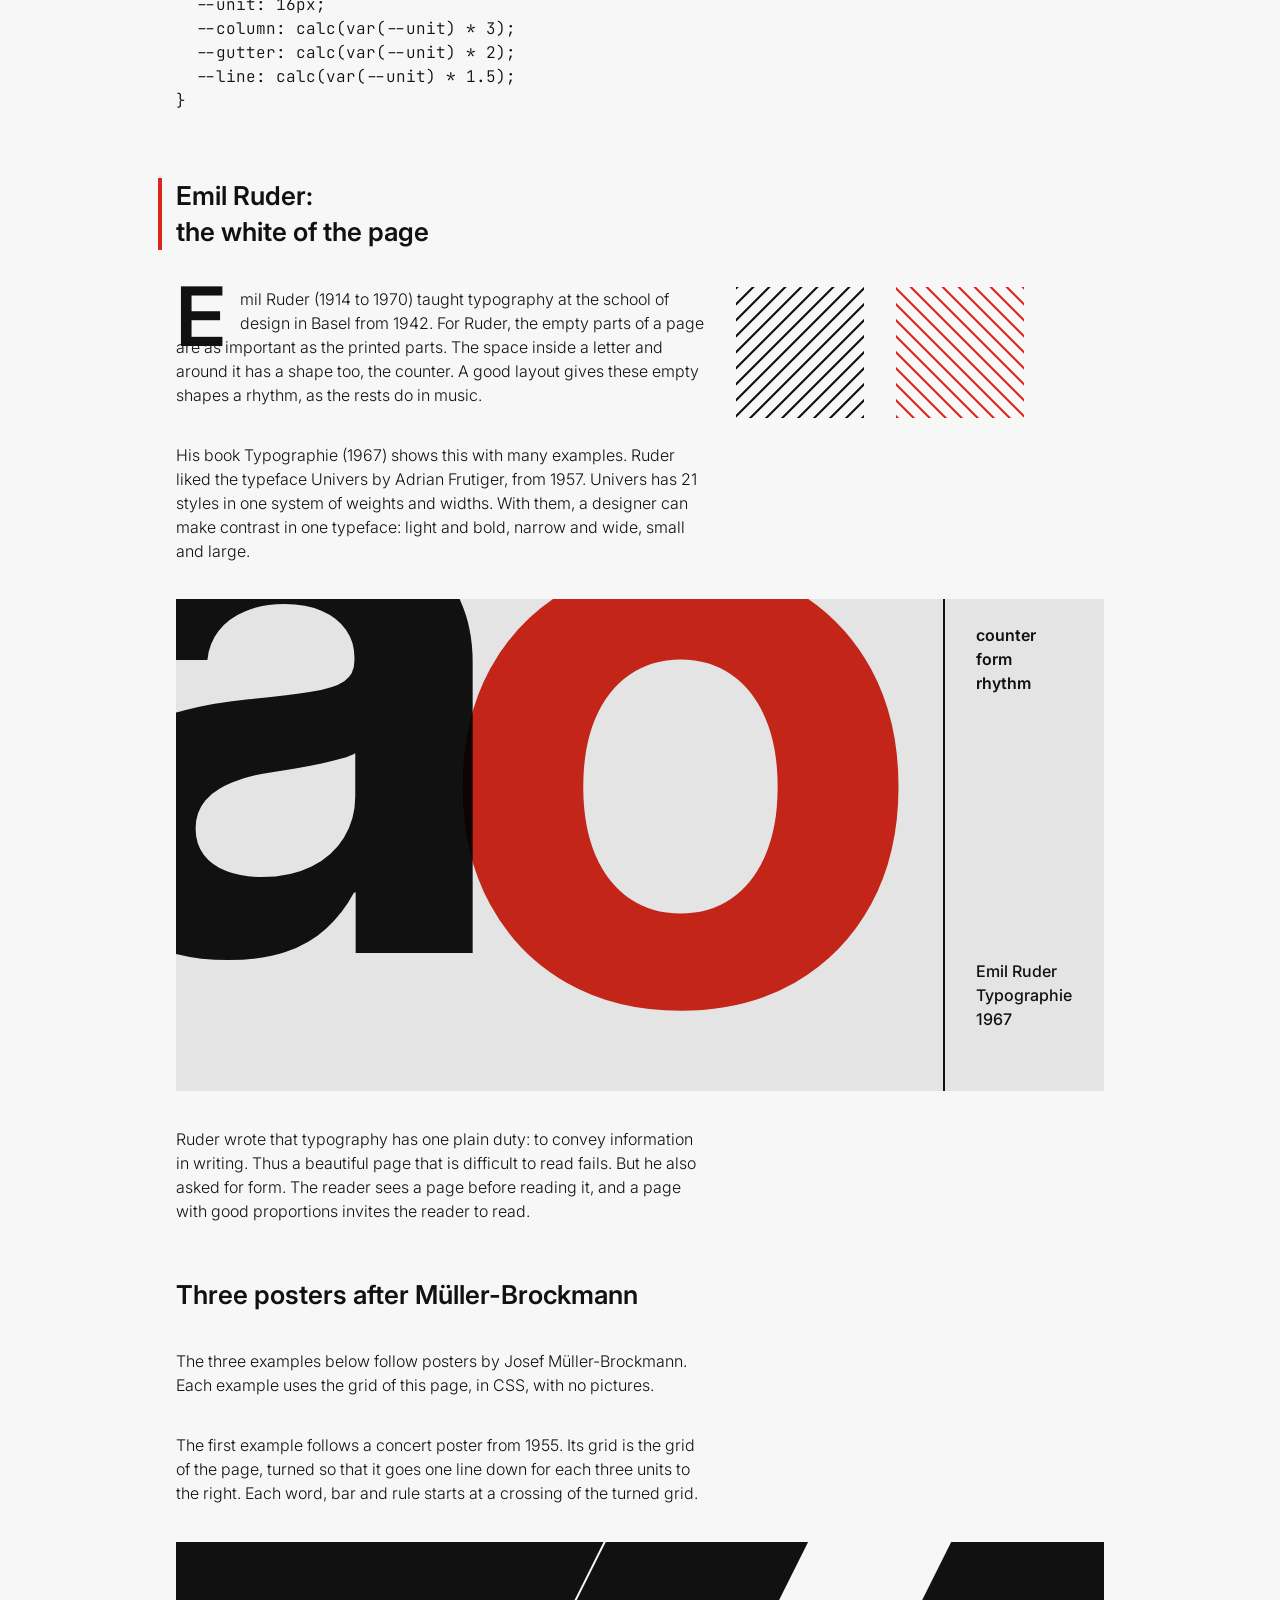
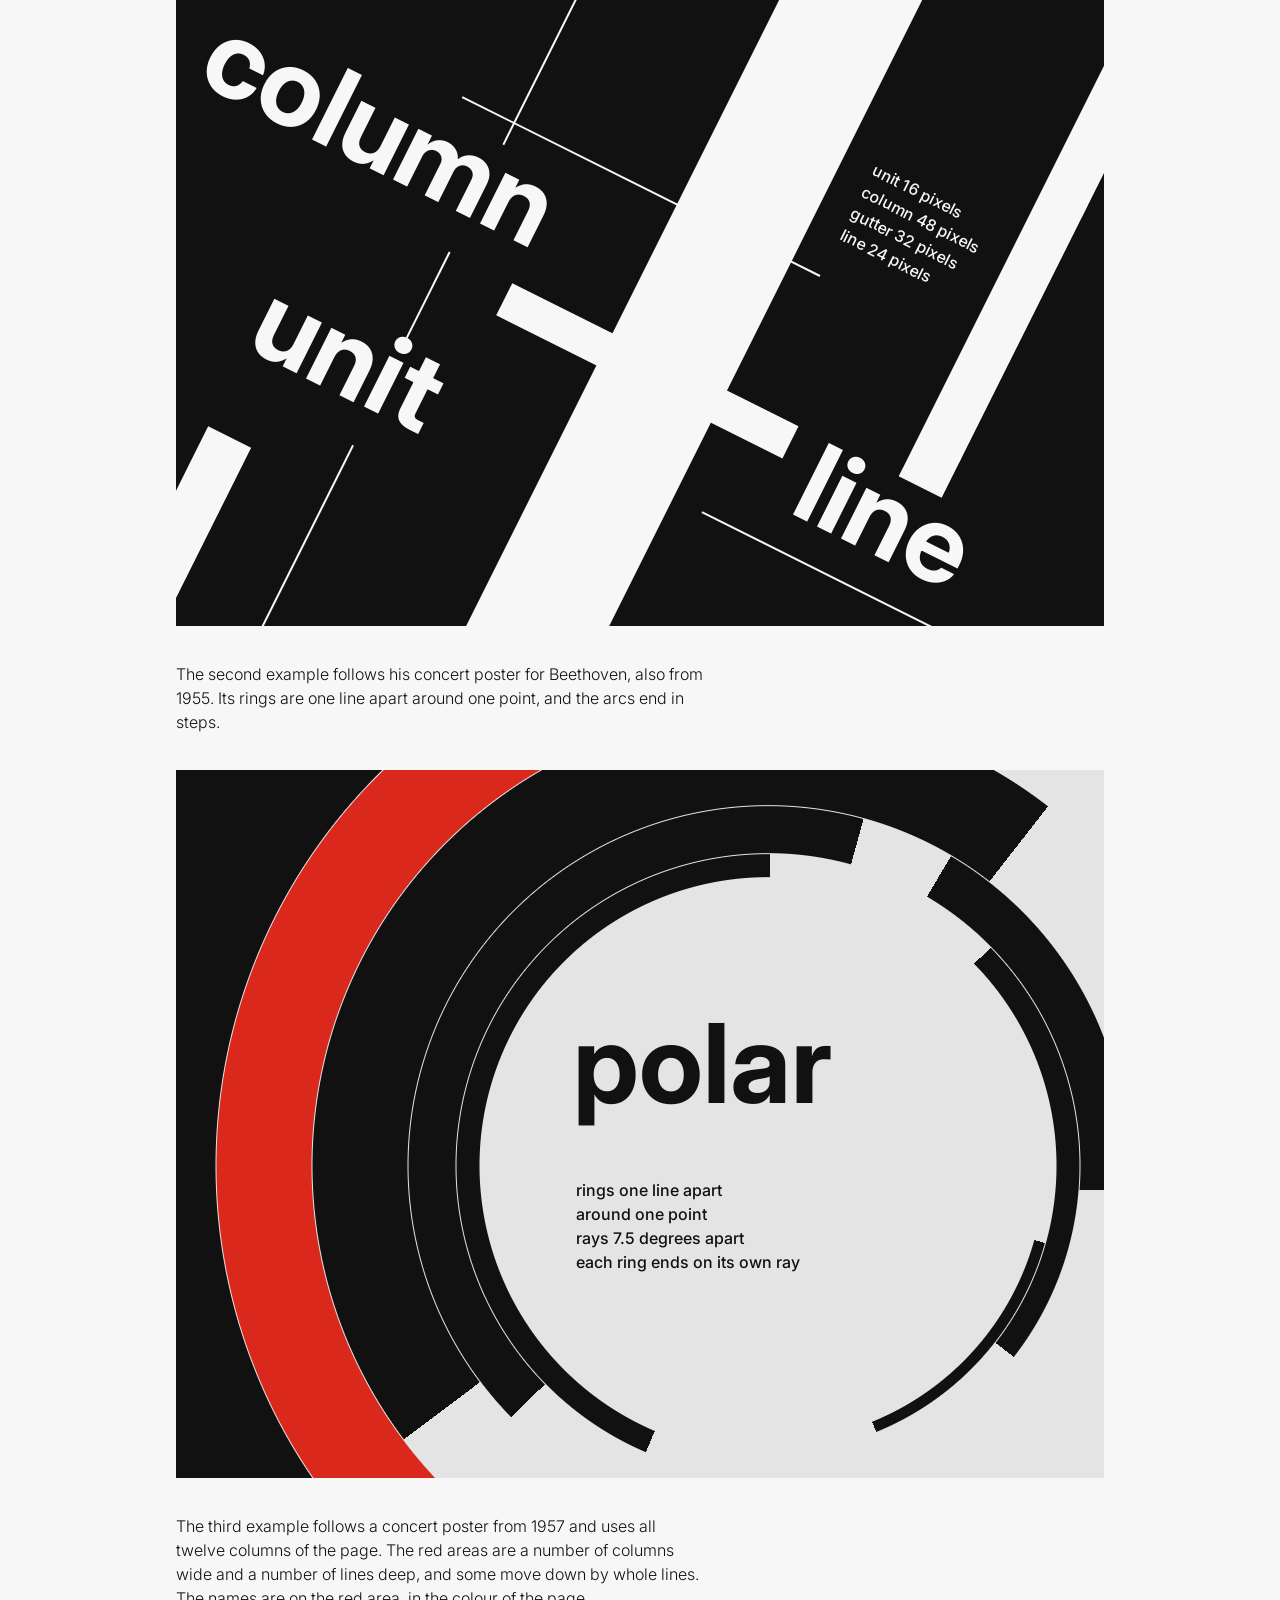
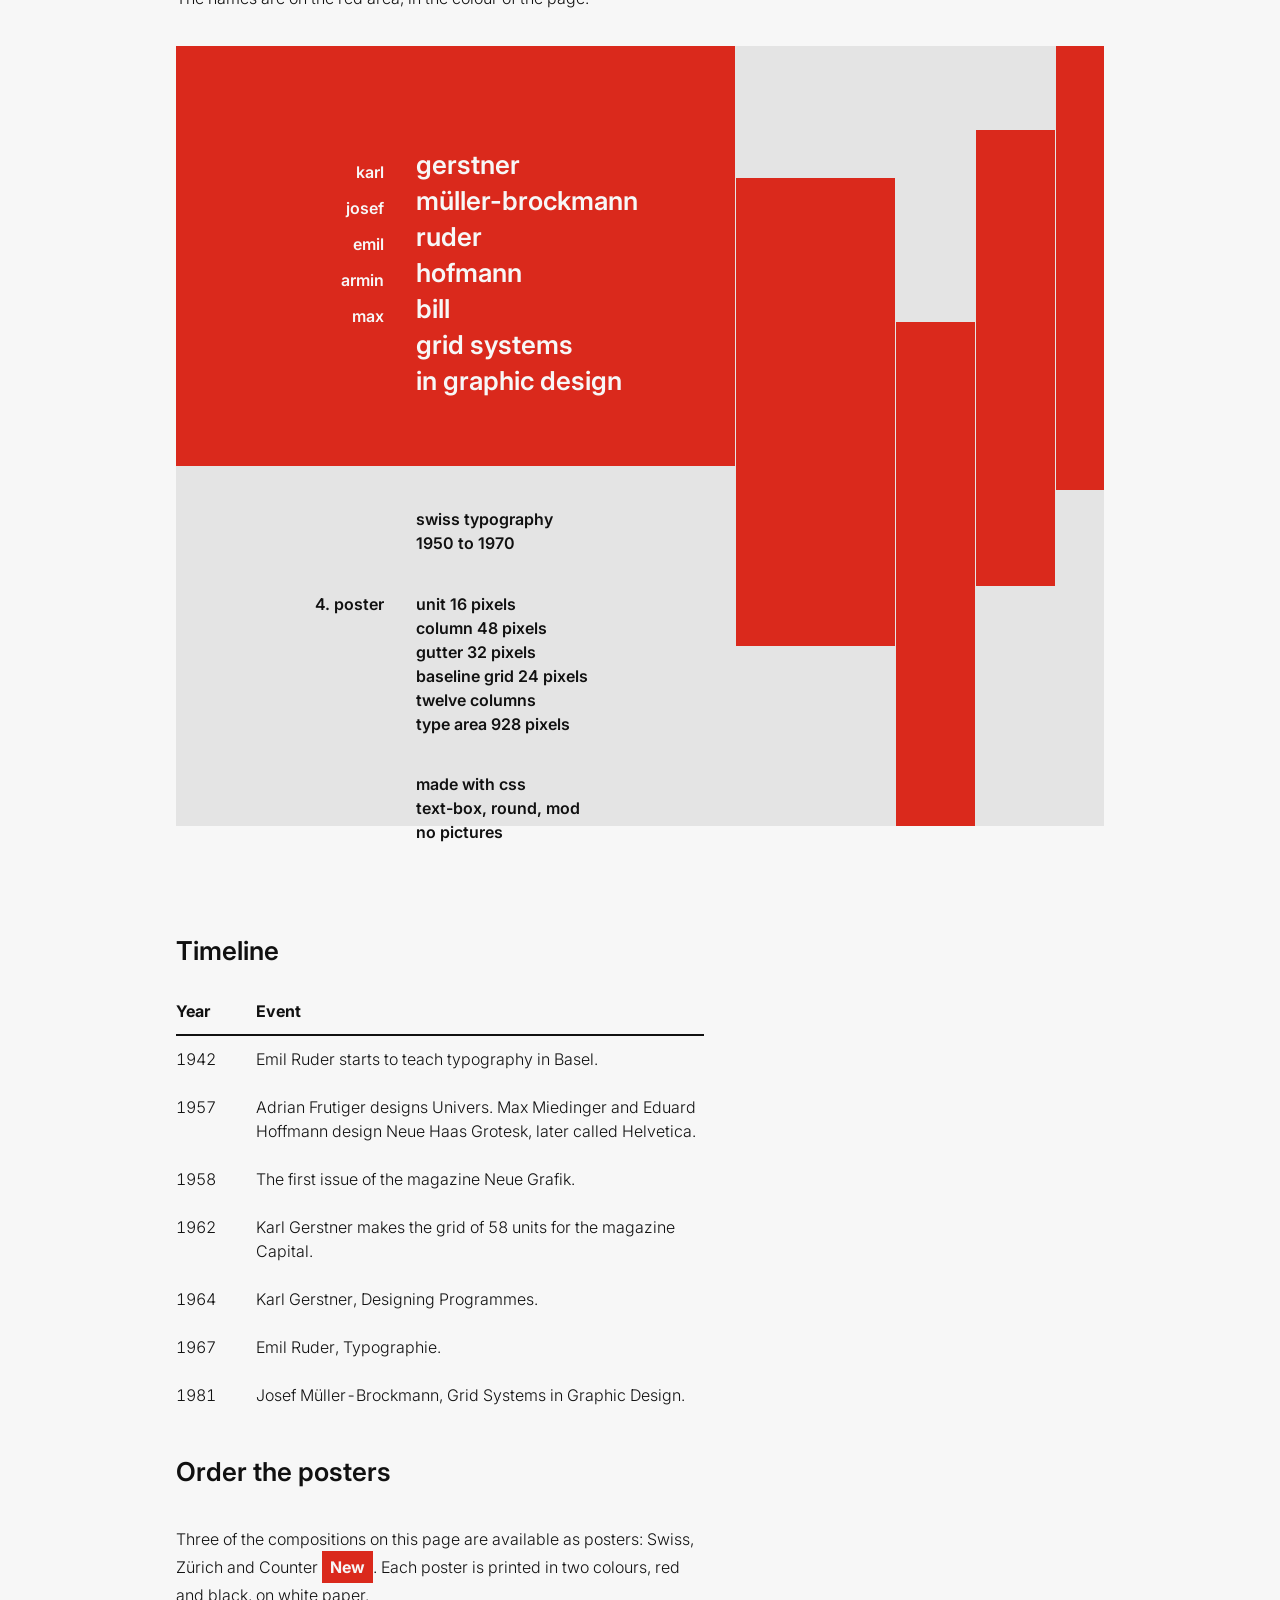
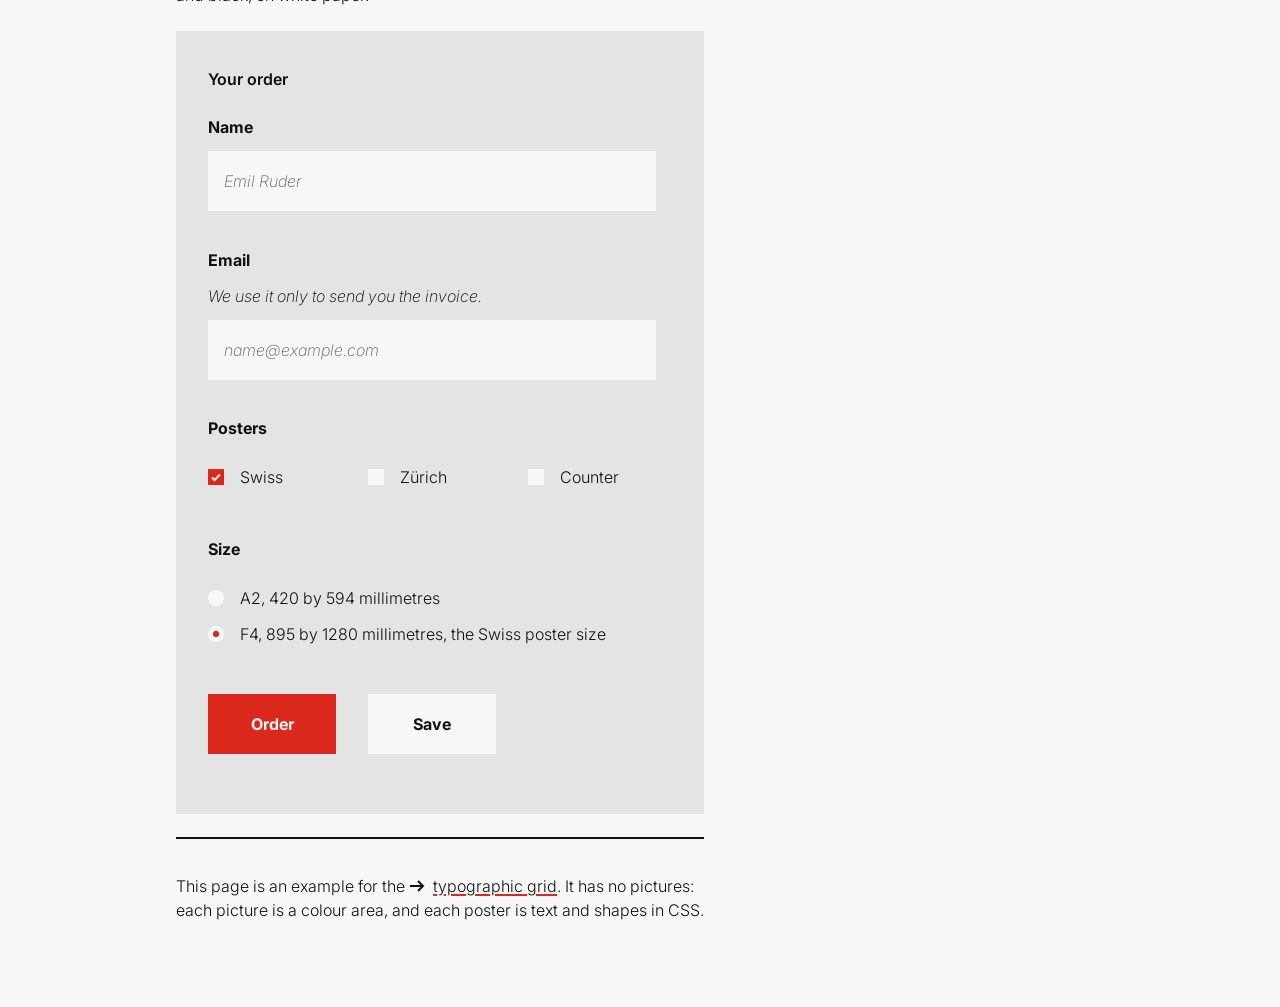
==== commit 6d898b4d: "Fluid text: the unit a 72nd of the window, 16 to 24px in thirds of a pixel (text-fluid class); sizes" ====
--- a/index.html
+++ b/index.html
@@ -10,6 +10,8 @@
 <link rel="stylesheet" href="typographic-grid/theme.css">
 <link rel="stylesheet" href="typographic-grid/grid.css">
 <link rel="stylesheet" href="typographic-grid/fx.css">
+<!-- tools for looking at the grid: overlay and floating checkboxes; leave out in production -->
+<link rel="stylesheet" href="typographic-grid/tools.css">
 </head>
 <body>
 
@@ -341,8 +343,10 @@
 </main>
 
 <label class="steps-toggle"><input class="choice-input" type="checkbox" autocomplete="off">Steps</label>
+<label class="fluid-toggle"><input class="choice-input" type="checkbox" autocomplete="off">Fluid</label>
 <label class="grid-toggle"><input class="choice-input" type="checkbox">Grid</label>
 
 <script src="typographic-grid/grid.js"></script>
+<script src="typographic-grid/tools.js"></script>
 </body>
 </html>
--- a/typographic-grid/grid.css
+++ b/typographic-grid/grid.css
@@ -6,7 +6,7 @@
   --font-weight: 300;
   --caption-weight: 220;
 
-  --line: calc(var(--font-size) * var(--line-height) * 1px);
+  --line: calc(var(--unit) * var(--line-height));
   --half: calc(var(--line) / 2);
   /* Gerstner's Capital grid: 58 units, here 12 columns of 3, gutters of 2;
      every 2, 3, 4 or 6 of them make his 6-, 4-, 3- and 2-column versions.
@@ -67,7 +67,7 @@
   column-gap: var(--gutter);
   width: max-content;
   margin: 48px auto;
-  font-size: calc(var(--font-size) * 1px);
+  font-size: var(--unit);
   line-height: var(--line);
   font-weight: var(--font-weight);
   /* the body's cap height, for the headings' margin below: rounded to Chromium's layout step (1/64px) as its trim rounds
@@ -332,7 +332,7 @@
    so every line of a multi-line heading lands n steps below the last. */
 .heading,
 .quote {
-  --heading-size: round(nearest, calc(var(--font-size) * var(--heading-ratio, 1) * 1px), 1px);
+  --heading-size: round(nearest, calc(var(--unit) * var(--heading-ratio, 1)), 1px);
   grid-column: var(--col-start, 1) / span var(--col-span, var(--text-span));
   font-size: var(--heading-size);
   line-height: round(up, calc(var(--heading-size) * var(--heading-leading)), var(--heading-step));
@@ -1296,69 +1296,27 @@
   .col-span-5, .col-span-6, .col-span-7, .col-span-8, .col-span-9, .col-span-10, .col-span-11, .col-span-12 { --col-span: 4; }
 }
 
-/* ---------- The grid shown: an overlay of the columns and the grid lines, switched by a floating checkbox ----------
-   Drawn from the grid's own measures, so it follows the steps on narrow screens; it doesn't catch the pointer.
-   Columns as fields in a tint of the red, a grid line (a baseline's place) as a thin red line, each a line apart from the
-   type area's top, and the half baseline between two as a thin blue line. No script: the checkbox's state is read with :has().
-   The gradients are interpolated in srgb: with a color-mix() colour Firefox otherwise fills their transparent parts. */
-.type-area::after {
-  content: "";
-  position: absolute;
-  inset: 0;
-  z-index: 10;
-  display: none;
-  pointer-events: none;
-  /* one period of each pattern as a tile, repeated: Chromium blurs a repeating gradient's hard stops over about 2px,
-     so its 1px lines came out in bands, some missing */
-  background:
-    linear-gradient(in srgb to bottom,
-      transparent calc(var(--line) - 1px),
-      color-mix(in srgb, var(--color-guide) 60%, transparent) 0) 0 0 / 100% var(--line),
-    linear-gradient(in srgb to bottom,
-      transparent calc(var(--half) - 1px),
-      color-mix(in srgb, var(--color-guide-half) 50%, transparent) 0 var(--half),
-      transparent 0) 0 0 / 100% var(--line),
-    linear-gradient(in srgb to right,
-      color-mix(in srgb, var(--color-guide) 12%, transparent) var(--column),
-      transparent 0) 0 0 / calc(var(--column) + var(--gutter)) 100%;
-}
-:root:has(.grid-toggle input:checked) .type-area::after { display: block; }
-.grid-toggle,
-.steps-toggle {
-  position: fixed;
-  right: var(--unit);
-  bottom: var(--unit);
-  z-index: 20;
-  display: flex;
-  align-items: center;
-  padding: calc(var(--unit) / 2) var(--unit);
-  font: 700 calc(var(--font-size) * 1px) / 1 "Inter", sans-serif;
-  color: var(--color-ink);
-  background: var(--color-tint);
-  cursor: pointer;
-  user-select: none;
-}
-.grid-toggle .choice-input,
-.steps-toggle .choice-input { --choice-fill: var(--color-ground); margin: 0 calc(var(--unit) / 2) 0 0; vertical-align: 0; }
-
-/* ---------- Text steps: the text size up in whole steps on wide screens ----------
-   20px from a 1240px window (the 1160px type area at 20px and a gutter each side), 24px from 1488px: the sizes whose line
-   (1.5 units) and half baseline (0.75) are whole pixels; every distance follows --font-size, as a page printed larger.
-   Switched on by the page, a text-steps class on the root (html), or by the reader, a floating checkbox above the grid's,
-   which shows the size in use; where the page has the checkbox, it decides (checked, to start on). Its input with
-   autocomplete="off": Firefox otherwise restores it on a reload, and the page starts in the steps the reader left.
-   The widths are for those sizes: a media query can't read --font-size. */
-@media (width >= 1240px) {
-  :root:is(.text-steps:not(:has(.steps-toggle)), :has(.steps-toggle input:checked)) { --font-size: 20; }
-}
-@media (width >= 1488px) {
-  :root:is(.text-steps:not(:has(.steps-toggle)), :has(.steps-toggle input:checked)) { --font-size: 24; }
-}
-/* the size in use after its name: --font-size, a number, shown through a counter */
-.steps-toggle { bottom: calc(var(--unit) * 4); counter-reset: text-size var(--font-size); }
-.steps-toggle::after { content: counter(text-size) "px"; margin-left: calc(var(--unit) / 2); font-weight: 400; }
-/* below the first step the checkbox would switch nothing */
-@media (width < 1240px) { .steps-toggle { display: none; } }
+/* ---------- The text size on wide screens: fixed, in steps, or fluid ----------
+   16px by default. Every distance follows the unit, as a page printed larger: the line length in characters stays.
+   Steps, a text-steps class on the root (html): 20px from a 1240px window (the 1160px type area at 20px and a gutter each
+   side), 24px from 1488px, the sizes whose line (1.5 units) and half baseline (0.75) are whole pixels.
+   Fluid, a text-fluid class on the root: the unit a 72nd of the window, so the type area (58 units) keeps a column and two
+   gutters of page margin each side, for what is pulled into it; from 16px (a 1152px window) to 24px (1728px). Rounded down
+   to a third of a pixel, so the line and the half baseline are whole quarter pixels, a step both Chromium's (1/64px) and
+   Firefox's (1/60px) layout hold exactly: in between, each line is rounded and the rounding adds up down the page (5px
+   over the reference page in Firefox at 21.25px). Fluid sets the unit itself, so with both classes it wins.
+   Each size kept in a variable of its own, so tools.css can switch them too. The steps' widths are for those sizes:
+   a media query can't read --font-size. */
+:root {
+  --steps-size: 16;
+  /* 0.02px: a window of exactly 72 times a step (1176px) gives a hair less, a step too few: in floating point in Chromium,
+     in Firefox's 1/60px, which a smaller margin would vanish in */
+  --fluid-unit: clamp(16px, round(down, 100vw / 72 + 0.02px, 1px / 3), 24px);
+}
+@media (width >= 1240px) { :root { --steps-size: 20; } }
+@media (width >= 1488px) { :root { --steps-size: 24; } }
+:root.text-steps { --font-size: var(--steps-size); }
+:root.text-fluid { --unit: var(--fluid-unit); }
 
 /* ---------- Shifts: an element moved left or right by whole units, at every width or on one step of the grid ----------
    shift-left-n, shift-right-n (n = 1 to 3 units), or with -on-12, -on-7, -on-5, -on-4 only where the grid has that many columns.
--- a/typographic-grid/fx.css
+++ b/typographic-grid/fx.css
@@ -40,7 +40,7 @@
   white-space: nowrap;
   inline-size: var(--turned-length, max-content);
   margin: 0 0 var(--paragraph-margin) calc(100% - 1cap);
-  font-size: round(nearest, calc(var(--font-size) * var(--heading-ratio, 1) * 1px), 1px);
+  font-size: round(nearest, calc(var(--unit) * var(--heading-ratio, 1)), 1px);
   line-height: 1;
   font-weight: 750;
   text-box: trim-both cap alphabetic;
@@ -209,70 +209,3 @@
 /* Overprint: a part printed over another as a second ink, not covering it. Multiplied with what is below: on the page's ground
    a red part stays red, on black it is black, so the black shows through it, as where two inks overlap on a poster. */
 .overprint { mix-blend-mode: multiply; }
-
-
-/* The grid shown over a composition, with the page's grid (the "Grid" checkbox): its own columns (fields), grid lines (red,
-   from its first grid line) and half baselines (blue), scaled with it; turned with it where it's turned: a layer far larger
-   than the area, its corner moved back by whole periods from the grid's origin, so the pattern stays in phase; the area cuts it.
-   In srgb: with a color-mix() colour Firefox otherwise fills the gradients' transparent parts. */
-.composition::after {
-  content: "";
-  position: absolute;
-  z-index: 10;
-  display: none;
-  pointer-events: none;
-  --grid-strength: 60%;
-  --column-strength: 15%;
-  /* the guides' colours: the page's red and blue, unless the area's fill hides them (below) */
-  --guide-line: var(--color-guide);
-  --guide-half: var(--color-guide-half);
-  --guide-column: var(--color-guide);
-  /* each a period as a tile, repeated, as the page's overlay: Chromium blurs a repeating gradient's hard stops */
-  --grid-lines: linear-gradient(in srgb to bottom,
-      transparent calc(var(--line) - 1px),
-      color-mix(in srgb, var(--guide-line) var(--grid-strength), transparent) 0) 0 0 / 100% var(--line);
-  --grid-halves: linear-gradient(in srgb to bottom,
-      transparent calc(var(--line) / 2 - 1px),
-      color-mix(in srgb, var(--guide-half) var(--grid-strength), transparent) 0 calc(var(--line) / 2),
-      transparent 0) 0 0 / 100% var(--line);
-  --grid-columns: linear-gradient(in srgb to right,
-      color-mix(in srgb, var(--guide-column) var(--column-strength), transparent) calc(3 * var(--unit)),
-      transparent 0) 0 0 / calc(5 * var(--unit)) 100%;
-  background: var(--grid-lines), var(--grid-halves), var(--grid-columns);
-  left: calc(-20 * 5 * var(--unit));
-  top: calc(var(--body-cap) - 40 * var(--line));
-  width: calc(60 * 5 * var(--unit));
-  height: calc(100 * var(--line));
-  transform-origin: calc(20 * 5 * var(--unit)) calc(40 * var(--line));
-  transform: rotate(var(--turn));
-}
-:root:has(.grid-toggle input:checked) .composition::after { display: block; }
-/* on a red area the red guides vanish: grid lines in the page's colour, half baselines and columns in ink;
-   on a black area the red columns are lost in it: in the page's colour */
-.fill-red > .composition::after { --guide-line: var(--color-ground); --guide-half: var(--color-ink); --guide-column: var(--color-ink); }
-.fill-ink > .composition::after { --guide-column: var(--color-ground); }
-/* over a polar composition both grids: its rings (red, a line apart) and rays (blue, a step apart) round its point, and the
-   flat grid its text stands on (grid lines and half baselines from its first grid line, columns from its left edge), fainter,
-   so that the two grids stay apart */
-.composition.polar::after {
-  --grid-strength: 25%;
-  --column-strength: 7%;
-  left: 0;
-  top: 0;
-  width: 100%;
-  height: 100%;
-  transform: none;
-  background:
-    repeating-radial-gradient(circle at var(--cpx) var(--cpy) in srgb,
-      transparent 0 calc(var(--line) - 1px),
-      color-mix(in srgb, var(--guide-line) 60%, transparent) calc(var(--line) - 1px) var(--line)),
-    repeating-conic-gradient(from calc(90deg + var(--polar-turn)) at var(--cpx) var(--cpy) in srgb,
-      color-mix(in srgb, var(--guide-half) 70%, transparent) 0 0.15deg,
-      transparent 0.15deg var(--step-angle)),
-    var(--grid-lines), var(--grid-halves), var(--grid-columns);
-  background-position: 0 0, 0 0, 0 var(--body-cap), 0 var(--body-cap), 0 0;
-}
-/* on black its faint columns get lost: stronger */
-.fill-ink > .composition.polar::after { --column-strength: 12%; }
-/* above the page's overlay: over a composition only its own grid shows */
-:root:has(.grid-toggle input:checked) .composition { z-index: 11; }
--- a/typographic-grid/tools.css
+++ b/typographic-grid/tools.css
@@ -0,0 +1,131 @@
+/* Tools for looking at the grid, not for a page in production: leave this file out, and a page loses only them.
+   The grid shown over the page and over each composition, and the floating checkboxes at the bottom right: Grid, and
+   Steps and Fluid, which switch the text sizes of grid.css on, to compare (tools.js keeps them one at a time).
+   Load it after grid.css and fx.css. */
+
+/* ---------- The grid shown: an overlay of the columns and the grid lines, switched by a floating checkbox ----------
+   Drawn from the grid's own measures, so it follows the steps on narrow screens; it doesn't catch the pointer.
+   Columns as fields in a tint of the red, a grid line (a baseline's place) as a thin red line, each a line apart from the
+   type area's top, and the half baseline between two as a thin blue line. No script: the checkbox's state is read with :has().
+   The gradients are interpolated in srgb: with a color-mix() colour Firefox otherwise fills their transparent parts. */
+.type-area::after {
+  content: "";
+  position: absolute;
+  inset: 0;
+  z-index: 10;
+  display: none;
+  pointer-events: none;
+  /* one period of each pattern as a tile, repeated: Chromium blurs a repeating gradient's hard stops over about 2px,
+     so its 1px lines came out in bands, some missing */
+  background:
+    linear-gradient(in srgb to bottom,
+      transparent calc(var(--line) - 1px),
+      color-mix(in srgb, var(--color-guide) 60%, transparent) 0) 0 0 / 100% var(--line),
+    linear-gradient(in srgb to bottom,
+      transparent calc(var(--half) - 1px),
+      color-mix(in srgb, var(--color-guide-half) 50%, transparent) 0 var(--half),
+      transparent 0) 0 0 / 100% var(--line),
+    linear-gradient(in srgb to right,
+      color-mix(in srgb, var(--color-guide) 12%, transparent) var(--column),
+      transparent 0) 0 0 / calc(var(--column) + var(--gutter)) 100%;
+}
+:root:has(.grid-toggle input:checked) .type-area::after { display: block; }
+/* the floating checkboxes, one above the other at the bottom right, one width, so they line up on both edges */
+.grid-toggle,
+.steps-toggle,
+.fluid-toggle {
+  position: fixed;
+  right: var(--unit);
+  bottom: var(--unit);
+  z-index: 20;
+  display: flex;
+  align-items: center;
+  /* the widest, "Steps", is 6.3 units */
+  width: calc(var(--unit) * 6.5);
+  padding: calc(var(--unit) / 2) var(--unit);
+  font: 700 var(--unit) / 1 "Inter", sans-serif;
+  color: var(--color-ink);
+  background: var(--color-tint);
+  cursor: pointer;
+  user-select: none;
+}
+.grid-toggle .choice-input,
+.steps-toggle .choice-input,
+.fluid-toggle .choice-input { --choice-fill: var(--color-ground); margin: 0 calc(var(--unit) / 2) 0 0; vertical-align: 0; }
+
+/* Steps and Fluid, switched by the reader, as the classes text-steps and text-fluid switch them for a page (grid.css):
+   a checkbox switches its way on; a page's class stays on with its checkbox unticked */
+:root:has(.steps-toggle input:checked) { --font-size: var(--steps-size); }
+:root:has(.fluid-toggle input:checked) { --unit: var(--fluid-unit); }
+.fluid-toggle { bottom: calc(var(--unit) * 4); }
+.steps-toggle { bottom: calc(var(--unit) * 7); }
+/* below the first size up the unit stays 16px: the checkbox would switch nothing. Its input with autocomplete="off":
+   Firefox otherwise restores it on a reload */
+@media (width < 1176px) { .fluid-toggle { display: none; } }
+@media (width < 1240px) { .steps-toggle { display: none; } }
+
+/* The grid shown over a composition, with the page's grid (the "Grid" checkbox): its own columns (fields), grid lines (red,
+   from its first grid line) and half baselines (blue), scaled with it; turned with it where it's turned: a layer far larger
+   than the area, its corner moved back by whole periods from the grid's origin, so the pattern stays in phase; the area cuts it.
+   In srgb: with a color-mix() colour Firefox otherwise fills the gradients' transparent parts. */
+.composition::after {
+  content: "";
+  position: absolute;
+  z-index: 10;
+  display: none;
+  pointer-events: none;
+  --grid-strength: 60%;
+  --column-strength: 15%;
+  /* the guides' colours: the page's red and blue, unless the area's fill hides them (below) */
+  --guide-line: var(--color-guide);
+  --guide-half: var(--color-guide-half);
+  --guide-column: var(--color-guide);
+  /* each a period as a tile, repeated, as the page's overlay: Chromium blurs a repeating gradient's hard stops */
+  --grid-lines: linear-gradient(in srgb to bottom,
+      transparent calc(var(--line) - 1px),
+      color-mix(in srgb, var(--guide-line) var(--grid-strength), transparent) 0) 0 0 / 100% var(--line);
+  --grid-halves: linear-gradient(in srgb to bottom,
+      transparent calc(var(--line) / 2 - 1px),
+      color-mix(in srgb, var(--guide-half) var(--grid-strength), transparent) 0 calc(var(--line) / 2),
+      transparent 0) 0 0 / 100% var(--line);
+  --grid-columns: linear-gradient(in srgb to right,
+      color-mix(in srgb, var(--guide-column) var(--column-strength), transparent) calc(3 * var(--unit)),
+      transparent 0) 0 0 / calc(5 * var(--unit)) 100%;
+  background: var(--grid-lines), var(--grid-halves), var(--grid-columns);
+  left: calc(-20 * 5 * var(--unit));
+  top: calc(var(--body-cap) - 40 * var(--line));
+  width: calc(60 * 5 * var(--unit));
+  height: calc(100 * var(--line));
+  transform-origin: calc(20 * 5 * var(--unit)) calc(40 * var(--line));
+  transform: rotate(var(--turn));
+}
+:root:has(.grid-toggle input:checked) .composition::after { display: block; }
+/* on a red area the red guides vanish: grid lines in the page's colour, half baselines and columns in ink;
+   on a black area the red columns are lost in it: in the page's colour */
+.fill-red > .composition::after { --guide-line: var(--color-ground); --guide-half: var(--color-ink); --guide-column: var(--color-ink); }
+.fill-ink > .composition::after { --guide-column: var(--color-ground); }
+/* over a polar composition both grids: its rings (red, a line apart) and rays (blue, a step apart) round its point, and the
+   flat grid its text stands on (grid lines and half baselines from its first grid line, columns from its left edge), fainter,
+   so that the two grids stay apart */
+.composition.polar::after {
+  --grid-strength: 25%;
+  --column-strength: 7%;
+  left: 0;
+  top: 0;
+  width: 100%;
+  height: 100%;
+  transform: none;
+  background:
+    repeating-radial-gradient(circle at var(--cpx) var(--cpy) in srgb,
+      transparent 0 calc(var(--line) - 1px),
+      color-mix(in srgb, var(--guide-line) 60%, transparent) calc(var(--line) - 1px) var(--line)),
+    repeating-conic-gradient(from calc(90deg + var(--polar-turn)) at var(--cpx) var(--cpy) in srgb,
+      color-mix(in srgb, var(--guide-half) 70%, transparent) 0 0.15deg,
+      transparent 0.15deg var(--step-angle)),
+    var(--grid-lines), var(--grid-halves), var(--grid-columns);
+  background-position: 0 0, 0 0, 0 var(--body-cap), 0 var(--body-cap), 0 0;
+}
+/* on black its faint columns get lost: stronger */
+.fill-ink > .composition.polar::after { --column-strength: 12%; }
+/* above the page's overlay: over a composition only its own grid shows */
+:root:has(.grid-toggle input:checked) .composition { z-index: 11; }
